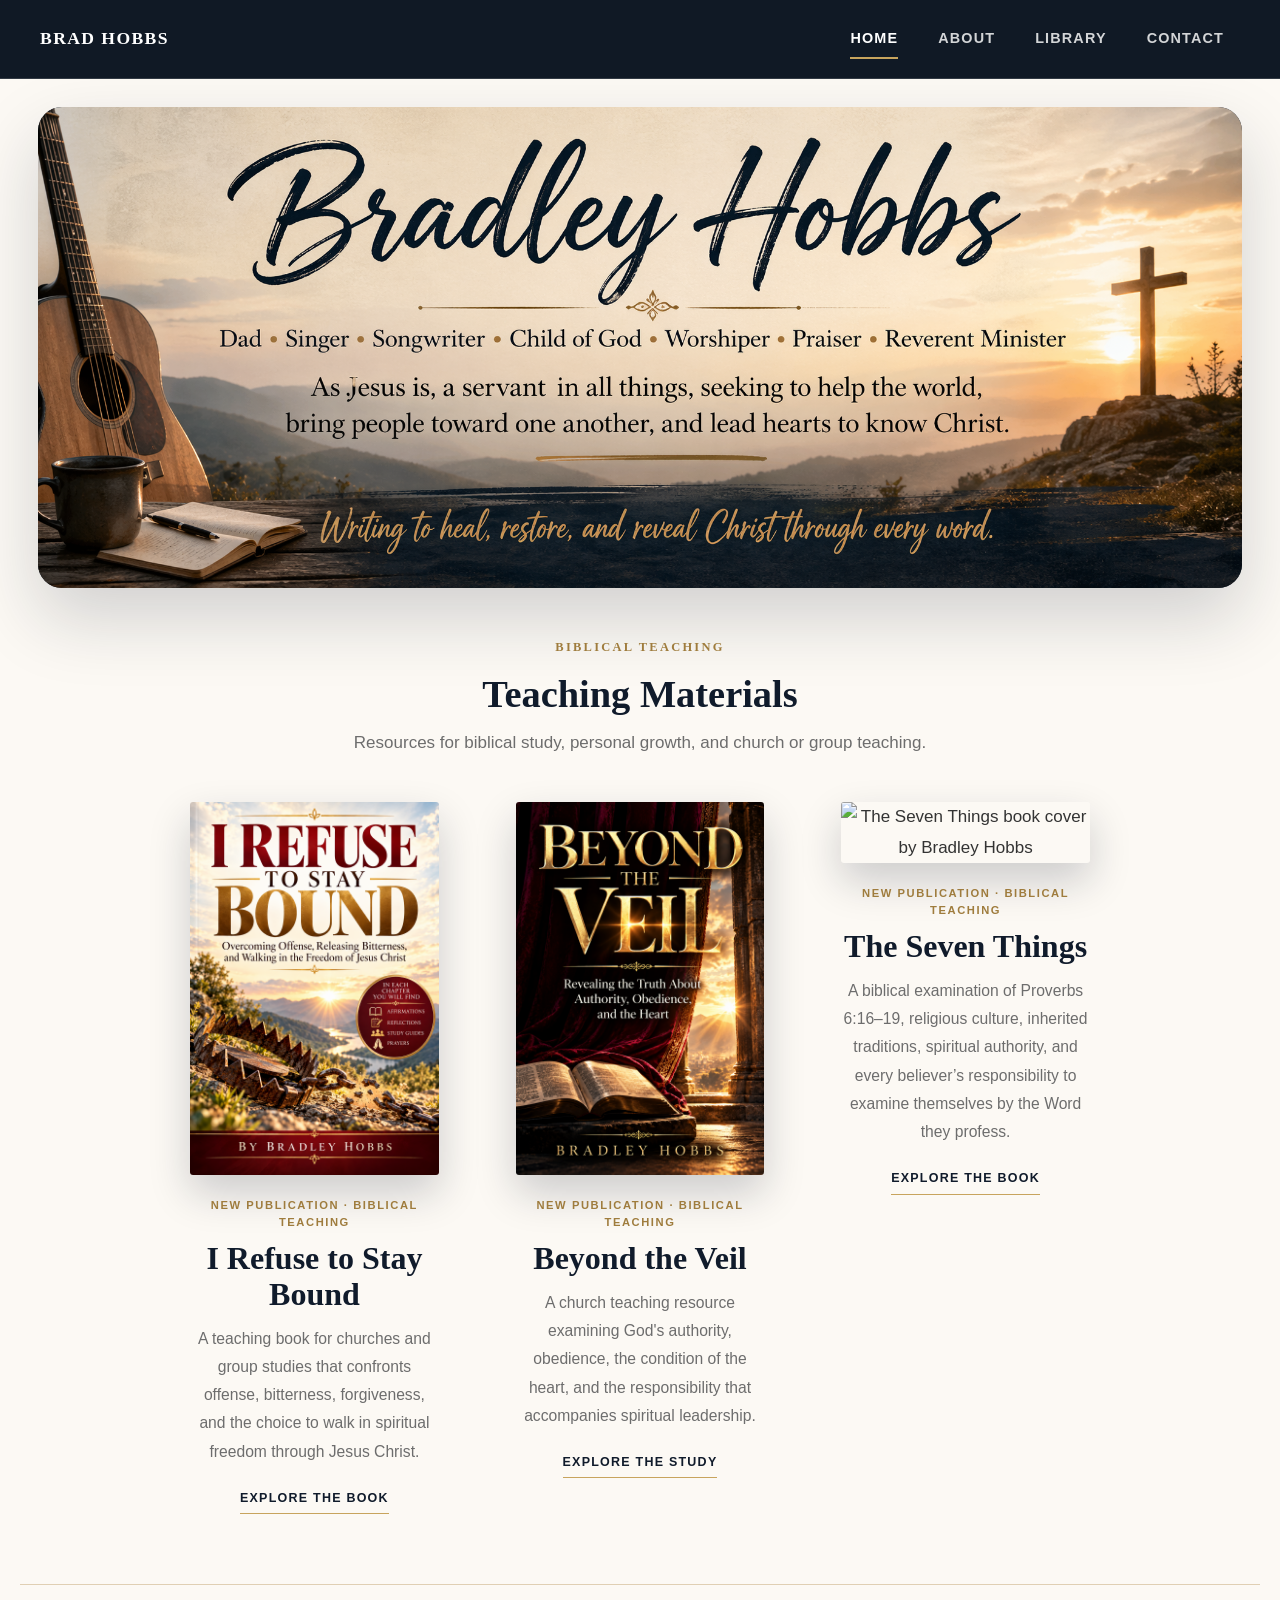
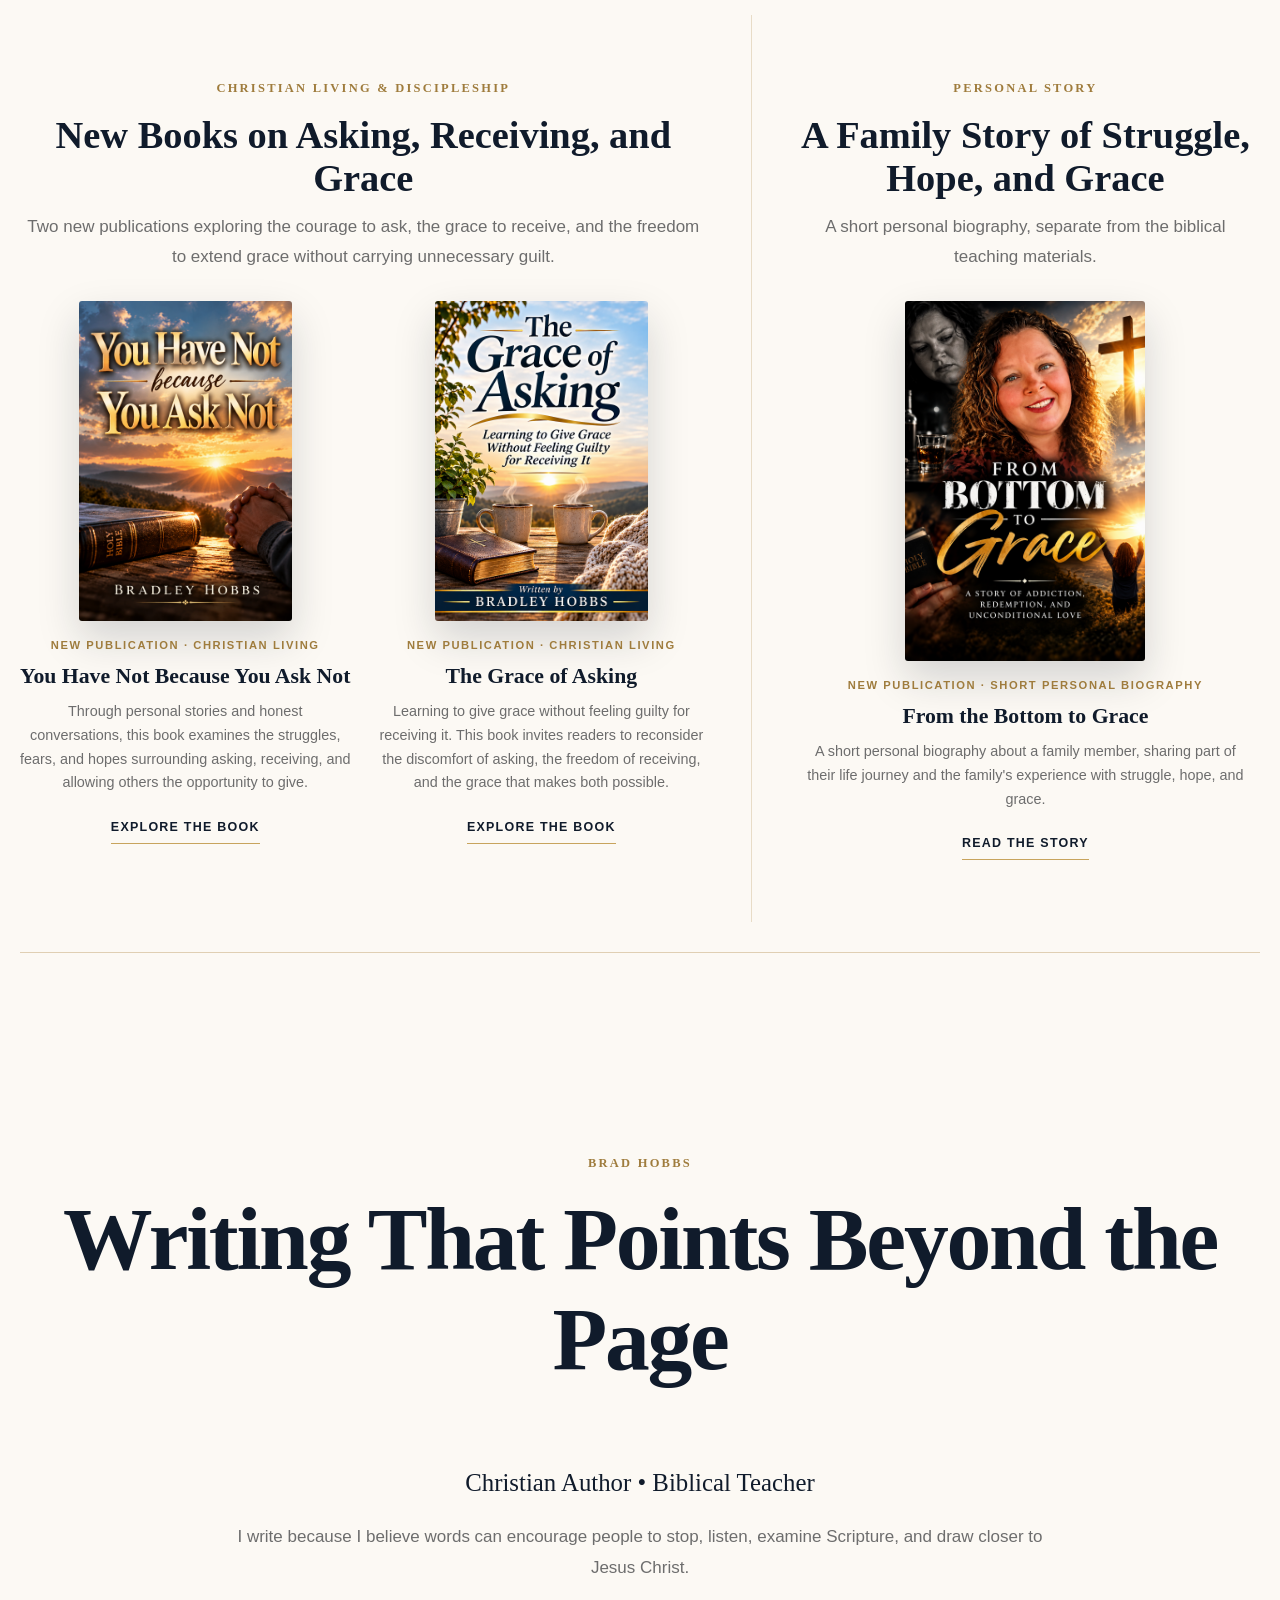
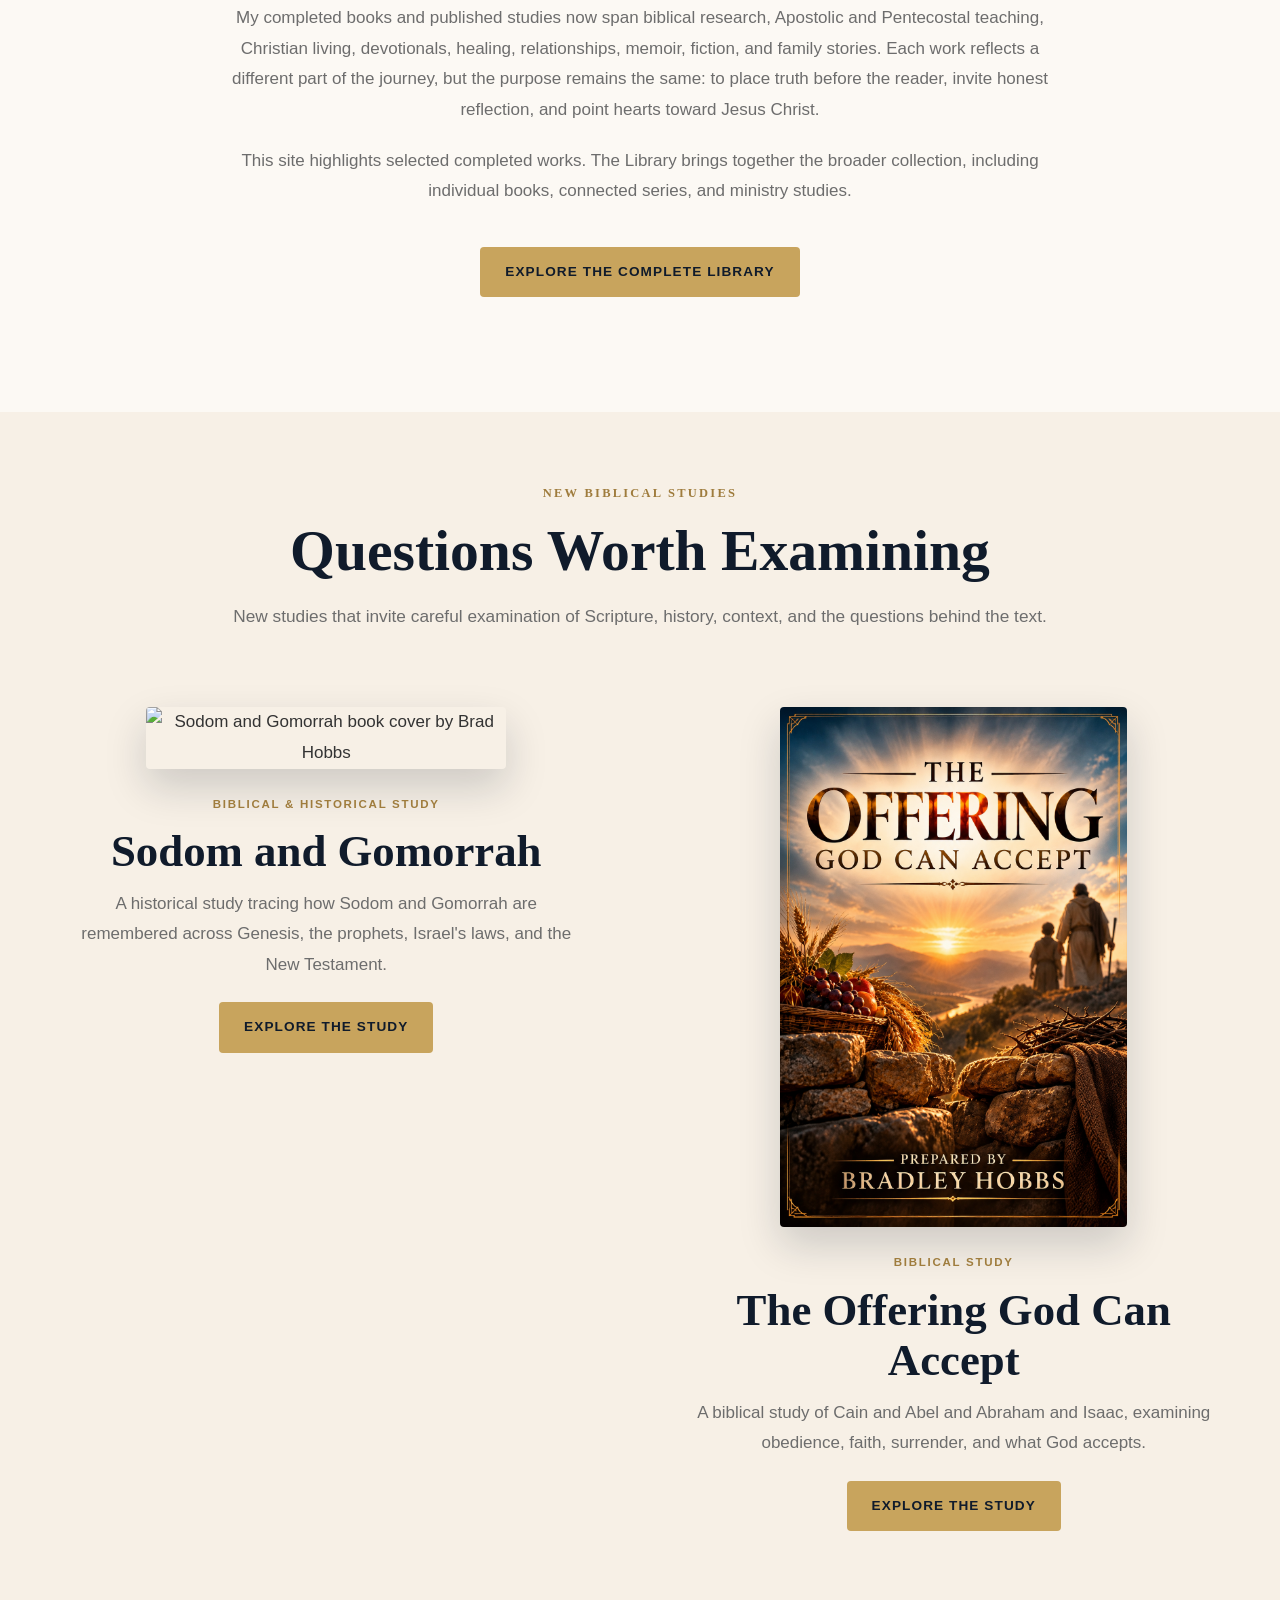
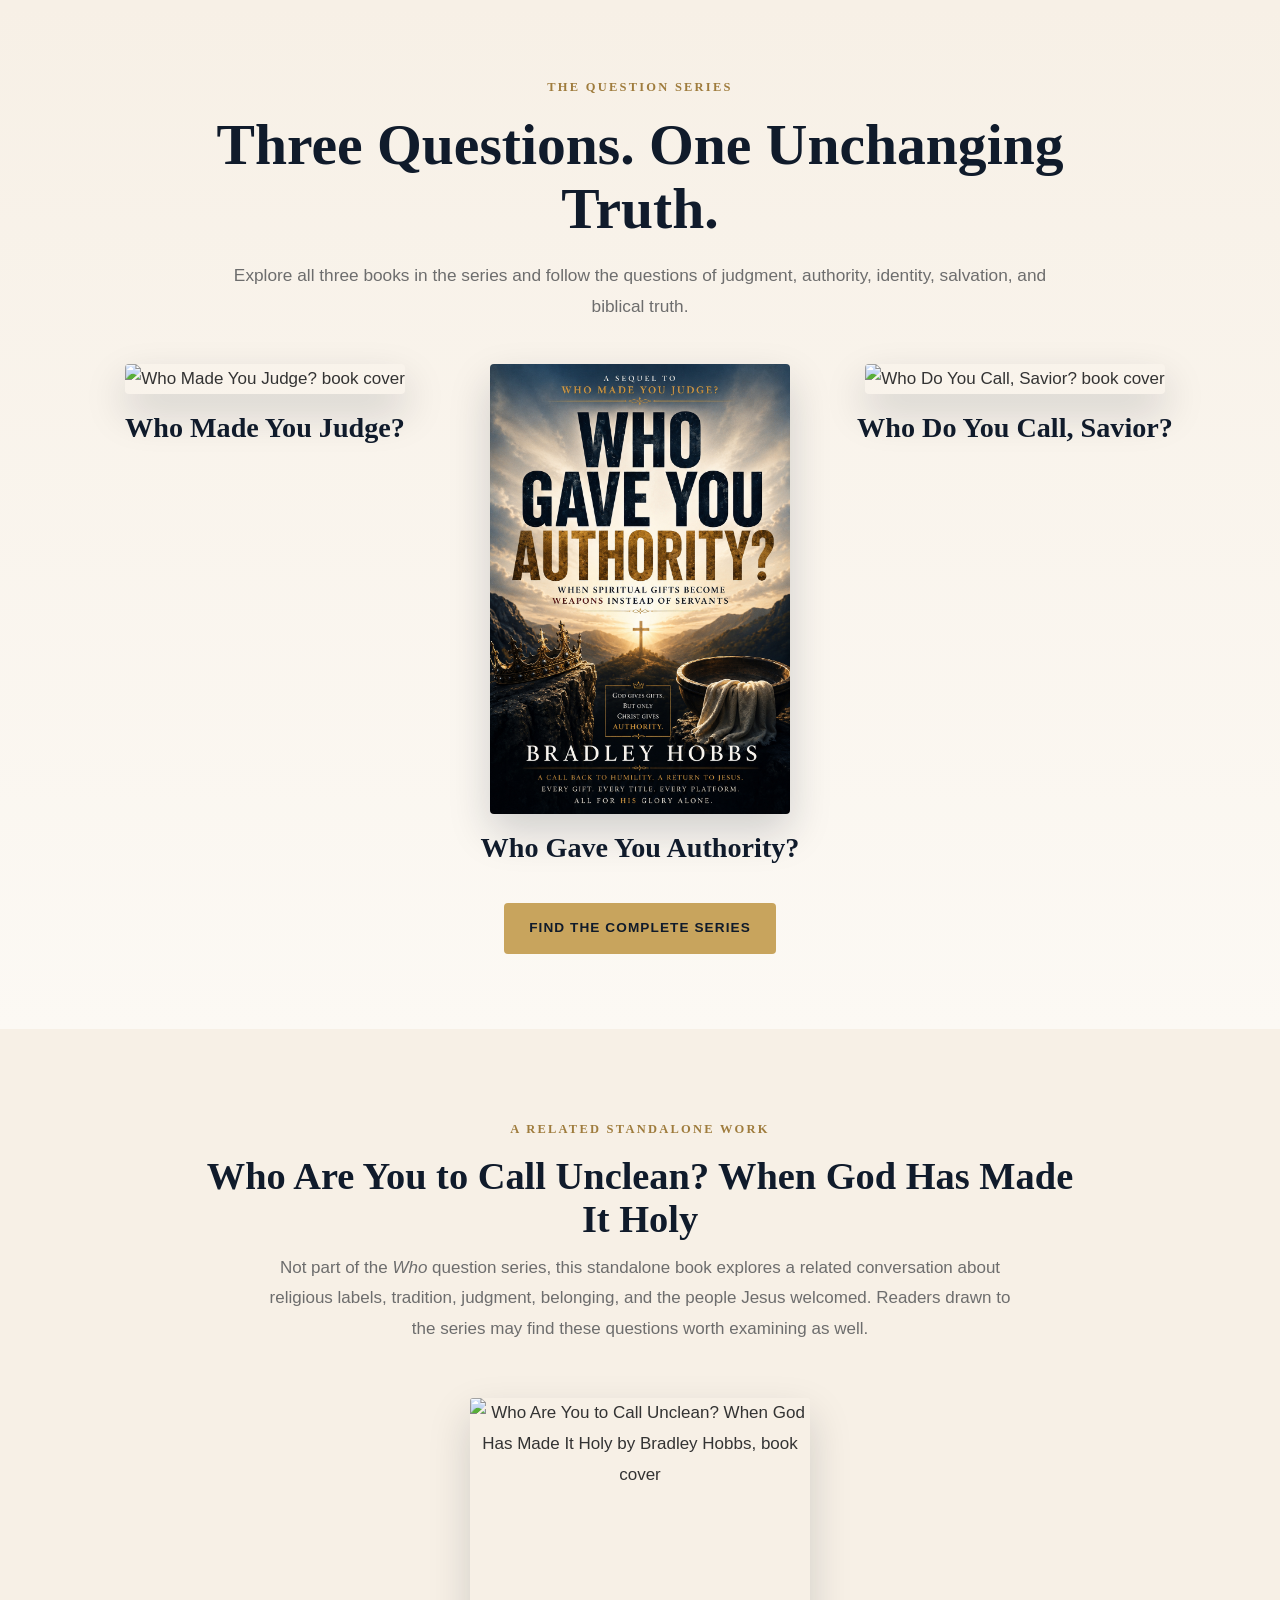
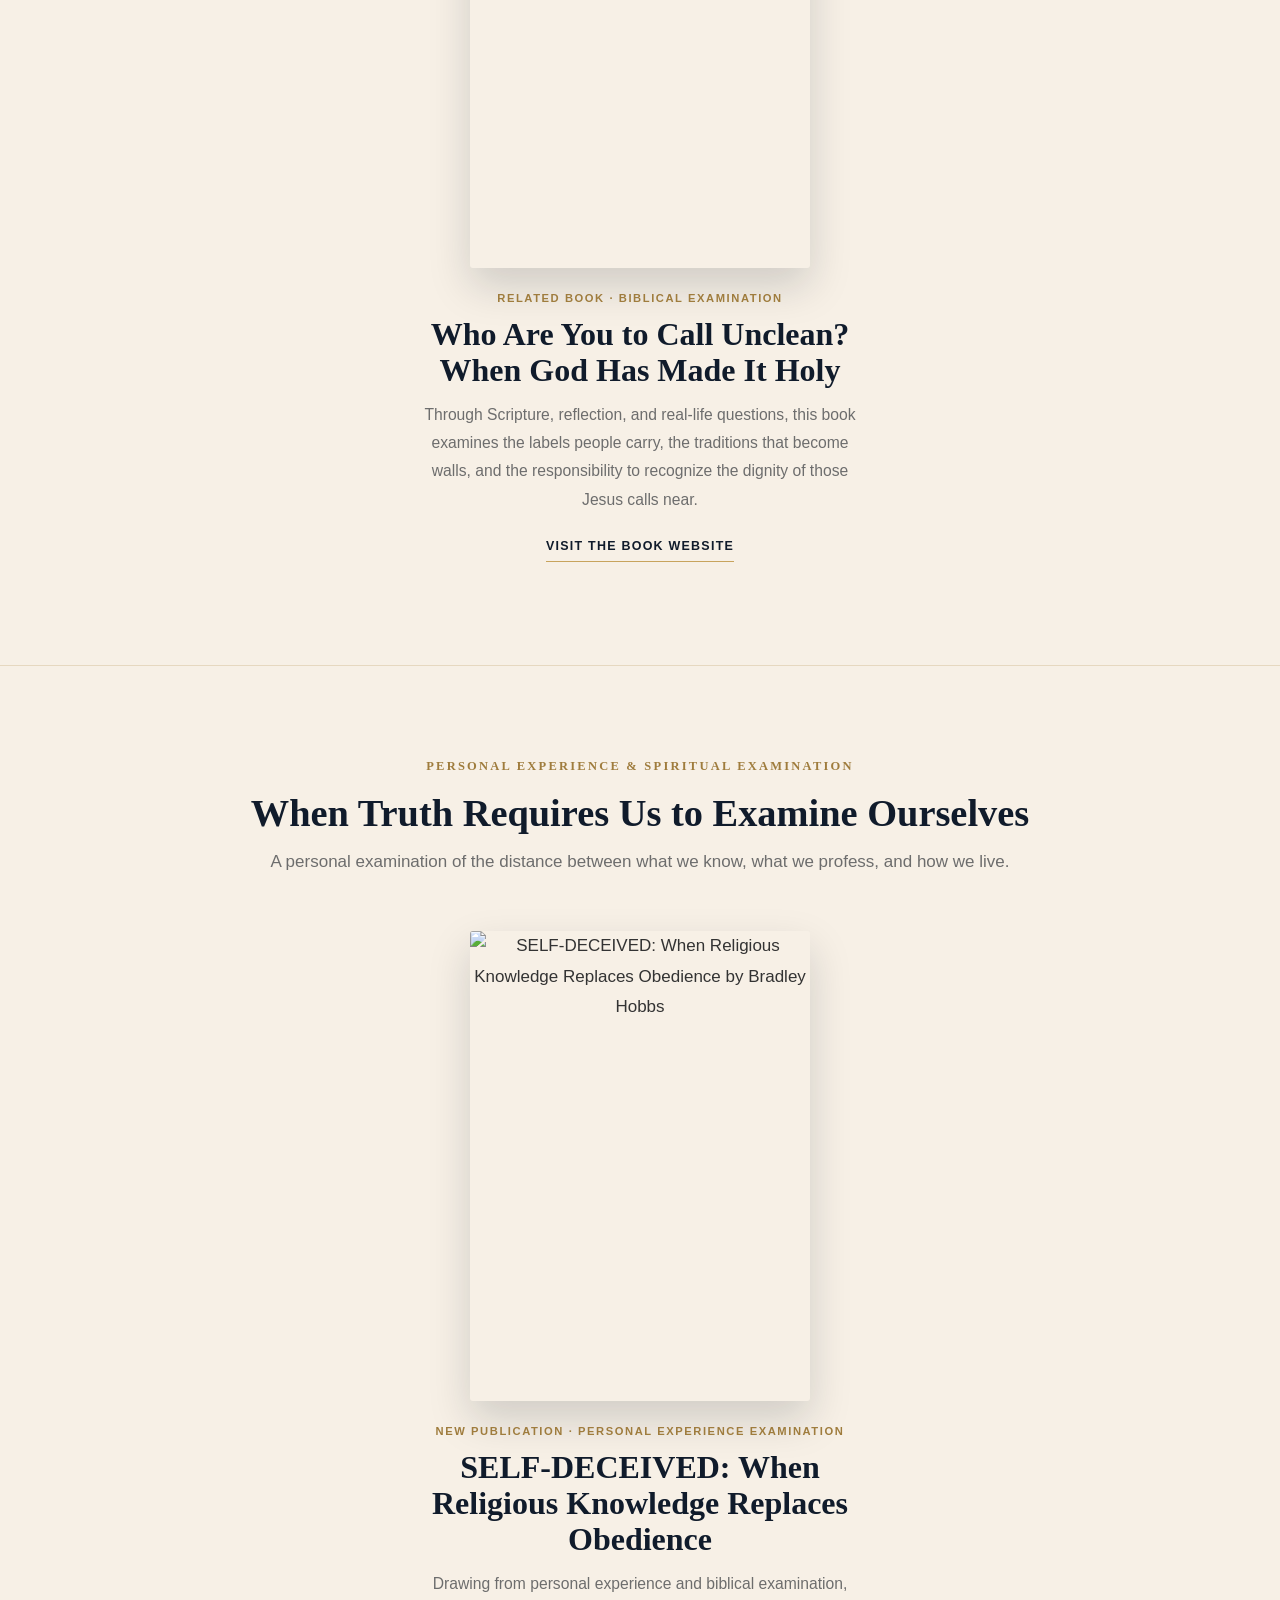
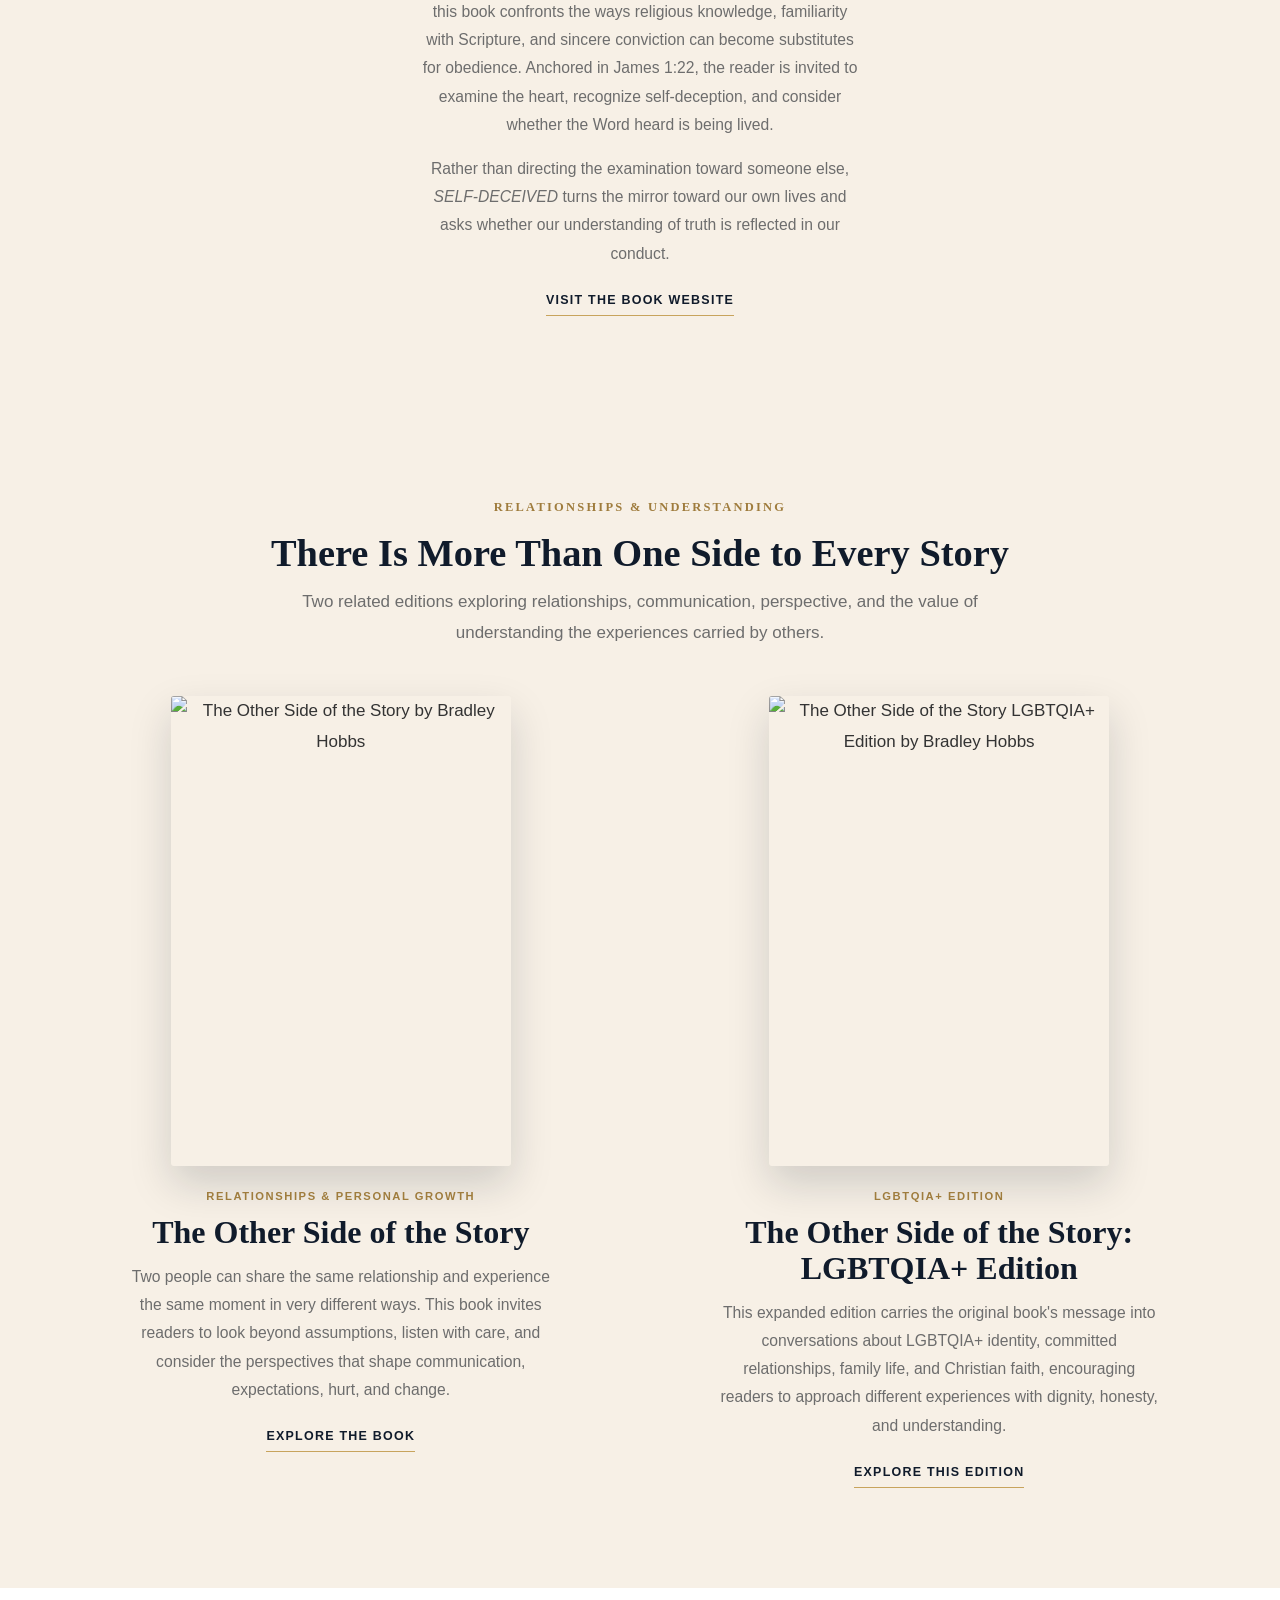
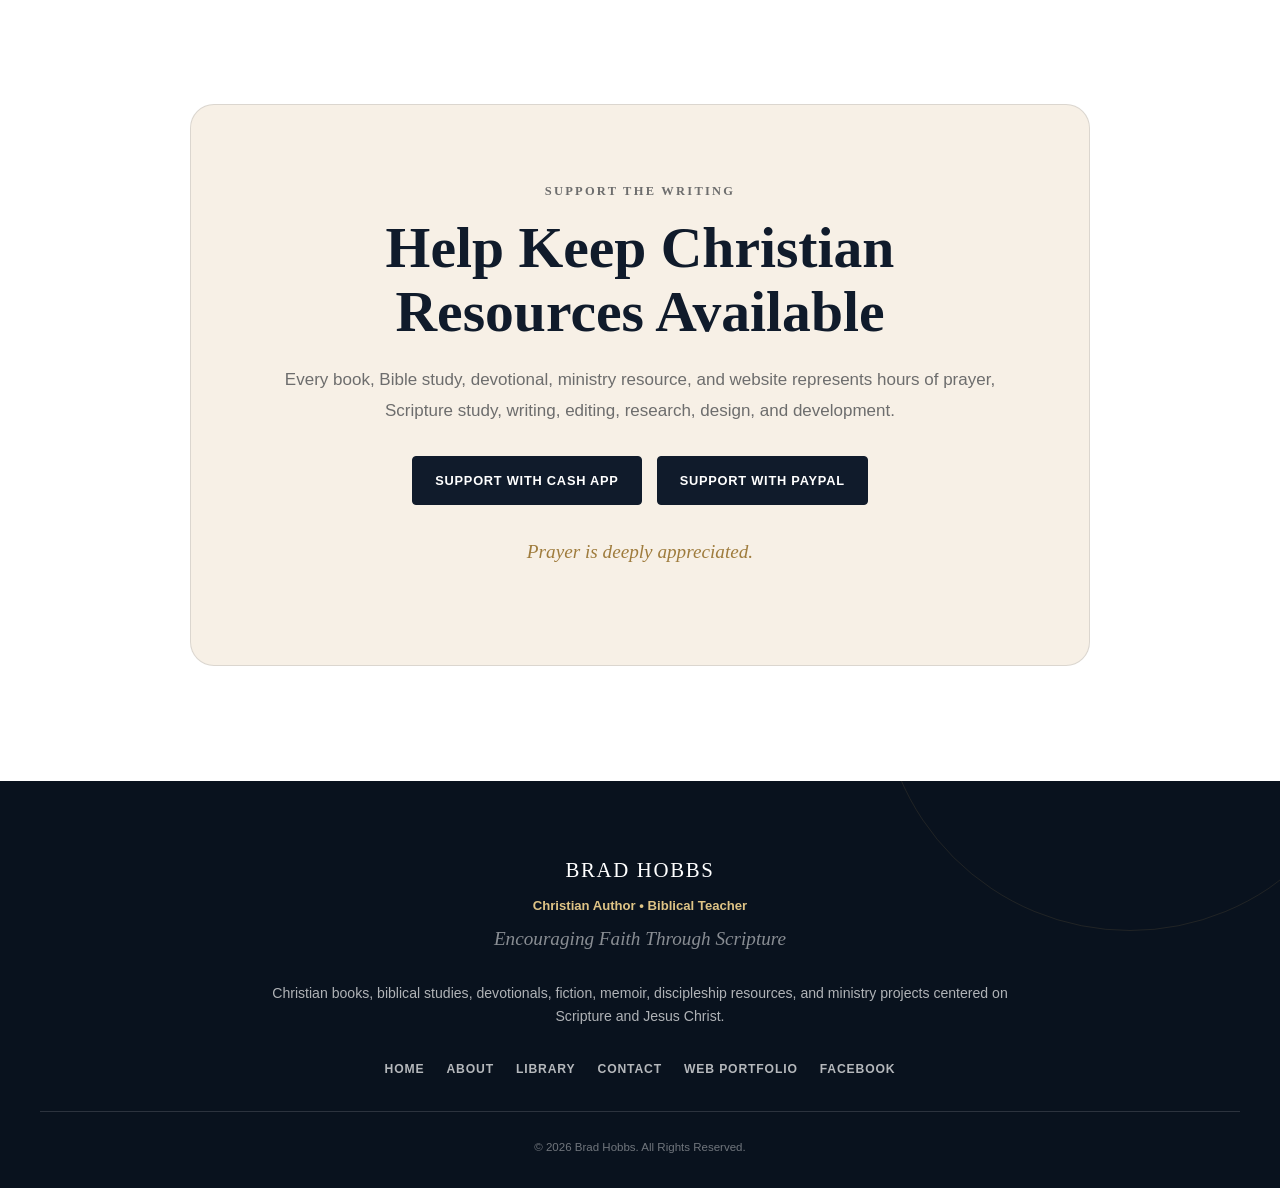
==== index.html @ e2bbbeb1 "Position Who Are You to Call Unclean as related standalone work" ====
<!DOCTYPE html>
<html lang="en">
    <head>
        <meta charset="UTF-8">
        <meta name="viewport" content="width=device-width, initial-scale=1.0">
        <title>
            Brad Hobbs | Christian Author & Biblical Teacher
        </title>
        <meta name="description" content="The official website of Brad Hobbs, Christian author and biblical teacher. Explore biblical studies, Apostolic and Pentecostal studies, devotionals, fiction, memoir, Christian living, healing, family resources, and ministry projects.">
        <link rel="canonical" href="https://brad-hobbswd.github.io/authors-page/">
        <link rel="stylesheet" href="styles.css">
    </head>
    <body>
        <header class="site-header">
            <nav class="navbar" aria-label="Main Navigation">
                <a href="index.html" class="site-logo">
                    Brad Hobbs
                </a>
                <button class="nav-toggle" type="button" aria-label="Open navigation" aria-expanded="false" aria-controls="primary-navigation">
                    <span>
                    </span>
                    <span>
                    </span>
                    <span>
                    </span>
                </button>
                <div class="nav-links" id="primary-navigation">
                    <a href="index.html" class="active" aria-current="page">
                        Home
                    </a>
                    <a href="about.html">
                        About
                    </a>
                    <a href="library.html">
                        Library
                    </a>
                    <a href="contact.html">
                        Contact
                    </a>
                </div>
            </nav>
        </header>
        <main>
            <section class="author-banner">
                <img src="YOUR-BANNER-IMAGE-1.jpg" alt="Brad Hobbs biblical study banner" loading="eager" fetchpriority="high">
            </section>
            <!-- FEATURED PUBLICATIONS: THREE DISTINCT PAGE SECTIONS -->
<div id="biblical-teaching" class="showcase-section completed-books-section new-publications-top featured-teaching-top">
  <div class="section-inner">
    <div class="publication-category-heading">
        <p class="section-label">BIBLICAL TEACHING</p>
        <h3 id="teaching-materials-heading">Teaching Materials</h3>
        <p>Resources for biblical study, personal growth, and church or group teaching.</p>
      </div>

      <div class="showcase-book-list teaching-publication-grid editorial-book-grid">
        <article class="showcase-book editorial-book">
          <a href="https://brad-hobbswd.github.io/i-refuse-to-stay-bound/" target="_blank" rel="noopener" class="book-cover-link">
            <img src="images/irefusetostay.png" alt="I Refuse to Stay Bound by Bradley Hobbs" loading="lazy" decoding="async">
          </a>
          <div class="showcase-book-content">
            <span class="latest-type">NEW PUBLICATION · BIBLICAL TEACHING</span>
            <h3>I Refuse to Stay Bound</h3>
            <p>A teaching book for churches and group studies that confronts offense, bitterness, forgiveness, and the choice to walk in spiritual freedom through Jesus Christ.</p>
            <a href="https://brad-hobbswd.github.io/i-refuse-to-stay-bound/" target="_blank" rel="noopener" class="editorial-book-link">Explore the Book</a>
          </div>
        </article>

        <article class="showcase-book editorial-book">
          <a href="https://brad-hobbswd.github.io/beyond-the-veil/" target="_blank" rel="noopener" class="book-cover-link">
            <img src="images/beyondtheveil.png" alt="Beyond the Veil by Bradley Hobbs" loading="lazy" decoding="async">
          </a>
          <div class="showcase-book-content">
            <span class="latest-type">NEW PUBLICATION · BIBLICAL TEACHING</span>
            <h3>Beyond the Veil</h3>
            <p>A church teaching resource examining God's authority, obedience, the condition of the heart, and the responsibility that accompanies spiritual leadership.</p>
            <a href="https://brad-hobbswd.github.io/beyond-the-veil/" target="_blank" rel="noopener" class="editorial-book-link">Explore the Study</a>
          </div>
        </article>

        <article class="showcase-book editorial-book">
          <a href="https://brad-hobbswd.github.io/six-things/" target="_blank" rel="noopener" class="book-cover-link">
            <img src="https://brad-hobbswd.github.io/six-things/images/CA3FD451-48E1-4ED3-A98F-846B50783B88.png" alt="The Seven Things book cover by Bradley Hobbs" loading="lazy" decoding="async">
          </a>
          <div class="showcase-book-content">
            <span class="latest-type">NEW PUBLICATION · BIBLICAL TEACHING</span>
            <h3>The Seven Things</h3>
            <p>A biblical examination of Proverbs 6:16–19, religious culture, inherited traditions, spiritual authority, and every believer’s responsibility to examine themselves by the Word they profess.</p>
            <a href="https://brad-hobbswd.github.io/six-things/" target="_blank" rel="noopener" class="editorial-book-link">Explore the Book</a>
          </div>
        </article>
      </div>
  </div>
</div>

<div class="publication-feature-row">
<section id="christian-living" class="section showcase-section completed-books-section new-publications-top publication-section publication-section-living">
  <div class="section-inner">
    <div class="publication-category-heading">
        <p class="section-label">CHRISTIAN LIVING &amp; DISCIPLESHIP</p>
        <h3 id="christian-living-heading">New Books on Asking, Receiving, and Grace</h3>
        <p>Two new publications exploring the courage to ask, the grace to receive, and the freedom to extend grace without carrying unnecessary guilt.</p>
      </div>

      <div class="showcase-book-list teaching-publication-grid editorial-book-grid">
        <article class="showcase-book editorial-book">
          <a href="https://brad-hobbswd.github.io/receive-not-ask-not/" target="_blank" rel="noopener" class="book-cover-link">
            <img src="https://brad-hobbswd.github.io/authors-page/images/9270C707-CADA-4095-B4DD-ADCB8631579C.png" alt="You Have Not Because You Ask Not by Bradley Hobbs" loading="lazy" decoding="async">
          </a>
          <div class="showcase-book-content">
            <span class="latest-type">NEW PUBLICATION · CHRISTIAN LIVING</span>
            <h3>You Have Not Because You Ask Not</h3>
            <p>Through personal stories and honest conversations, this book examines the struggles, fears, and hopes surrounding asking, receiving, and allowing others the opportunity to give.</p>
            <a href="https://brad-hobbswd.github.io/receive-not-ask-not/" target="_blank" rel="noopener" class="editorial-book-link">Explore the Book</a>
          </div>
        </article>

        <article class="showcase-book editorial-book">
          <a href="https://brad-hobbswd.github.io/the-grace-of-asking/" target="_blank" rel="noopener" class="book-cover-link">
            <img src="https://brad-hobbswd.github.io/authors-page/images/8CE6E432-A827-4D1C-81C0-06D561C1C102.png" alt="The Grace of Asking by Bradley Hobbs" loading="lazy" decoding="async">
          </a>
          <div class="showcase-book-content">
            <span class="latest-type">NEW PUBLICATION · CHRISTIAN LIVING</span>
            <h3>The Grace of Asking</h3>
            <p>Learning to give grace without feeling guilty for receiving it. This book invites readers to reconsider the discomfort of asking, the freedom of receiving, and the grace that makes both possible.</p>
            <a href="https://brad-hobbswd.github.io/the-grace-of-asking/" target="_blank" rel="noopener" class="editorial-book-link">Explore the Book</a>
          </div>
        </article>
      </div>
  </div>
</section>

<section id="personal-story" class="section showcase-section completed-books-section new-publications-top publication-section publication-section-story">
  <div class="section-inner">
    <div class="publication-category-heading">
        <p class="section-label">PERSONAL STORY</p>
        <h3 id="personal-story-heading">A Family Story of Struggle, Hope, and Grace</h3>
        <p>A short personal biography, separate from the biblical teaching materials.</p>
      </div>

      <div class="showcase-book-list personal-story-grid editorial-book-grid">
        <article class="showcase-book editorial-book">
          <a href="https://brad-hobbswd.github.io/from-bottom-to-grace/" target="_blank" rel="noopener" class="book-cover-link">
            <img src="images/frombottomtograce.png" alt="From the Bottom to Grace by Bradley Hobbs" loading="lazy" decoding="async">
          </a>
          <div class="showcase-book-content">
            <span class="latest-type">NEW PUBLICATION · SHORT PERSONAL BIOGRAPHY</span>
            <h3>From the Bottom to Grace</h3>
            <p>A short personal biography about a family member, sharing part of their life journey and the family's experience with struggle, hope, and grace.</p>
            <a href="https://brad-hobbswd.github.io/from-bottom-to-grace/" target="_blank" rel="noopener" class="editorial-book-link">Read the Story</a>
          </div>
        </article>
      </div>
  </div>
</section>
</div>

<section class="section welcome-section">
                <div class="section-inner narrow-content">
                    <p class="section-label">
                        BRAD HOBBS
                    </p>
                    <h1>
                        Writing That Points Beyond the Page
                    </h1>
                    <p class="lead-text">
                        Christian Author • Biblical Teacher
                    </p>
                    <p>
                        I write because I believe words can encourage people to stop, listen, examine Scripture, and draw closer to Jesus Christ.
                    </p>
                    <p>
                        My completed books and published studies now span biblical research, Apostolic and Pentecostal teaching, Christian living, devotionals, healing, relationships, memoir, fiction, and family stories. Each work reflects a different part of the journey, but the purpose remains the same: to place truth before the reader, invite honest reflection, and point hearts toward Jesus Christ.
                    </p>
                    <p>
                        This site highlights selected completed works. The Library brings together the broader collection, including individual books, connected series, and ministry studies.
                    </p>
                </div>
                <div class="center-button">
                    <a href="library.html" class="primary-button">
                        Explore the Complete Library
                    </a>
                </div>
            </section>
            <!-- =========================================================
     EDIT THIS AREA: NEW BIBLICAL STUDIES
     To change a book, edit its title, description, link, and image.
========================================================= -->
<section class="section showcase-section biblical-showcase">
                <div class="section-inner">
                    <div class="section-heading">
                        <p class="section-label">
                            NEW BIBLICAL STUDIES
                        </p>
                        <h2>
                            Questions Worth Examining
                        </h2>
                        <p class="sectionText">
                            New studies that invite careful examination of Scripture, history, context, and the questions behind the text.
                        </p>
                    </div>
                    <article class="showcase-book">
                        <a href="https://brad-hobbswd.github.io/sodom-and-gomorrah/" target="_blank" rel="noopener" class="book-cover-link">
                            <img src="https://brad-hobbswd.github.io/sodom-and-gomorrah/images/B6283824-B829-415F-BE13-1A671BF18095.png" alt="Sodom and Gomorrah book cover by Brad Hobbs" loading="lazy" decoding="async">
                        </a>
                        <div class="showcase-book-content">
                            <span class="latest-type">
                                BIBLICAL &amp; HISTORICAL STUDY
                            </span>
                            <h3>
                                Sodom and Gomorrah
                            </h3>
                            <p>
                                A historical study tracing how Sodom and Gomorrah are remembered across Genesis, the prophets, Israel's laws, and the New Testament.
                            </p>
                            <a href="https://brad-hobbswd.github.io/sodom-and-gomorrah/" target="_blank" rel="noopener" class="primary-button">
                                Explore the Study
                            </a>
                        </div>
                    </article>
                    <article class="showcase-book">
                        <a href="https://brad-hobbswd.github.io/the-offering-god-can-accept/" target="_blank" rel="noopener" class="book-cover-link">
                            <img src="images/A04FE4CA-92B7-4E2E-B98F-033DFCA3542F.png" alt="The Offering God Can Accept book cover by Brad Hobbs" loading="lazy" decoding="async">
                        </a>
                        <div class="showcase-book-content">
                            <span class="latest-type">
                                BIBLICAL STUDY
                            </span>
                            <h3>
                                The Offering God Can Accept
                            </h3>
                            <p>
                                A biblical study of Cain and Abel and Abraham and Isaac, examining obedience, faith, surrender, and what God accepts.
                            </p>
                            <a href="https://brad-hobbswd.github.io/the-offering-god-can-accept/" target="_blank" rel="noopener" class="primary-button">
                                Explore the Study
                            </a>
                        </div>
                    </article>
                </div>
            </section>
            <!-- =========================================================
     EDIT THIS AREA: THREE QUESTIONS. ONE UNCHANGING TRUTH.
     Add, remove, or change a series book inside .series-showcase.
========================================================= -->
<section class="section showcase-section who-series-section">
                <div class="section-inner">
                    <div class="section-heading">
                        <p class="section-label">
                            THE QUESTION SERIES
                        </p>
                        <h2>
                            Three Questions. One Unchanging Truth.
                        </h2>
                        <p class="sectionText">
                            Explore all three books in the series and follow the questions of judgment, authority, identity, salvation, and biblical truth.
                        </p>
                    </div>
                    <div class="series-showcase">
                        <article class="series-showcase-book">
                            <a href="https://brad-hobbswd.github.io/who-made-you-judge/" target="_blank" rel="noopener">
                                <img src="https://brad-hobbswd.github.io/who-made-you-judge/images/book%20cover.png" alt="Who Made You Judge? book cover" loading="lazy" decoding="async">
                            </a>
                            <h3>
                                Who Made You Judge?
                            </h3>
                        </article>
                        <article class="series-showcase-book">
                            <a href="https://brad-hobbswd.github.io/who-gave-you-authority/" target="_blank" rel="noopener">
                                <img src="images/whoauthority.png" alt="Who Gave You Authority? book cover" loading="lazy" decoding="async">
                            </a>
                            <h3>
                                Who Gave You Authority?
                            </h3>
                        </article>
                        <article class="series-showcase-book">
                            <a href="https://brad-hobbswd.github.io/who-do-you-call-savior/" target="_blank" rel="noopener">
                                <img src="https://brad-hobbswd.github.io/who-do-you-call-savior/saviorBook.png" alt="Who Do You Call, Savior? book cover" loading="lazy" decoding="async">
                            </a>
                            <h3>
                                Who Do You Call, Savior?
                            </h3>
                        </article>
                    </div>
                    <div class="center-button">
                        <a href="https://brad-hobbswd.github.io/who-do-you-call-savior/series/index.html" target="_blank" rel="noopener" class="primary-button">
                            Find the Complete Series
                        </a>
                    </div>
                </div>
            </section>

<!-- RELATED STANDALONE BOOK: WHO ARE YOU TO CALL UNCLEAN? -->
<section id="who-unclean" class="section showcase-section completed-books-section new-publications-top publication-section related-standalone-section">
  <div class="section-inner">
    <div class="publication-category-heading">
      <p class="section-label">A RELATED STANDALONE WORK</p>
      <h3>Who Are You to Call Unclean? When God Has Made It Holy</h3>
      <p>Not part of the <em>Who</em> question series, this standalone book explores a related conversation about religious labels, tradition, judgment, belonging, and the people Jesus welcomed. Readers drawn to the series may find these questions worth examining as well.</p>
    </div>
    <article class="showcase-book editorial-book">
      <a href="https://brad-hobbswd.github.io/who-unclean/" target="_blank" rel="noopener" class="book-cover-link">
        <img src="https://brad-hobbswd.github.io/who-unclean/images/5E56CD70-B184-4471-8E42-3A1C9BAE63D8.png" alt="Who Are You to Call Unclean? When God Has Made It Holy by Bradley Hobbs, book cover" loading="lazy" decoding="async">
      </a>
      <div class="showcase-book-content">
        <span class="latest-type">RELATED BOOK · BIBLICAL EXAMINATION</span>
        <h3>Who Are You to Call Unclean? When God Has Made It Holy</h3>
        <p>Through Scripture, reflection, and real-life questions, this book examines the labels people carry, the traditions that become walls, and the responsibility to recognize the dignity of those Jesus calls near.</p>
        <a href="https://brad-hobbswd.github.io/who-unclean/" target="_blank" rel="noopener" class="editorial-book-link">Visit the Book Website</a>
      </div>
    </article>
  </div>
</section>

<!-- FEATURED PERSONAL EXPERIENCE EXAMINATION -->
<section id="personal-examination" class="section showcase-section completed-books-section new-publications-top publication-section publication-section-examination">
  <div class="section-inner">
    <div class="publication-category-heading">
      <p class="section-label">PERSONAL EXPERIENCE &amp; SPIRITUAL EXAMINATION</p>
      <h3>When Truth Requires Us to Examine Ourselves</h3>
      <p>A personal examination of the distance between what we know, what we profess, and how we live.</p>
    </div>

    <article class="showcase-book editorial-book">
      <a href="https://brad-hobbswd.github.io/self-deceived/" target="_blank" rel="noopener" class="book-cover-link">
        <img src="https://brad-hobbswd.github.io/self-deceived/1D5B5CC1-53EA-45D1-9E8E-B2E9F154D930.png" alt="SELF-DECEIVED: When Religious Knowledge Replaces Obedience by Bradley Hobbs" loading="lazy" decoding="async">
      </a>
      <div class="showcase-book-content">
        <span class="latest-type">NEW PUBLICATION · PERSONAL EXPERIENCE EXAMINATION</span>
        <h3>SELF-DECEIVED: When Religious Knowledge Replaces Obedience</h3>
        <p>Drawing from personal experience and biblical examination, this book confronts the ways religious knowledge, familiarity with Scripture, and sincere conviction can become substitutes for obedience. Anchored in James 1:22, the reader is invited to examine the heart, recognize self-deception, and consider whether the Word heard is being lived.</p>
        <p>Rather than directing the examination toward someone else, <em>SELF-DECEIVED</em> turns the mirror toward our own lives and asks whether our understanding of truth is reflected in our conduct.</p>
        <a href="https://brad-hobbswd.github.io/self-deceived/" target="_blank" rel="noopener" class="editorial-book-link">Visit the Book Website</a>
      </div>
    </article>

  </div>
</section>


<!-- FEATURED RELATIONSHIP BOOKS -->
<section id="relationship-books" class="section showcase-section completed-books-section new-publications-top relationship-books">
  <div class="section-inner">
    <div class="publication-category-heading">
      <p class="section-label">RELATIONSHIPS &amp; UNDERSTANDING</p>
      <h3>There Is More Than One Side to Every Story</h3>
      <p>Two related editions exploring relationships, communication, perspective, and the value of understanding the experiences carried by others.</p>
    </div>

    <div class="showcase-book-list editorial-book-grid">
      <article class="showcase-book editorial-book">
        <a href="https://brad-hobbswd.github.io/other-side-story/" target="_blank" rel="noopener" class="book-cover-link">
          <img src="https://brad-hobbswd.github.io/other-side-story/images/A99BB57F-BB81-4E99-8017-21BA52452D85.png" alt="The Other Side of the Story by Bradley Hobbs" loading="lazy" decoding="async">
        </a>
        <div class="showcase-book-content">
          <span class="latest-type">RELATIONSHIPS &amp; PERSONAL GROWTH</span>
          <h3>The Other Side of the Story</h3>
          <p>Two people can share the same relationship and experience the same moment in very different ways. This book invites readers to look beyond assumptions, listen with care, and consider the perspectives that shape communication, expectations, hurt, and change.</p>
          <a href="https://brad-hobbswd.github.io/other-side-story/" target="_blank" rel="noopener" class="editorial-book-link">Explore the Book</a>
        </div>
      </article>

      <article class="showcase-book editorial-book">
        <a href="https://brad-hobbswd.github.io/other-story-lgbt/" target="_blank" rel="noopener" class="book-cover-link">
          <img src="https://brad-hobbswd.github.io/other-story-lgbt/images/860B33FD-1852-4E7E-B1B8-6D7D5B762C9D.png" alt="The Other Side of the Story LGBTQIA+ Edition by Bradley Hobbs" loading="lazy" decoding="async">
        </a>
        <div class="showcase-book-content">
          <span class="latest-type">LGBTQIA+ EDITION</span>
          <h3>The Other Side of the Story: LGBTQIA+ Edition</h3>
          <p>This expanded edition carries the original book's message into conversations about LGBTQIA+ identity, committed relationships, family life, and Christian faith, encouraging readers to approach different experiences with dignity, honesty, and understanding.</p>
          <a href="https://brad-hobbswd.github.io/other-story-lgbt/" target="_blank" rel="noopener" class="editorial-book-link">Explore This Edition</a>
        </div>
      </article>
    </div>
  </div>
</section>

<section class="section support-section-wrapper">
                <div class="section-inner">
                    <div class="support-section">
                        <p class="section-label">
                            SUPPORT THE WRITING
                        </p>
                        <h2>
                            Help Keep Christian Resources Available
                        </h2>
                        <p>
                            Every book, Bible study, devotional, ministry resource, and website represents hours of prayer, Scripture study, writing, editing, research, design, and development.
                        </p>
                        <div class="support-buttons">
                            <a href="https://cash.app/$brad1gabe" target="_blank" rel="noopener">
                                Support with Cash App
                            </a>
                            <a href="https://paypal.me/brad1god" target="_blank" rel="noopener">
                                Support with PayPal
                            </a>
                        </div>
                        <p class="support-note">
                            Prayer is deeply appreciated.
                        </p>
                    </div>
                </div>
            </section>
        </main>
        <footer class="footer">
            <div class="footer-inner">
                <div class="footer-brand">
                    Brad Hobbs
                </div>
                <p class="footer-tag">
                    Christian Author • Biblical Teacher
                </p>
                <p class="footer-motto">
                    Encouraging Faith Through Scripture
                </p>
                <p class="footer-description">
                    Christian books, biblical studies, devotionals, fiction, memoir, discipleship resources, and ministry projects centered on Scripture and Jesus Christ.
                </p>
                <nav class="footer-links" aria-label="Footer Navigation">
                    <a href="index.html">
                        Home
                    </a>
                    <a href="about.html">
                        About
                    </a>
                    <a href="library.html">
                        Library
                    </a>
                    <a href="contact.html">
                        Contact
                    </a>
                    <a href="https://brad-hobbswd.github.io/brad-hobbswd/" target="_blank" rel="noopener">
                        Web Portfolio
                    </a>
                    <a href="https://www.facebook.com/profile.php?id=61580865290507" target="_blank" rel="noopener">
                        Facebook
                    </a>
                </nav>
                <p class="footer-copyright">
                    ©
                    <span id="year">
                    </span>
                    Brad Hobbs. All Rights Reserved.
                </p>
            </div>
        </footer>
        <script src="script.js">
        </script>
    </body>
</html>
---- styles.css ----
/* =========================================================
   BRADLEY HOBBS AUTHOR WEBSITE
   MASTER STYLESHEET

   Pages:
   index.html
   about.html
   library.html
   contact.html

   Design:
   Elegant
   Literary
   Christian Author
   Warm
   Responsive
   Accessible
========================================================= */


/* =========================================================
   01. ROOT VARIABLES
========================================================= */

:root {

    --navy: #101b2b;
    --navy-deep: #09121e;
    --navy-light: #1f3044;

    --gold: #c8a45d;
    --gold-light: #dfc486;
    --gold-dark: #9f7c3d;

    --ivory: #f7f0e6;
    --ivory-light: #fcf9f4;
    --cream: #efe5d6;

    --white: #ffffff;

    --charcoal: #222222;
    --text: #333333;
    --muted: #6d6d6d;

    --border: rgba(16, 27, 43, 0.12);
    --border-light: rgba(255, 255, 255, 0.14);

    --shadow-small:
        0 8px 25px rgba(16, 27, 43, 0.08);

    --shadow-medium:
        0 18px 45px rgba(16, 27, 43, 0.12);

    --shadow-large:
        0 30px 70px rgba(16, 27, 43, 0.18);

    --radius-small: 8px;
    --radius-medium: 14px;
    --radius-large: 24px;

    --max-width: 1200px;
    --content-width: 820px;

    --transition:
        0.3s ease;

}


/* =========================================================
   02. RESET
========================================================= */

*,
*::before,
*::after {

    box-sizing: border-box;

}


html {

    scroll-behavior: smooth;

}


body {

    margin: 0;

    padding: 0;

    background: var(--ivory-light);

    color: var(--text);

    font-family:
        Inter,
        -apple-system,
        BlinkMacSystemFont,
        "Segoe UI",
        sans-serif;

    font-size: 17px;

    line-height: 1.8;

    overflow-x: hidden;

}


img {

    display: block;

    max-width: 100%;

}


a {

    color: inherit;

    text-decoration: none;

}


button,
input {

    font: inherit;

}


button {

    cursor: pointer;

}


p {

    margin-top: 0;

    margin-bottom: 1.25rem;

}


h1,
h2,
h3,
h4 {

    margin-top: 0;

    color: var(--navy);

    font-family:
        "Cormorant Garamond",
        Georgia,
        "Times New Roman",
        serif;

    font-weight: 600;

    line-height: 1.12;

}


h1 {

    font-size: clamp(3rem, 7vw, 6rem);

}


h2 {

    font-size: clamp(2.25rem, 4.5vw, 4rem);

}


h3 {

    font-size: clamp(1.55rem, 2.5vw, 2.1rem);

}


::selection {

    background: var(--gold);

    color: var(--navy);

}


/* =========================================================
   03. ACCESSIBILITY
========================================================= */

:focus-visible {

    outline: 3px solid var(--gold);

    outline-offset: 4px;

}


@media (prefers-reduced-motion: reduce) {

    html {

        scroll-behavior: auto;

    }

    *,
    *::before,
    *::after {

        animation-duration: 0.01ms !important;

        animation-iteration-count: 1 !important;

        transition-duration: 0.01ms !important;

    }

}


/* =========================================================
   04. SITE HEADER
========================================================= */

.site-header {

    position: sticky;

    top: 0;

    z-index: 1000;

    width: 100%;

    background:
        rgba(9, 18, 30, 0.97);

    border-bottom:
        1px solid var(--border-light);

    backdrop-filter: blur(14px);

}


.navbar {

    width: min(
        calc(100% - 40px),
        var(--max-width)
    );

    min-height: 78px;

    margin: 0 auto;

    display: flex;

    align-items: center;

    justify-content: space-between;

    gap: 30px;

}


.site-logo {

    color: var(--white);

    font-family:
        "Cinzel",
        Georgia,
        serif;

    font-size: 1.1rem;

    font-weight: 600;

    letter-spacing: 0.08em;

    text-transform: uppercase;

    white-space: nowrap;

    transition:
        color var(--transition);

}


.site-logo:hover {

    color: var(--gold-light);

}


.nav-links {

    display: flex;

    align-items: center;

    gap: 8px;

}


.nav-links a {

    position: relative;

    padding: 10px 16px;

    color: rgba(255, 255, 255, 0.82);

    font-size: 0.9rem;

    font-weight: 600;

    letter-spacing: 0.08em;

    text-transform: uppercase;

    transition:
        color var(--transition);

}


.nav-links a::after {

    content: "";

    position: absolute;

    left: 16px;

    right: 16px;

    bottom: 3px;

    height: 2px;

    background: var(--gold);

    transform:
        scaleX(0);

    transform-origin: center;

    transition:
        transform var(--transition);

}


.nav-links a:hover,
.nav-links a.active {

    color: var(--white);

}


.nav-links a:hover::after,
.nav-links a.active::after {

    transform:
        scaleX(1);

}


/* =========================================================
   05. MOBILE NAVIGATION
========================================================= */

.nav-toggle {

    display: none;

    width: 46px;

    height: 46px;

    padding: 8px;

    border:
        1px solid var(--border-light);

    border-radius: var(--radius-small);

    background: transparent;

}


.nav-toggle span {

    display: block;

    width: 100%;

    height: 2px;

    margin: 5px 0;

    background: var(--white);

    transition:
        transform var(--transition),
        opacity var(--transition);

}


.nav-toggle.is-open span:nth-child(1) {

    transform:
        translateY(7px)
        rotate(45deg);

}


.nav-toggle.is-open span:nth-child(2) {

    opacity: 0;

}


.nav-toggle.is-open span:nth-child(3) {

    transform:
        translateY(-7px)
        rotate(-45deg);

}


/* =========================================================
   06. GLOBAL SECTIONS
========================================================= */

.section {

    position: relative;

    padding:
        clamp(70px, 9vw, 125px)
        20px;

}


.section-inner {

    width: min(
        100%,
        var(--max-width)
    );

    margin: 0 auto;

}


.narrow-content {

    max-width: var(--content-width);

}


.section-heading {

    max-width: 850px;

    margin:
        0 auto 55px;

    text-align: center;

}


.section-heading h2 {

    margin-bottom: 18px;

}


.section-label {

    margin-bottom: 14px;

    color: var(--gold-dark);

    font-family:
        "Cinzel",
        Georgia,
        serif;

    font-size: 0.78rem;

    font-weight: 700;

    letter-spacing: 0.18em;

    text-transform: uppercase;

}


.sectionText,
.section-subtitle {

    color: var(--muted);

    font-size: 1.08rem;

}


.lead-text {

    color: var(--navy);

    font-family:
        "Cormorant Garamond",
        Georgia,
        serif;

    font-size: 1.55rem;

    line-height: 1.55;

}


/* =========================================================
   07. BUTTONS
========================================================= */

.hero-buttons {

    display: flex;

    flex-wrap: wrap;

    align-items: center;

    gap: 14px;

}


.primary-button,
.secondary-button,
.contact-button {

    display: inline-flex;

    align-items: center;

    justify-content: center;

    min-height: 50px;

    padding:
        12px 24px;

    border:
        1px solid transparent;

    border-radius: 4px;

    font-size: 0.85rem;

    font-weight: 700;

    letter-spacing: 0.08em;

    text-transform: uppercase;

    transition:
        transform var(--transition),
        background var(--transition),
        color var(--transition),
        border-color var(--transition),
        box-shadow var(--transition);

}


.primary-button {

    background: var(--gold);

    color: var(--navy);

}


.primary-button:hover {

    background: var(--gold-light);

    transform:
        translateY(-2px);

    box-shadow:
        0 10px 25px rgba(200, 164, 93, 0.22);

}


.secondary-button {

    border-color: var(--gold);

    color: var(--navy);

    background: transparent;

}


.secondary-button:hover {

    background: var(--gold);

    color: var(--navy);

    transform:
        translateY(-2px);

}


.center-button {

    display: flex;

    justify-content: center;

    margin-top: 40px;

}


/* =========================================================
   AUTHOR BANNER
   Standalone visual banner
========================================================= */

.author-banner {
    width: min(94%, 1350px);
    margin: 28px auto 0;
    padding: 0;
    background: var(--navy);
    overflow: hidden;
    border-radius: var(--radius-large);
    box-shadow: var(--shadow-large);
}

.author-banner img {
    display: block;
    width: 100%;
    height: auto;
    max-width: 100%;
    margin: 0 auto;
    object-fit: contain;
}


/* =========================================================
   09. WELCOME
========================================================= */

.welcome-section {

    background: var(--ivory-light);

}


.welcome-section h1 {

    width: min(1200px, calc(100vw - 40px));

    margin-left: 50%;

    transform: translateX(-50%);

    font-size: clamp(3.2rem, 7vw, 6.25rem);

    letter-spacing: -0.025em;

}


.welcome-section .narrow-content {

    text-align: center;

}


.welcome-section p:not(.section-label):not(.lead-text) {

    color: var(--muted);

}


/* =========================================================
   10. FEATURED BOOK
========================================================= */

.featured-section {

    background: var(--white);

}


.featured-book-layout {

    display: grid;

    grid-template-columns:
        minmax(280px, 0.8fr)
        minmax(0, 1.2fr);

    align-items: center;

    gap: clamp(45px, 8vw, 100px);

}


.featured-book-image {

    margin: 0;

    text-align: center;

}


.featured-book-image img {

    width: min(
        100%,
        420px
    );

    margin: 0 auto;

    border-radius: 8px;

    box-shadow:
        var(--shadow-large);

}


.featured-book-image figcaption {

    margin-top: 16px;

    color: var(--muted);

    font-family:
        "Cormorant Garamond",
        Georgia,
        serif;

    font-size: 1.1rem;

}


.featured-book-content p {

    color: var(--muted);

}


.featured-book-content blockquote {

    margin:
        32px 0;

    padding:
        20px 25px;

    border-left:
        3px solid var(--gold);

    color: var(--navy);

    background: var(--ivory);

    font-family:
        "Cormorant Garamond",
        Georgia,
        serif;

    font-size: 1.45rem;

    font-style: italic;

    line-height: 1.5;

}


/* =========================================================
   11. SERIES
========================================================= */

.series-section {

    background:
        linear-gradient(
            180deg,
            var(--ivory) 0%,
            var(--ivory-light) 100%
        );

}


.series-image {

    max-width: 1000px;

    margin:
        0 auto 50px;

}


.series-image a {

    display: block;

}


.series-image img {

    width: 100%;

    border-radius: var(--radius-medium);

    box-shadow:
        var(--shadow-medium);

    transition:
        transform var(--transition),
        box-shadow var(--transition);

}


.series-image a:hover img {

    transform:
        translateY(-5px);

    box-shadow:
        var(--shadow-large);

}


.series-books {

    display: grid;

    grid-template-columns:
        repeat(3, 1fr);

    gap: 20px;

}


.series-card {

    position: relative;

    padding: 32px;

    border:
        1px solid var(--border);

    border-radius: var(--radius-medium);

    background: var(--white);

    box-shadow:
        var(--shadow-small);

}


.series-number {

    display: block;

    margin-bottom: 12px;

    color: var(--gold-dark);

    font-family:
        "Cinzel",
        Georgia,
        serif;

    font-size: 0.8rem;

    font-weight: 700;

    letter-spacing: 0.15em;

}


.series-card h3 {

    margin-bottom: 12px;

}


.series-card p {

    margin-bottom: 0;

    color: var(--muted);

    font-size: 0.96rem;

}


/* =========================================================
   12. FICTION
========================================================= */

.fiction-section {

    background: var(--white);

}


.fiction-feature {

    display: grid;

    grid-template-columns:
        minmax(280px, 0.85fr)
        minmax(0, 1.15fr);

    align-items: center;

    gap: clamp(45px, 8vw, 100px);

}


.fiction-image {

    margin: 0;

}


.fiction-image img {

    width: 100%;

    max-width: 500px;

    margin: 0 auto;

    border-radius: var(--radius-medium);

    box-shadow:
        var(--shadow-large);

}


.fiction-content p {

    color: var(--muted);

}


.featured-quote {

    margin:
        30px 0;

    padding:
        25px 0;

    border-top:
        1px solid var(--border);

    border-bottom:
        1px solid var(--border);

    color: var(--navy);

    font-family:
        "Cormorant Garamond",
        Georgia,
        serif;

    font-size: 1.6rem;

    font-style: italic;

    line-height: 1.45;

}


.continuing-story {

    max-width: 900px;

    margin:
        90px auto 0;

    padding-top: 50px;

    border-top:
        1px solid var(--border);

    text-align: center;

}


.continuing-story h3 {

    margin-bottom: 10px;

}


.continuing-story > p {

    max-width: 720px;

    margin:
        0 auto 35px;

    color: var(--muted);

}


.story-links {

    display: grid;

    grid-template-columns:
        repeat(2, 1fr);

    gap: 18px;

}


.story-links a {

    display: flex;

    flex-direction: column;

    gap: 8px;

    padding: 25px;

    border:
        1px solid var(--border);

    border-radius: var(--radius-medium);

    background: var(--ivory-light);

    text-align: left;

    transition:
        transform var(--transition),
        border-color var(--transition),
        box-shadow var(--transition);

}


.story-links a:hover {

    transform:
        translateY(-4px);

    border-color:
        var(--gold);

    box-shadow:
        var(--shadow-small);

}


.story-links strong {

    color: var(--navy);

    font-family:
        "Cormorant Garamond",
        Georgia,
        serif;

    font-size: 1.35rem;

}


.story-links span {

    color: var(--gold-dark);

    font-size: 0.82rem;

    font-weight: 700;

    letter-spacing: 0.06em;

    text-transform: uppercase;

}


/* =========================================================
   13. ENCOURAGEMENT
========================================================= */

.encouragement-section {

    background: var(--navy);

}


.encouragement-section h2 {

    color: var(--white);

}


.encouragement-section .section-label {

    color: var(--gold-light);

}


.encouragement-section .section-subtitle {

    color: rgba(255, 255, 255, 0.7);

}


.encouragement-layout {

    display: grid;

    grid-template-columns:
        minmax(280px, 0.75fr)
        minmax(0, 1.25fr);

    align-items: center;

    gap: clamp(45px, 8vw, 100px);

}


.encouragement-image {

    margin: 0;

}


.encouragement-image img {

    width: 100%;

    max-width: 430px;

    margin: 0 auto;

    border-radius: var(--radius-medium);

    box-shadow:
        0 30px 70px rgba(0, 0, 0, 0.35);

}


.encouragement-content {

    color: rgba(255, 255, 255, 0.82);

}


.encouragement-content p {

    color: rgba(255, 255, 255, 0.78);

}


.encouragement-content blockquote {

    margin:
        35px 0;

    padding:
        25px;

    border-left:
        3px solid var(--gold);

    background:
        rgba(255, 255, 255, 0.05);

    color: var(--white);

    font-family:
        "Cormorant Garamond",
        Georgia,
        serif;

    font-size: 1.6rem;

    font-style: italic;

}


.encouragement-content cite {

    display: block;

    margin-top: 8px;

    color: var(--gold-light);

    font-family:
        Inter,
        sans-serif;

    font-size: 0.8rem;

    font-style: normal;

    letter-spacing: 0.08em;

    text-transform: uppercase;

}


/* =========================================================
   14. WHY I WRITE
========================================================= */

.why-write-section {

    background: var(--ivory);

}


.why-write-section .narrow-content {

    text-align: center;

}


.why-write-section p:not(.section-label):not(.lead-text) {

    color: var(--muted);

}


/* =========================================================
   15. LIBRARY PREVIEW
========================================================= */

.library-preview-section {

    background: var(--white);

}


.library-preview {

    max-width: 900px;

    margin: 0 auto;

    padding:
        clamp(45px, 7vw, 75px);

    border:
        1px solid var(--border);

    border-radius: var(--radius-large);

    background:
        linear-gradient(
            135deg,
            var(--navy),
            var(--navy-light)
        );

    color: rgba(255, 255, 255, 0.82);

    text-align: center;

    box-shadow:
        var(--shadow-large);

}


.library-preview .section-label {

    color: var(--gold-light);

}


.library-preview h2 {

    color: var(--white);

}


.library-preview p {

    max-width: 700px;

    margin-left: auto;

    margin-right: auto;

}


.library-preview .primary-button {

    margin-top: 15px;

}


/* =========================================================
   16. LATEST PROJECTS
========================================================= */

.latest-section {

    background: var(--ivory-light);

}


.latest-grid {

    display: grid;

    grid-template-columns:
        repeat(2, 1fr);

    gap: 25px;

}


.latest-card {

    padding: 35px;

    border:
        1px solid var(--border);

    border-radius: var(--radius-medium);

    background: var(--white);

    box-shadow:
        var(--shadow-small);

    transition:
        transform var(--transition),
        box-shadow var(--transition);

}


.latest-card:hover {

    transform:
        translateY(-5px);

    box-shadow:
        var(--shadow-medium);

}


.latest-type {

    display: block;

    margin-bottom: 12px;

    color: var(--gold-dark);

    font-size: 0.72rem;

    font-weight: 800;

    letter-spacing: 0.15em;

}


.latest-card h3 {

    margin-bottom: 12px;

}


.latest-card p {

    color: var(--muted);

}


.latest-card a {

    color: var(--navy);

    font-size: 0.85rem;

    font-weight: 800;

    letter-spacing: 0.06em;

    text-transform: uppercase;

}


.latest-card a:hover {

    color: var(--gold-dark);

}


/* =========================================================
   17. SUPPORT
========================================================= */

.support-section-wrapper {

    background: var(--white);

}


.support-section {

    max-width: 900px;

    margin: 0 auto;

    padding:
        clamp(45px, 7vw, 75px);

    border:
        1px solid var(--border);

    border-radius: var(--radius-large);

    background: var(--ivory);

    text-align: center;

}


.support-section h2 {

    margin-bottom: 20px;

}


.support-section > p {

    max-width: 760px;

    margin-left: auto;

    margin-right: auto;

    color: var(--muted);

}


.support-buttons {

    display: flex;

    flex-wrap: wrap;

    justify-content: center;

    gap: 15px;

    margin:
        30px 0;

}


.support-buttons a {

    display: inline-flex;

    align-items: center;

    justify-content: center;

    min-height: 48px;

    padding:
        12px 22px;

    border:
        1px solid var(--navy);

    border-radius: 4px;

    background: var(--navy);

    color: var(--white);

    font-size: 0.8rem;

    font-weight: 700;

    letter-spacing: 0.06em;

    text-transform: uppercase;

    transition:
        background var(--transition),
        color var(--transition),
        transform var(--transition);

}


.support-buttons a:hover {

    background: var(--gold);

    border-color: var(--gold);

    color: var(--navy);

    transform:
        translateY(-2px);

}


.support-note {

    color: var(--gold-dark) !important;

    font-family:
        "Cormorant Garamond",
        Georgia,
        serif;

    font-size: 1.2rem;

    font-style: italic;

}


/* =========================================================
   18. ABOUT HERO
========================================================= */

.about-hero,
.contact-hero,
.library-hero {

    position: relative;

    display: flex;

    align-items: center;

    min-height: 430px;

    padding:
        90px 20px;

    overflow: hidden;

    background:
        linear-gradient(
            135deg,
            var(--navy-deep),
            var(--navy-light)
        );

}


.about-hero::before,
.contact-hero::before,
.library-hero::before {

    content: "";

    position: absolute;

    width: 500px;

    height: 500px;

    top: -250px;

    right: -150px;

    border:
        1px solid rgba(200, 164, 93, 0.18);

    border-radius: 50%;

}


.about-hero::after,
.contact-hero::after,
.library-hero::after {

    content: "";

    position: absolute;

    width: 350px;

    height: 350px;

    bottom: -220px;

    left: -120px;

    border:
        1px solid rgba(200, 164, 93, 0.12);

    border-radius: 50%;

}


.about-hero-content,
.contact-hero-content,
.library-hero-content {

    position: relative;

    z-index: 2;

    width: min(
        100%,
        900px
    );

    margin: 0 auto;

    text-align: center;

    color: rgba(255, 255, 255, 0.82);

}


.about-hero-content h1,
.contact-hero-content h1,
.library-hero-content h1 {

    margin-bottom: 10px;

    color: var(--white);

}


.about-hero-content .section-label,
.contact-hero-content .section-label,
.library-hero-content .section-label {

    color: var(--gold-light);

}


.about-hero-tagline {

    margin-bottom: 20px;

    color: var(--gold-light);

    font-family:
        "Cormorant Garamond",
        Georgia,
        serif;

    font-size: 1.8rem;

}


/* =========================================================
   19. ABOUT INTRODUCTION
========================================================= */

.about-introduction {

    display: grid;

    grid-template-columns:
        minmax(260px, 0.75fr)
        minmax(0, 1.25fr);

    align-items: center;

    gap: clamp(45px, 8vw, 100px);

}


.about-image img {

    width: 100%;

    max-width: 420px;

    margin: 0 auto;

    border-radius: var(--radius-medium);

    box-shadow:
        var(--shadow-large);

}


.about-introduction-content p:not(.section-label):not(.lead-text) {

    color: var(--muted);

}


/* =========================================================
   20. PHILOSOPHY
========================================================= */

.philosophy-section {

    background: var(--ivory);

}


.philosophy-grid {

    display: grid;

    grid-template-columns:
        repeat(4, 1fr);

    gap: 20px;

}


.philosophy-card {

    padding: 30px;

    border:
        1px solid var(--border);

    border-radius: var(--radius-medium);

    background: var(--white);

    box-shadow:
        var(--shadow-small);

}


.philosophy-number {

    display: block;

    margin-bottom: 15px;

    color: var(--gold-dark);

    font-family:
        "Cinzel",
        Georgia,
        serif;

    font-size: 0.75rem;

    font-weight: 700;

    letter-spacing: 0.14em;

}


.philosophy-card h3 {

    margin-bottom: 12px;

}


.philosophy-card p {

    margin-bottom: 0;

    color: var(--muted);

    font-size: 0.94rem;

}


/* =========================================================
   21. WRITING GRID
========================================================= */

.writing-grid {

    display: grid;

    grid-template-columns:
        repeat(3, 1fr);

    gap: 20px;

}


.writing-card {

    padding: 32px;

    border:
        1px solid var(--border);

    border-radius: var(--radius-medium);

    background: var(--white);

    box-shadow:
        var(--shadow-small);

    transition:
        transform var(--transition),
        box-shadow var(--transition);

}


.writing-card:hover {

    transform:
        translateY(-4px);

    box-shadow:
        var(--shadow-medium);

}


.writing-card h3 {

    margin-bottom: 12px;

}


.writing-card p {

    margin-bottom: 0;

    color: var(--muted);

}


/* =========================================================
   22. ABOUT WHY SECTION
========================================================= */

.why-about-section {

    background: var(--navy);

    color: rgba(255, 255, 255, 0.8);

}


.why-about-layout {

    display: grid;

    grid-template-columns:
        minmax(250px, 0.8fr)
        minmax(0, 1.2fr);

    gap: clamp(45px, 8vw, 100px);

}


.why-about-layout h2 {

    color: var(--white);

}


.why-about-layout .section-label {

    color: var(--gold-light);

}


.why-about-content p {

    color: rgba(255, 255, 255, 0.76);

}


/* =========================================================
   23. AUTHOR STATEMENT
========================================================= */

.author-statement-section {

    background: var(--ivory);

}


.author-statement {

    position: relative;

    padding:
        50px;

    border:
        1px solid var(--border);

    border-radius: var(--radius-large);

    background: var(--white);

    text-align: center;

    box-shadow:
        var(--shadow-medium);

}


.statement-mark {

    display: block;

    height: 40px;

    color: var(--gold);

    font-family:
        Georgia,
        serif;

    font-size: 5rem;

    line-height: 1;

}


.author-statement blockquote {

    margin:
        20px auto;

    color: var(--navy);

    font-family:
        "Cormorant Garamond",
        Georgia,
        serif;

    font-size: clamp(1.7rem, 3vw, 2.4rem);

    font-style: italic;

    line-height: 1.45;

}


.statement-author {

    margin-bottom: 0;

    color: var(--gold-dark);

    font-size: 0.8rem;

    font-weight: 800;

    letter-spacing: 0.12em;

    text-transform: uppercase;

}


/* =========================================================
   24. ABOUT CTA
========================================================= */

.about-cta-section {

    background: var(--white);

}


.about-cta {

    max-width: 900px;

    margin: 0 auto;

    padding:
        65px 40px;

    border-radius: var(--radius-large);

    background:
        linear-gradient(
            135deg,
            var(--navy),
            var(--navy-light)
        );

    color: rgba(255, 255, 255, 0.8);

    text-align: center;

    box-shadow:
        var(--shadow-large);

}


.about-cta h2 {

    color: var(--white);

}


.about-cta .section-label {

    color: var(--gold-light);

}


.about-cta p {

    max-width: 700px;

    margin-left: auto;

    margin-right: auto;

}


/* =========================================================
   25. LIBRARY CONTROLS
========================================================= */

.library-controls-section {

    position: sticky;

    top: 78px;

    z-index: 100;

    padding:
        25px 20px;

    background:
        rgba(247, 240, 230, 0.97);

    border-bottom:
        1px solid var(--border);

    backdrop-filter:
        blur(12px);

}


.library-controls {

    display: grid;

    grid-template-columns:
        minmax(240px, 0.5fr)
        minmax(0, 1.5fr);

    gap: 25px;

    align-items: end;

}


.library-search label,
.filter-label {

    display: block;

    margin-bottom: 8px;

    color: var(--navy);

    font-size: 0.78rem;

    font-weight: 800;

    letter-spacing: 0.08em;

    text-transform: uppercase;

}


.library-search input {

    width: 100%;

    min-height: 48px;

    padding:
        10px 15px;

    border:
        1px solid var(--border);

    border-radius: 5px;

    background: var(--white);

    color: var(--text);

    outline: none;

    transition:
        border-color var(--transition),
        box-shadow var(--transition);

}


.library-search input:focus {

    border-color: var(--gold);

    box-shadow:
        0 0 0 3px rgba(200, 164, 93, 0.15);

}


.filter-buttons {

    display: flex;

    flex-wrap: wrap;

    gap: 7px;

}


.filter-button {

    padding:
        7px 11px;

    border:
        1px solid var(--border);

    border-radius: 30px;

    background: var(--white);

    color: var(--navy);

    font-size: 0.72rem;

    font-weight: 700;

    transition:
        background var(--transition),
        border-color var(--transition),
        color var(--transition);

}


.filter-button:hover,
.filter-button.active {

    border-color: var(--navy);

    background: var(--navy);

    color: var(--white);

}


.library-results {

    margin-top: 15px;

    color: var(--muted);

    font-size: 0.82rem;

}


/* =========================================================
   26. LIBRARY COLLECTIONS
========================================================= */

.library-collection {

    padding:
        90px 20px;

}


.library-collection:nth-of-type(even) {

    background: var(--ivory);

}


.collection-heading {

    max-width: 780px;

    margin:
        0 auto 45px;

    text-align: center;

}


.collection-heading h2 {

    margin-bottom: 15px;

}


.collection-heading p {

    color: var(--muted);

}


.library-grid {

    display: grid;

    grid-template-columns:
        repeat(3, 1fr);

    gap: 20px;

}


.library-card {

    position: relative;

    display: flex;

    flex-direction: column;

    min-height: 100%;

    padding: 30px;

    border:
        1px solid var(--border);

    border-radius: var(--radius-medium);

    background: var(--white);

    box-shadow:
        var(--shadow-small);

    transition:
        transform var(--transition),
        box-shadow var(--transition),
        border-color var(--transition);

}


.library-card:hover {

    transform:
        translateY(-5px);

    border-color:
        rgba(200, 164, 93, 0.55);

    box-shadow:
        var(--shadow-medium);

}


.library-card-content {

    display: flex;

    flex-direction: column;

    height: 100%;

}


.library-card h3 {

    margin-bottom: 12px;

}


.library-card p {

    color: var(--muted);

    font-size: 0.94rem;

}


.book-type {

    display: inline-block;

    margin-bottom: 10px;

    color: var(--gold-dark);

    font-size: 0.68rem;

    font-weight: 800;

    letter-spacing: 0.14em;

    text-transform: uppercase;

}


.title-note {

    display: block;

    margin-top: 3px;

    color: var(--gold-dark);

    font-family:
        Inter,
        sans-serif;

    font-size: 0.7rem;

    font-weight: 700;

    letter-spacing: 0.08em;

    text-transform: uppercase;

}


.book-number {

    position: absolute;

    top: 18px;

    right: 20px;

    color: rgba(200, 164, 93, 0.45);

    font-family:
        "Cinzel",
        Georgia,
        serif;

    font-size: 0.8rem;

    font-weight: 700;

}


.book-link {

    display: inline-flex;

    align-items: center;

    margin-top: auto;

    padding-top: 20px;

    color: var(--navy);

    font-size: 0.78rem;

    font-weight: 800;

    letter-spacing: 0.06em;

    text-transform: uppercase;

    transition:
        color var(--transition);

}


.book-link:hover {

    color: var(--gold-dark);

}


/* =========================================================
   27. LIBRARY SEARCH STATES
========================================================= */

.library-card.library-hidden {

    display: none;

}


.library-collection.library-hidden {

    display: none;

}


.no-results {

    grid-column:
        1 / -1;

    padding:
        50px 20px;

    border:
        1px dashed var(--border);

    border-radius: var(--radius-medium);

    color: var(--muted);

    text-align: center;

}


.library-closing {

    background: var(--white);

}


.library-closing-content {

    text-align: center;

}


.library-closing-content p:not(.section-label) {

    color: var(--muted);

}


/* =========================================================
   28. CONTACT
========================================================= */

.contact-hero-content {

    max-width: 800px;

}


.contact-hero-content > p:last-child {

    max-width: 700px;

    margin:
        0 auto;

    font-size: 1.08rem;

}


.contact-introduction {

    text-align: center;

}


.contact-introduction p:not(.section-label):not(.lead-text) {

    color: var(--muted);

}


.contact-options-section {

    background: var(--ivory);

}


.contact-grid {

    display: grid;

    grid-template-columns:
        repeat(3, 1fr);

    gap: 20px;

}


.contact-card {

    display: flex;

    flex-direction: column;

    align-items: center;

    padding:
        40px 30px;

    border:
        1px solid var(--border);

    border-radius: var(--radius-medium);

    background: var(--white);

    box-shadow:
        var(--shadow-small);

    text-align: center;

    transition:
        transform var(--transition),
        box-shadow var(--transition);

}


.contact-card:hover {

    transform:
        translateY(-5px);

    box-shadow:
        var(--shadow-medium);

}


.contact-icon {

    display: flex;

    align-items: center;

    justify-content: center;

    width: 60px;

    height: 60px;

    margin-bottom: 20px;

    border-radius: 50%;

    background: var(--navy);

    color: var(--gold-light);

    font-family:
        Georgia,
        serif;

    font-size: 1.5rem;

}


.contact-card-label {

    margin-bottom: 7px;

    color: var(--gold-dark);

    font-size: 0.7rem;

    font-weight: 800;

    letter-spacing: 0.14em;

    text-transform: uppercase;

}


.contact-card h2 {

    margin-bottom: 12px;

    font-size: 2rem;

}


.contact-card > p:not(.contact-card-label) {

    color: var(--muted);

    font-size: 0.94rem;

}


.contact-button {

    margin-top: auto;

    border-color: var(--navy);

    background: var(--navy);

    color: var(--white);

}


.contact-button:hover {

    border-color: var(--gold);

    background: var(--gold);

    color: var(--navy);

    transform:
        translateY(-2px);

}


/* =========================================================
   29. CONTACT TOPICS
========================================================= */

.contact-topics-section {

    background: var(--white);

}


.topics-grid {

    display: grid;

    grid-template-columns:
        repeat(3, 1fr);

    gap: 20px;

}


.topic-card {

    padding: 30px;

    border:
        1px solid var(--border);

    border-radius: var(--radius-medium);

    background: var(--ivory-light);

}


.topic-card h3 {

    margin-bottom: 10px;

}


.topic-card p {

    margin-bottom: 0;

    color: var(--muted);

    font-size: 0.94rem;

}


/* =========================================================
   30. CONTACT GUIDANCE
========================================================= */

.message-guidance-section {

    background: var(--ivory);

}


.message-guidance {

    text-align: center;

}


.message-guidance p:not(.section-label) {

    color: var(--muted);

}


/* =========================================================
   31. CONTACT CTA
========================================================= */

.contact-cta-section {

    background: var(--white);

}


.contact-cta {

    max-width: 900px;

    margin: 0 auto;

    padding:
        65px 40px;

    border-radius: var(--radius-large);

    background:
        linear-gradient(
            135deg,
            var(--navy),
            var(--navy-light)
        );

    color: rgba(255, 255, 255, 0.8);

    text-align: center;

    box-shadow:
        var(--shadow-large);

}


.contact-cta h2 {

    color: var(--white);

}


.contact-cta .section-label {

    color: var(--gold-light);

}


.contact-cta p {

    max-width: 700px;

    margin-left: auto;

    margin-right: auto;

}


/* =========================================================
   32. FOOTER
========================================================= */

.footer {

    position: relative;

    padding:
        70px 20px 30px;

    background: var(--navy-deep);

    color: rgba(255, 255, 255, 0.68);

    overflow: hidden;

}


.footer::before {

    content: "";

    position: absolute;

    width: 500px;

    height: 500px;

    top: -350px;

    right: -100px;

    border:
        1px solid rgba(200, 164, 93, 0.12);

    border-radius: 50%;

}


.footer-inner {

    position: relative;

    z-index: 2;

    width: min(
        100%,
        var(--max-width)
    );

    margin: 0 auto;

    text-align: center;

}


.footer-brand {

    margin-bottom: 6px;

    color: var(--white);

    font-family:
        "Cinzel",
        Georgia,
        serif;

    font-size: 1.3rem;

    letter-spacing: 0.08em;

    text-transform: uppercase;

}


.footer-tag {

    margin-bottom: 4px;

    color: var(--gold-light);

    font-size: 0.82rem;

    font-weight: 700;

}


.footer-motto {

    color: rgba(255, 255, 255, 0.52);

    font-family:
        "Cormorant Garamond",
        Georgia,
        serif;

    font-size: 1.2rem;

    font-style: italic;

}


.footer-description {

    max-width: 750px;

    margin:
        25px auto;

    font-size: 0.88rem;

    line-height: 1.7;

}


.footer-links {

    display: flex;

    flex-wrap: wrap;

    justify-content: center;

    gap:
        8px 22px;

    margin:
        30px 0;

}


.footer-links a {

    color: rgba(255, 255, 255, 0.7);

    font-size: 0.76rem;

    font-weight: 700;

    letter-spacing: 0.07em;

    text-transform: uppercase;

    transition:
        color var(--transition);

}


.footer-links a:hover {

    color: var(--gold-light);

}


.footer-copyright {

    margin: 0;

    padding-top: 25px;

    border-top:
        1px solid var(--border-light);

    color: rgba(255, 255, 255, 0.42);

    font-size: 0.72rem;

}


/* =========================================================
   33. TABLET
========================================================= */

@media (max-width: 1000px) {

    .philosophy-grid {

        grid-template-columns:
            repeat(2, 1fr);

    }


    .writing-grid {

        grid-template-columns:
            repeat(2, 1fr);

    }


    .library-grid {

        grid-template-columns:
            repeat(2, 1fr);

    }


    .topics-grid {

        grid-template-columns:
            repeat(2, 1fr);

    }


    .contact-grid {

        grid-template-columns:
            repeat(2, 1fr);

    }


    .contact-card:last-child {

        grid-column:
            1 / -1;

        max-width: 500px;

        width: 100%;

        margin: 0 auto;

    }


    .series-books {

        grid-template-columns:
            1fr;

    }

}


/* =========================================================
   34. MOBILE NAV
========================================================= */

@media (max-width: 800px) {

    .navbar {

        min-height: 70px;

    }


    .nav-toggle {

        display: block;

    }


    .nav-links {

        position: absolute;

        top: 70px;

        left: 0;

        right: 0;

        display: flex;

        flex-direction: column;

        align-items: stretch;

        gap: 0;

        padding:
            10px 20px 20px;

        background:
            rgba(9, 18, 30, 0.98);

        border-bottom:
            1px solid var(--border-light);

        opacity: 0;

        visibility: hidden;

        transform:
            translateY(-10px);

        transition:
            opacity var(--transition),
            visibility var(--transition),
            transform var(--transition);

    }


    .nav-links.is-open {

        opacity: 1;

        visibility: visible;

        transform:
            translateY(0);

    }


    .nav-links a {

        padding:
            14px 10px;

        border-bottom:
            1px solid rgba(255, 255, 255, 0.06);

    }


    .nav-links a::after {

        left: 10px;

        right: auto;

        width: 35px;

    }


    .hero {

        min-height:
            calc(100vh - 70px);

    }


    .hero-overlay {

        background:
            linear-gradient(
                90deg,
                rgba(9, 18, 30, 0.94),
                rgba(9, 18, 30, 0.72)
            );

    }


    .hero-content {

        padding:
            70px 0;

    }


    .featured-book-layout,
    .fiction-feature,
    .encouragement-layout,
    .about-introduction,
    .why-about-layout {

        grid-template-columns:
            1fr;

        gap: 45px;

    }


    .featured-book-image,
    .fiction-image,
    .encouragement-image,
    .about-image {

        order: -1;

    }


    .library-controls-section {

        position: static;

    }


    .library-controls {

        grid-template-columns:
            1fr;

        align-items: stretch;

    }

}


/* =========================================================
   35. SMALL TABLET / LARGE PHONE
========================================================= */

@media (max-width: 700px) {

    body {

        font-size: 16px;

    }


    .section {

        padding:
            65px 18px;

    }


    .hero-content {

        width:
            calc(100% - 36px);

    }


    .hero-content h1 {

        font-size:
            clamp(2.8rem, 15vw, 4.5rem);

    }


    .hero-description {

        font-size: 1rem;

    }


    .hero-buttons {

        flex-direction: column;

        align-items: stretch;

    }


    .hero-buttons .primary-button,
    .hero-buttons .secondary-button {

        width: 100%;

    }


    .latest-grid,
    .library-grid,
    .contact-grid,
    .topics-grid,
    .writing-grid,
    .philosophy-grid {

        grid-template-columns:
            1fr;

    }


    .contact-card:last-child {

        grid-column: auto;

        max-width: none;

    }


    .story-links {

        grid-template-columns:
            1fr;

    }


    .about-hero,
    .contact-hero,
    .library-hero {

        min-height: 360px;

        padding:
            70px 18px;

    }


    .about-hero-content h1,
    .contact-hero-content h1,
    .library-hero-content h1 {

        font-size:
            clamp(2.8rem, 13vw, 4.5rem);

    }


    .library-preview,
    .support-section,
    .about-cta,
    .contact-cta {

        padding:
            45px 25px;

    }


    .author-statement {

        padding:
            40px 25px;

    }


    .author-statement blockquote {

        font-size: 1.65rem;

    }


    .library-collection {

        padding:
            65px 18px;

    }


    .filter-buttons {

        display: grid;

        grid-template-columns:
            repeat(2, 1fr);

    }


    .filter-button {

        min-height: 42px;

    }


    .footer {

        padding:
            60px 18px 25px;

    }


    .footer-links {

        flex-direction: column;

        gap: 14px;

    }
    .author-banner {
        width: 94%;
        margin-top: 20px;
        border-radius: var(--radius-medium);
    }

    .author-banner img {
        width: 100%;
        height: auto;
        object-fit: contain;
    }

}


/* =========================================================
   36. SMALL PHONE
========================================================= */

@media (max-width: 450px) {

    .navbar {

        width:
            calc(100% - 28px);

    }


    .site-logo {

        font-size: 0.95rem;

    }


    .hero-content {

        width:
            calc(100% - 28px);

    }


    .hero-tagline {

        font-size: 1.5rem;

    }


    .section {

        padding:
            55px 15px;

    }


    .section-heading {

        margin-bottom: 40px;

    }


    .section-label {

        font-size: 0.68rem;

    }


    .lead-text {

        font-size: 1.35rem;

    }


    .featured-book-content blockquote,
    .encouragement-content blockquote {

        font-size: 1.3rem;

    }


    .filter-buttons {

        grid-template-columns:
            1fr;

    }


    .library-card,
    .latest-card,
    .writing-card,
    .philosophy-card,
    .topic-card {

        padding: 25px;

    }


    .contact-card {

        padding:
            35px 22px;

    }


    .support-buttons {

        flex-direction: column;

    }


    .support-buttons a {

        width: 100%;

    }


    .series-card {

        padding: 25px;

    }


    .story-links a {

        padding: 22px;

    }

}


/* =========================================================
   37. PRINT
========================================================= */

@media print {

    .site-header,
    .nav-toggle,
    .nav-links,
    .hero-buttons,
    .library-controls-section,
    .footer {

        display: none !important;

    }


    body {

        background: white;

        color: black;

    }


    .section {

        padding:
            30px 0;

    }


    a {

        color: black;

        text-decoration: underline;

    }

}


/* =========================================================
   AUTHOR BOOK SHOWCASE
   These styles control the book covers on index.html.
   Change the values below if you want the covers larger
   or smaller.
========================================================= */

.showcase-section {
    padding-top: 70px;
    padding-bottom: 75px;
}

.showcase-section .section-heading {
    margin-bottom: 42px;
}

.showcase-book {
    max-width: 1250px;
    margin: 0 auto 58px;
    text-align: center;
}

.showcase-book:last-child {
    margin-bottom: 0;
}

/* Book cover image */

.book-cover-link {
    display: flex;
    align-items: center;
    justify-content: center;
    width: fit-content;
    max-width: 100%;
    margin: 0 auto;
    background: transparent;
    transition:
        transform var(--transition),
        box-shadow var(--transition);
}

.book-cover-link:hover {
    transform: translateY(-6px);
}

.book-cover-link img,
.book-cover-image {
    display: block;
    width: auto;
    max-width: min(100%, 360px);
    max-height: 520px;
    height: auto;
    object-fit: contain;
    border-radius: 4px;
    box-shadow: 0 18px 42px rgba(16, 27, 43, 0.18);
}

/* Text underneath a cover */

.showcase-book-content {
    max-width: 850px;
    margin: 25px auto 0;
}

.showcase-book-content h3 {
    margin-bottom: 12px;
    font-size: clamp(2rem, 3.5vw, 3rem);
}

.showcase-book-content p {
    max-width: 760px;
    margin: 0 auto 22px;
    color: var(--muted);
}

/* ---------------------------------------------------------
   NEW BIBLICAL STUDIES
--------------------------------------------------------- */

.biblical-showcase {
    background: var(--ivory);
}

.biblical-showcase .section-inner {
    display: grid;
    grid-template-columns: repeat(2, minmax(0, 1fr));
    gap: 55px;
    align-items: start;
}

.biblical-showcase .section-heading {
    grid-column: 1 / -1;
    margin-bottom: 0;
}

.biblical-showcase .showcase-book {
    width: 100%;
    margin: 0;
}

.biblical-showcase .showcase-book-content {
    max-width: 520px;
}

/* ---------------------------------------------------------
   BOOKS THAT ASK YOU TO LOOK AGAIN
--------------------------------------------------------- */

.look-again-section {
    background: var(--white);
}

.showcase-book-list {
    display: grid;
    grid-template-columns: repeat(4, minmax(0, 1fr));
    gap: 36px;
    max-width: 1400px;
    margin: 0 auto;
}

.showcase-book-list .showcase-book {
    width: 100%;
    margin: 0;
}

.showcase-book-list .showcase-book-content {
    max-width: 340px;
    margin-top: 24px;
}

.showcase-book-list .showcase-book-content h3 {
    font-size: clamp(1.45rem, 2vw, 2rem);
}

.showcase-book-list .showcase-book-content p {
    font-size: 0.95rem;
}

/* ---------------------------------------------------------
   COMPLETED BOOKS: RESPONSIVE, ALIGNED CARD GRID
--------------------------------------------------------- */

.completed-books-section {
    background: var(--ivory);
}

.completed-books-section .showcase-book-list {
    display: grid;
    grid-template-columns: repeat(3, minmax(0, 1fr));
    align-items: stretch;
    gap: clamp(18px, 2.5vw, 32px);
    max-width: 1180px;
    margin: 0 auto;
}

.completed-books-section .showcase-book-list .showcase-book {
    display: flex;
    flex-direction: column;
    align-items: stretch;
    min-width: 0;
    height: 100%;
    margin: 0;
    padding: clamp(18px, 2vw, 26px);
    border: 1px solid rgba(16, 27, 43, .12);
    border-radius: 14px;
    background: var(--white, #fff);
    box-shadow: 0 12px 32px rgba(16, 27, 43, .07);
    text-align: left;
    box-sizing: border-box;
}

.completed-books-section .book-cover-link {
    display: flex;
    align-items: center;
    justify-content: center;
    width: 100%;
    height: 370px;
    min-height: 320px;
    margin: 0 auto 22px;
    padding: 0;
    box-sizing: border-box;
    overflow: hidden;
    background: #f7f3ec;
    border-radius: 8px;
}

.completed-books-section .book-cover-link img {
    display: block;
    width: 100%;
    height: 100%;
    max-width: 100%;
    max-height: 100%;
    object-fit: contain;
    object-position: center;
    border-radius: 8px;
    box-shadow: none;
}

.completed-books-section .showcase-book-content {
    display: flex;
    flex: 1 1 auto;
    flex-direction: column;
    align-items: flex-start;
    width: 100%;
    max-width: none;
    margin: 0;
}

.completed-books-section .showcase-book-content .latest-type {
    display: block;
    margin-bottom: 10px;
    line-height: 1.5;
}

.completed-books-section .showcase-book-content h3 {
    margin: 0 0 12px;
    font-size: clamp(1.25rem, 1.7vw, 1.65rem);
    line-height: 1.25;
}

.completed-books-section .showcase-book-content p {
    flex: 1 1 auto;
    width: 100%;
    margin: 0 0 22px;
    line-height: 1.65;
}

.completed-books-section .showcase-book-content .primary-button {
    margin-top: auto;
    align-self: flex-start;
}

.completed-books-section .center-button {
    margin-top: 36px;
}

@media (max-width: 900px) {
    .completed-books-section .showcase-book-list {
        grid-template-columns: repeat(2, minmax(0, 1fr));
        max-width: 760px;
    }
}

@media (max-width: 560px) {
    .completed-books-section .showcase-book-list {
        grid-template-columns: minmax(0, 1fr);
        max-width: 440px;
        gap: 20px;
    }

    .completed-books-section .showcase-book-list .showcase-book {
        padding: 20px;
    }

    .completed-books-section .book-cover-link {
        height: 340px;
        min-height: 300px;
    }
}

/* New publications lead the homepage and separate teaching from biography. */
.new-publications-top{padding-top:48px}
.new-publications-top .publication-category{margin:38px 0 46px}
.new-publications-top .publication-category-heading{max-width:820px;margin:0 auto 24px;text-align:center}
.new-publications-top .publication-category-heading h3{margin:8px 0 10px;color:var(--navy,#14233b);font-size:clamp(1.5rem,2.5vw,2rem)}
.new-publications-top .publication-category-heading p:last-child{margin:0 auto;max-width:700px}
.new-publications-top .teaching-publication-grid{display:grid;grid-template-columns:repeat(2,minmax(0,1fr));align-items:stretch;gap:28px;max-width:900px;margin:0 auto}
.new-publications-top .personal-story-grid{display:grid;grid-template-columns:minmax(0,520px);justify-content:center;max-width:620px;margin:0 auto}
.new-publications-top .showcase-book{width:100%;height:100%;box-sizing:border-box}
.new-publications-top .showcase-book-content{display:flex;flex-direction:column;height:100%}
.new-publications-top .showcase-book-content .primary-button{margin-top:auto;align-self:flex-start}
.new-publications-top .personal-story-category{padding-top:30px;border-top:1px solid rgba(16,27,43,.14)}
@media(max-width:680px){.new-publications-top .teaching-publication-grid{grid-template-columns:minmax(0,1fr);max-width:480px}.new-publications-top .personal-story-grid{grid-template-columns:minmax(0,1fr);max-width:480px}.new-publications-top{padding-top:30px}}

/* ---------------------------------------------------------
   THREE QUESTIONS. ONE UNCHANGING TRUTH.
--------------------------------------------------------- */

.who-series-section {
    background:
        linear-gradient(
            180deg,
            var(--ivory) 0%,
            var(--ivory-light) 100%
        );
}

.series-showcase {
    display: grid;
    grid-template-columns: repeat(3, minmax(0, 1fr));
    gap: 25px;
    max-width: 1100px;
    margin: 0 auto;
}

.series-showcase-book {
    text-align: center;
}

.series-showcase-book a {
    display: block;
    width: fit-content;
    max-width: 100%;
    margin: 0 auto;
    background: transparent;
    transition: transform var(--transition);
}

.series-showcase-book a:hover {
    transform: translateY(-6px);
}

.series-showcase-book img {
    display: block;
    width: auto;
    max-width: min(100%, 300px);
    max-height: 470px;
    margin: 0 auto;
    object-fit: contain;
    border-radius: 4px;
    box-shadow: 0 18px 42px rgba(16, 27, 43, 0.18);
}

.series-showcase-book h3 {
    margin: 18px 0 0;
    font-size: clamp(1.5rem, 2.2vw, 2rem);
}

/* ---------------------------------------------------------
   RESPONSIVE BOOK COVERS
--------------------------------------------------------- */

@media (max-width: 1100px) {

    .showcase-book-list {
        grid-template-columns: repeat(2, minmax(0, 1fr));
        max-width: 850px;
    }

}

@media (max-width: 800px) {

    .biblical-showcase .section-inner {
        grid-template-columns: 1fr;
        gap: 48px;
    }

    .biblical-showcase .section-heading {
        grid-column: auto;
    }

    .showcase-book-list {
        grid-template-columns: 1fr;
        max-width: 560px;
    }

    .book-cover-link img,
    .book-cover-image,
    .series-showcase-book img {
        max-width: min(100%, 330px);
        max-height: 500px;
    }

    .series-showcase {
        grid-template-columns: 1fr;
        gap: 45px;
        max-width: 500px;
    }

}

@media (max-width: 500px) {

    .book-cover-link img,
    .book-cover-image,
    .series-showcase-book img {
        max-width: min(100%, 285px);
        max-height: 440px;
    }

}



/* =========================================================
   AUTHOR HOME: OPEN EDITORIAL BOOK GALLERY
   Replaces boxed publication cards with the open layout used
   by the three-book Question Series.
========================================================= */

.new-publications-top {
    padding-top: clamp(48px, 6vw, 78px);
    padding-bottom: clamp(65px, 8vw, 100px);
    background: var(--ivory);
}

.new-publications-top .section-heading {
    margin-bottom: clamp(48px, 6vw, 76px);
}

.new-publications-top .publication-category {
    margin: 0 0 clamp(68px, 8vw, 100px);
}

.new-publications-top .publication-category-heading {
    max-width: 900px;
    margin: 0 auto clamp(34px, 4vw, 48px);
    text-align: center;
}

.new-publications-top .publication-category-heading h3 {
    margin: 8px 0 12px;
    color: var(--navy);
    font-size: clamp(1.8rem, 3vw, 2.65rem);
}

.new-publications-top .publication-category-heading p:last-child {
    max-width: 760px;
    margin: 0 auto;
    color: var(--muted);
}

.new-publications-top .editorial-book-grid {
    display: grid;
    grid-template-columns: repeat(2, minmax(0, 1fr));
    align-items: start;
    justify-items: center;
    gap: clamp(38px, 6vw, 82px);
    width: min(100%, 1120px);
    margin: 0 auto;
}

.new-publications-top .editorial-book {
    display: flex;
    flex-direction: column;
    align-items: center;
    width: 100%;
    min-width: 0;
    height: auto;
    margin: 0;
    padding: 0;
    border: 0;
    border-radius: 0;
    background: transparent;
    box-shadow: none;
    text-align: center;
}

.new-publications-top .editorial-book .book-cover-link {
    display: flex;
    align-items: center;
    justify-content: center;
    width: 100%;
    max-width: 340px;
    height: clamp(350px, 42vw, 470px);
    margin: 0 auto 22px;
    padding: 0;
    overflow: visible;
    background: transparent;
    box-shadow: none;
    transition: transform var(--transition);
}

.new-publications-top .editorial-book .book-cover-link:hover {
    transform: translateY(-7px);
}

.new-publications-top .editorial-book .book-cover-link img {
    display: block;
    width: auto;
    height: 100%;
    max-width: 100%;
    max-height: 100%;
    margin: 0 auto;
    object-fit: contain;
    border: 0;
    border-radius: 3px;
    box-shadow: 0 18px 42px rgba(16, 27, 43, 0.17);
}

.new-publications-top .editorial-book-content,
.new-publications-top .editorial-book .showcase-book-content {
    display: block;
    width: min(100%, 440px);
    height: auto;
    max-width: 440px;
    margin: 0 auto;
    padding: 0;
    text-align: center;
}

.new-publications-top .editorial-book .latest-type {
    display: block;
    margin: 0 0 10px;
    color: var(--gold-dark);
    font-size: 0.7rem;
    font-weight: 800;
    letter-spacing: 0.14em;
    line-height: 1.5;
}

.new-publications-top .editorial-book .showcase-book-content h3 {
    margin: 0 0 12px;
    color: var(--navy);
    font-size: clamp(1.65rem, 2.5vw, 2.25rem);
    line-height: 1.12;
}

.new-publications-top .editorial-book .showcase-book-content p {
    max-width: 440px;
    margin: 0 auto 16px;
    color: var(--muted);
    font-size: 0.98rem;
    line-height: 1.8;
}

.new-publications-top .editorial-book-link {
    display: inline-block;
    margin-top: 2px;
    padding-bottom: 4px;
    border-bottom: 1px solid var(--gold);
    color: var(--navy);
    font-size: 0.78rem;
    font-weight: 800;
    letter-spacing: 0.1em;
    text-transform: uppercase;
    transition: color var(--transition), border-color var(--transition);
}

.new-publications-top .editorial-book-link:hover {
    color: var(--gold-dark);
    border-color: var(--gold-dark);
}

.new-publications-top .personal-story-category {
    padding-top: 0;
    border-top: 0;
}

.new-publications-top .personal-story-grid {
    grid-template-columns: minmax(0, 440px);
    max-width: 440px;
}

.new-publications-top .personal-story-grid .editorial-book .book-cover-link {
    max-width: 340px;
}

.new-publications-top .center-button {
    margin-top: 20px;
}

@media (max-width: 760px) {
    .new-publications-top .editorial-book-grid {
        grid-template-columns: minmax(0, 1fr);
        gap: 52px;
        max-width: 500px;
    }

    .new-publications-top .editorial-book .book-cover-link {
        height: clamp(340px, 78vw, 440px);
    }

    .new-publications-top .publication-category {
        margin-bottom: 70px;
    }
}

@media (max-width: 480px) {
    .new-publications-top {
        padding-right: 18px;
        padding-left: 18px;
    }

    .new-publications-top .editorial-book .book-cover-link {
        height: 360px;
    }

    .new-publications-top .editorial-book .showcase-book-content h3 {
        font-size: 1.75rem;
    }
}



/* =========================================================
   FINAL OVERRIDE: REMOVE THE PUBLICATION WHITE CARDS
   This selector intentionally outranks the older completed
   books card styling above. The book information sits directly
   on the page background, not inside a panel.
========================================================= */

.new-publications-top.completed-books-section .editorial-book-grid .editorial-book,
.new-publications-top.completed-books-section .showcase-book-list .showcase-book.editorial-book {
    display: flex !important;
    flex-direction: column !important;
    align-items: center !important;
    height: auto !important;
    min-height: 0 !important;
    margin: 0 !important;
    padding: 0 !important;
    border: 0 !important;
    border-radius: 0 !important;
    outline: 0 !important;
    background: transparent !important;
    box-shadow: none !important;
    text-align: center !important;
}

.new-publications-top.completed-books-section .editorial-book .showcase-book-content,
.new-publications-top.completed-books-section .editorial-book .editorial-book-content {
    display: block !important;
    flex: initial !important;
    width: min(100%, 440px) !important;
    max-width: 440px !important;
    height: auto !important;
    min-height: 0 !important;
    margin: 0 auto !important;
    padding: 0 !important;
    border: 0 !important;
    border-radius: 0 !important;
    background: transparent !important;
    box-shadow: none !important;
    text-align: center !important;
}

.new-publications-top.completed-books-section .editorial-book .showcase-book-content p {
    flex: initial !important;
    width: auto !important;
    margin: 0 auto 16px !important;
}

.new-publications-top.completed-books-section .editorial-book .book-cover-link {
    background: transparent !important;
    border: 0 !important;
    border-radius: 0 !important;
    box-shadow: none !important;
}

.new-publications-top.completed-books-section .editorial-book .book-cover-link img {
    background: transparent !important;
}

.new-publications-top.completed-books-section .editorial-book .primary-button,
.new-publications-top.completed-books-section .editorial-book .editorial-book-link {
    margin-top: 2px !important;
    align-self: center !important;
}

@media (max-width: 560px) {
    .new-publications-top.completed-books-section .editorial-book-grid .editorial-book,
    .new-publications-top.completed-books-section .showcase-book-list .showcase-book.editorial-book {
        padding: 0 !important;
    }
}



/* =========================================================
   FEATURED PUBLICATIONS: THREE INDEPENDENT PAGE SECTIONS
========================================================= */

.publication-section {
    position: relative;
    width: 100%;
    padding-top: clamp(62px, 7vw, 92px);
    padding-bottom: clamp(70px, 8vw, 104px);
}

.publication-section + .publication-section {
    border-top: 1px solid rgba(169, 126, 54, 0.22);
}

.publication-section-teaching,
.publication-section-story {
    background: var(--ivory);
}

.publication-section-living {
    background: var(--ivory-light, #f8f3e9);
}

.publication-section .publication-category {
    margin: 0;
}

.publication-section .publication-category-heading {
    margin-bottom: clamp(38px, 4.5vw, 54px);
}

.publication-section .editorial-book-grid {
    margin-bottom: 0;
}

.publication-section .personal-story-grid {
    margin-left: auto;
    margin-right: auto;
}

.publication-section .center-button {
    margin-top: clamp(38px, 5vw, 58px);
}

.publication-section .section-inner {
    width: min(100% - 40px, 1240px);
}

@media (max-width: 760px) {
    .publication-section {
        padding-top: 54px;
        padding-bottom: 64px;
    }
}

@media (max-width: 480px) {
    .publication-section .section-inner {
        width: min(100% - 32px, 1240px);
    }
}



/* =========================================================
   BIBLICAL TEACHING BLENDS INTO THE TOP OF THE HOME PAGE
   It is a featured opening content area, not a standalone
   section with its own background, divider, or section padding.
========================================================= */

.featured-teaching-top {
    width: 100%;
    margin: 0;
    padding: clamp(28px, 4vw, 48px) 0 clamp(48px, 6vw, 70px);
    background: transparent !important;
    border: 0 !important;
}

.featured-teaching-top > .section-inner {
    width: min(100% - 40px, 1240px);
    margin: 0 auto;
}

.featured-teaching-top .publication-category-heading {
    margin-bottom: clamp(30px, 4vw, 44px);
}

.featured-teaching-top .editorial-book-grid {
    margin-bottom: 0;
}

@media (max-width: 760px) {
    .featured-teaching-top {
        padding-top: 24px;
        padding-bottom: 48px;
    }
}

@media (max-width: 480px) {
    .featured-teaching-top > .section-inner {
        width: min(100% - 32px, 1240px);
    }
}



/* =========================================================
   SIDE-BY-SIDE FEATURED PUBLICATIONS
   Christian Living & Discipleship and Personal Story share
   one desktop row while remaining distinct sections.
========================================================= */

.publication-feature-row {
    display: grid;
    grid-template-columns: minmax(0, 1.35fr) minmax(0, 1fr);
    align-items: stretch;
    gap: clamp(26px, 3.5vw, 48px);
    width: min(100% - 40px, 1240px);
    margin: 0 auto clamp(58px, 7vw, 84px);
}

.publication-feature-row > .publication-section {
    min-width: 0;
    width: 100%;
    margin: 0;
    padding: clamp(42px, 5vw, 62px) 0;
    border: 0;
    background: transparent;
}

.publication-feature-row > .publication-section + .publication-section {
    border-top: 0;
    border-left: 1px solid rgba(169, 126, 54, 0.24);
    padding-left: clamp(22px, 3vw, 42px);
}

.publication-feature-row .section-inner {
    width: 100%;
}

.publication-feature-row .publication-category-heading {
    min-height: 150px;
    margin-bottom: 28px;
}

.publication-feature-row .editorial-book-grid {
    grid-template-columns: repeat(2, minmax(0, 1fr));
    gap: clamp(16px, 2vw, 28px);
    width: 100%;
}

.publication-feature-row .editorial-book .book-cover-link {
    height: clamp(210px, 25vw, 330px);
    margin-bottom: 16px;
}

.publication-feature-row .editorial-book .showcase-book-content {
    width: 100%;
    max-width: 100%;
}

.publication-feature-row .editorial-book .showcase-book-content h3 {
    font-size: clamp(1.15rem, 1.7vw, 1.55rem);
}

.publication-feature-row .editorial-book .showcase-book-content p {
    font-size: 0.9rem;
    line-height: 1.65;
}

.publication-feature-row .personal-story-grid {
    grid-template-columns: minmax(0, 1fr);
    max-width: 100%;
}

.publication-feature-row .publication-section-story .editorial-book .book-cover-link {
    height: clamp(250px, 29vw, 360px);
}

.publication-feature-row .publication-section-story .center-button {
    margin-top: 32px;
}

@media (max-width: 900px) {
    .publication-feature-row {
        grid-template-columns: minmax(0, 1fr);
        gap: 0;
    }

    .publication-feature-row > .publication-section {
        padding: 48px 0;
    }

    .publication-feature-row > .publication-section + .publication-section {
        border-left: 0;
        border-top: 1px solid rgba(169, 126, 54, 0.24);
        padding-left: 0;
    }

    .publication-feature-row .publication-category-heading {
        min-height: 0;
    }

    .publication-feature-row .editorial-book .book-cover-link {
        height: clamp(280px, 42vw, 380px);
    }
}

@media (max-width: 560px) {
    .publication-feature-row {
        width: min(100% - 32px, 1240px);
    }

    .publication-feature-row .editorial-book-grid {
        grid-template-columns: minmax(0, 1fr);
        gap: 42px;
    }

    .publication-feature-row .editorial-book .book-cover-link,
    .publication-feature-row .publication-section-story .editorial-book .book-cover-link {
        height: 360px;
    }
}


/* Clear horizontal dividers frame the combined Christian Living
   and Personal Story feature row as one unified homepage section. */
.publication-feature-row {
    border-top: 1px solid rgba(169, 126, 54, 0.34);
    border-bottom: 1px solid rgba(169, 126, 54, 0.34);
    padding-top: clamp(18px, 2.5vw, 30px);
    padding-bottom: clamp(18px, 2.5vw, 30px);
}

@media (max-width: 900px) {
    .publication-feature-row {
        padding-top: 14px;
        padding-bottom: 14px;
    }
}


/* About page CTA: keep the action row centered and both labels readable. */
.about-cta .hero-buttons {
    justify-content: center;
}

.about-cta .secondary-button {
    color: var(--white);
}


/* Contact page CTA: keep the action row centered and both labels readable. */
.contact-cta .hero-buttons {
    justify-content: center;
}

.contact-cta .secondary-button {
    color: var(--white);
}


/* Keep the opening Biblical Studies banners aligned with the Library grid.
   Desktop uses three columns, portrait tablet uses two, and mobile uses one. */
.library-collection[data-category="biblical"] .library-grid {
    grid-template-columns: repeat(3, minmax(0, 1fr));
    justify-content: stretch;
}

@media (max-width: 1000px) {
    .library-collection[data-category="biblical"] .library-grid {
        grid-template-columns: repeat(2, minmax(0, 1fr));
    }
}

@media (max-width: 560px) {
    .library-collection[data-category="biblical"] .library-grid {
        grid-template-columns: minmax(0, 1fr);
    }
}


/* Fit all three biblical teaching features on one desktop row. */
@media (min-width: 761px) {
    .featured-teaching-top .editorial-book-grid {
        grid-template-columns: repeat(3, minmax(0, 1fr));
    }
}


/* Show only the teaching book covers, with shadows on the artwork itself. */
.featured-teaching-top .editorial-book .book-cover-link {
    width: fit-content;
    height: auto;
    min-height: 0;
    max-width: 100%;
    background: transparent;
}

.featured-teaching-top .editorial-book .book-cover-link img {
    width: auto;
    height: auto;
    max-width: min(100%, 340px);
    max-height: 470px;
    object-fit: contain;
    box-shadow: 0 18px 42px rgba(16, 27, 43, 0.2);
}

@media (max-width: 760px) {
    .featured-teaching-top .editorial-book .book-cover-link img {
        max-height: 440px;
    }
}
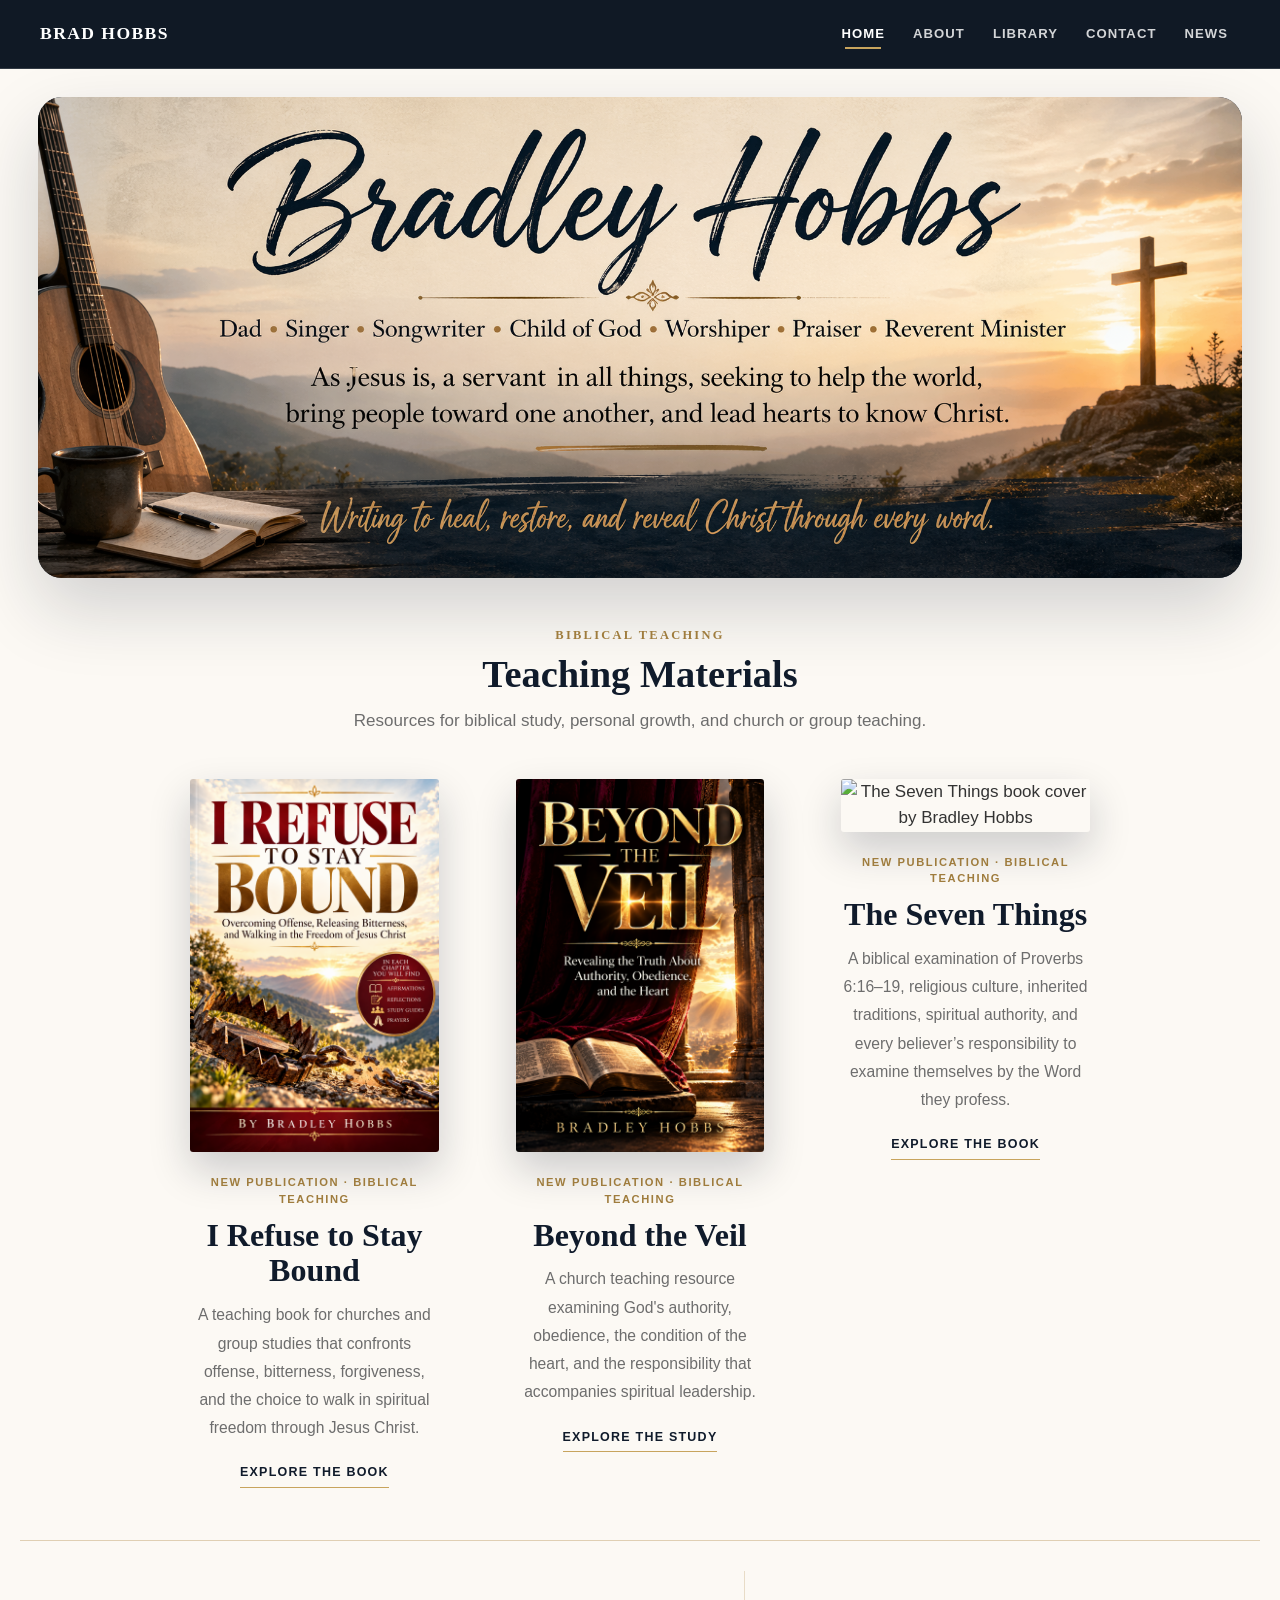
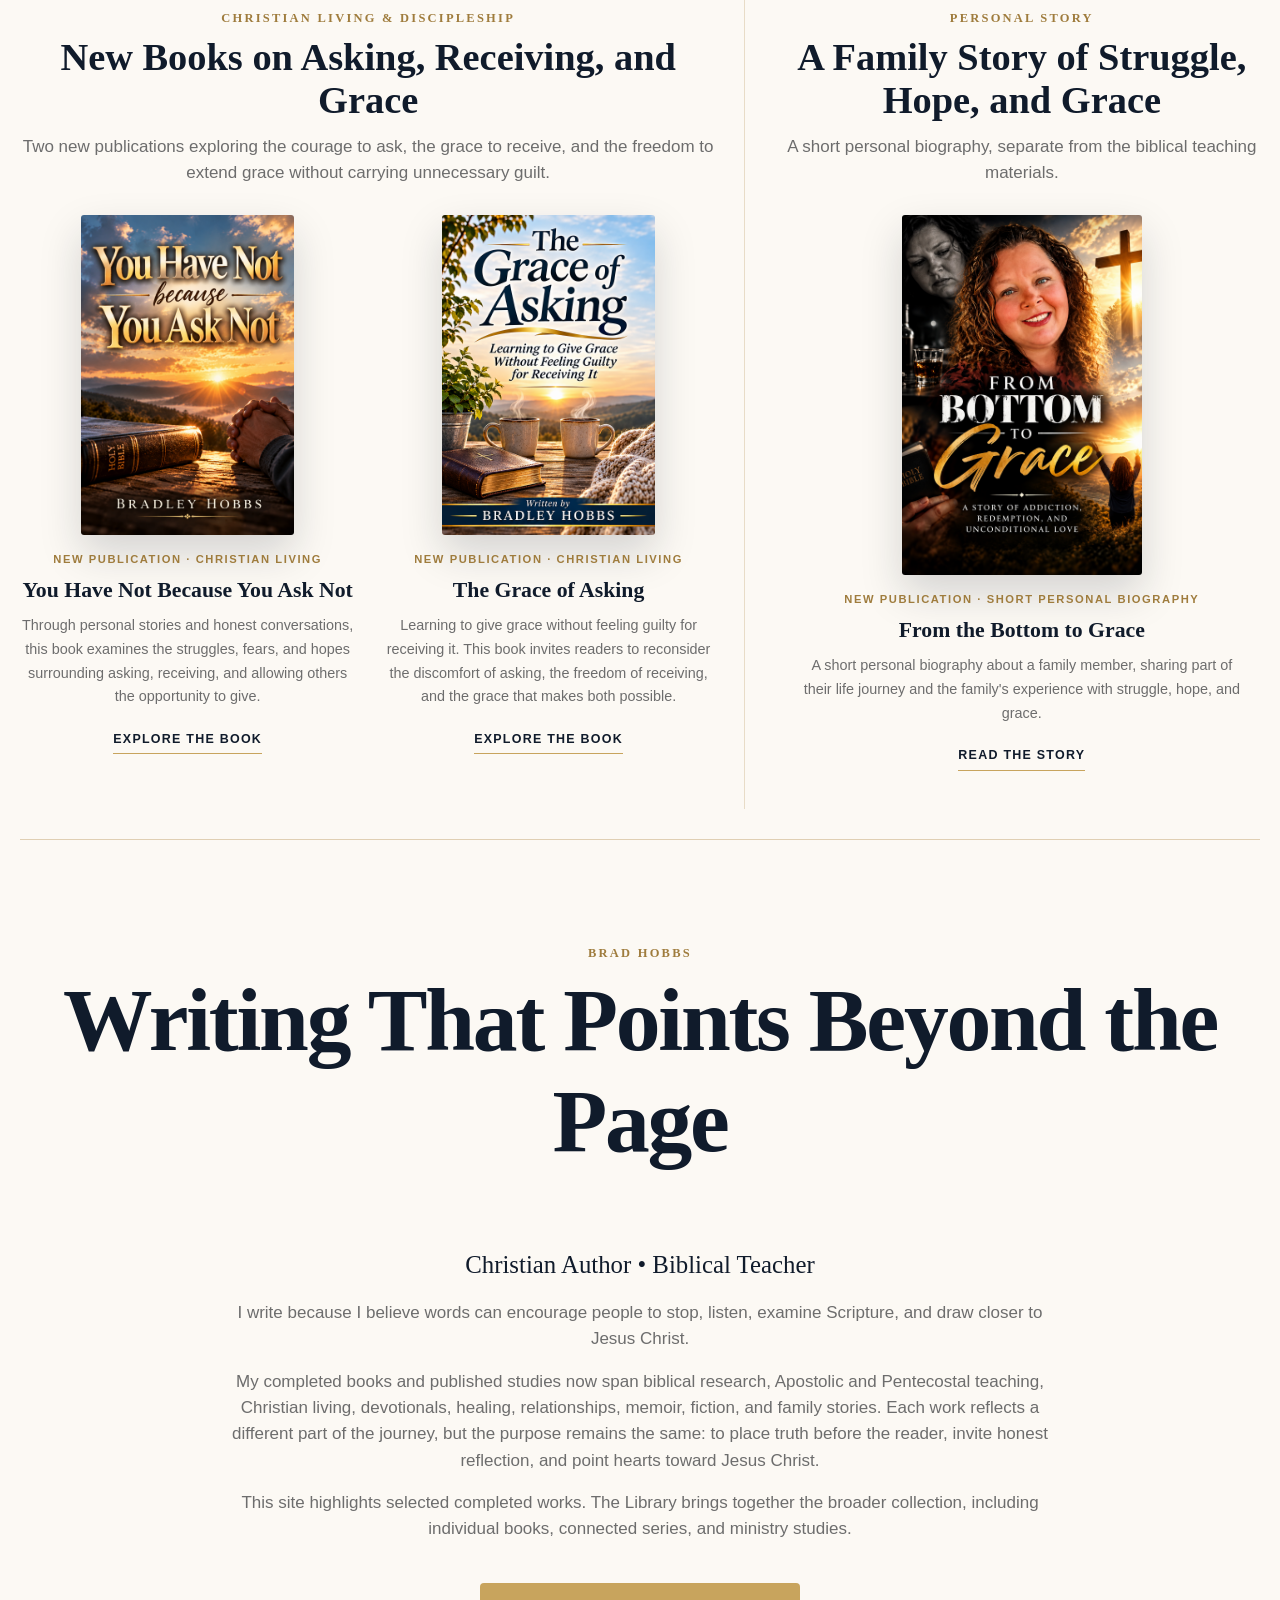
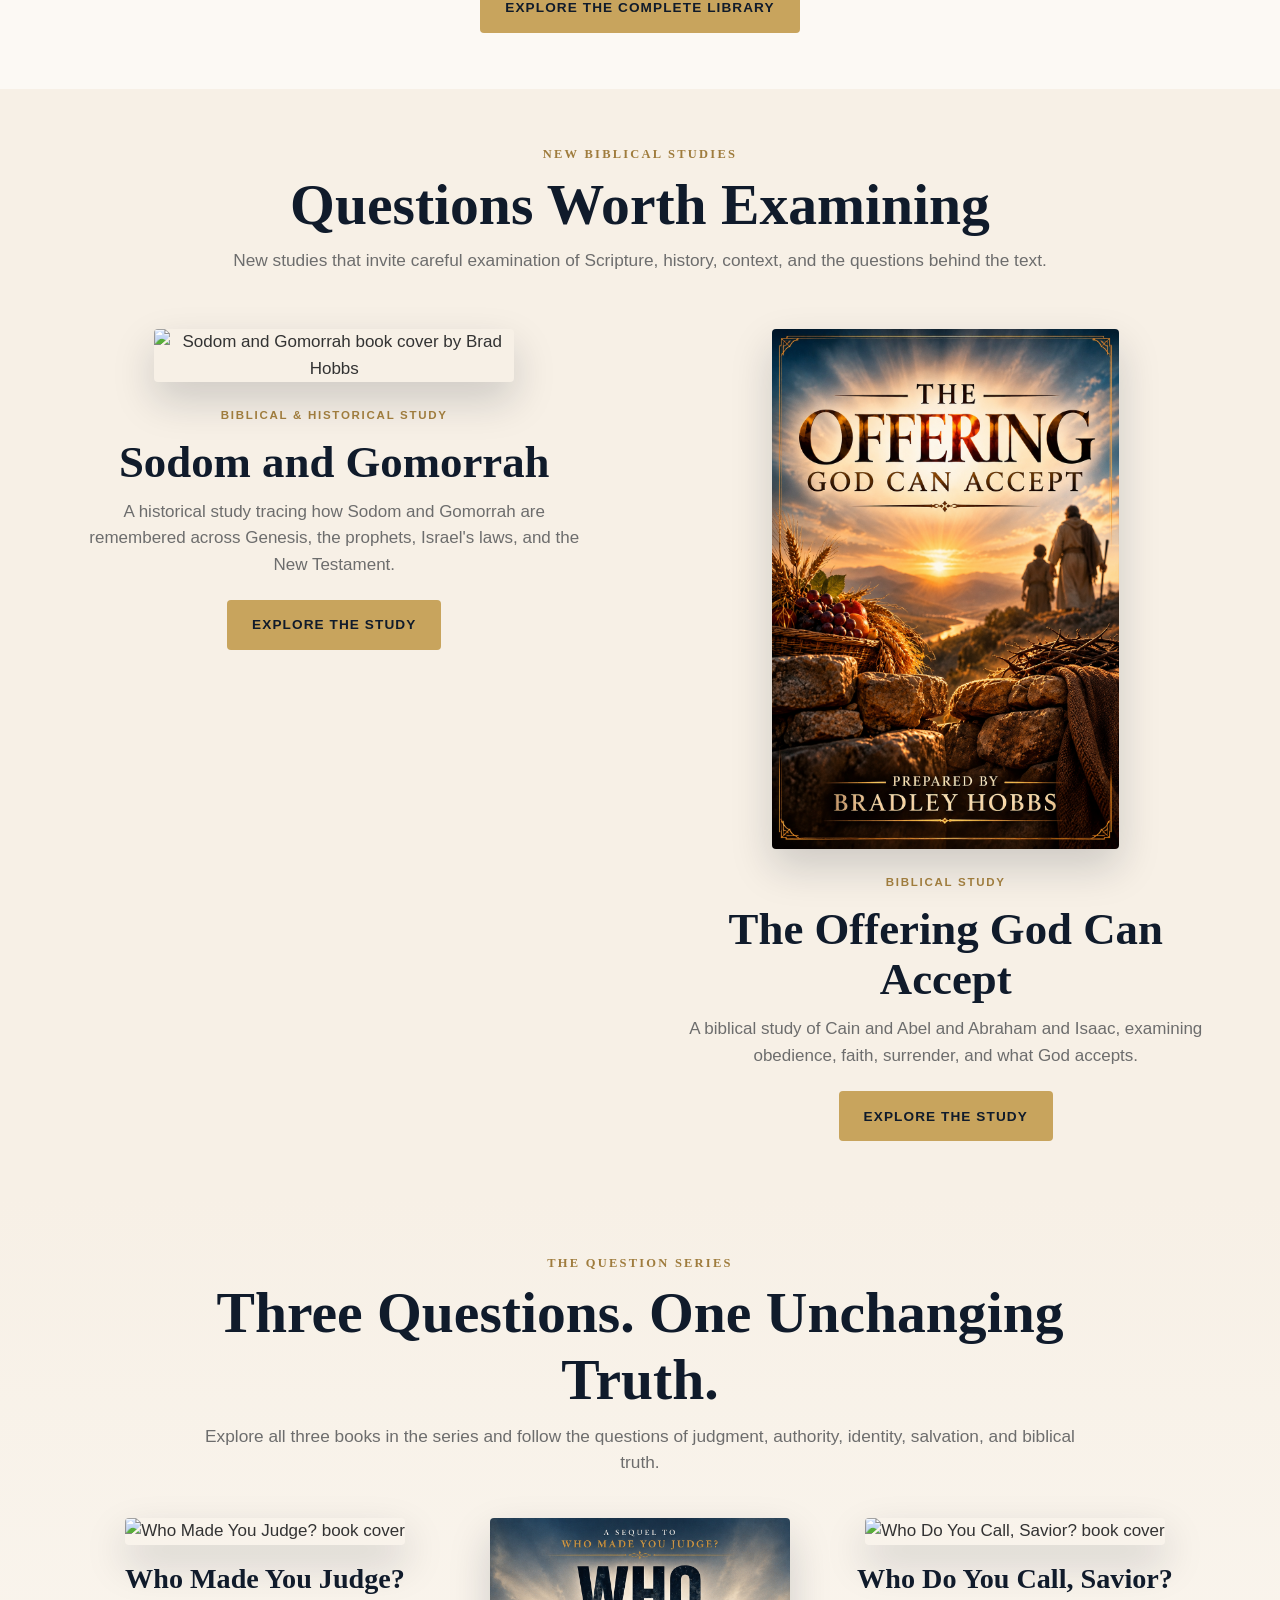
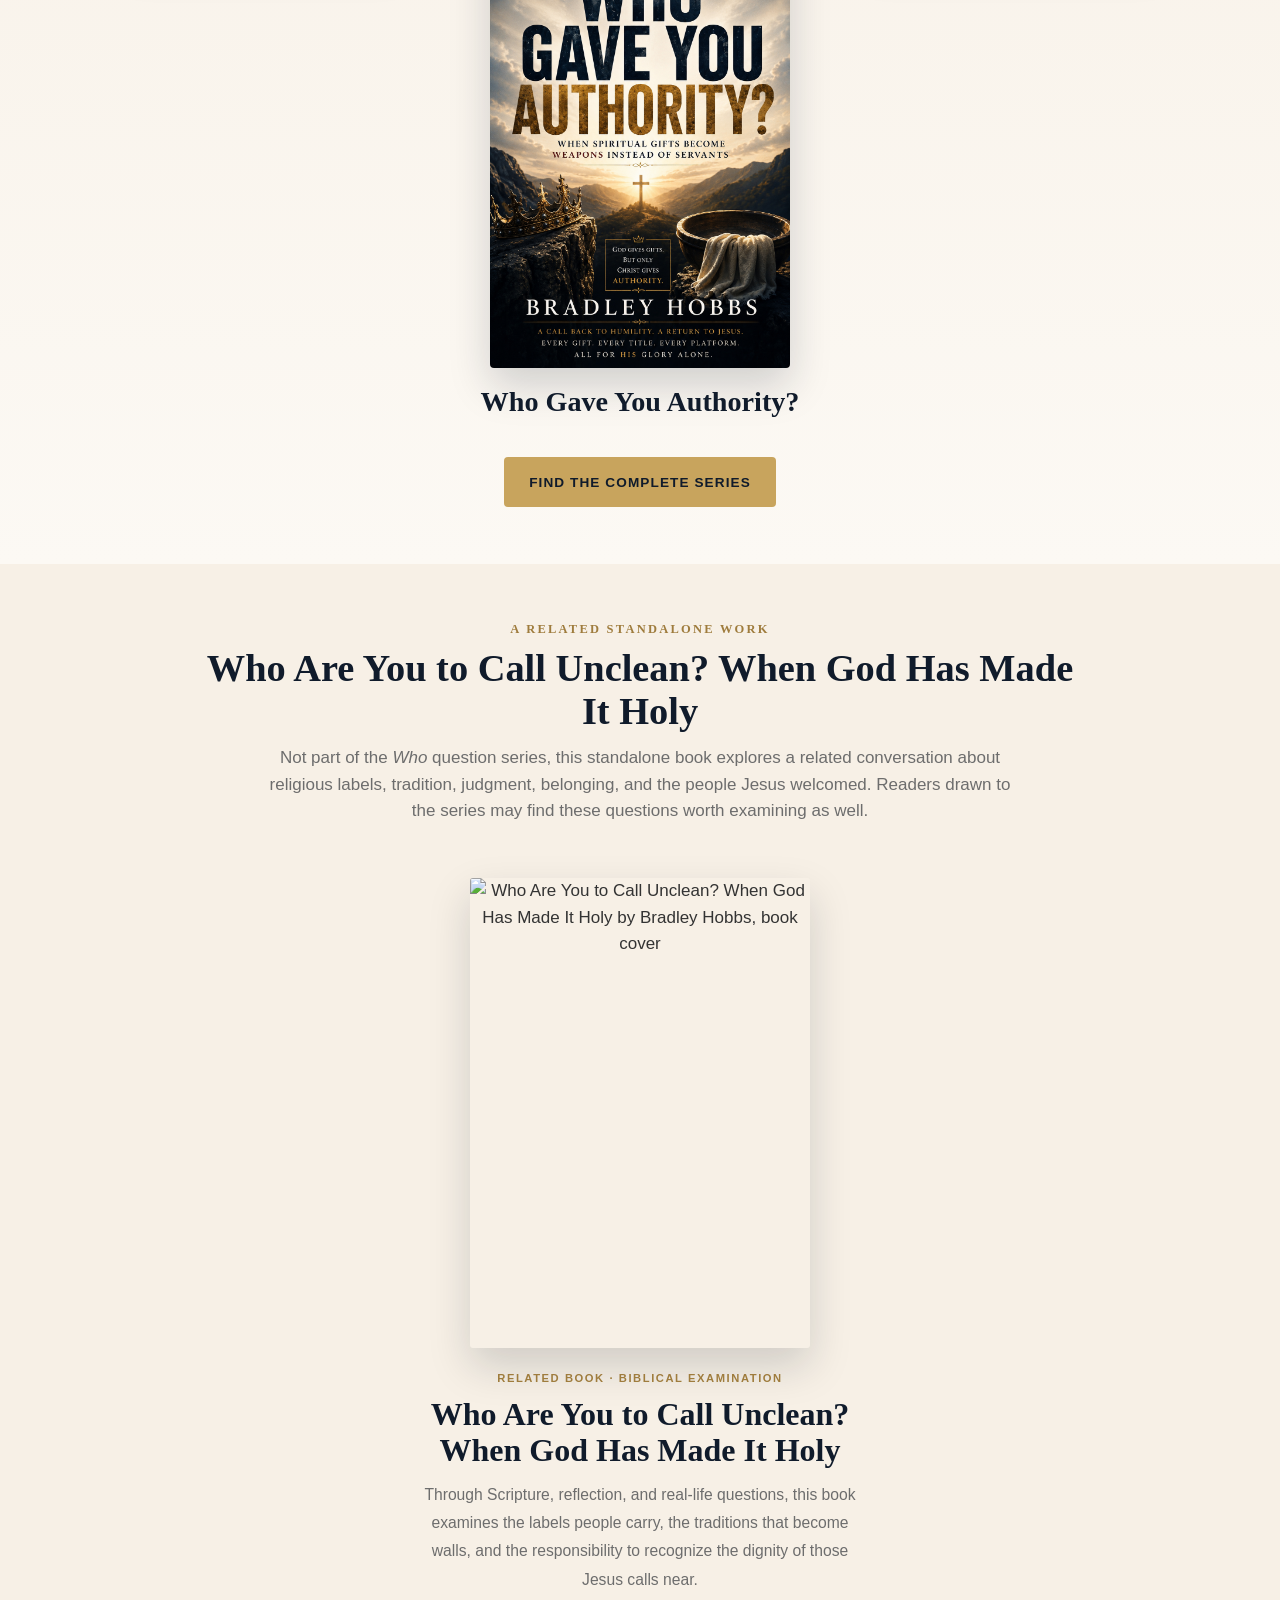
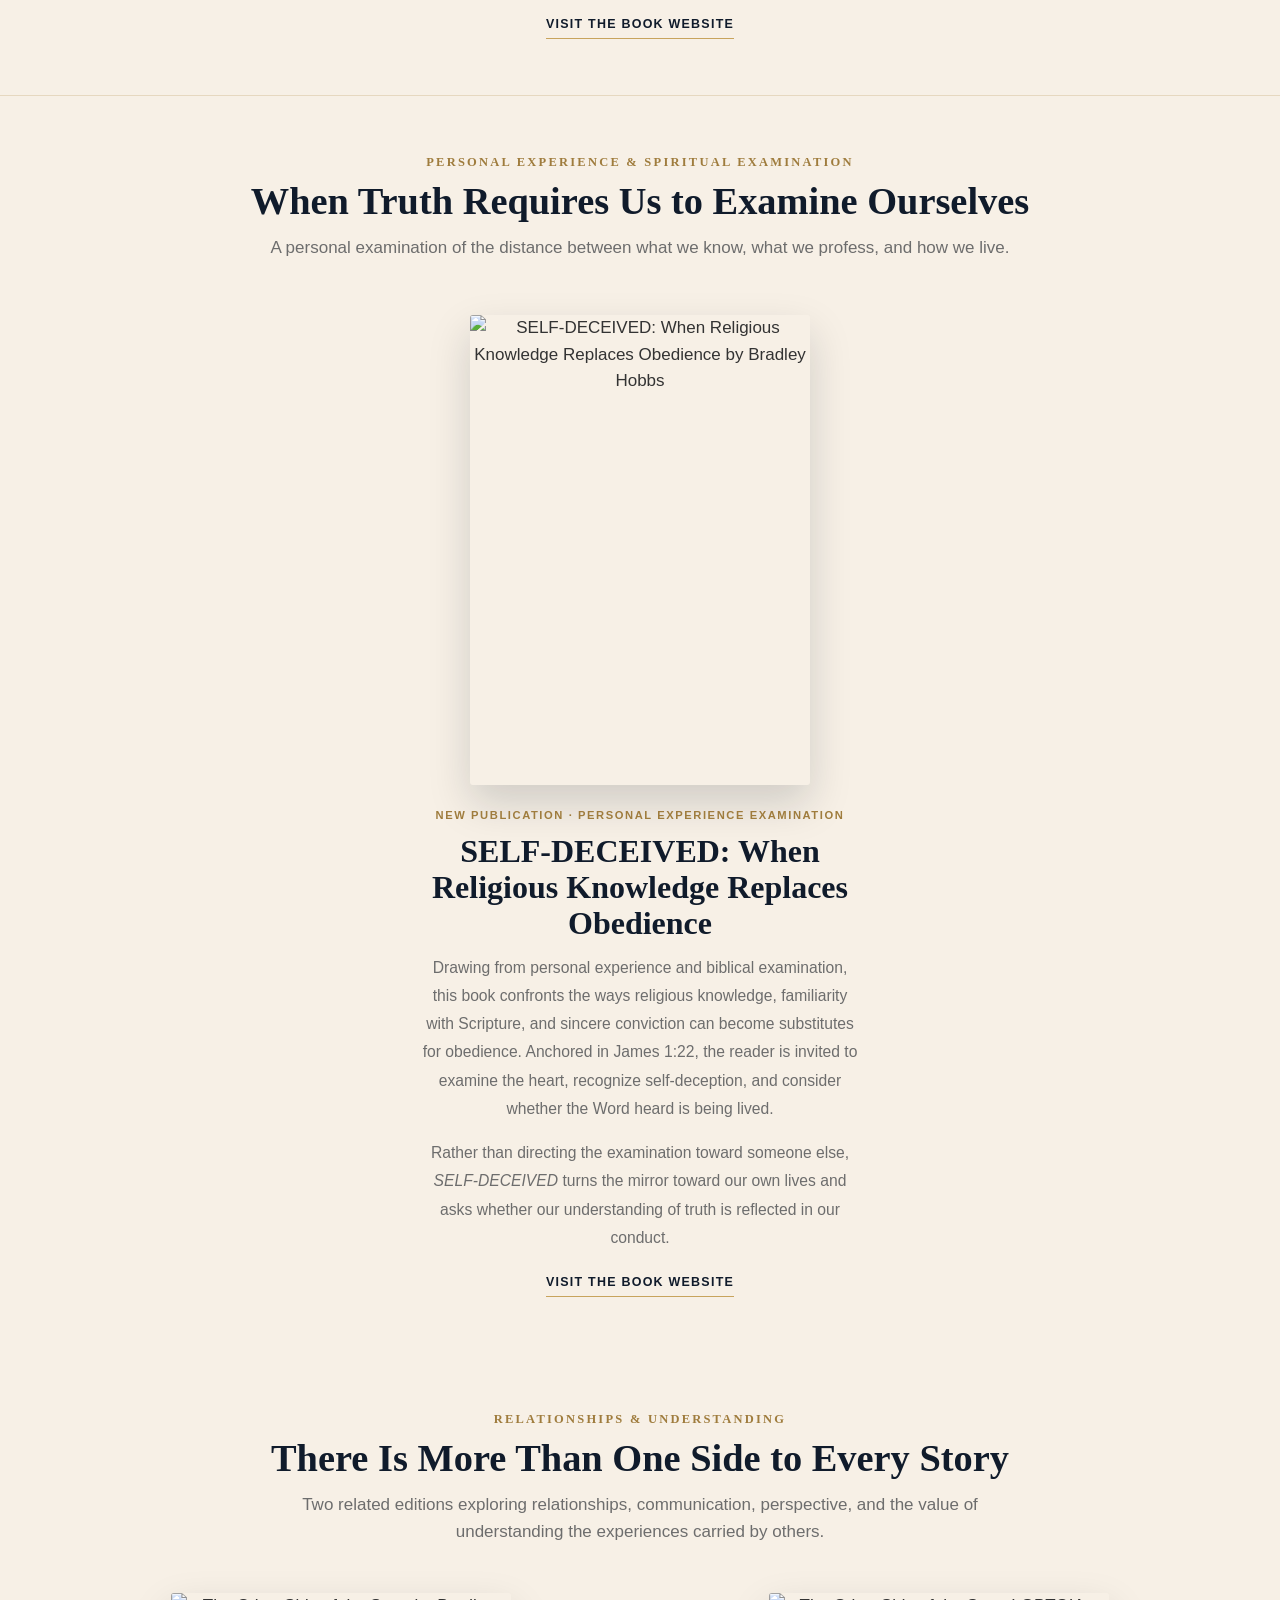
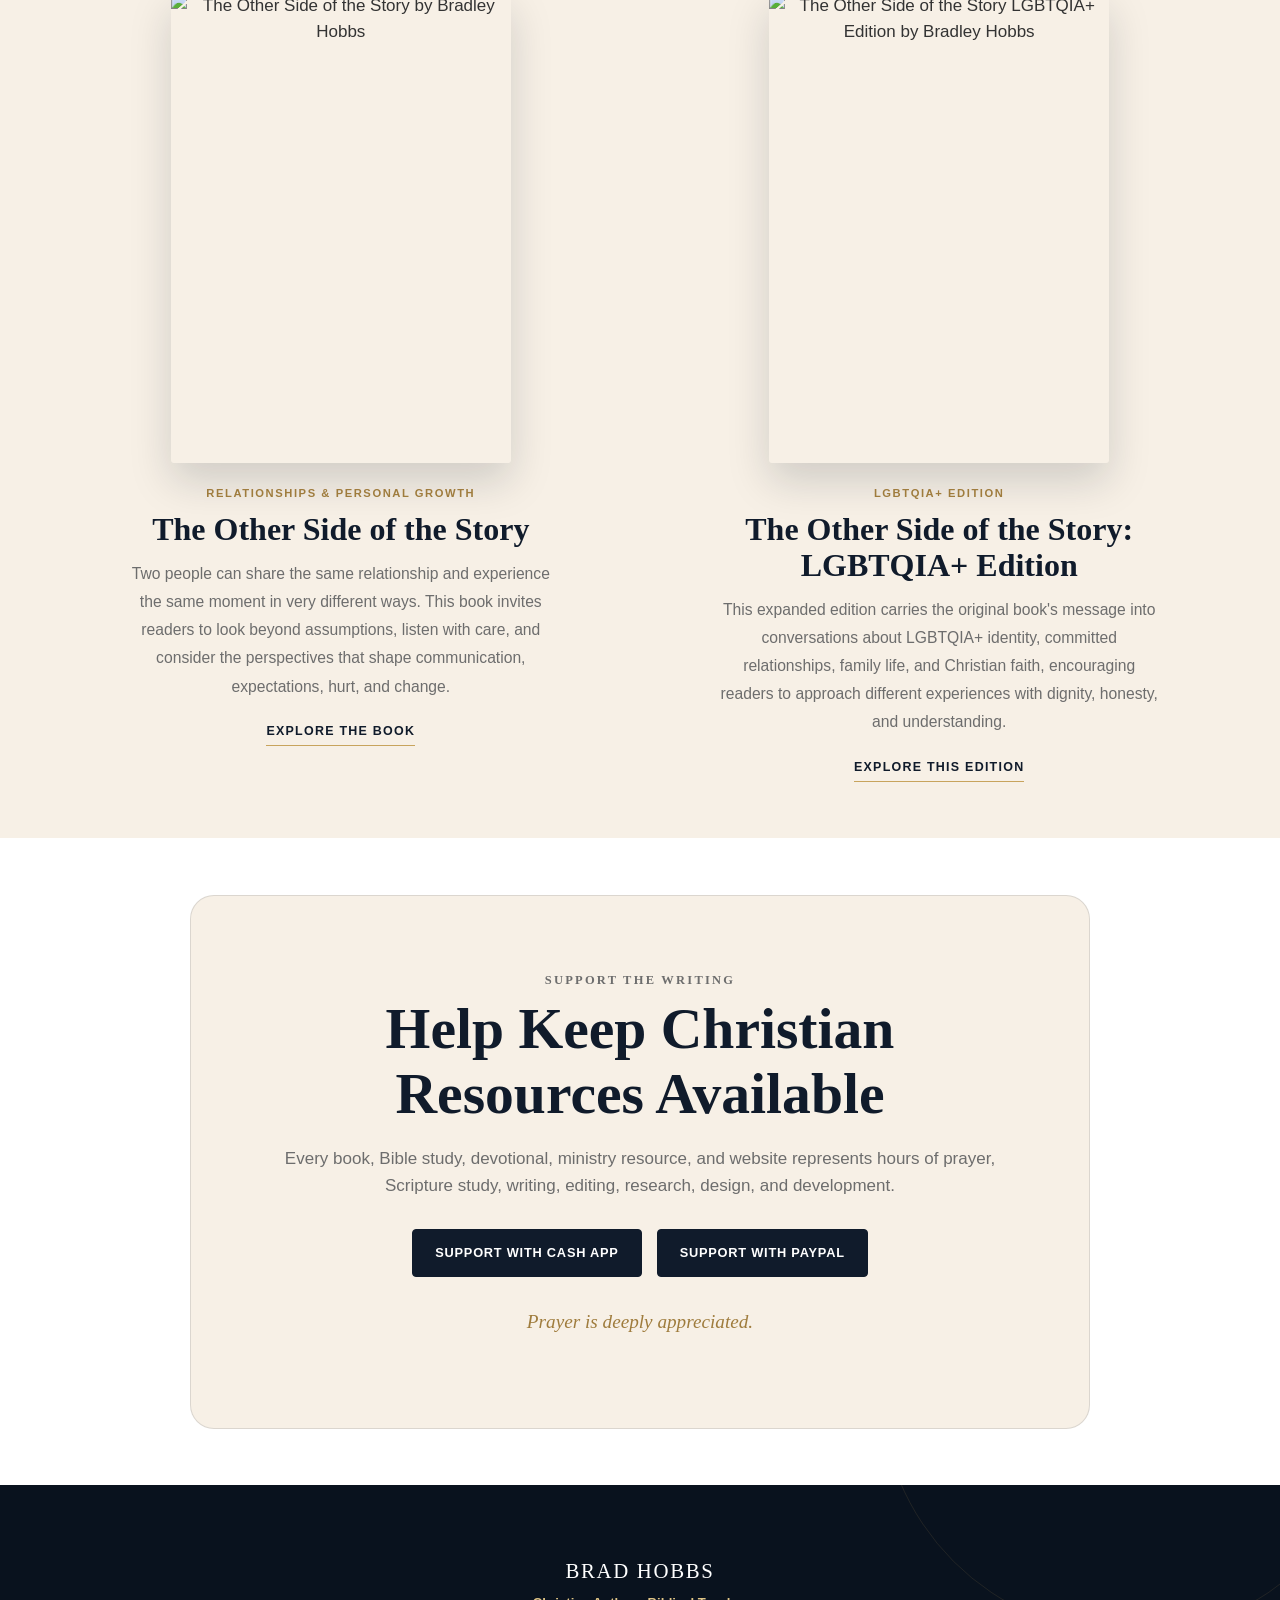
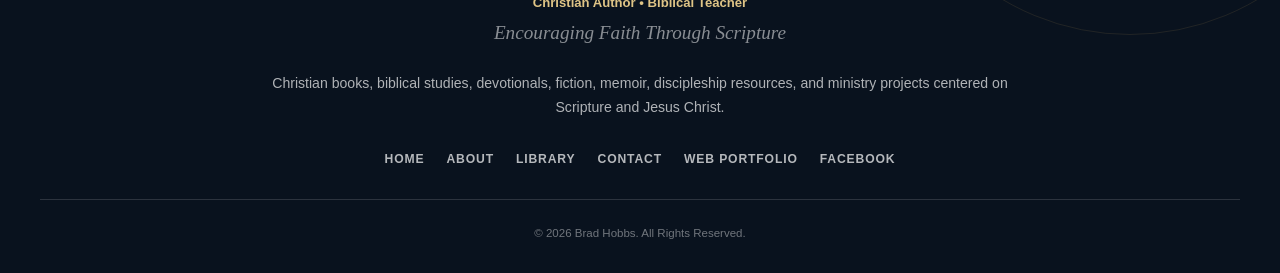
==== commit 1fe82430: "Add News link to site navigation" ====
--- a/index.html
+++ b/index.html
@@ -37,7 +37,7 @@
                     <a href="contact.html">
                         Contact
                     </a>
-                </div>
+                <a href="news.html" class="nav-news-link">News</a></div>
             </nav>
         </header>
         <main>
--- a/styles.css
+++ b/styles.css
@@ -3215,169 +3215,29 @@
    34. MOBILE NAV
 ========================================================= */
 
-@media (max-width: 800px) {
-
-    .navbar {
-
-        min-height: 70px;
-
-    }
-
-
-    .nav-toggle {
-
-        display: block;
-
-    }
-
-
-    .nav-links {
-
-        position: absolute;
-
-        top: 70px;
-
-        left: 0;
-
-        right: 0;
-
-        display: flex;
-
-        flex-direction: column;
-
-        align-items: stretch;
-
-        gap: 0;
-
-        padding:
-            10px 20px 20px;
-
-        background:
-            rgba(9, 18, 30, 0.98);
-
-        border-bottom:
-            1px solid var(--border-light);
-
-        opacity: 0;
-
-        visibility: hidden;
-
-        transform:
-            translateY(-10px);
-
-        transition:
-            opacity var(--transition),
-            visibility var(--transition),
-            transform var(--transition);
-
-    }
-
-
-    .nav-links.is-open {
-
-        opacity: 1;
-
-        visibility: visible;
-
-        transform:
-            translateY(0);
-
-    }
-
-
-    .nav-links a {
-
-        padding:
-            14px 10px;
-
-        border-bottom:
-            1px solid rgba(255, 255, 255, 0.06);
-
-    }
-
-
-    .nav-links a::after {
-
-        left: 10px;
-
-        right: auto;
-
-        width: 35px;
-
-    }
-
-
-    .hero {
-
-        min-height:
-            calc(100vh - 70px);
-
-    }
-
-
-    .hero-overlay {
-
-        background:
-            linear-gradient(
-                90deg,
-                rgba(9, 18, 30, 0.94),
-                rgba(9, 18, 30, 0.72)
-            );
-
-    }
-
-
-    .hero-content {
-
-        padding:
-            70px 0;
-
-    }
-
-
-    .featured-book-layout,
-    .fiction-feature,
-    .encouragement-layout,
-    .about-introduction,
-    .why-about-layout {
-
-        grid-template-columns:
-            1fr;
-
-        gap: 45px;
-
-    }
-
-
-    .featured-book-image,
-    .fiction-image,
-    .encouragement-image,
-    .about-image {
-
-        order: -1;
-
-    }
-
-
-    .library-controls-section {
-
-        position: static;
-
-    }
-
-
-    .library-controls {
-
-        grid-template-columns:
-            1fr;
-
-        align-items: stretch;
-
-    }
-
-}
-
-
+@media (max-width: 1000px) {
+    .navbar{min-height:64px;width:min(calc(100% - 28px),var(--max-width));gap:12px}
+    .nav-toggle{display:block;width:42px;height:42px;flex:0 0 42px}
+    .nav-links{
+        position:absolute;top:calc(100% + 8px);right:14px;left:auto;
+        width:min(280px,calc(100vw - 28px));display:flex;flex-direction:column;
+        align-items:stretch;gap:0;padding:7px;
+        background:rgba(9,18,30,.98);border:1px solid var(--border-light);
+        border-radius:12px;box-shadow:0 14px 34px rgba(0,0,0,.24);
+        opacity:0;visibility:hidden;transform:translateY(-6px);
+        transition:opacity .2s ease,visibility .2s ease,transform .2s ease;
+    }
+    .nav-links.is-open{opacity:1;visibility:visible;transform:translateY(0)}
+    .nav-links a{padding:11px 13px;font-size:.78rem;letter-spacing:.055em;border-radius:7px;border-bottom:0}
+    .nav-links a::after{left:13px;right:auto;bottom:5px;width:26px}
+}
+@media (max-width: 560px) {
+    .navbar{min-height:58px;width:calc(100% - 24px)}
+    .site-logo{font-size:.9rem;letter-spacing:.045em}
+    .nav-toggle{width:38px;height:38px;flex-basis:38px;padding:7px}
+    .nav-links{top:calc(100% + 6px);right:12px;width:min(250px,calc(100vw - 24px))}
+    .nav-links a{padding:10px 12px;font-size:.75rem}
+}
 /* =========================================================
    35. SMALL TABLET / LARGE PHONE
 ========================================================= */
@@ -4720,3 +4580,95 @@
         max-height: 440px;
     }
 }
+
+/* =========================================================
+   COMPACT SPACING AND CLEAN DESKTOP ALIGNMENT
+========================================================= */
+@media (min-width: 1001px) {
+    .navbar{min-height:68px;gap:20px}
+    .nav-links{gap:4px}
+    .nav-links a{padding:8px 12px;font-size:.82rem}
+    .section{padding:clamp(48px,5.5vw,82px) 20px}
+    .section-heading{margin-bottom:clamp(28px,3vw,42px)}
+    .section-heading h2{margin-bottom:12px}
+    .section-label{margin-bottom:9px}
+    p{margin-bottom:1rem}
+    .showcase-section{padding-top:48px;padding-bottom:52px}
+    .publication-section{padding-top:52px;padding-bottom:58px}
+    .publication-feature-row{gap:28px;margin-bottom:48px}
+    .publication-feature-row > .publication-section{padding:38px 0}
+}
+@media (max-width: 1000px) {
+    .section{padding:54px 18px}
+    .section-heading{margin-bottom:32px}
+}
+
+
+/* =========================================================
+   SITE-WIDE SPACING SYSTEM
+   Apply consistent rhythm across every page, not only Library.
+========================================================= */
+:root{
+  --site-content-width:1240px;
+  --site-gutter:clamp(16px,2.2vw,28px);
+  --site-section-space:clamp(38px,4.4vw,64px);
+  --site-heading-gap:clamp(20px,2.4vw,30px);
+}
+html{scroll-padding-top:82px}
+body{line-height:1.55}
+main{width:100%;min-width:0}
+.container,.section-inner,.content-wrap,.page-content{
+  width:min(calc(100% - (var(--site-gutter)*2)),var(--site-content-width));
+  margin-inline:auto;
+}
+.section{
+  padding:var(--site-section-space) var(--site-gutter);
+}
+.section-heading{
+  margin:0 auto var(--site-heading-gap);
+  max-width:900px;
+}
+.section-heading h1,.section-heading h2,
+.page-heading h1,.page-heading h2{
+  margin:0 0 .55rem;
+  line-height:1.16;
+}
+.section-heading p:last-child,
+.page-heading p:last-child{margin-bottom:0}
+.section-label{margin:0 0 .45rem}
+.grid,.card-grid,.book-grid,.feature-grid{
+  gap:clamp(16px,2vw,24px);
+}
+.card,.book-card,.feature-card,.editorial-book{
+  min-width:0;
+}
+.card-content,.book-card-content,.feature-card-content{
+  padding:clamp(14px,1.7vw,22px);
+}
+section+section{margin-top:0}
+.hero{padding-block:clamp(42px,5vw,72px)}
+.hero-content{gap:clamp(14px,2vw,22px)}
+.hero h1{margin:0 0 .6rem;line-height:1.12}
+.hero p{margin:0 0 .8rem;max-width:72ch}
+.hero-buttons{gap:10px;margin-top:14px}
+footer,.site-footer{padding:clamp(26px,3.5vw,44px) var(--site-gutter)}
+footer .footer-content,.site-footer .footer-content{
+  width:min(100%,var(--site-content-width));
+  margin-inline:auto;
+  gap:clamp(14px,2vw,24px);
+}
+img,video,iframe{max-width:100%}
+@media(max-width:1000px){
+  .section{padding:42px var(--site-gutter)}
+  .section-heading{margin-bottom:24px}
+}
+@media(max-width:560px){
+  :root{--site-gutter:14px;--site-section-space:30px;--site-heading-gap:18px}
+  body{line-height:1.5}
+  .hero{padding-block:30px}
+  .hero h1{font-size:clamp(1.65rem,7vw,2.2rem)}
+  .hero p{margin-bottom:.65rem}
+  .hero-buttons{gap:8px;margin-top:10px}
+  .card-content,.book-card-content,.feature-card-content{padding:14px}
+  footer,.site-footer{padding:24px 14px}
+}
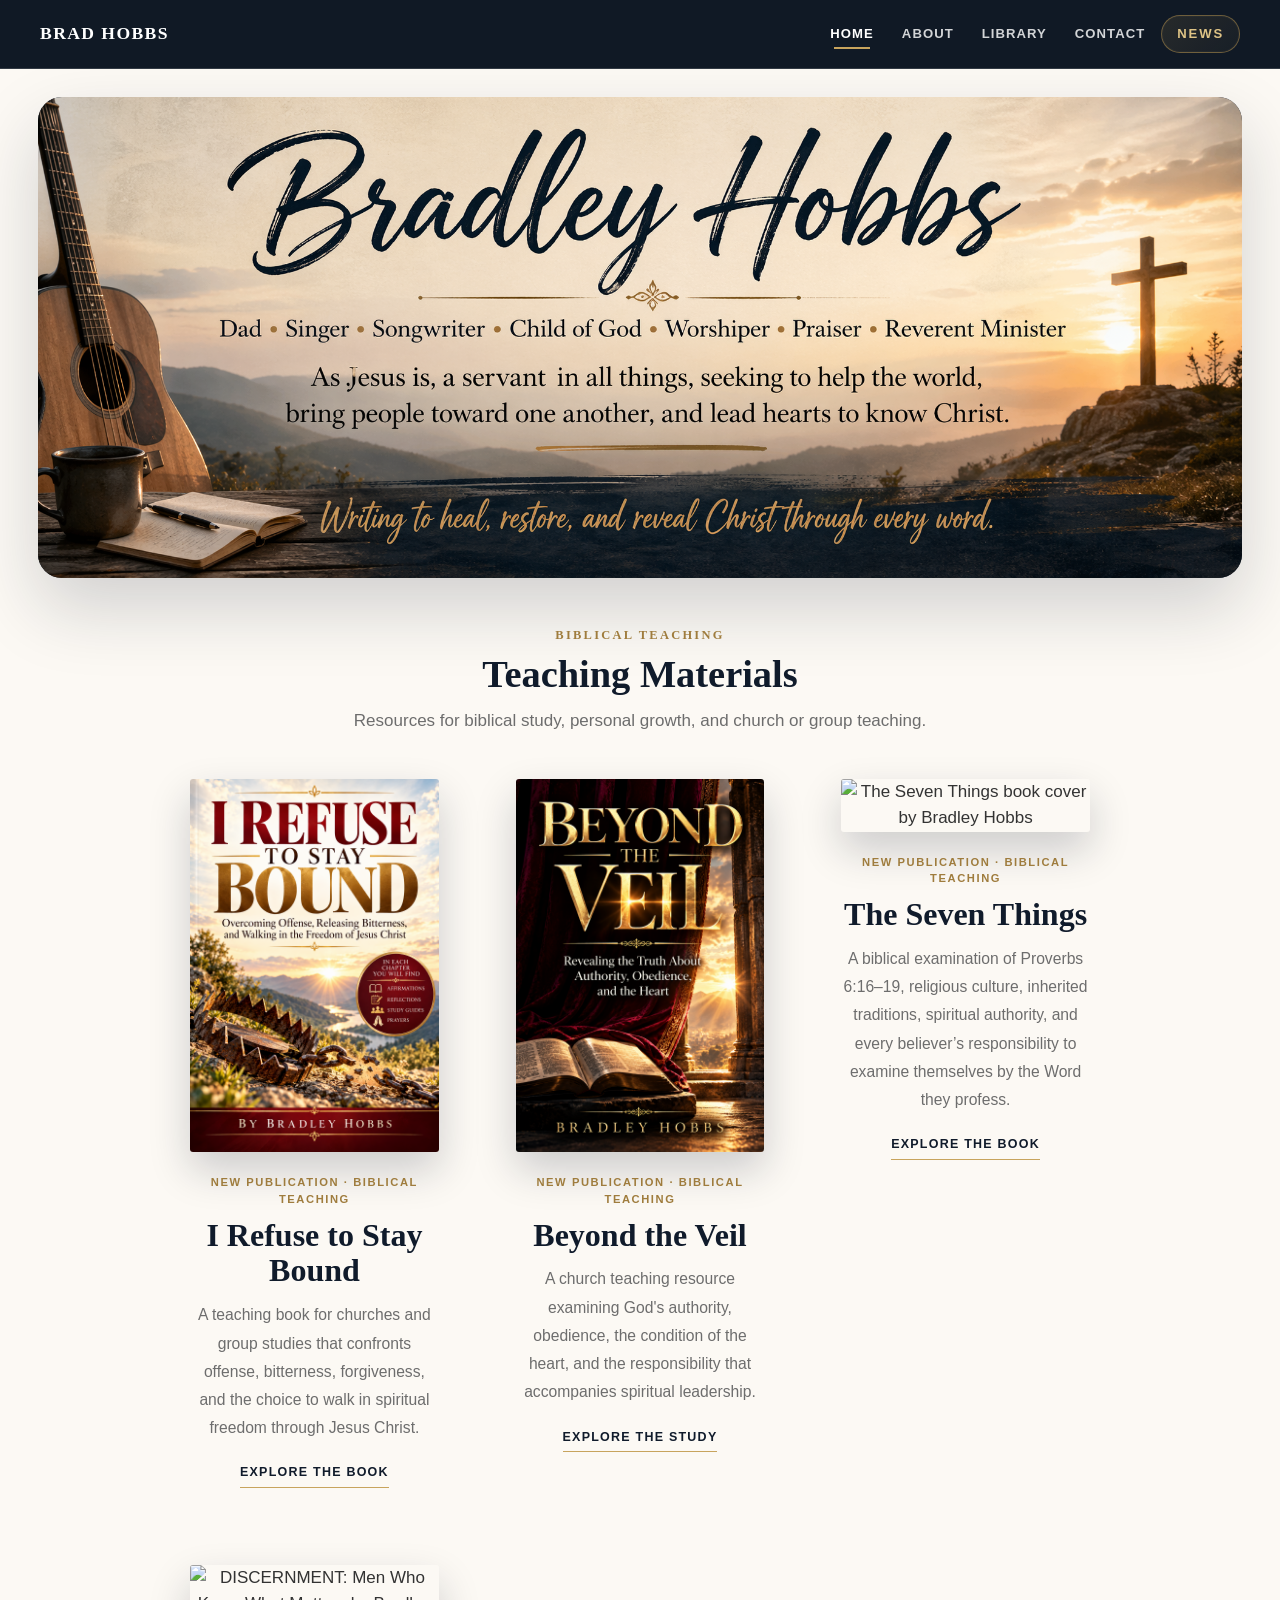
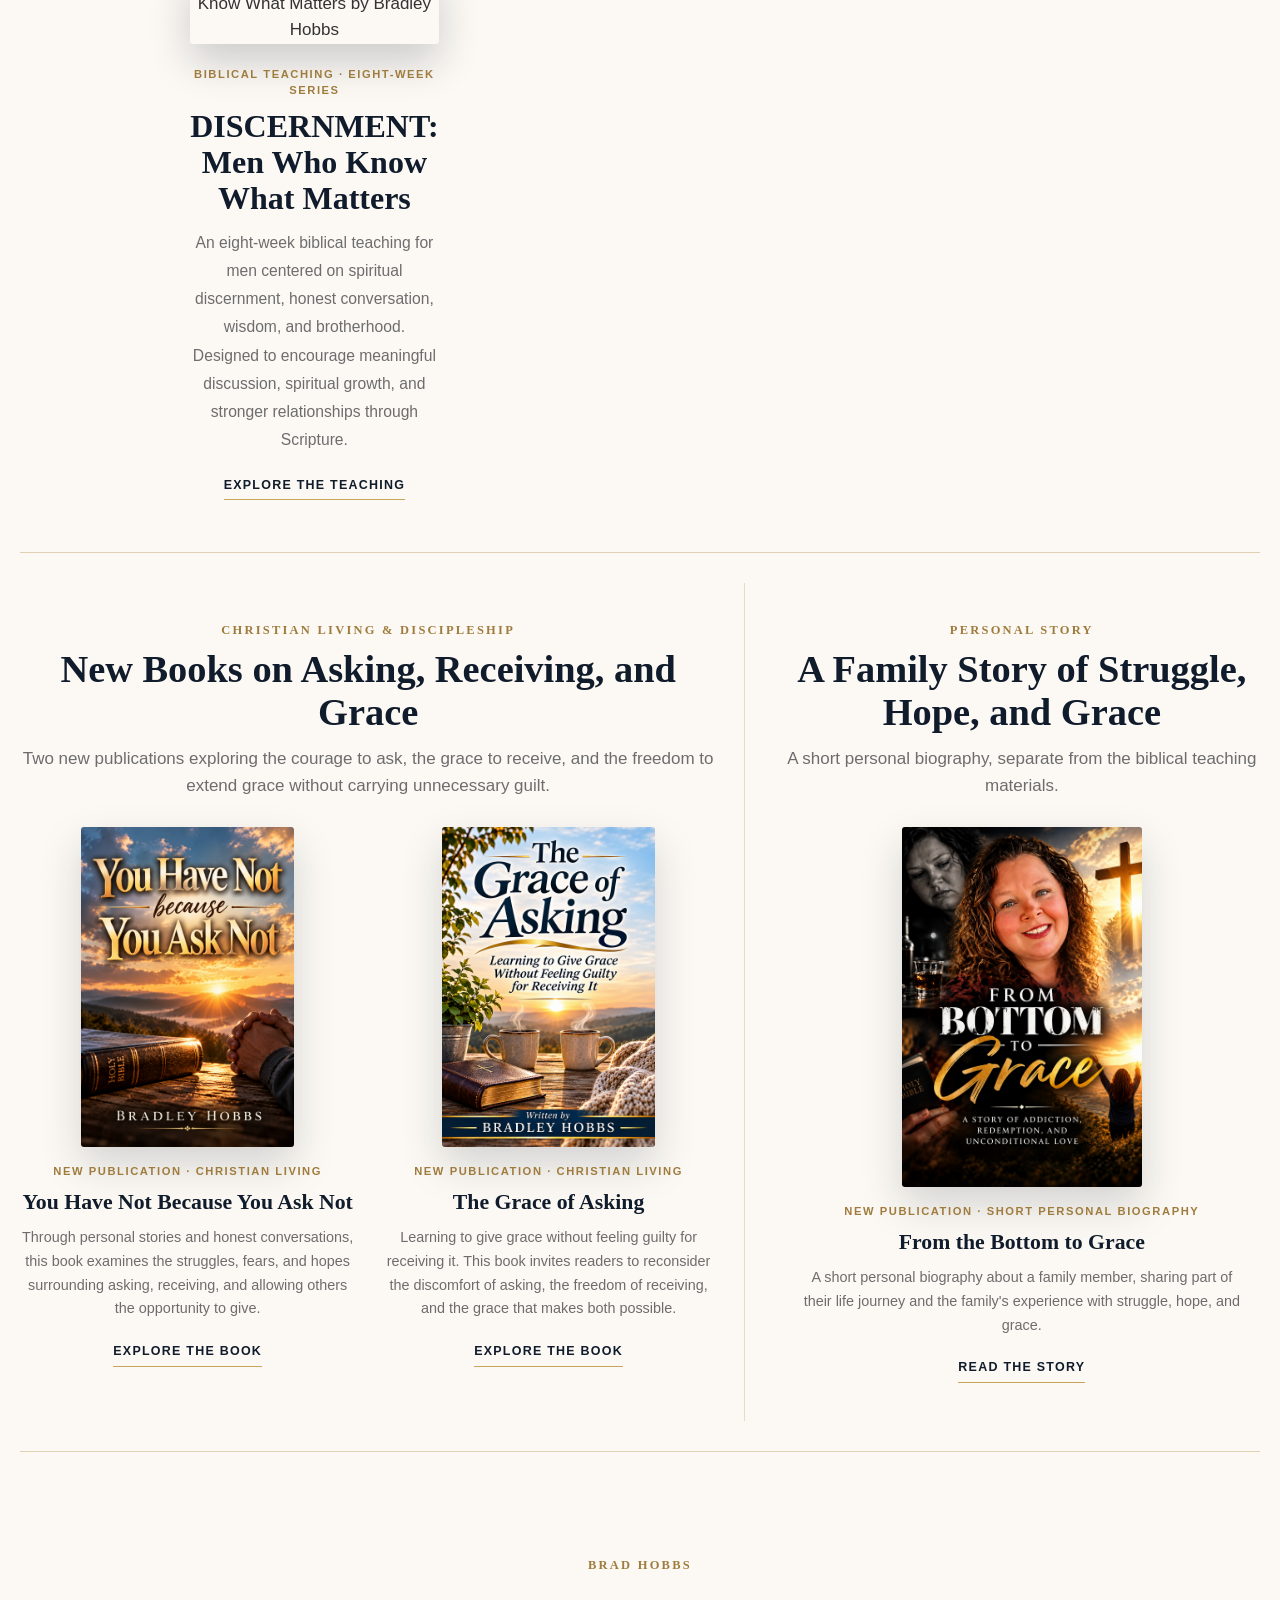
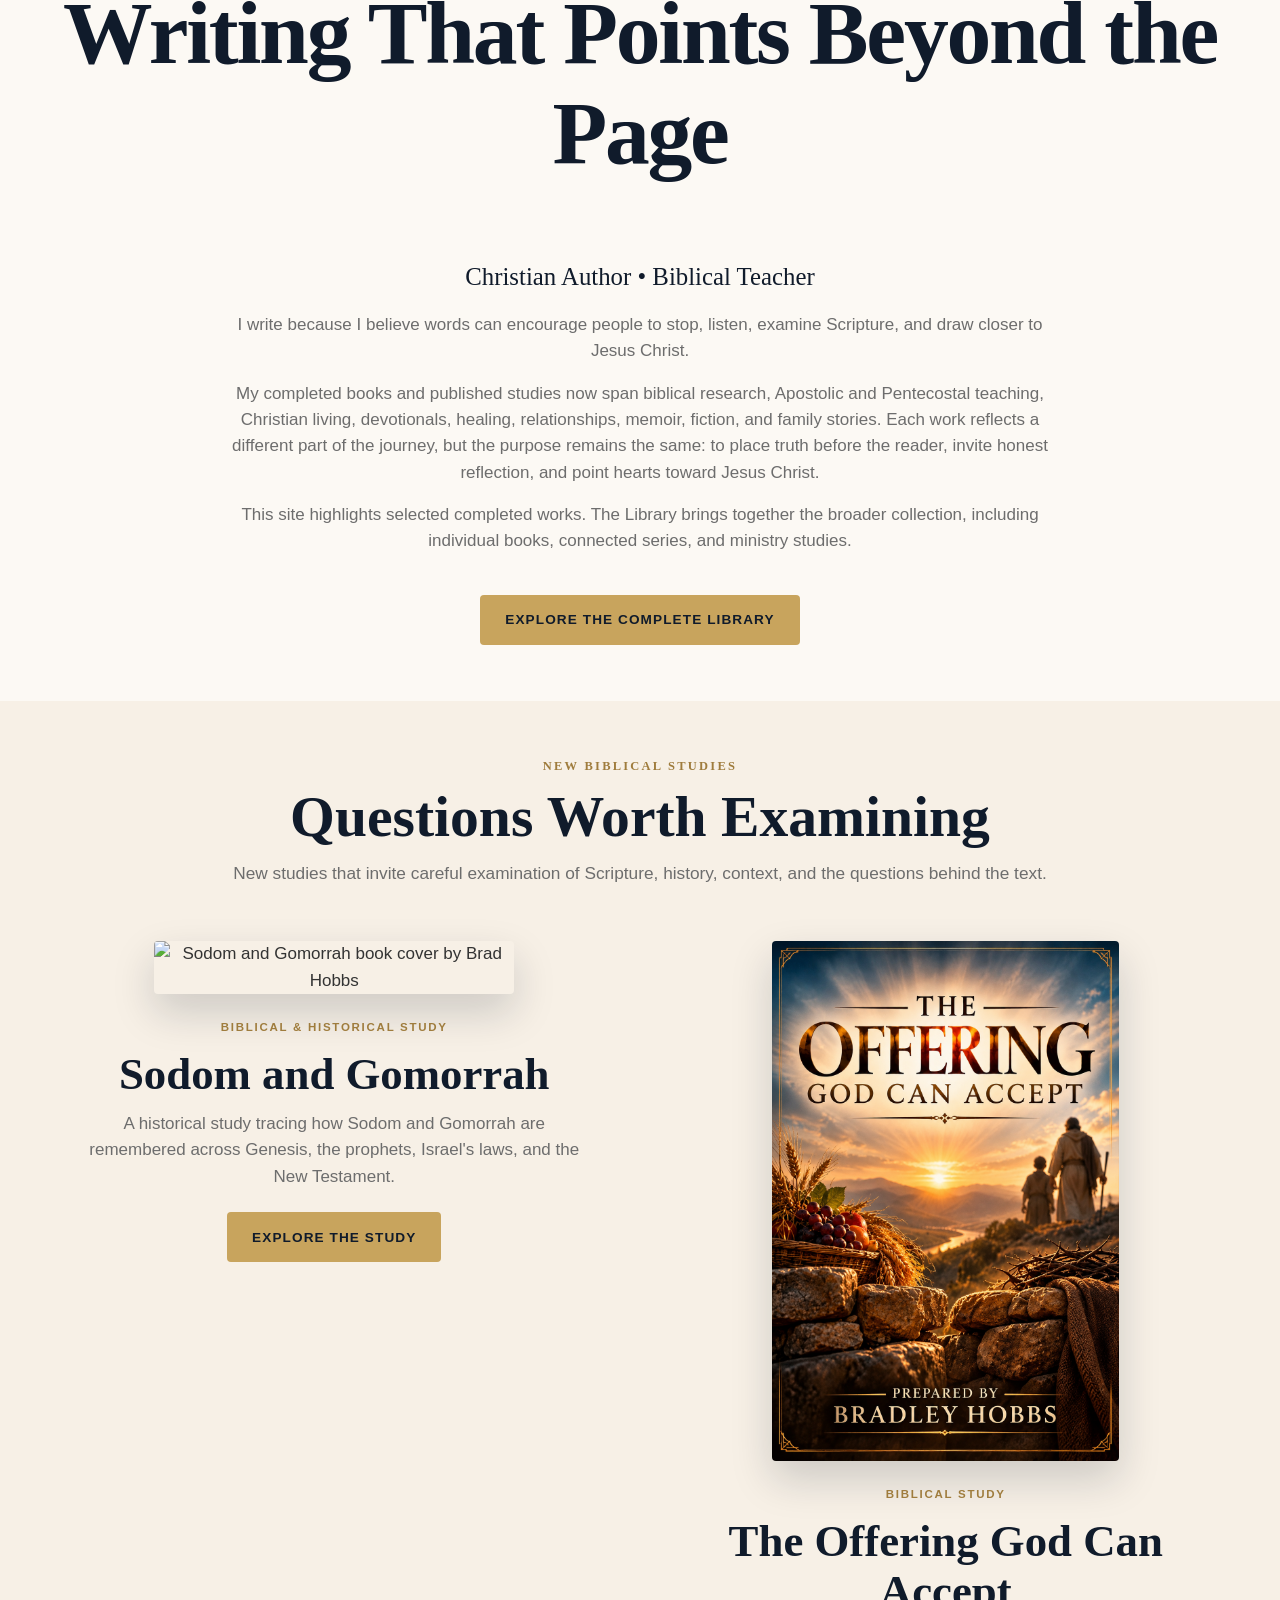
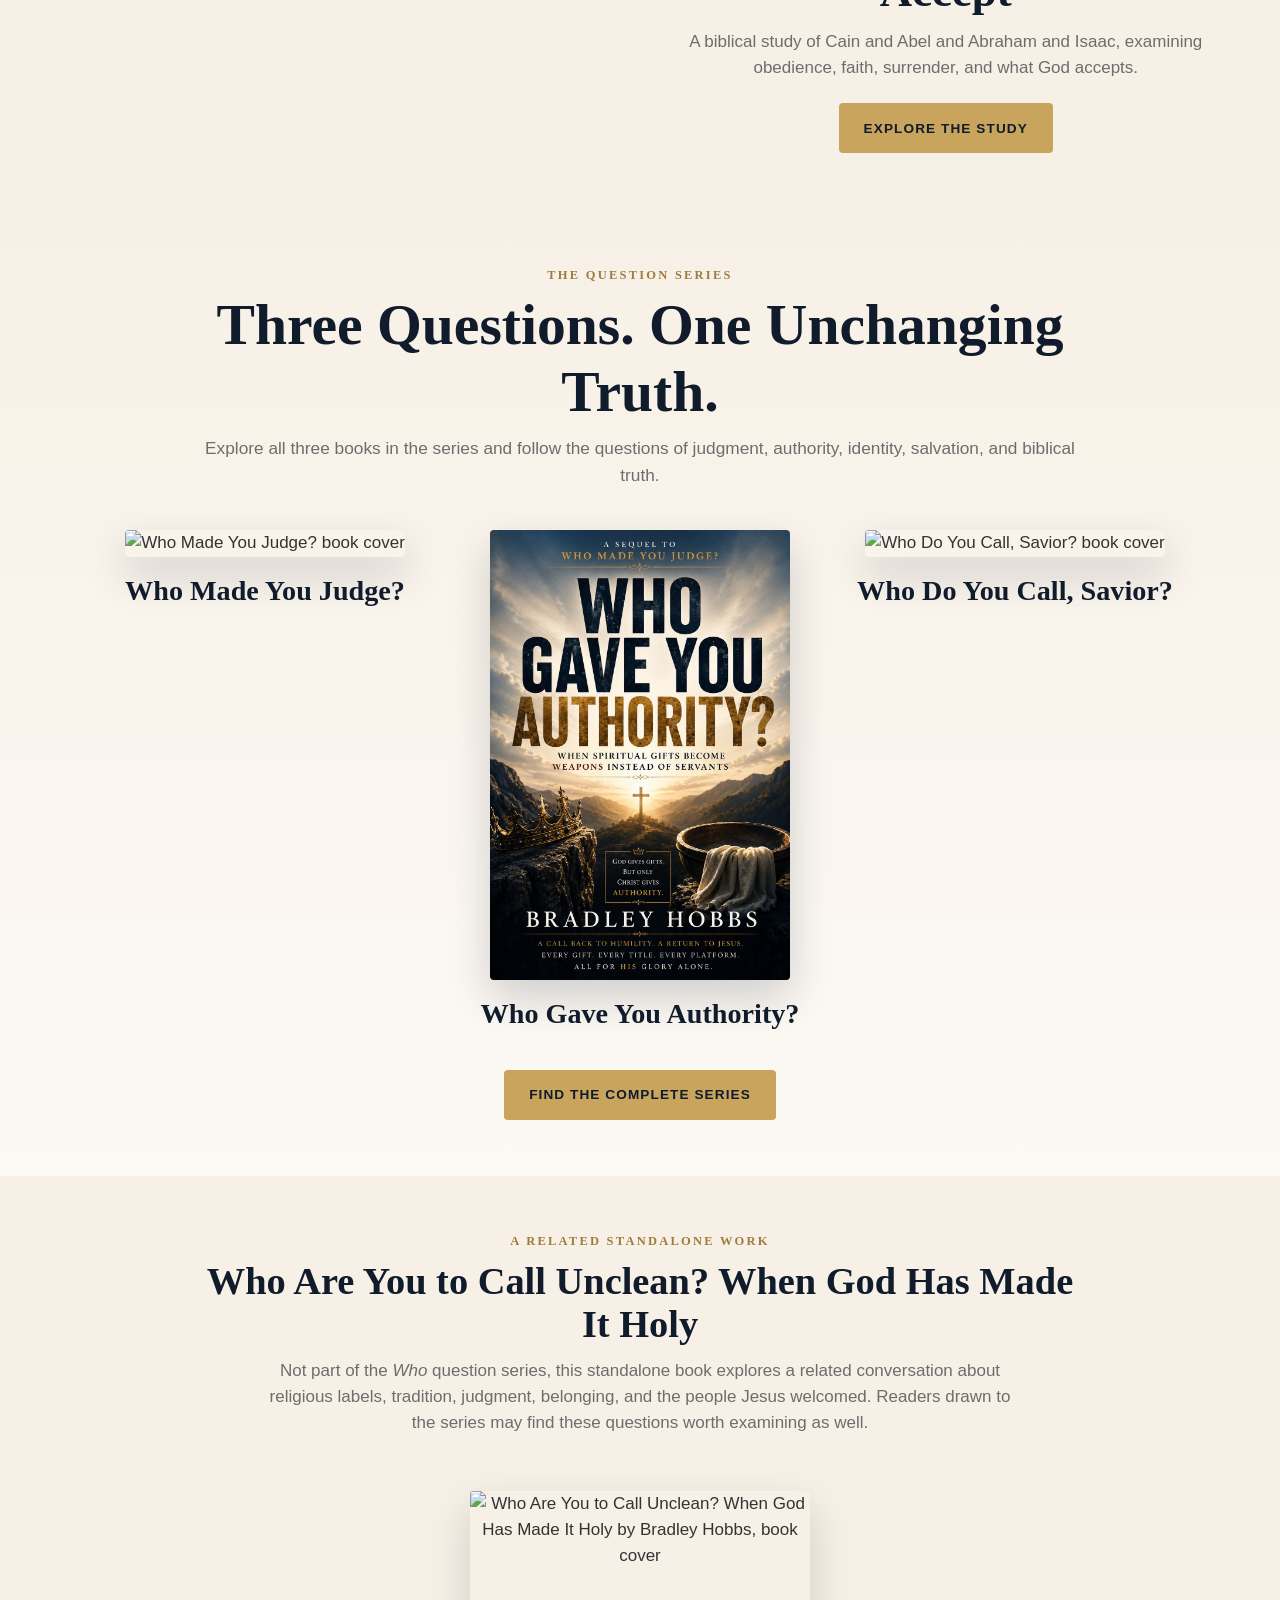
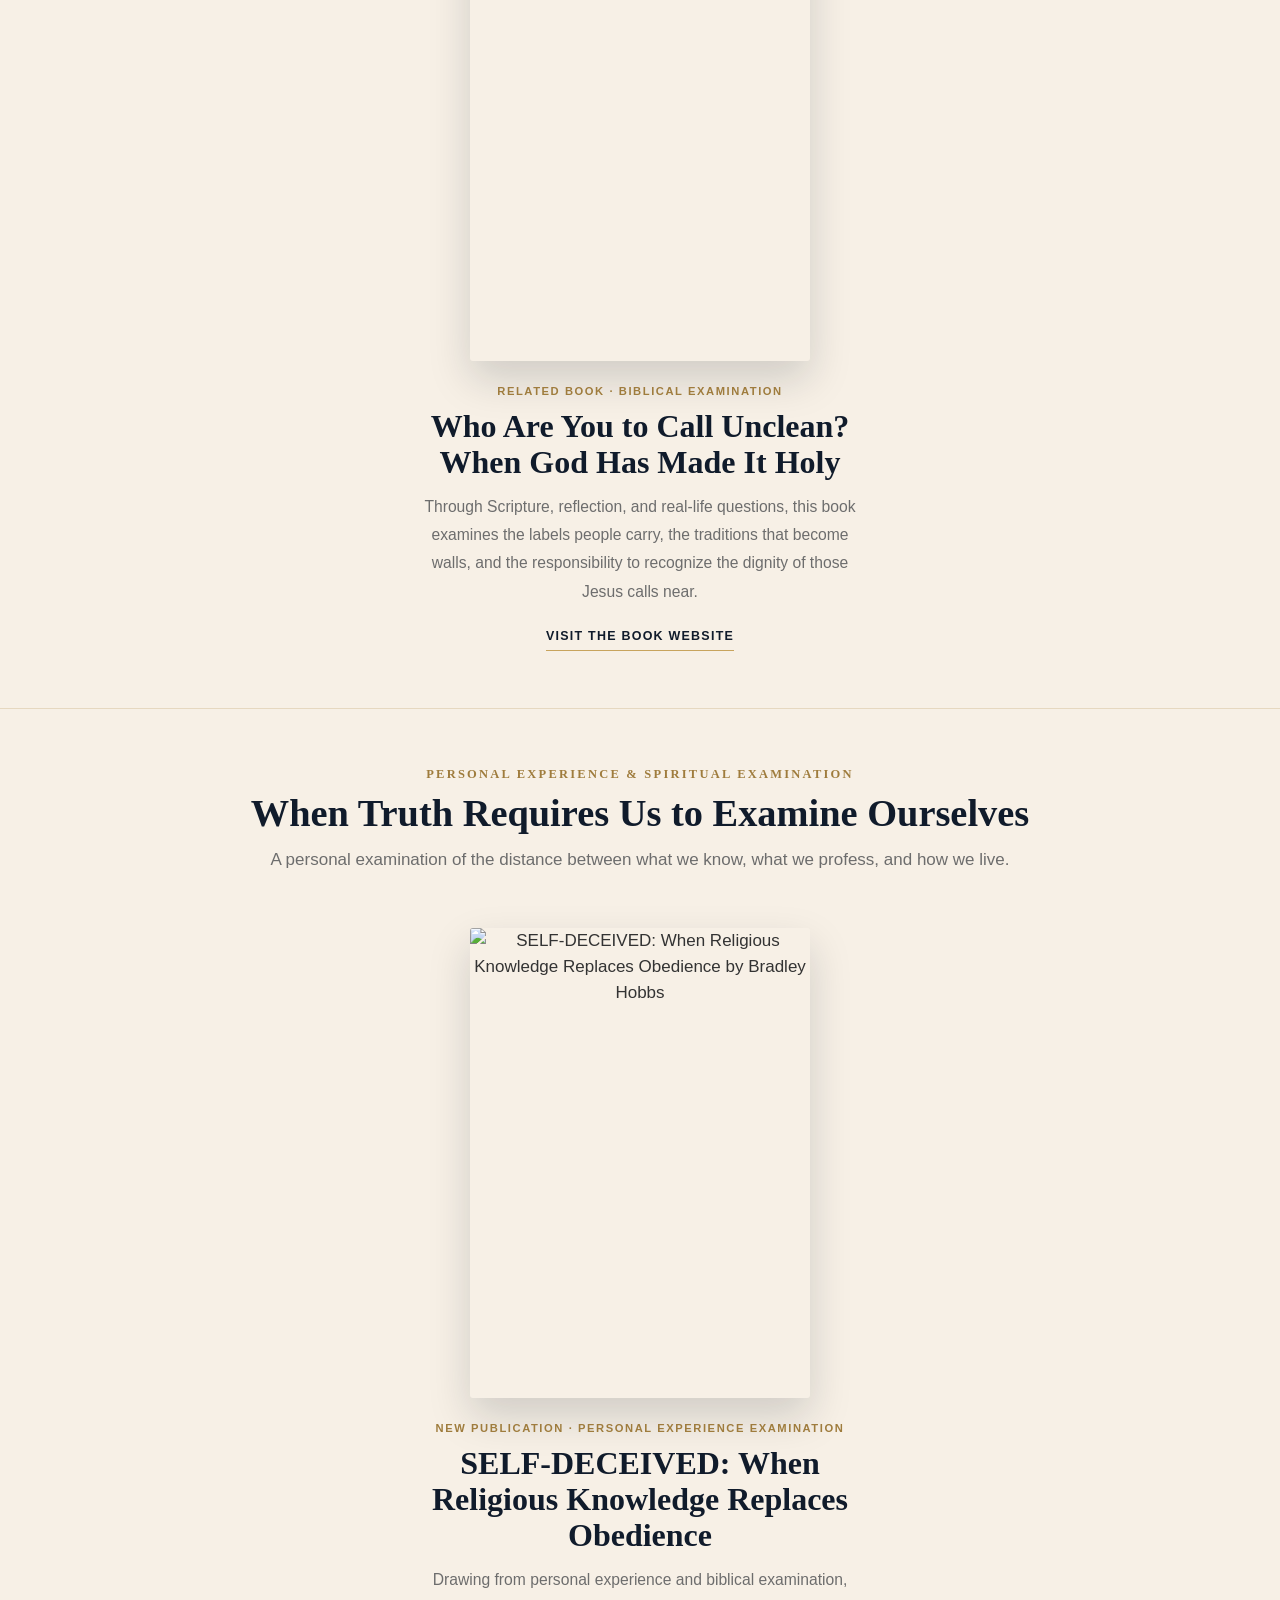
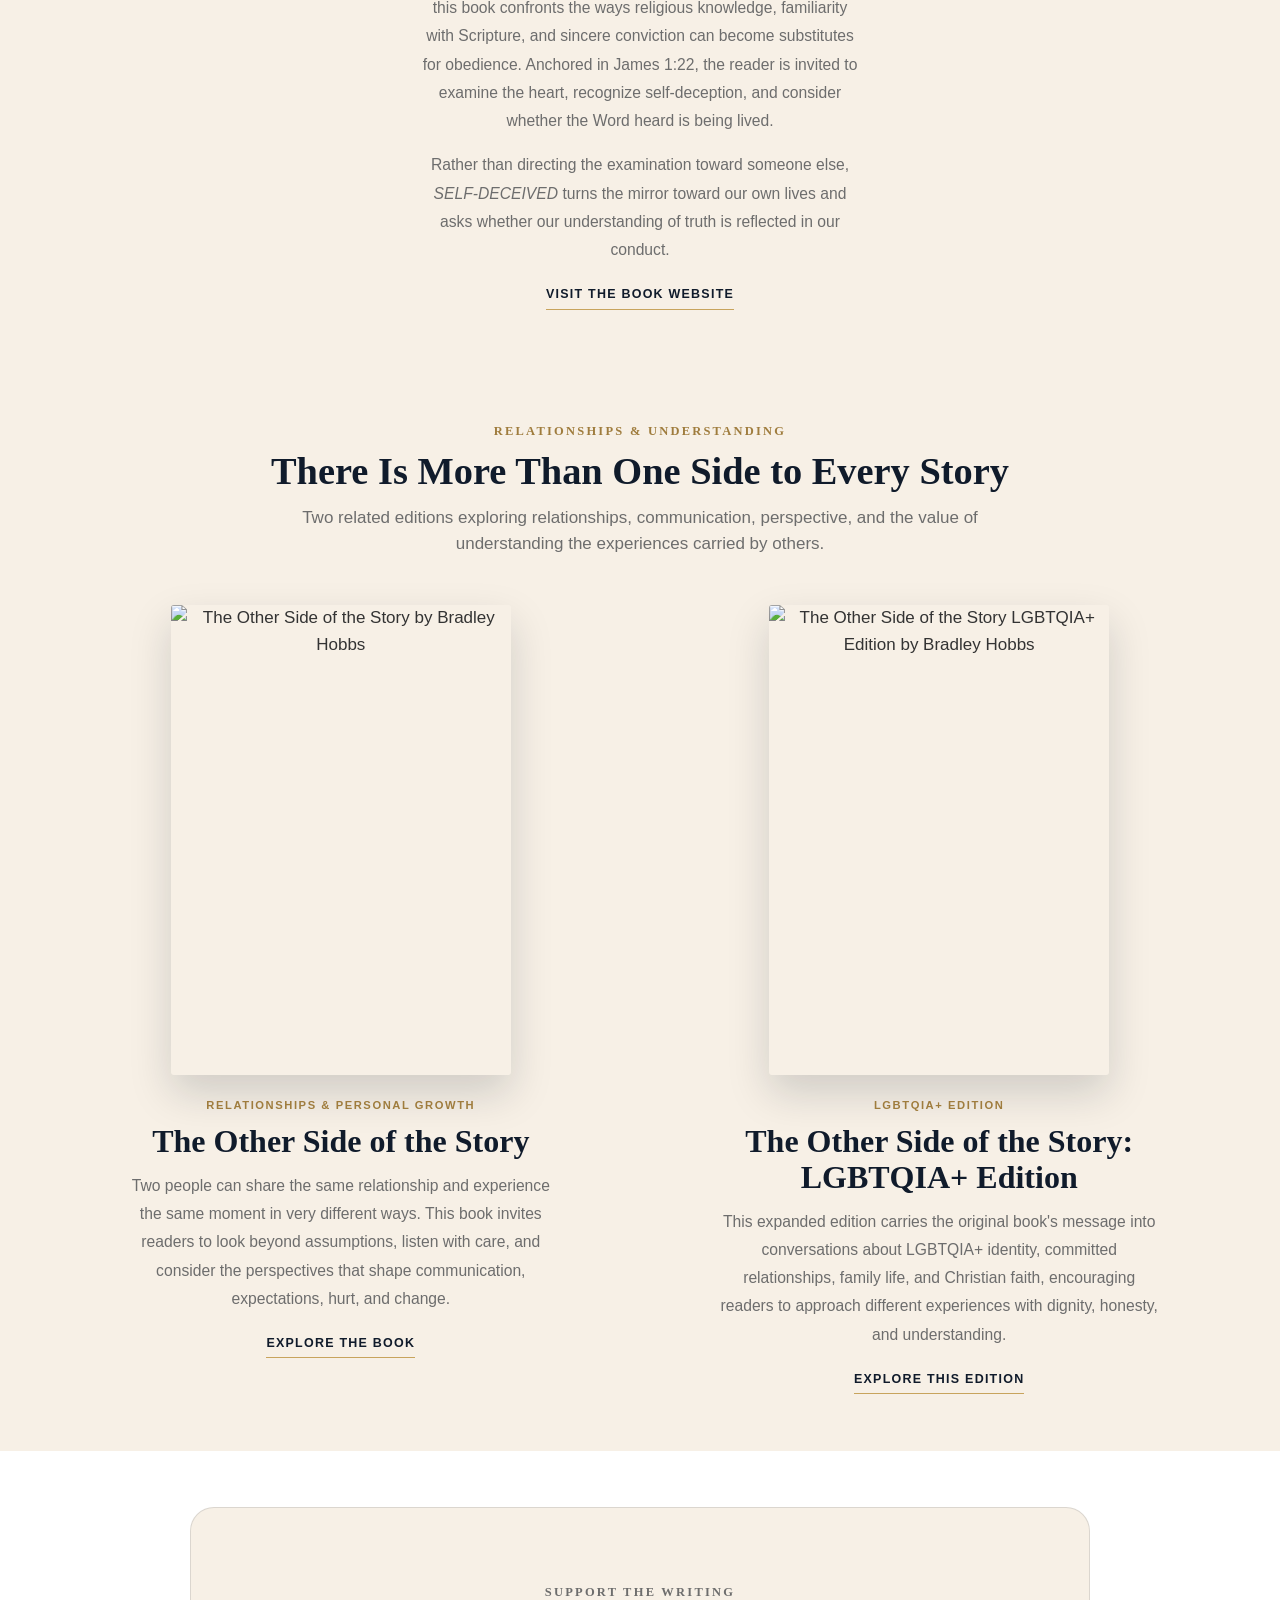
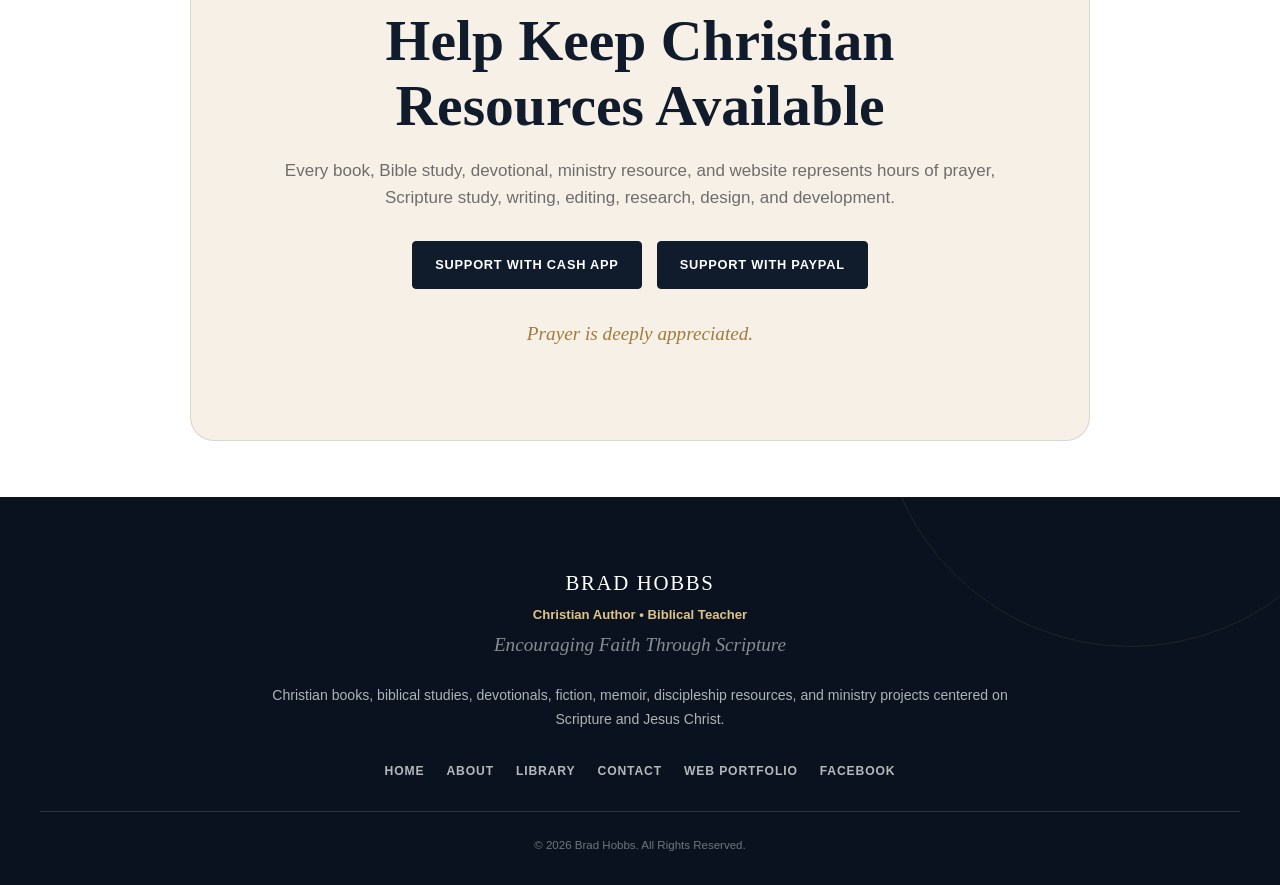
==== commit 0a692998: "Feature DISCERNMENT teaching alongside The Seven Things" ====
--- a/index.html
+++ b/index.html
@@ -89,6 +89,19 @@
             <a href="https://brad-hobbswd.github.io/six-things/" target="_blank" rel="noopener" class="editorial-book-link">Explore the Book</a>
           </div>
         </article>
+
+        <article class="showcase-book editorial-book">
+          <a href="https://brad-hobbswd.github.io/men-discernment/" target="_blank" rel="noopener" class="book-cover-link">
+            <img src="https://brad-hobbswd.github.io/men-discernment/images/82AFECE1-FA5A-4322-93B4-6E65A3721323.png" alt="DISCERNMENT: Men Who Know What Matters by Bradley Hobbs" loading="lazy" decoding="async">
+          </a>
+          <div class="showcase-book-content">
+            <span class="latest-type">BIBLICAL TEACHING · EIGHT-WEEK SERIES</span>
+            <h3>DISCERNMENT: Men Who Know What Matters</h3>
+            <p>An eight-week biblical teaching for men centered on spiritual discernment, honest conversation, wisdom, and brotherhood. Designed to encourage meaningful discussion, spiritual growth, and stronger relationships through Scripture.</p>
+            <a href="https://brad-hobbswd.github.io/men-discernment/" target="_blank" rel="noopener" class="editorial-book-link">Explore the Teaching</a>
+          </div>
+        </article>
+
       </div>
   </div>
 </div>
--- a/styles.css
+++ b/styles.css
@@ -4672,3 +4672,164 @@
   .card-content,.book-card-content,.feature-card-content{padding:14px}
   footer,.site-footer{padding:24px 14px}
 }
+
+/* =========================================================
+   NEWS PAGE AND DISTINCT NAVIGATION TREATMENT
+========================================================= */
+.nav-links a.nav-news-link{
+  color:var(--gold-light);
+  border:1px solid rgba(198,160,82,.48);
+  border-radius:999px;
+  padding:8px 15px;
+  background:linear-gradient(135deg,rgba(198,160,82,.12),rgba(198,160,82,.04));
+  letter-spacing:.14em;
+  font-weight:800;
+  box-shadow:inset 0 0 0 1px rgba(255,255,255,.025);
+}
+.nav-links a.nav-news-link::after{display:none}
+.nav-links a.nav-news-link:hover,
+.nav-links a.nav-news-link.active{
+  color:#fff;
+  background:linear-gradient(135deg,rgba(198,160,82,.3),rgba(198,160,82,.12));
+  border-color:var(--gold-light);
+  box-shadow:0 0 18px rgba(198,160,82,.14);
+}
+.news-page{background:var(--background);color:var(--white)}
+.news-hero{padding:clamp(58px,8vw,104px) 20px 44px;text-align:center;background:linear-gradient(180deg,rgba(198,160,82,.08),transparent)}
+.news-hero h1{font-family:"Cinzel",Georgia,serif;font-size:clamp(2.25rem,5vw,4.1rem);line-height:1.1;margin:8px 0 20px}
+.news-intro{max-width:760px;margin:0 auto;color:var(--muted);font-size:1.08rem}
+.news-hero-line{width:74px;height:2px;background:var(--gold);margin:28px auto}
+.news-updated{font-size:.78rem;letter-spacing:.12em;color:var(--muted);font-weight:700}
+.news-updated span{color:var(--gold-light);margin-left:8px}
+.news-feed{padding-top:clamp(34px,5vw,64px)}
+.news-feed .section-inner{max-width:920px}
+.news-post{padding:clamp(22px,3.5vw,36px);margin-bottom:22px;border:1px solid var(--border-light);border-radius:var(--radius-medium);background:rgba(255,255,255,.025)}
+.news-post.news-featured{border-color:rgba(198,160,82,.5);background:linear-gradient(135deg,rgba(198,160,82,.08),rgba(255,255,255,.015))}
+.news-post-meta{display:flex;align-items:center;flex-wrap:wrap;gap:12px;margin-bottom:14px;color:var(--muted);font-size:.82rem}
+.news-tag{color:var(--gold-light);font-size:.7rem;font-weight:800;letter-spacing:.14em;text-transform:uppercase}
+.news-post h2{font-size:clamp(1.35rem,3vw,1.85rem);line-height:1.25;margin:0 0 14px}
+.news-post p{color:var(--muted);line-height:1.75}
+.news-post p:last-child{margin-bottom:0}
+.news-post-link{display:inline-flex;gap:8px;margin-top:4px;color:var(--gold-light);font-weight:700}
+.news-post-link:hover{color:var(--white)}
+.news-closing{text-align:center;padding:clamp(30px,5vw,55px) 20px 10px}
+.news-closing h2{margin:8px 0 14px}
+.news-closing>p:not(.section-label){max-width:640px;margin:0 auto;color:var(--muted)}
+.news-closing .hero-buttons{justify-content:center}
+.footer-news-link{color:var(--gold-light)!important;font-weight:800}
+@media(max-width:760px){
+ .nav-links a.nav-news-link{padding:10px 15px;border-radius:10px;box-shadow:none}
+ .news-post-meta{gap:8px}
+ .news-post{padding:22px 18px}
+}
+
+
+/* =========================================================
+   NEWS TIMELINE: DISTINCT DATE-BASED UPDATE SEPARATORS
+========================================================= */
+.news-feed .news-post{
+  position:relative;
+  overflow:visible;
+  margin:0 0 clamp(24px,3vw,34px);
+  padding:clamp(24px,3.5vw,38px) clamp(22px,3.5vw,40px);
+  border:0;
+  border-left:3px solid rgba(198,160,82,.62);
+  border-radius:0 14px 14px 0;
+  background:linear-gradient(105deg,rgba(198,160,82,.055),rgba(255,255,255,.018) 55%);
+  box-shadow:0 12px 30px rgba(0,0,0,.08);
+}
+.news-feed .news-post::before{
+  content:"";
+  position:absolute;
+  left:-8px;
+  top:34px;
+  width:13px;
+  height:13px;
+  border:2px solid var(--gold-light);
+  border-radius:50%;
+  background:var(--navy-deep);
+  box-shadow:0 0 0 5px rgba(198,160,82,.09);
+}
+.news-feed .news-post::after{
+  content:"";
+  position:absolute;
+  left:calc(-3px - clamp(8px,1vw,14px));
+  right:0;
+  bottom:calc(-1 * clamp(13px,1.6vw,18px));
+  height:1px;
+  background:linear-gradient(90deg,rgba(198,160,82,.65),rgba(198,160,82,.16) 55%,transparent);
+}
+.news-feed .news-post-meta{
+  display:flex;
+  align-items:center;
+  gap:10px 14px;
+  margin-bottom:17px;
+}
+.news-feed .news-post-meta time,
+.news-feed .news-post-meta>span:not(.news-tag){
+  display:inline-flex;
+  align-items:center;
+  padding:5px 11px;
+  border:1px solid rgba(198,160,82,.25);
+  border-radius:999px;
+  background:rgba(198,160,82,.07);
+  color:var(--ivory);
+  font-size:.76rem;
+  letter-spacing:.045em;
+}
+.news-feed .news-tag{
+  padding:5px 0;
+  color:var(--gold-light);
+}
+.news-feed .news-post h2{
+  max-width:760px;
+  margin-bottom:15px;
+}
+.news-feed .news-post p{
+  max-width:78ch;
+}
+.news-feed .news-post.news-featured{
+  border-left-color:var(--gold-light);
+  background:linear-gradient(105deg,rgba(198,160,82,.13),rgba(255,255,255,.025) 62%);
+}
+.news-feed .news-post.news-featured::before{
+  background:var(--gold-light);
+  box-shadow:0 0 0 5px rgba(198,160,82,.14),0 0 18px rgba(198,160,82,.25);
+}
+.news-feed .news-post:last-of-type::after{display:none}
+.news-feed .news-closing{
+  position:relative;
+  margin-top:clamp(28px,4vw,48px);
+  padding-top:clamp(38px,5vw,58px);
+}
+.news-feed .news-closing::before{
+  content:"";
+  display:block;
+  width:min(240px,60%);
+  height:1px;
+  margin:0 auto clamp(30px,4vw,44px);
+  background:linear-gradient(90deg,transparent,var(--gold),transparent);
+}
+@media(max-width:760px){
+  .news-feed .news-post{margin-bottom:25px;padding:22px 17px 22px 20px}
+  .news-feed .news-post::before{top:28px}
+  .news-feed .news-post-meta{align-items:flex-start;flex-direction:column;gap:6px}
+  .news-feed .news-tag{padding:0}
+}
+
+
+/* NEWS PAGE CONTRAST FIX: keep every text element readable */
+.news-page{background:#09121e!important;color:#f7f0e6!important}
+.news-page h1,.news-page h2,.news-page h3{color:#f7f0e6!important}
+.news-page .section-label{color:#dfc486!important}
+.news-page .news-intro,.news-page .news-post p,.news-page .news-closing>p:not(.section-label){color:#d7d0c5!important}
+.news-page .news-updated{color:#c9c1b5!important}
+.news-page .news-updated span{color:#dfc486!important}
+.news-page .news-post-meta time,.news-page .news-post-meta>span:not(.news-tag){color:#f7f0e6!important;background:rgba(198,160,82,.12)!important;border-color:rgba(198,160,82,.38)!important}
+.news-page .news-tag{color:#dfc486!important}
+.news-page .news-post-link{color:#dfc486!important}
+.news-page .news-post-link:hover{color:#fff!important}
+.news-page .news-post{background:linear-gradient(105deg,rgba(198,160,82,.07),rgba(255,255,255,.035) 55%)!important}
+.news-page .news-post.news-featured{background:linear-gradient(105deg,rgba(198,160,82,.15),rgba(255,255,255,.04) 62%)!important}
+.news-page .news-closing .primary-button{color:#09121e!important}
+.news-page .news-closing .secondary-button{color:#f7f0e6!important}
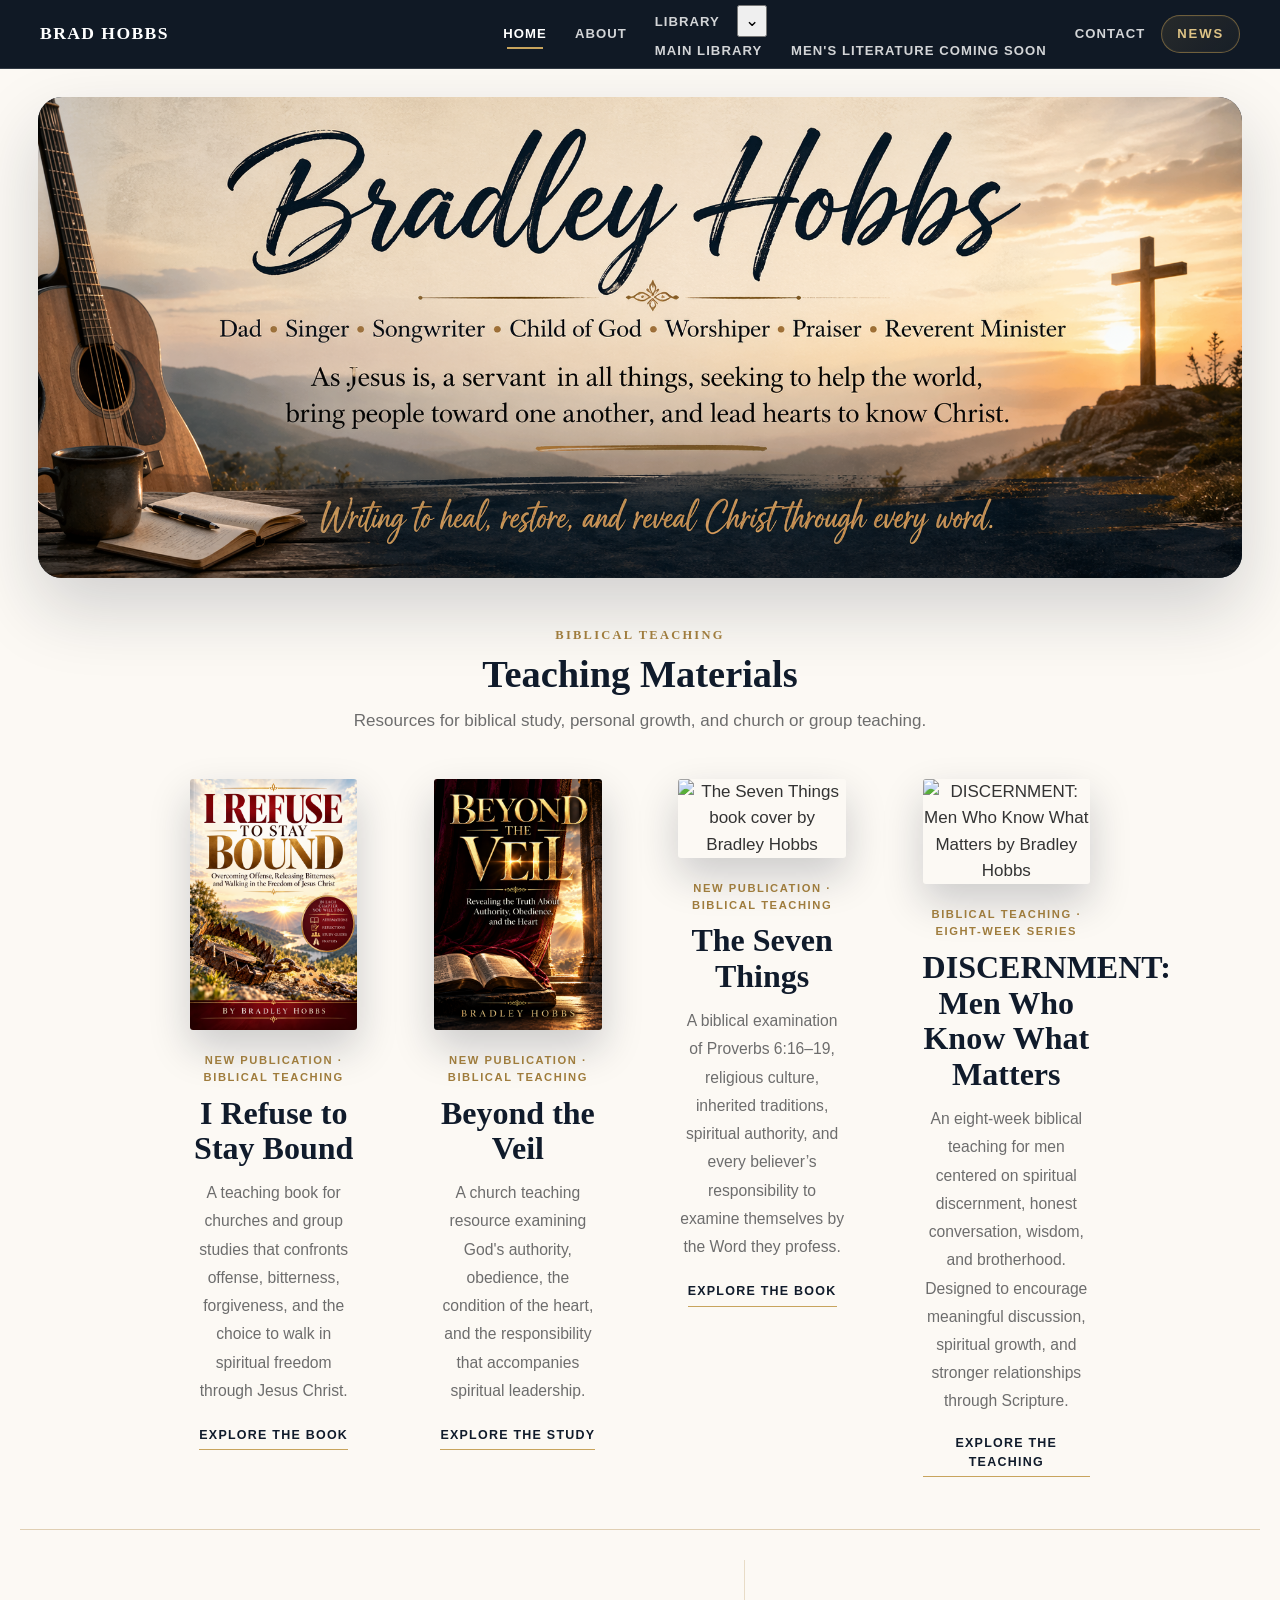
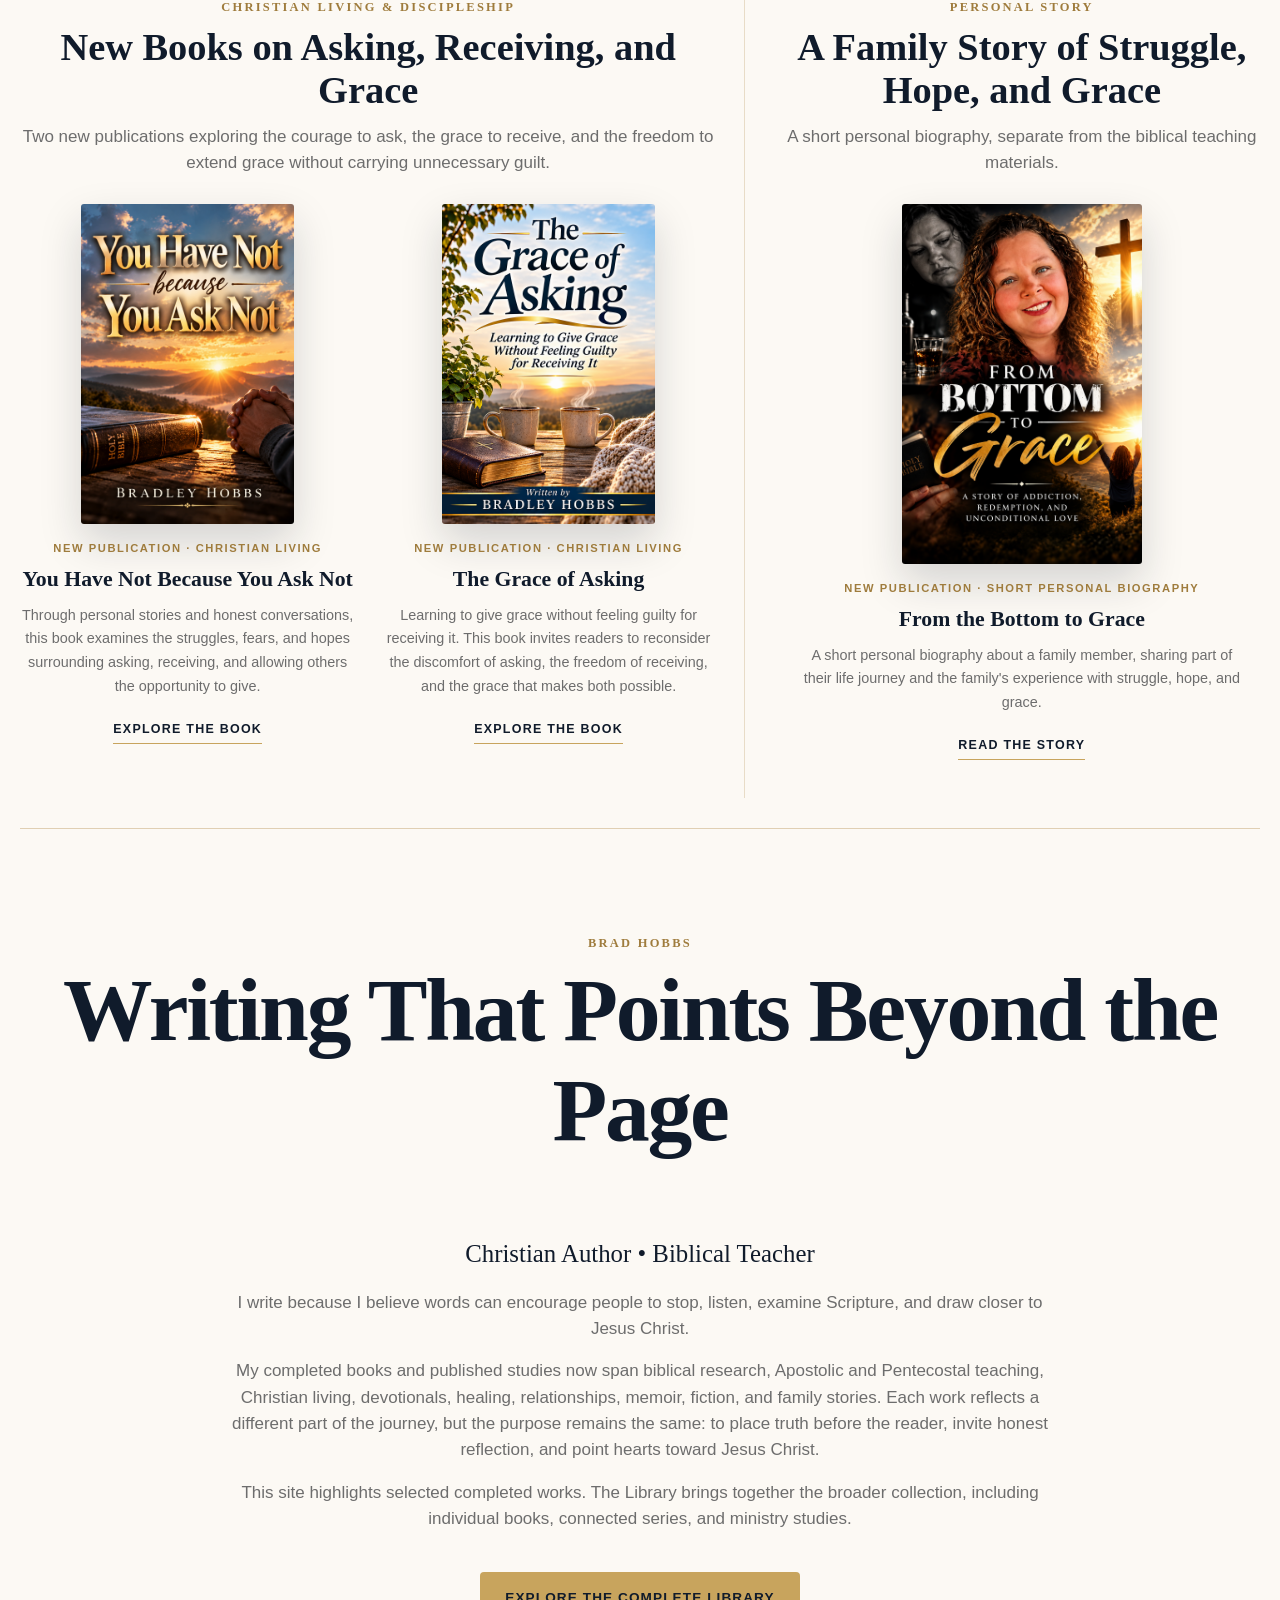
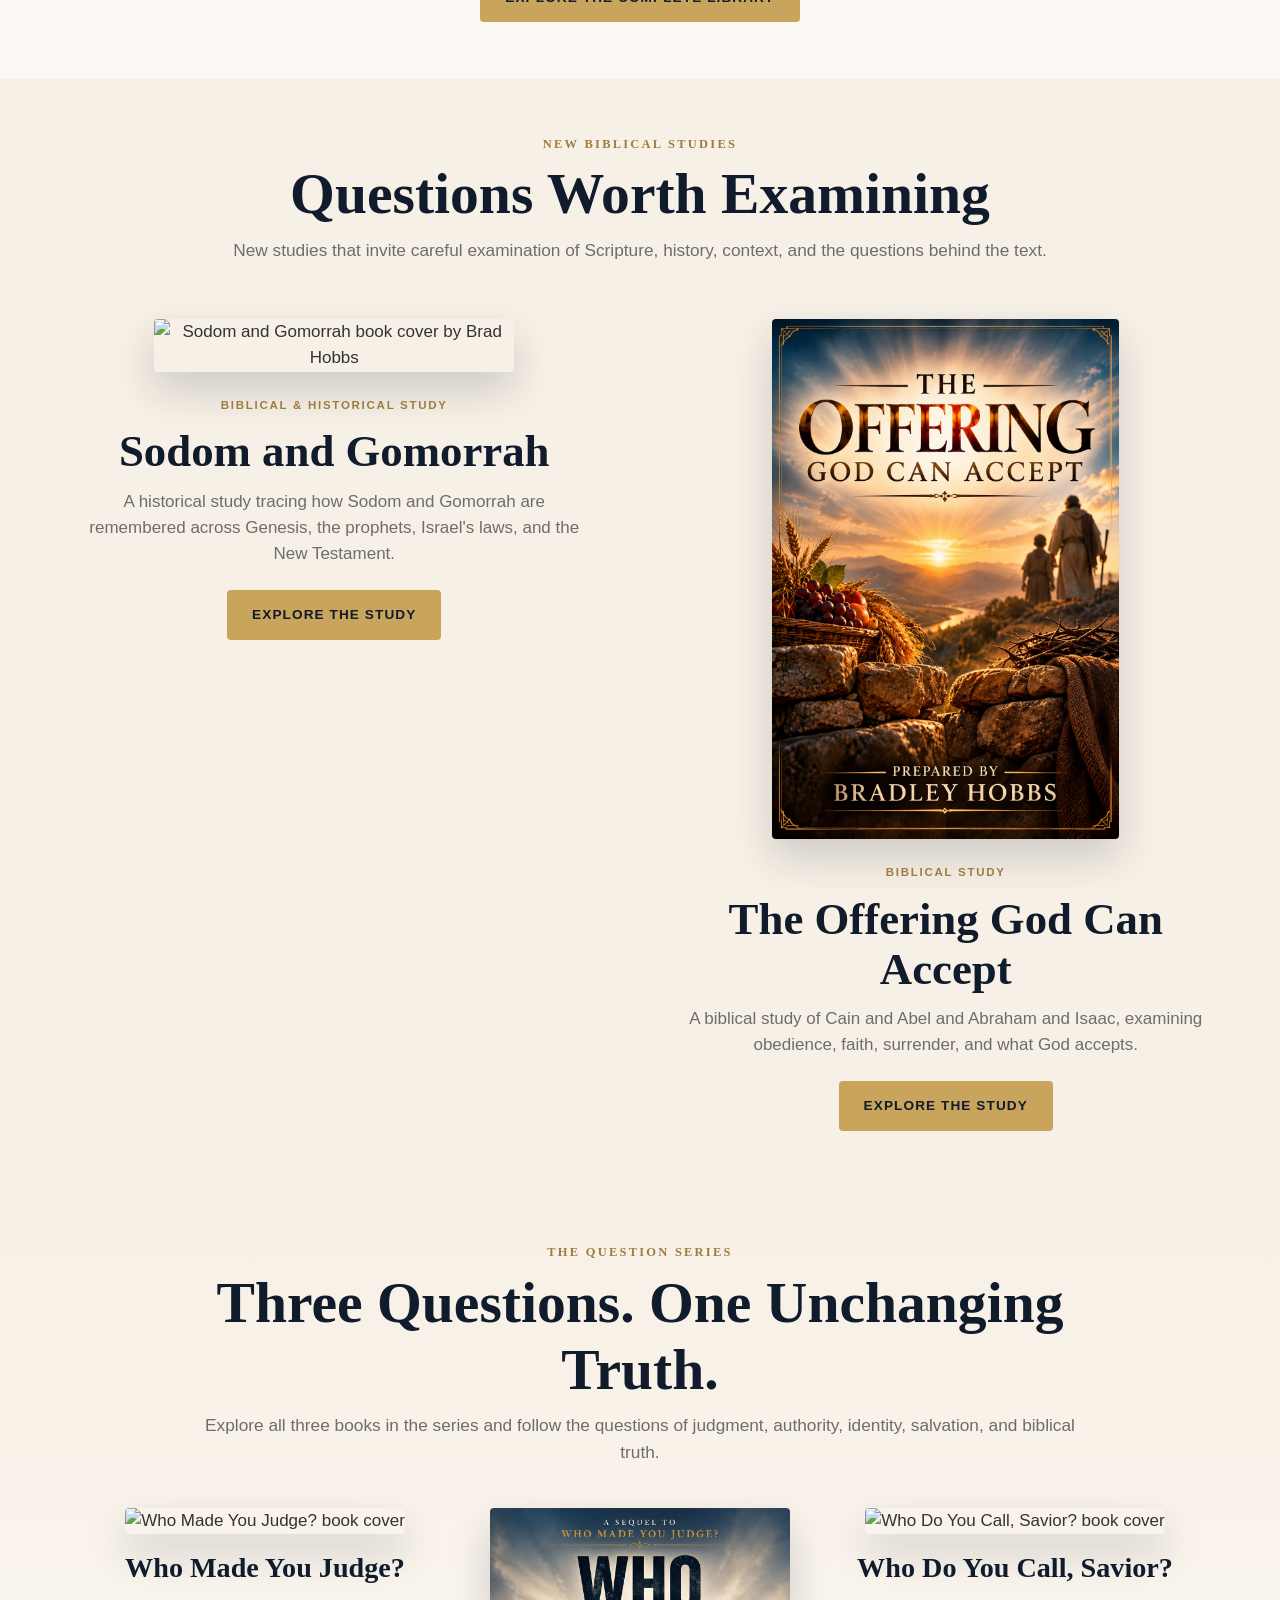
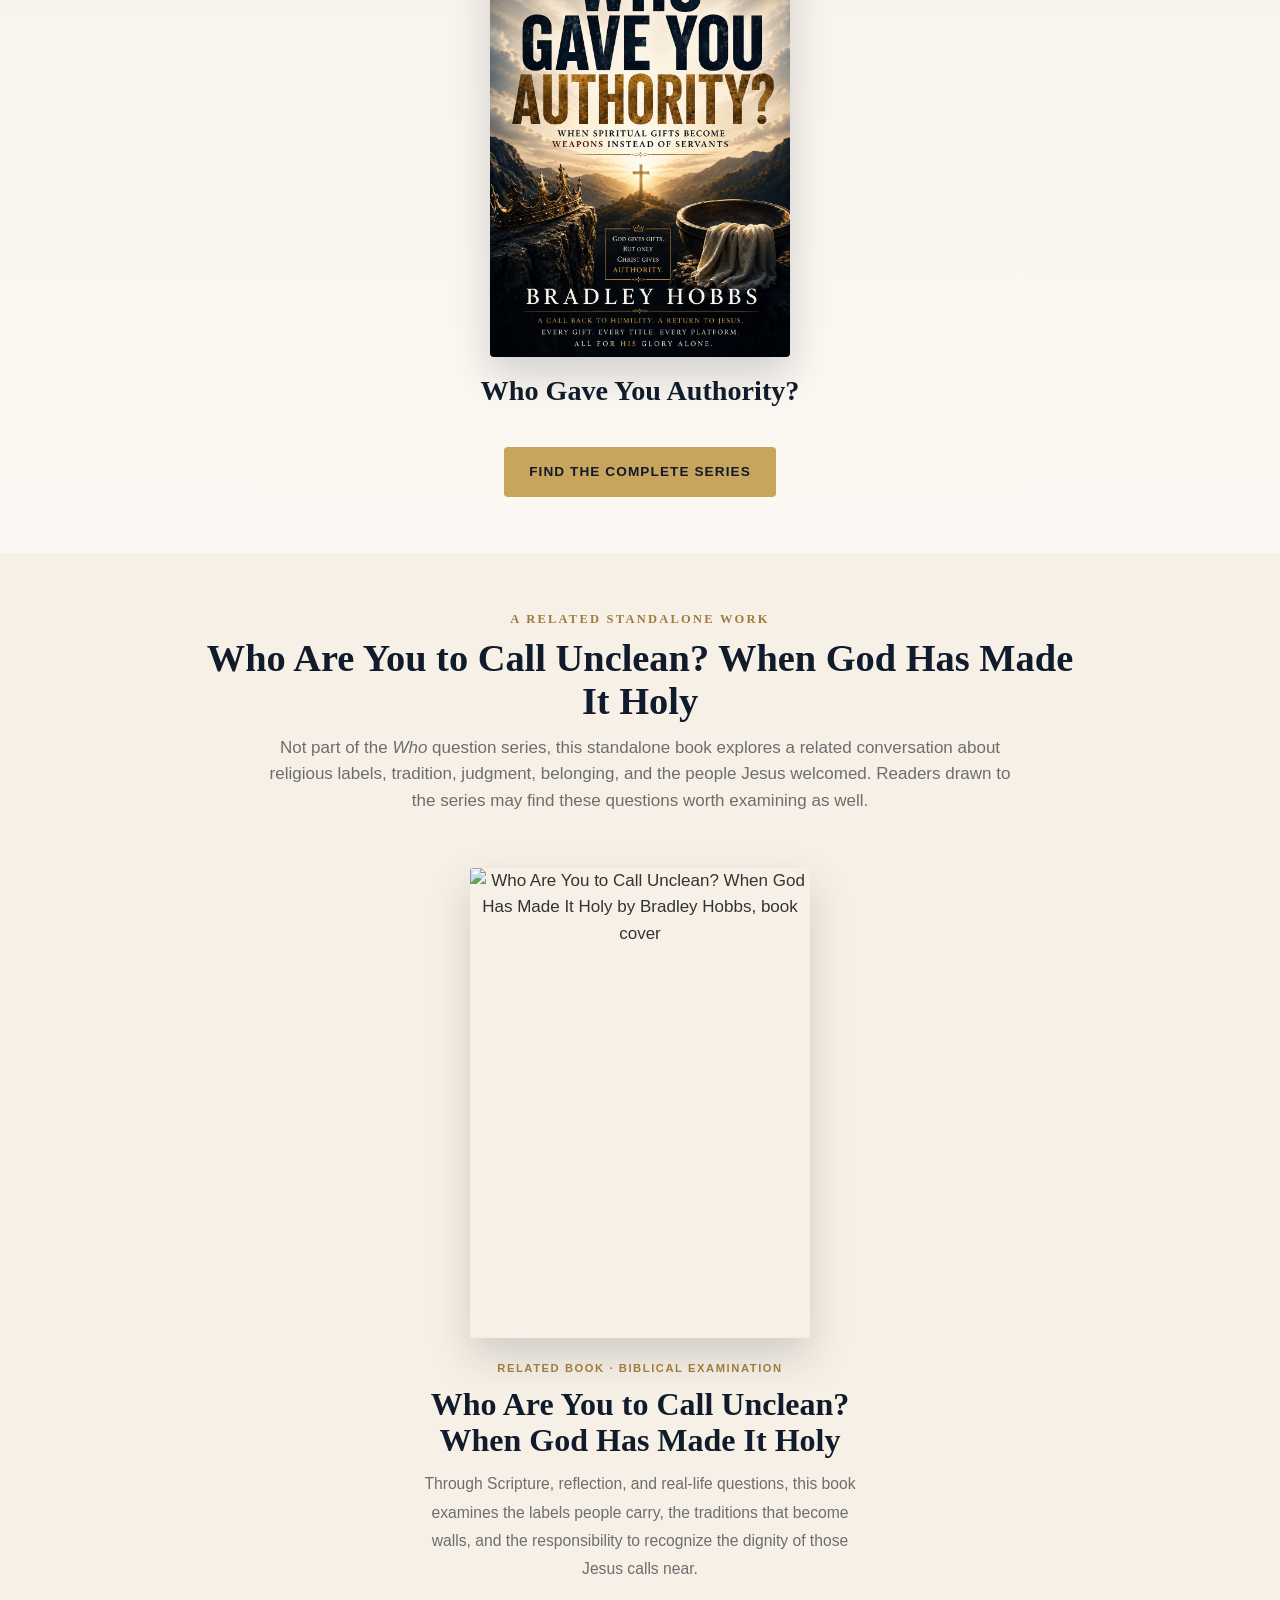
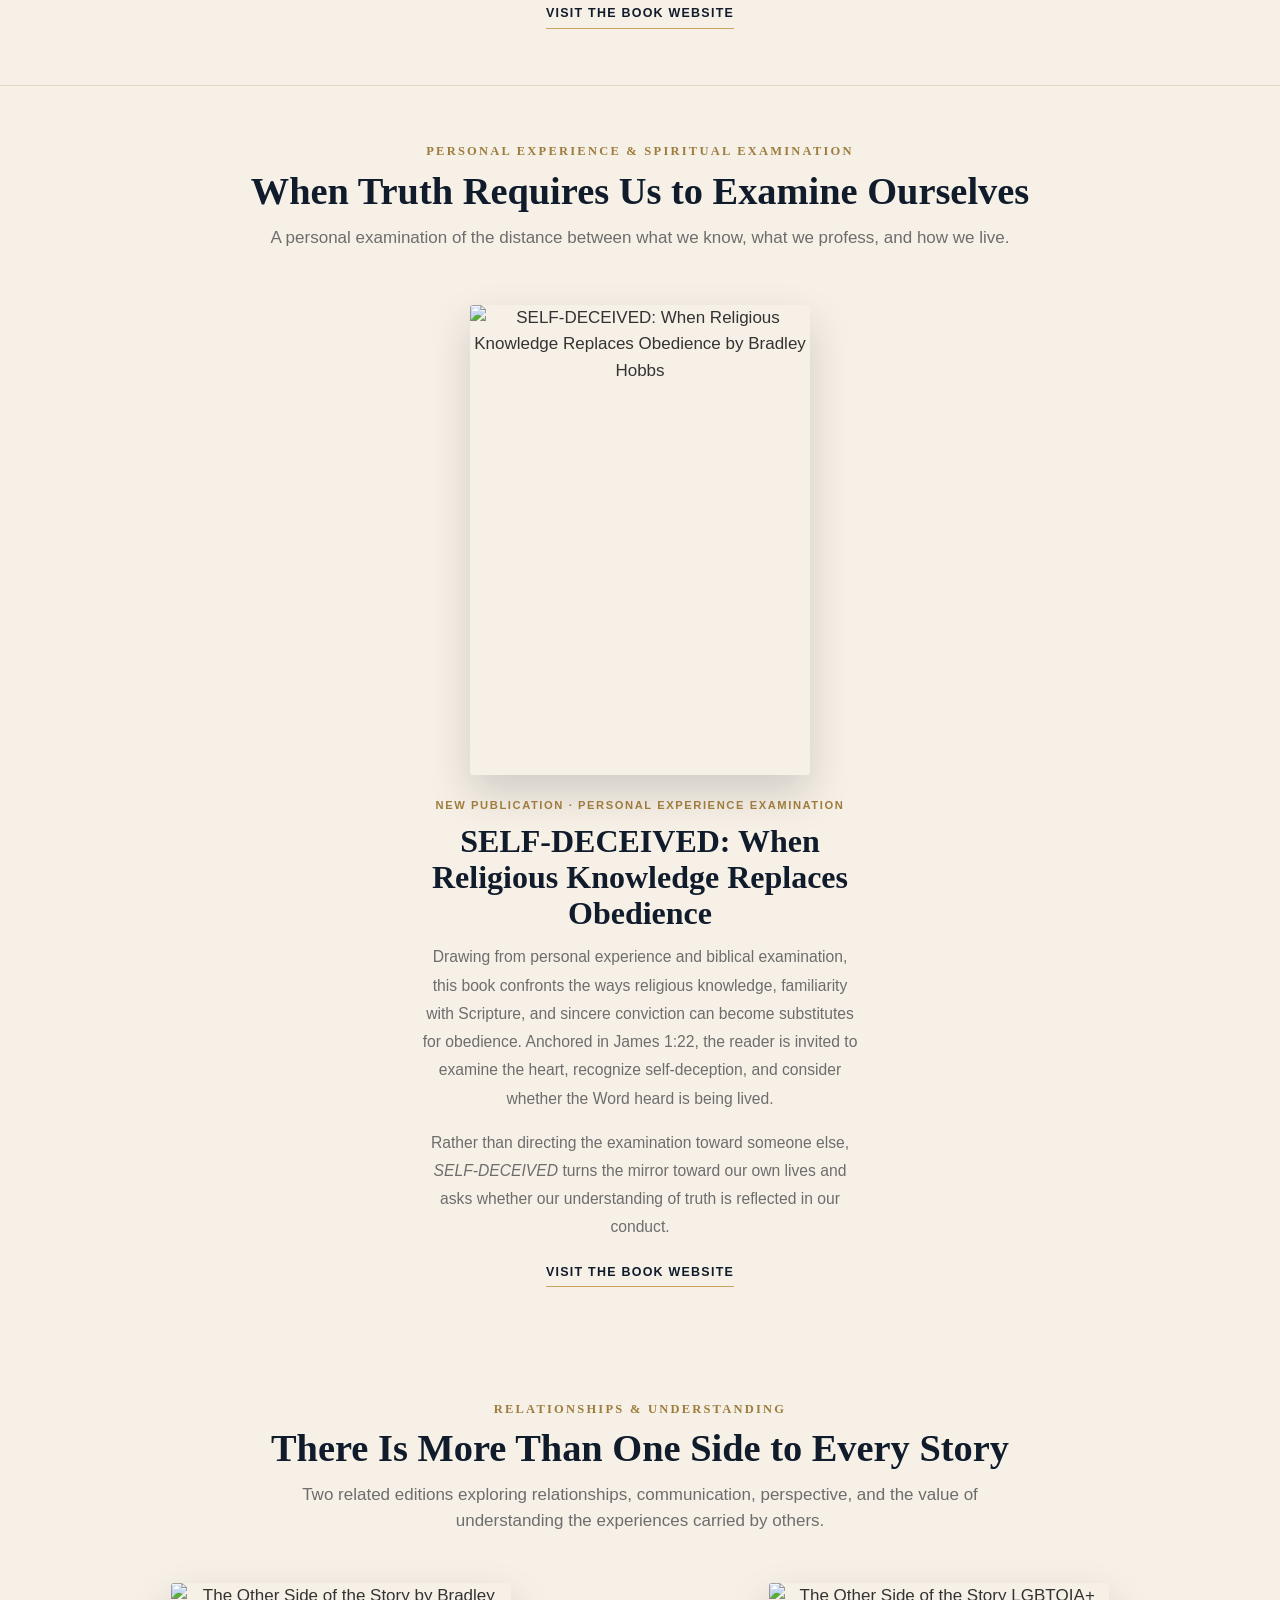
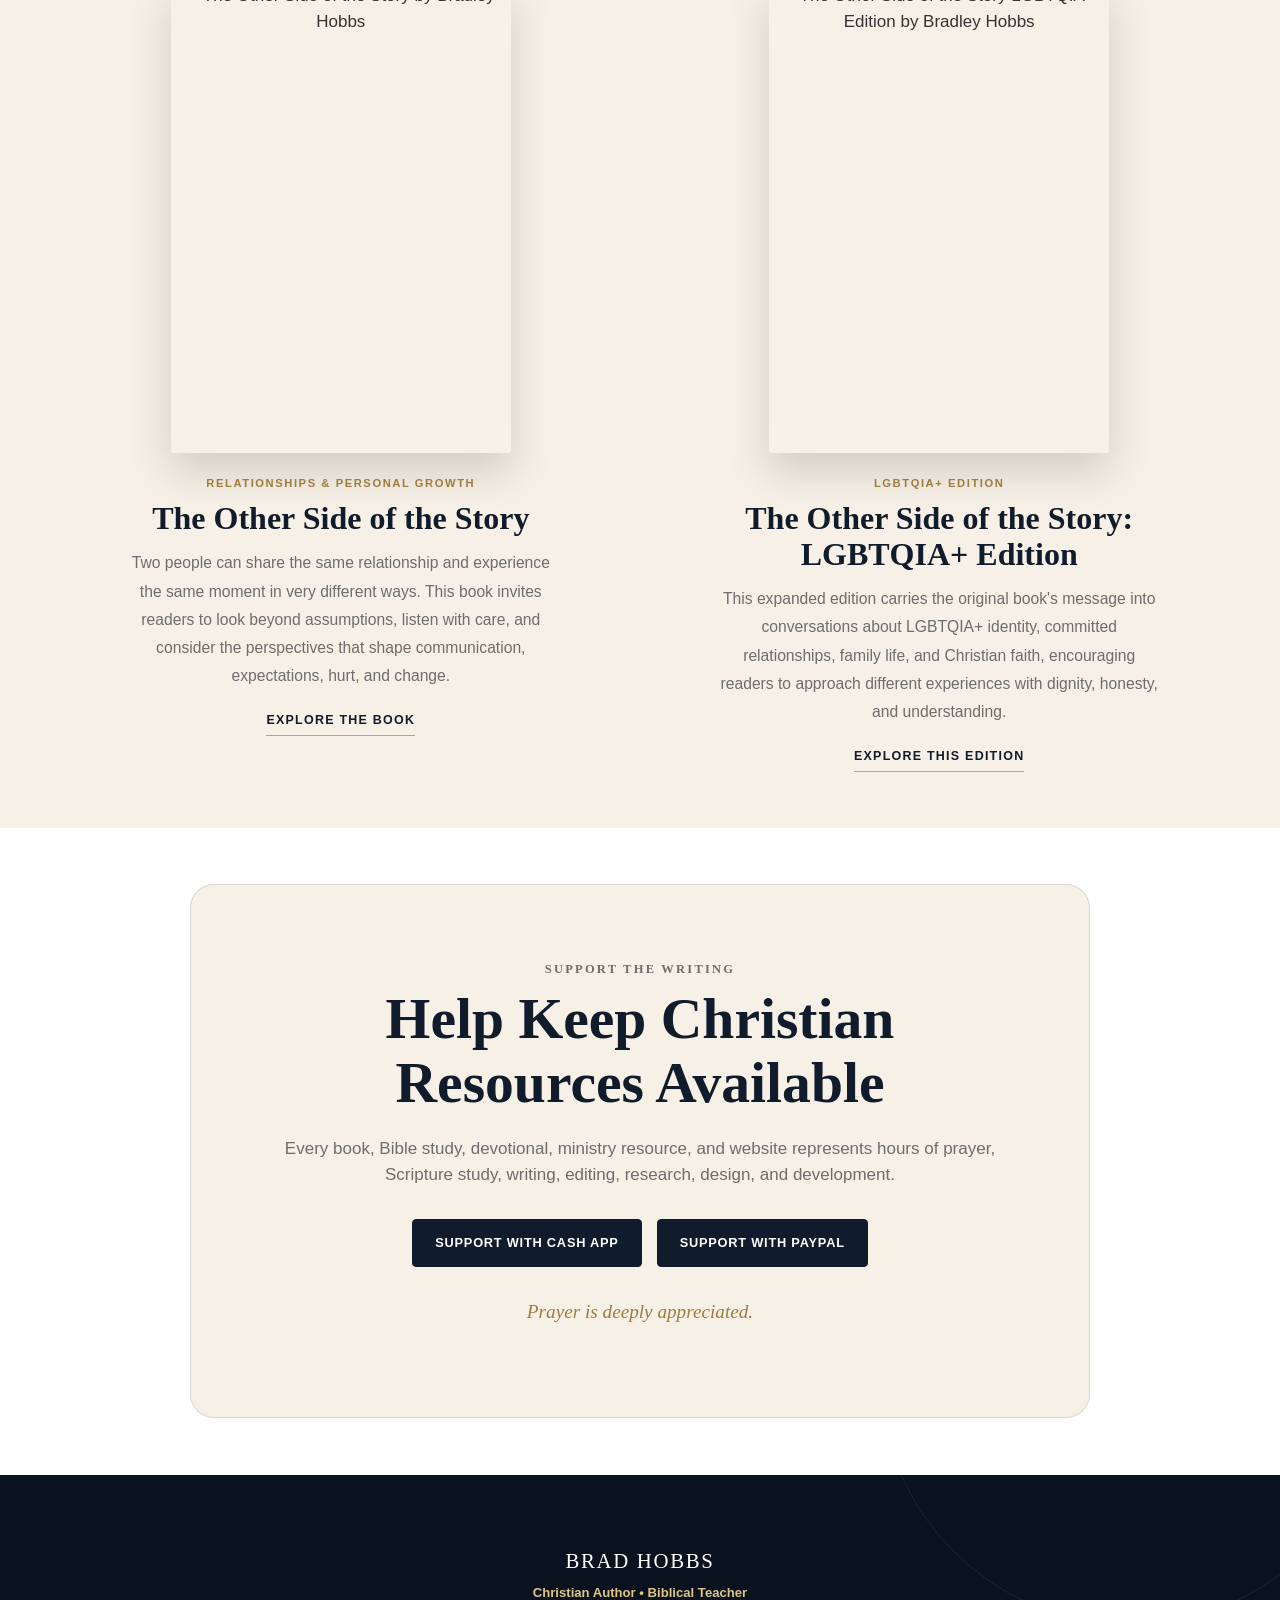
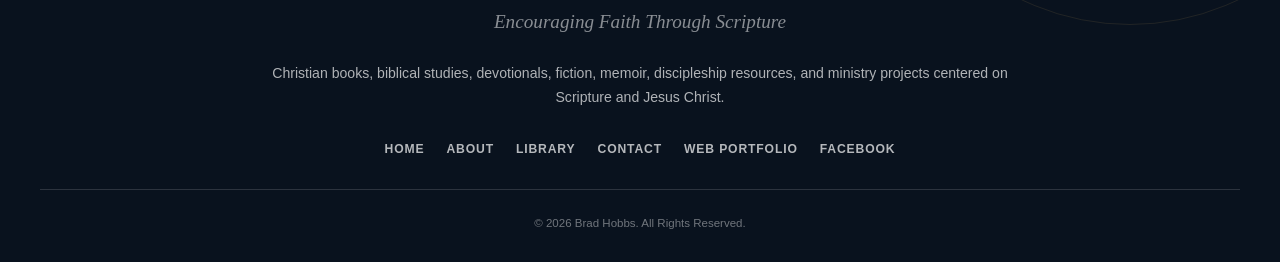
==== commit 6742a01f: "Add Library dropdown for Men's Literature" ====
--- a/index.html
+++ b/index.html
@@ -31,9 +31,14 @@
                     <a href="about.html">
                         About
                     </a>
-                    <a href="library.html">
-                        Library
-                    </a>
+                    <div class="nav-dropdown">
+  <a href="library.html" class="nav-dropdown-main">Library</a>
+  <button class="nav-dropdown-toggle" type="button" aria-label="Open Library submenu" aria-expanded="false"><span aria-hidden="true">⌄</span></button>
+  <div class="nav-dropdown-menu">
+    <a href="library.html">Main Library</a>
+    <a href="mens-literature.html">Men's Literature <span class="menu-coming">Coming Soon</span></a>
+  </div>
+</div>
                     <a href="contact.html">
                         Contact
                     </a>
--- a/styles.css
+++ b/styles.css
@@ -4833,3 +4833,96 @@
 .news-page .news-post.news-featured{background:linear-gradient(105deg,rgba(198,160,82,.15),rgba(255,255,255,.04) 62%)!important}
 .news-page .news-closing .primary-button{color:#09121e!important}
 .news-page .news-closing .secondary-button{color:#f7f0e6!important}
+
+/* DISCERNMENT joins the Biblical Teaching showcase beside The Seven Things. */
+@media (min-width: 761px) {
+  .featured-teaching-top .editorial-book-grid {
+    grid-template-columns: repeat(4, minmax(0, 1fr)) !important;
+    align-items: start;
+  }
+}
+@media (max-width: 760px) {
+  .featured-teaching-top .editorial-book-grid {
+    grid-template-columns: repeat(2, minmax(0, 1fr)) !important;
+  }
+}
+@media (max-width: 560px) {
+  .featured-teaching-top .editorial-book-grid {
+    grid-template-columns: minmax(0, 1fr) !important;
+  }
+}
+
+/* MOBILE FIX: DISCERNMENT and featured teaching cards use the full
+   available width instead of becoming narrow vertical text columns. */
+@media (max-width: 560px) {
+  .featured-teaching-top .editorial-book-grid {
+    display: grid !important;
+    grid-template-columns: minmax(0, 1fr) !important;
+    width: 100% !important;
+    gap: 36px !important;
+  }
+
+  .featured-teaching-top .editorial-book-grid .editorial-book {
+    width: 100% !important;
+    max-width: 100% !important;
+    min-width: 0 !important;
+    display: flex !important;
+    flex-direction: column !important;
+    align-items: center !important;
+    text-align: center !important;
+  }
+
+  .featured-teaching-top .editorial-book .book-cover-link {
+    display: flex !important;
+    justify-content: center !important;
+    width: 100% !important;
+    max-width: 100% !important;
+    height: auto !important;
+    margin: 0 auto 22px !important;
+  }
+
+  .featured-teaching-top .editorial-book .book-cover-link img {
+    width: auto !important;
+    max-width: min(72vw, 260px) !important;
+    max-height: none !important;
+    height: auto !important;
+    object-fit: contain !important;
+  }
+
+  .featured-teaching-top .editorial-book .showcase-book-content {
+    display: block !important;
+    width: 100% !important;
+    max-width: 100% !important;
+    min-width: 0 !important;
+    padding: 0 !important;
+    text-align: center !important;
+  }
+
+  .featured-teaching-top .editorial-book .showcase-book-content h3 {
+    width: 100% !important;
+    max-width: 100% !important;
+    font-size: clamp(1.65rem, 7vw, 2.25rem) !important;
+    line-height: 1.16 !important;
+    overflow-wrap: normal !important;
+    word-break: normal !important;
+    hyphens: auto !important;
+    margin: 0 auto 16px !important;
+  }
+
+  .featured-teaching-top .editorial-book .showcase-book-content p {
+    width: 100% !important;
+    max-width: 560px !important;
+    margin: 0 auto 20px !important;
+    font-size: 1rem !important;
+    line-height: 1.75 !important;
+    overflow-wrap: normal !important;
+    word-break: normal !important;
+  }
+
+  .featured-teaching-top .editorial-book .latest-type {
+    display: block !important;
+    max-width: 100% !important;
+    margin: 0 auto 12px !important;
+    text-align: center !important;
+  }
+}
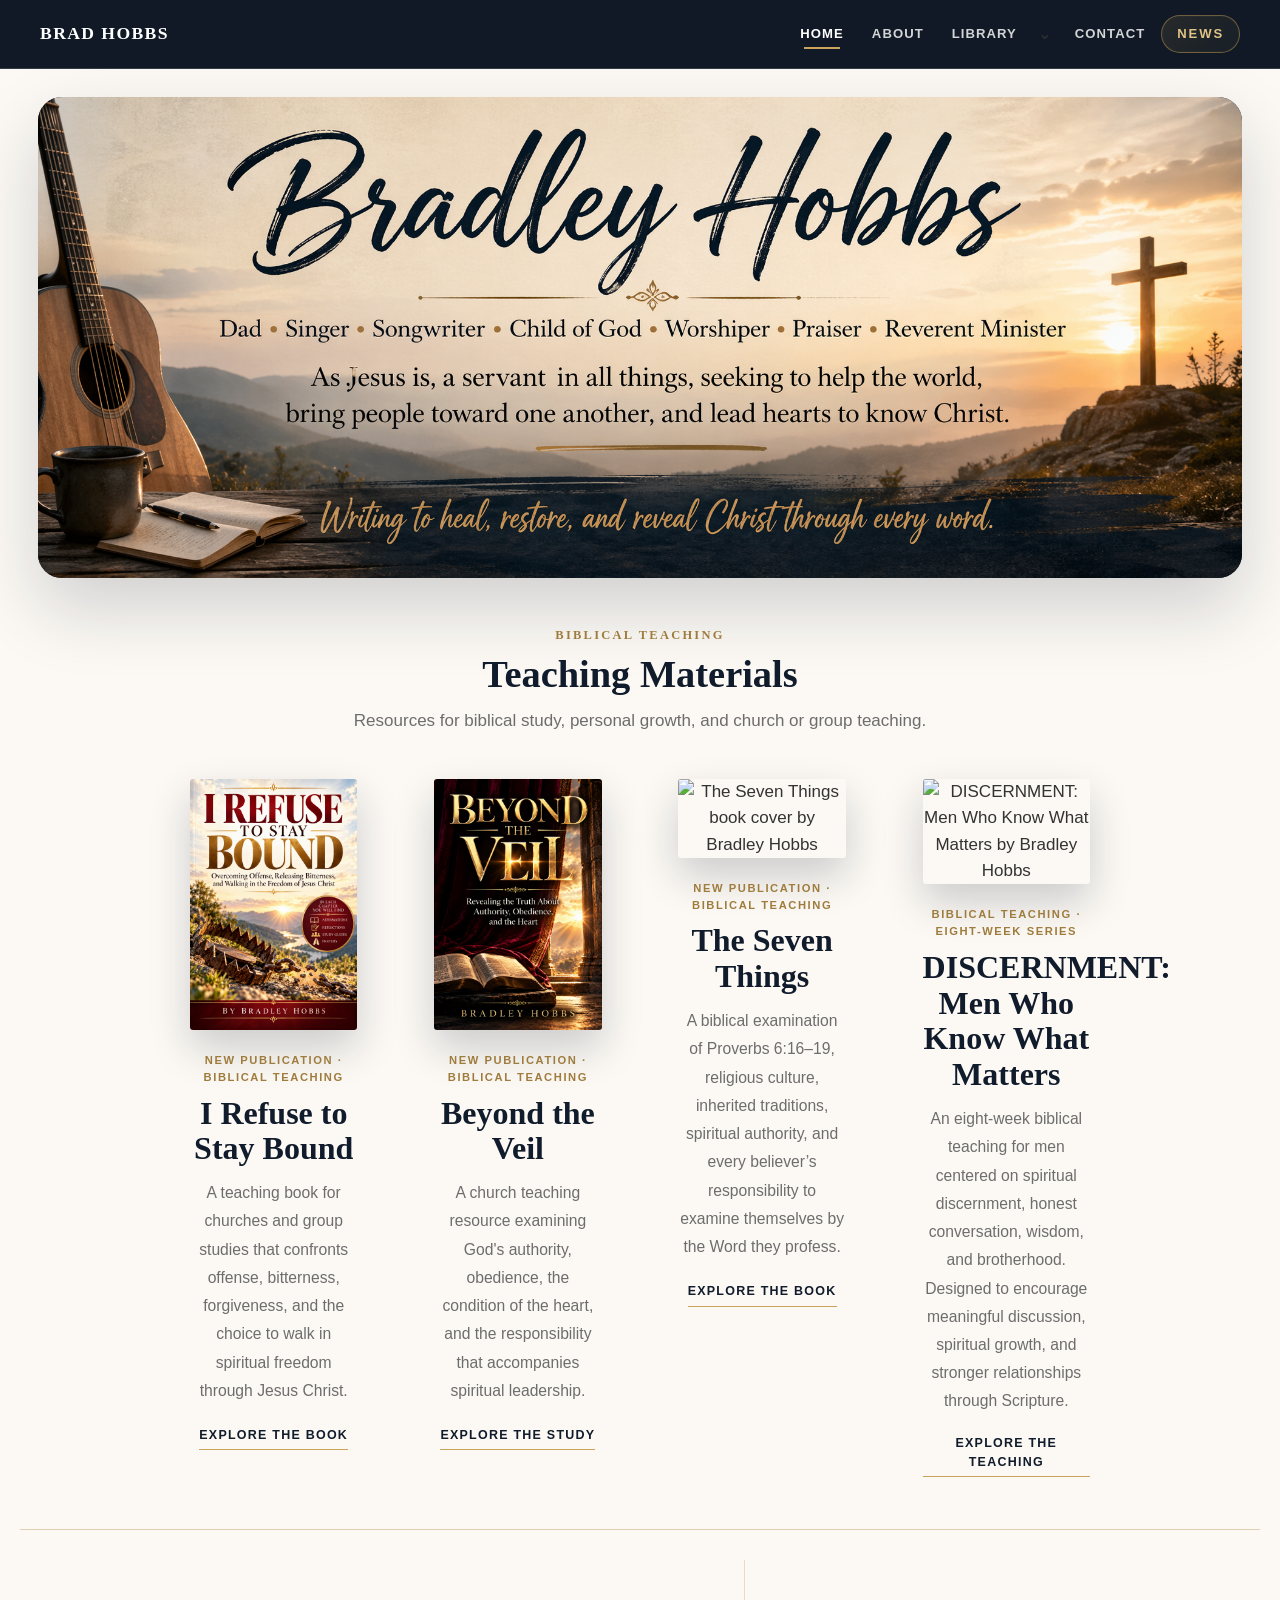
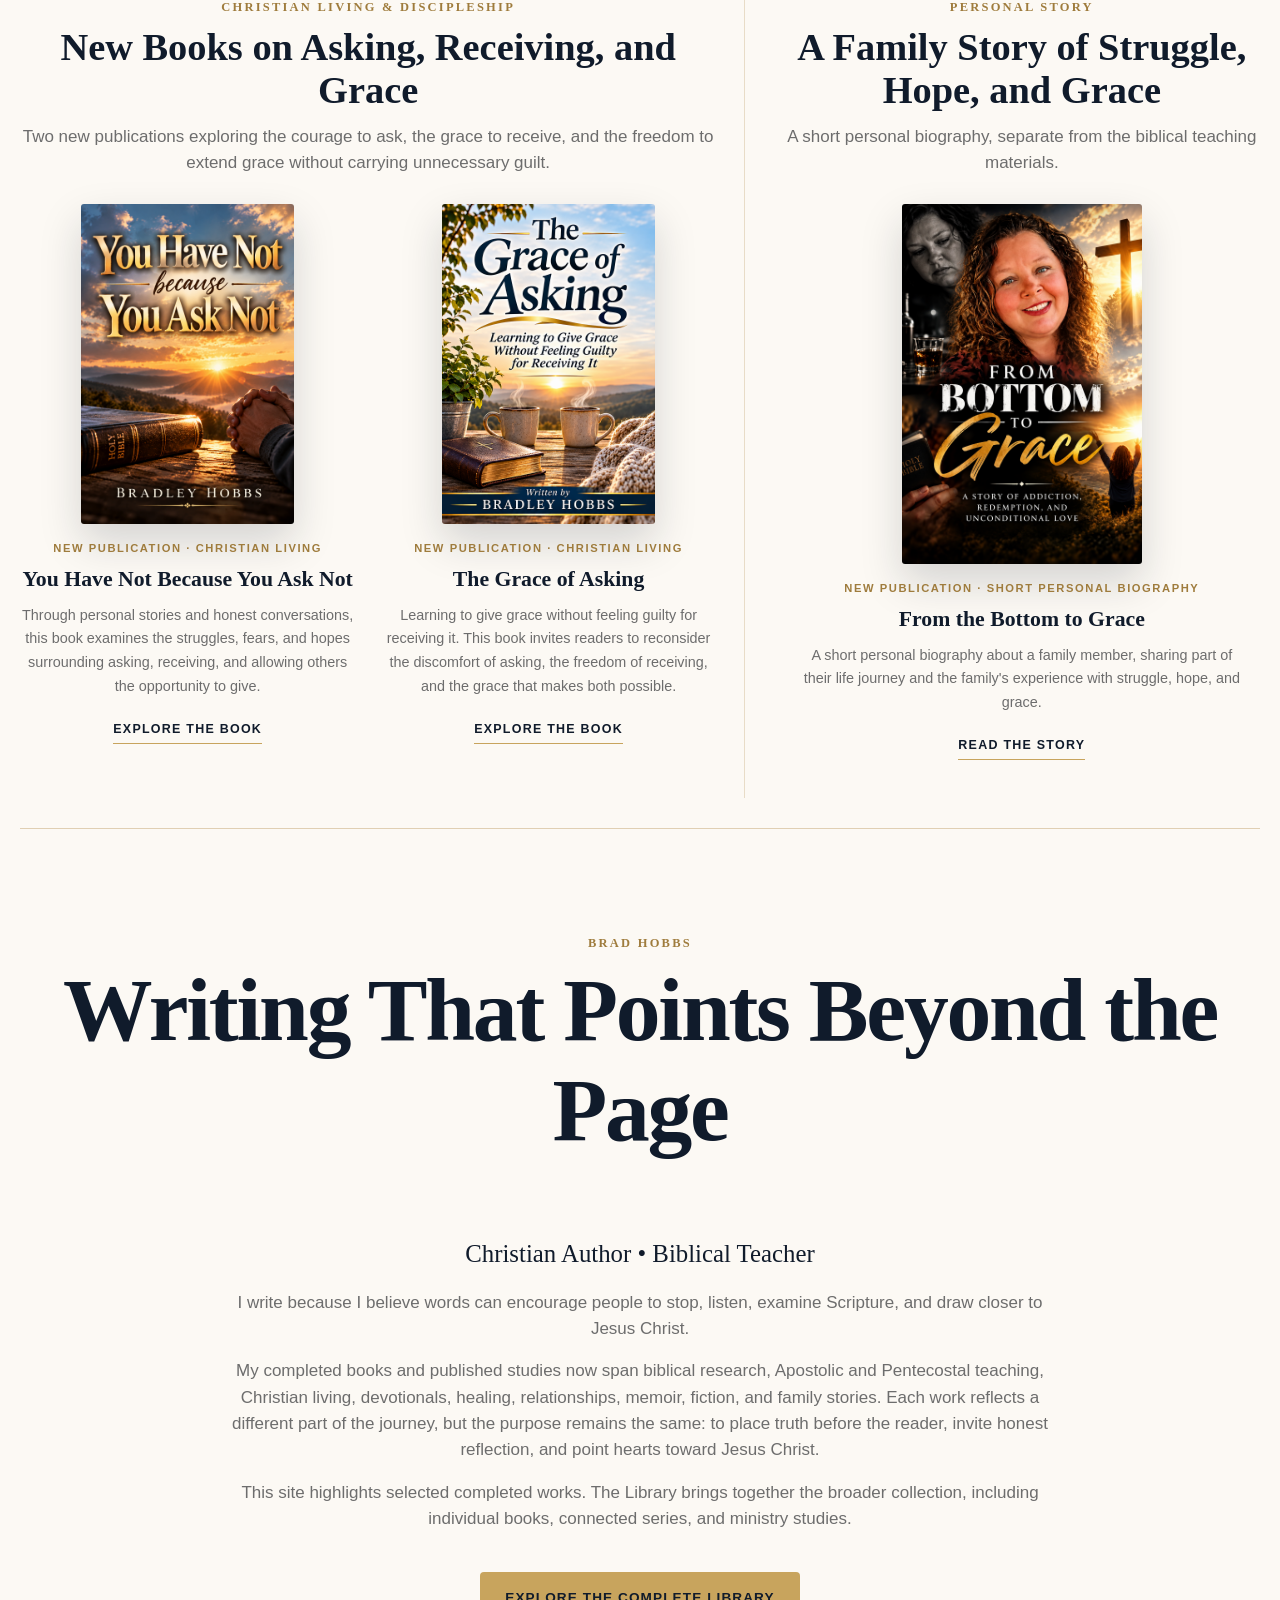
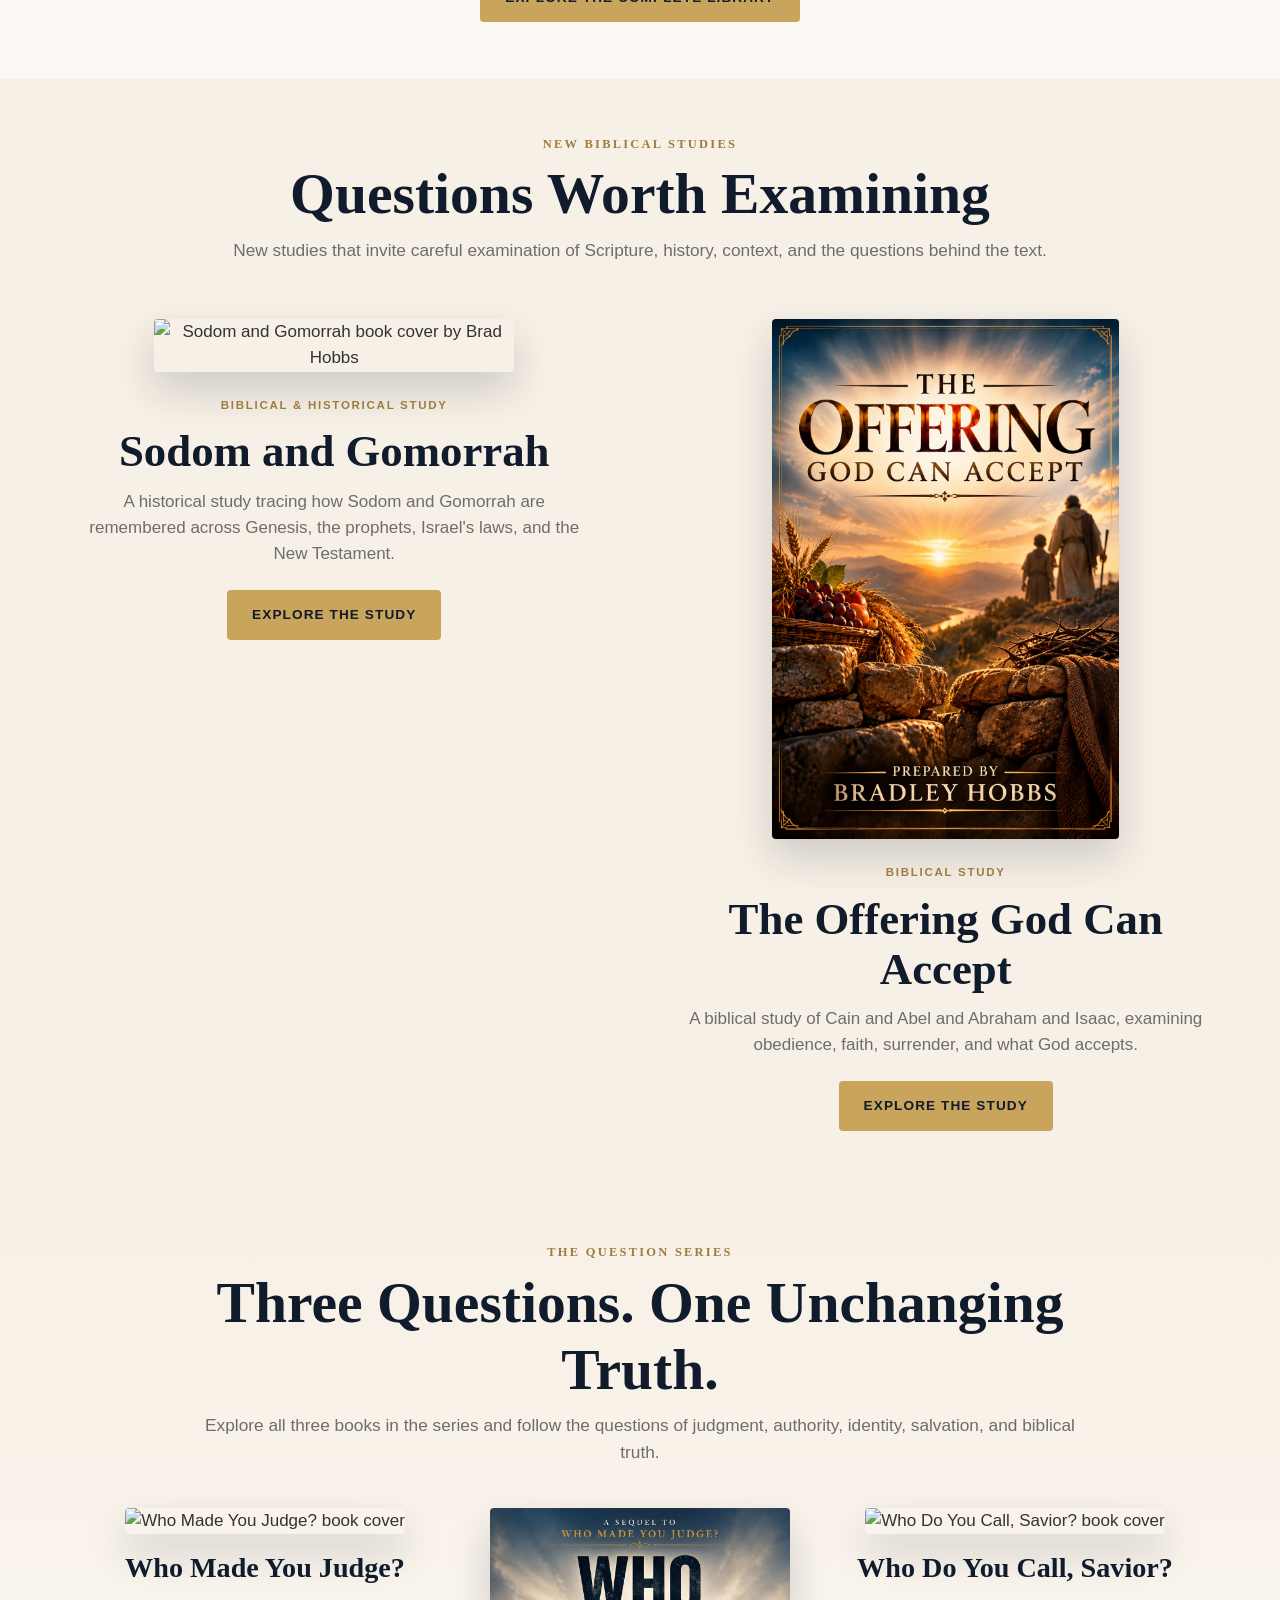
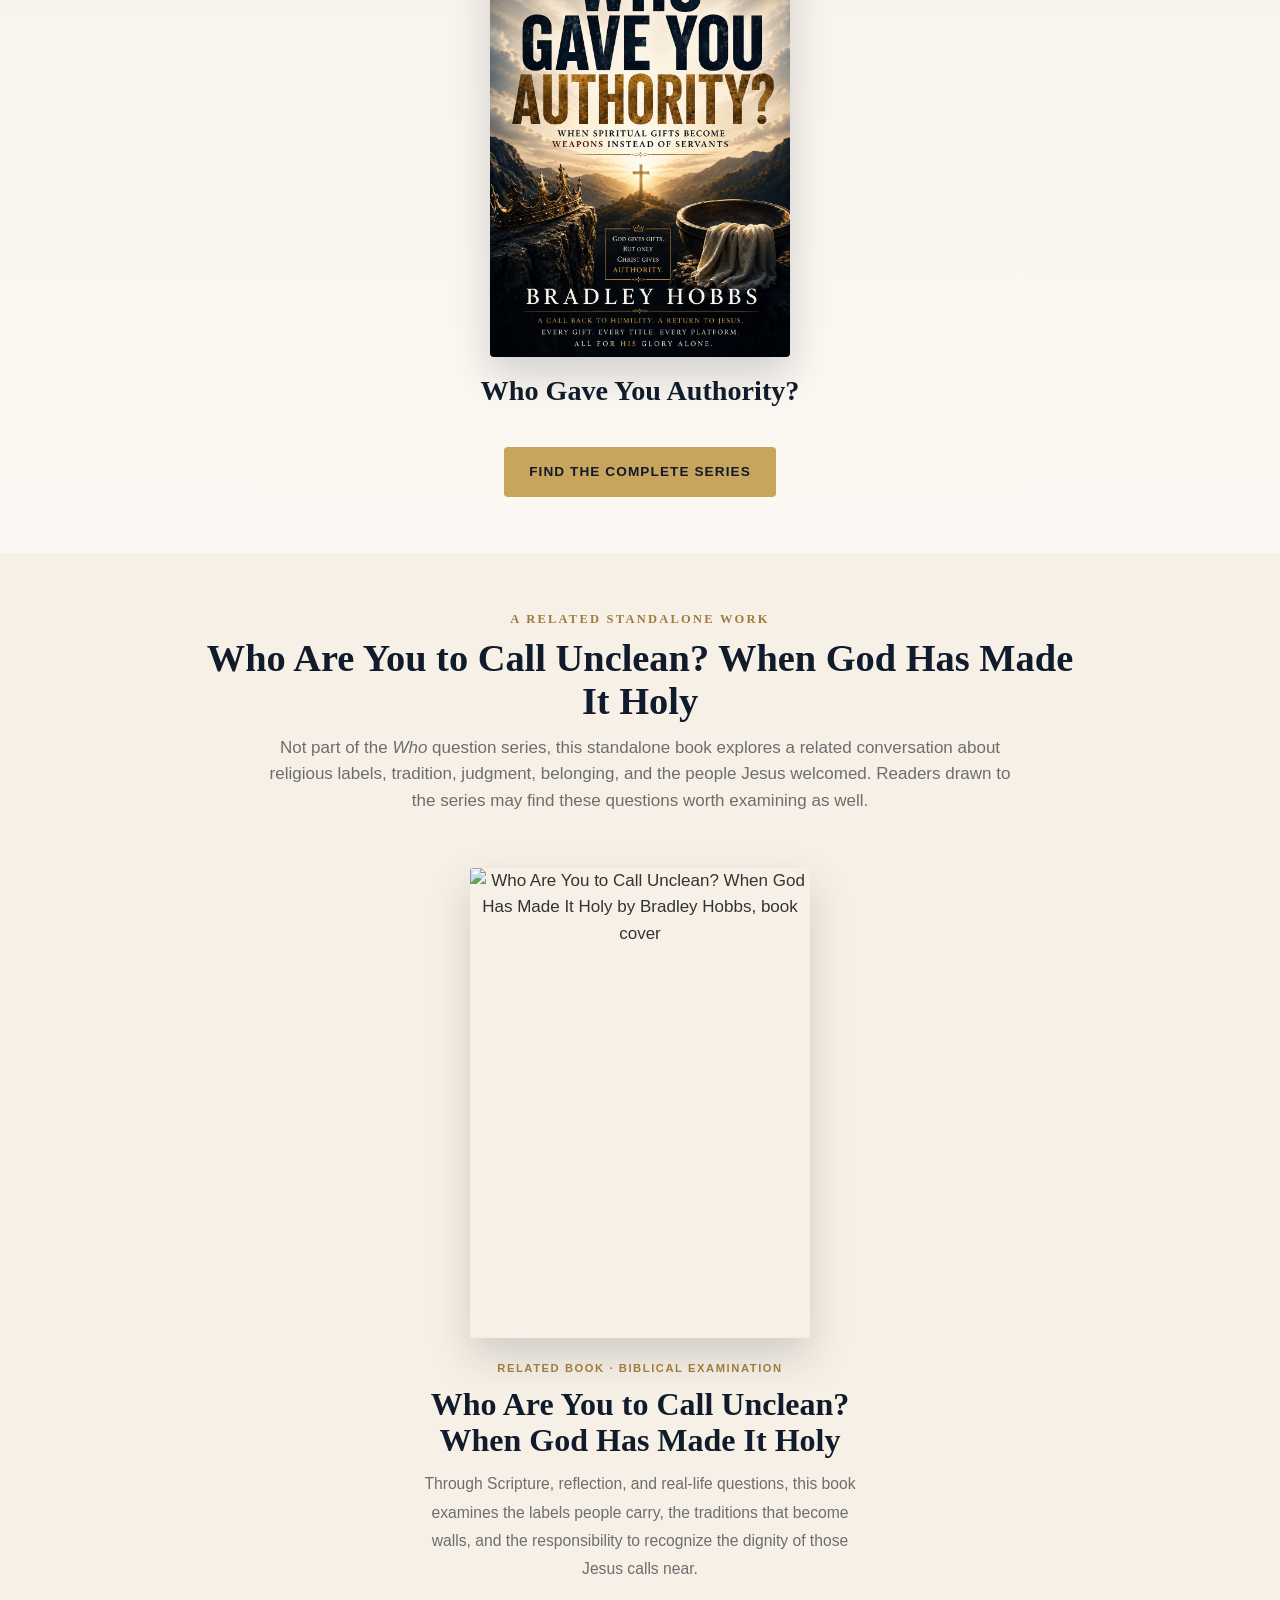
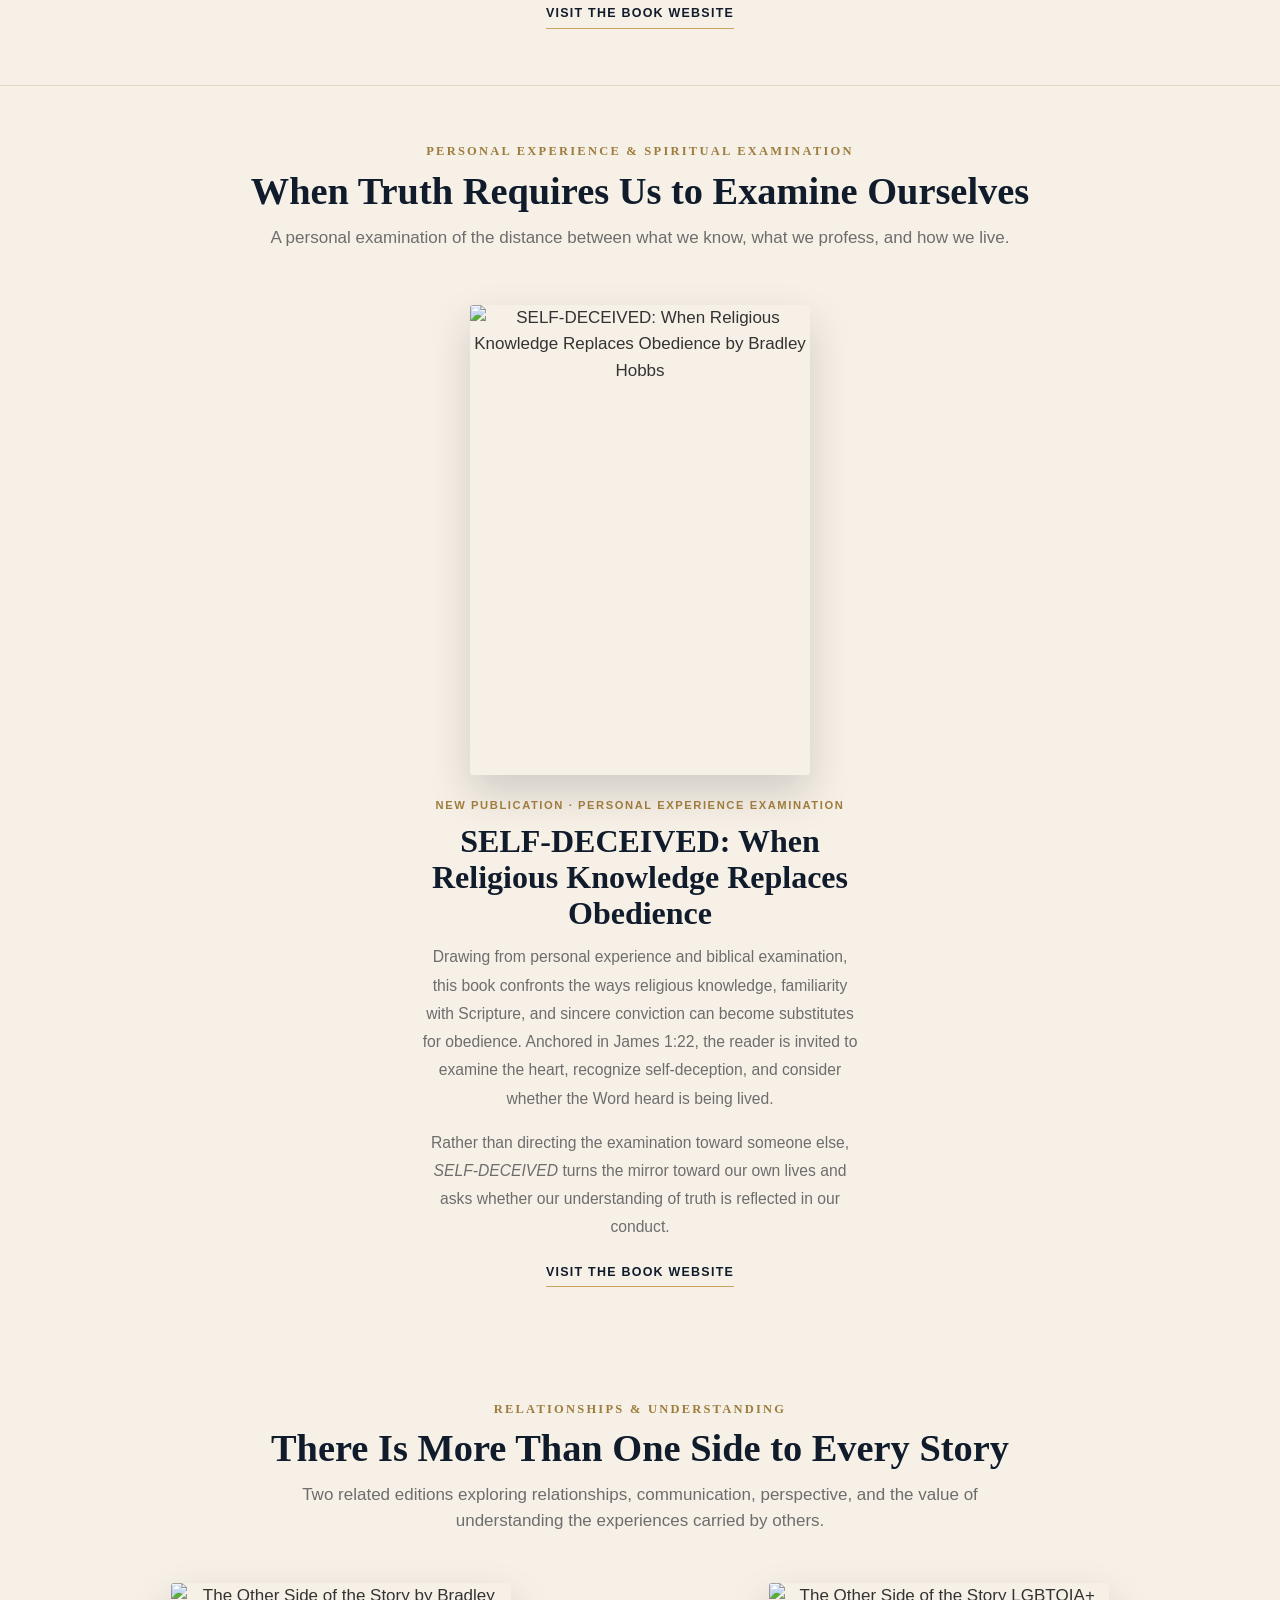
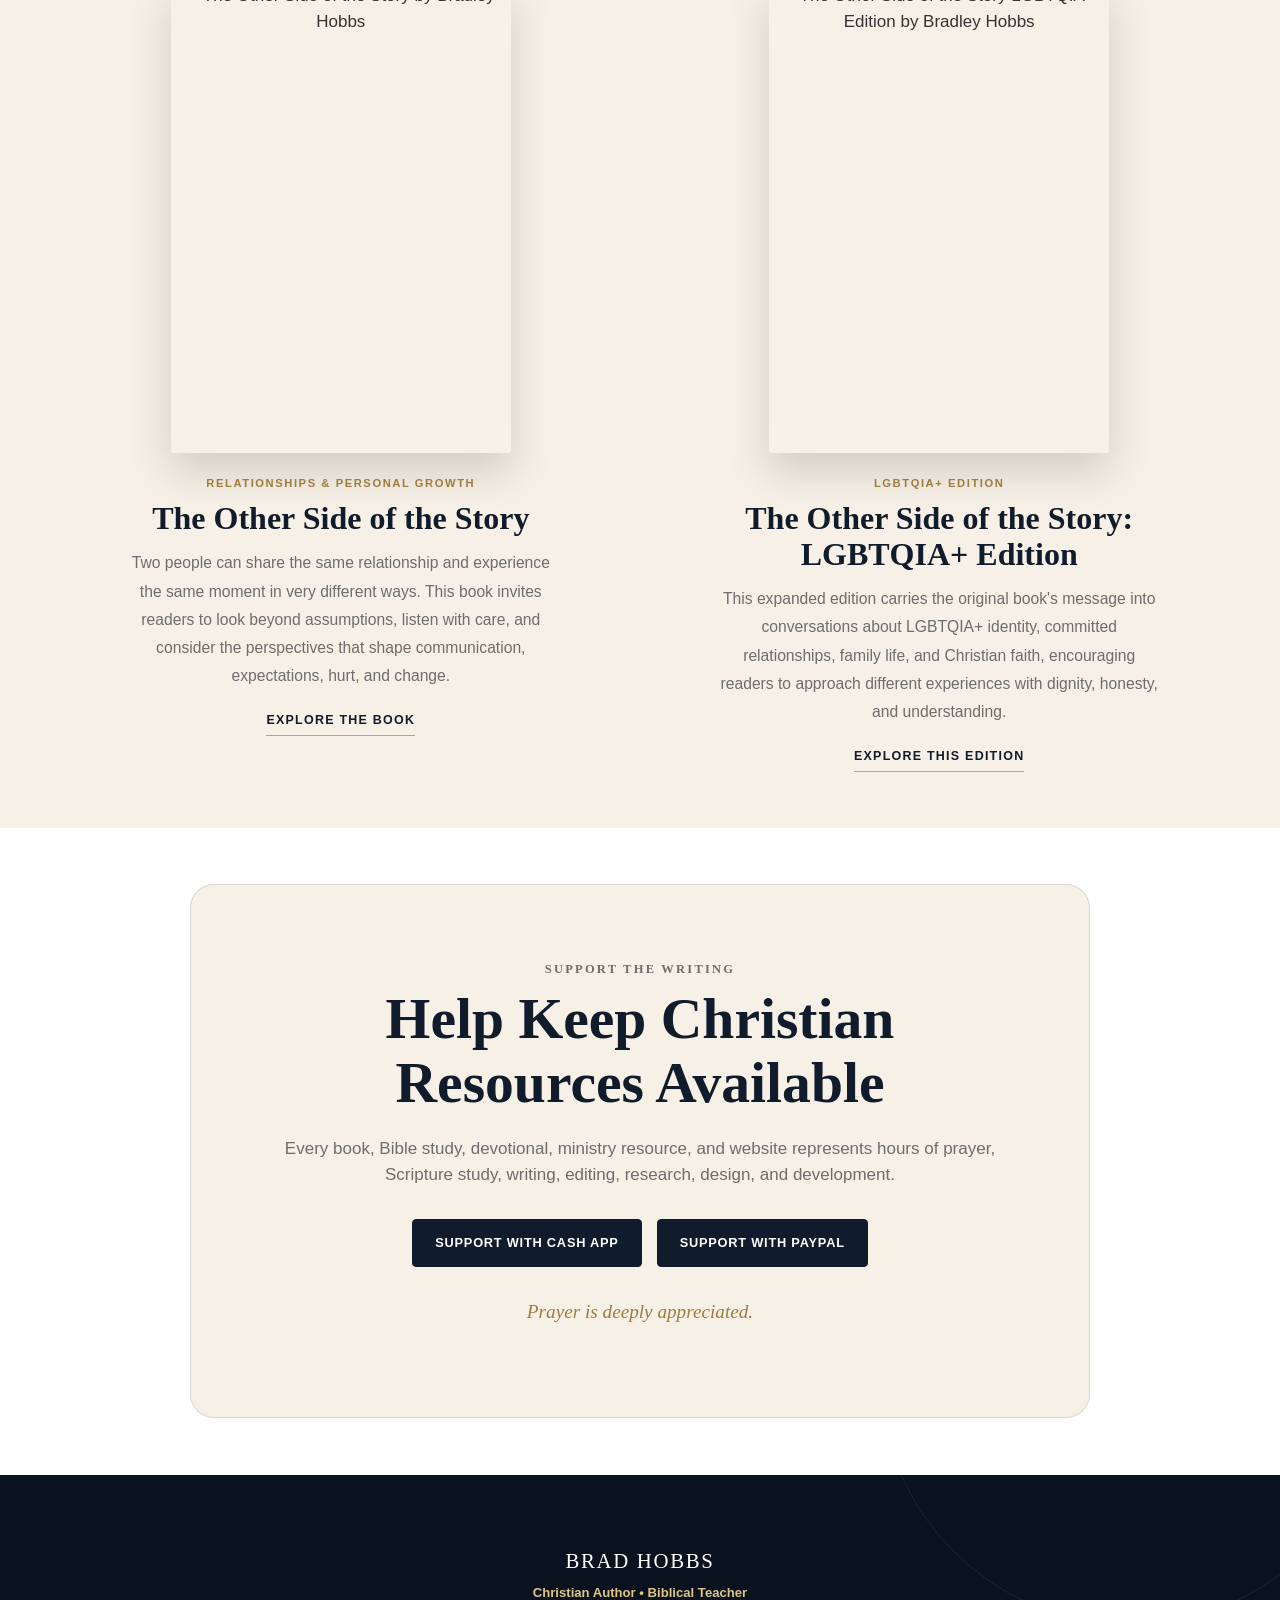
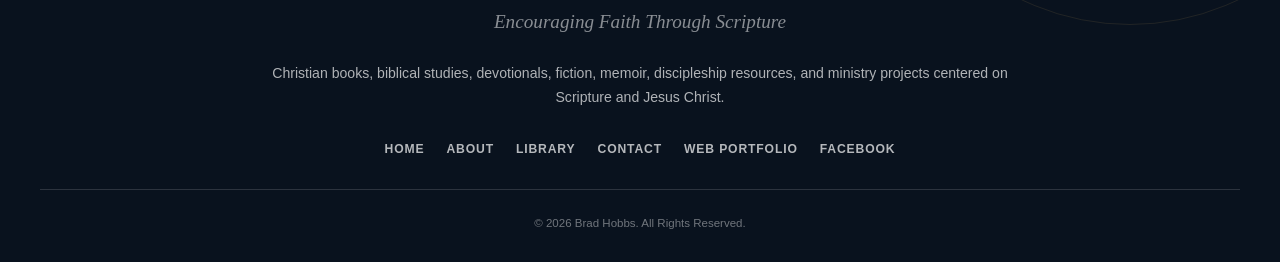
==== commit bd10bc99: "Update Men's Literature dropdown label on homepage" ====
--- a/index.html
+++ b/index.html
@@ -36,7 +36,7 @@
   <button class="nav-dropdown-toggle" type="button" aria-label="Open Library submenu" aria-expanded="false"><span aria-hidden="true">⌄</span></button>
   <div class="nav-dropdown-menu">
     <a href="library.html">Main Library</a>
-    <a href="mens-literature.html">Men's Literature <span class="menu-coming">Coming Soon</span></a>
+    <a href="mens-literature.html">Men's Literature <span class="menu-coming">Explore</span></a>
   </div>
 </div>
                     <a href="contact.html">
--- a/styles.css
+++ b/styles.css
@@ -4926,3 +4926,23 @@
     text-align: center !important;
   }
 }
+
+/* LIBRARY NAVIGATION DROPDOWN */
+.nav-dropdown{position:relative;display:flex;align-items:center;gap:2px}
+.nav-dropdown-main{display:inline-flex;align-items:center}
+.nav-dropdown-toggle{display:inline-flex;align-items:center;justify-content:center;width:28px;height:34px;border:0;background:transparent;color:inherit;cursor:pointer;border-radius:6px;font-size:1rem}
+.nav-dropdown-toggle:hover,.nav-dropdown-toggle:focus-visible{background:rgba(198,160,82,.14);outline:2px solid rgba(198,160,82,.35);outline-offset:1px}
+.nav-dropdown-menu{position:absolute;top:calc(100% + 9px);left:0;min-width:220px;padding:8px;background:#101b2b;border:1px solid rgba(198,160,82,.35);border-radius:12px;box-shadow:0 16px 32px rgba(0,0,0,.28);display:flex;flex-direction:column;gap:3px;opacity:0;visibility:hidden;transform:translateY(6px);transition:opacity .18s ease,transform .18s ease,visibility .18s ease;z-index:1000}
+.nav-dropdown:hover .nav-dropdown-menu,.nav-dropdown:focus-within .nav-dropdown-menu,.nav-dropdown.is-open .nav-dropdown-menu{opacity:1;visibility:visible;transform:translateY(0)}
+.nav-dropdown-menu a{display:flex!important;align-items:center;justify-content:space-between;gap:12px;padding:11px 12px!important;border-radius:8px;color:#f7f0e6!important;text-decoration:none!important;white-space:nowrap}
+.nav-dropdown-menu a:hover,.nav-dropdown-menu a:focus-visible{background:rgba(198,160,82,.13);color:#dfc486!important}
+.nav-dropdown-menu a::after{display:none!important}
+.menu-coming{font-size:.65rem;text-transform:uppercase;letter-spacing:.06em;color:#dfc486}
+@media(max-width:1000px){
+ .nav-dropdown{width:100%;justify-content:flex-start;flex-wrap:wrap}
+ .nav-dropdown-main{flex:1}
+ .nav-dropdown-toggle{width:36px;height:38px}
+ .nav-dropdown-menu{position:static;width:100%;min-width:0;box-shadow:none;margin-top:2px;display:none;opacity:1;visibility:visible;transform:none;border-radius:8px;background:rgba(255,255,255,.035)}
+ .nav-dropdown.is-open .nav-dropdown-menu{display:flex}
+ .nav-dropdown-menu a{white-space:normal}
+}
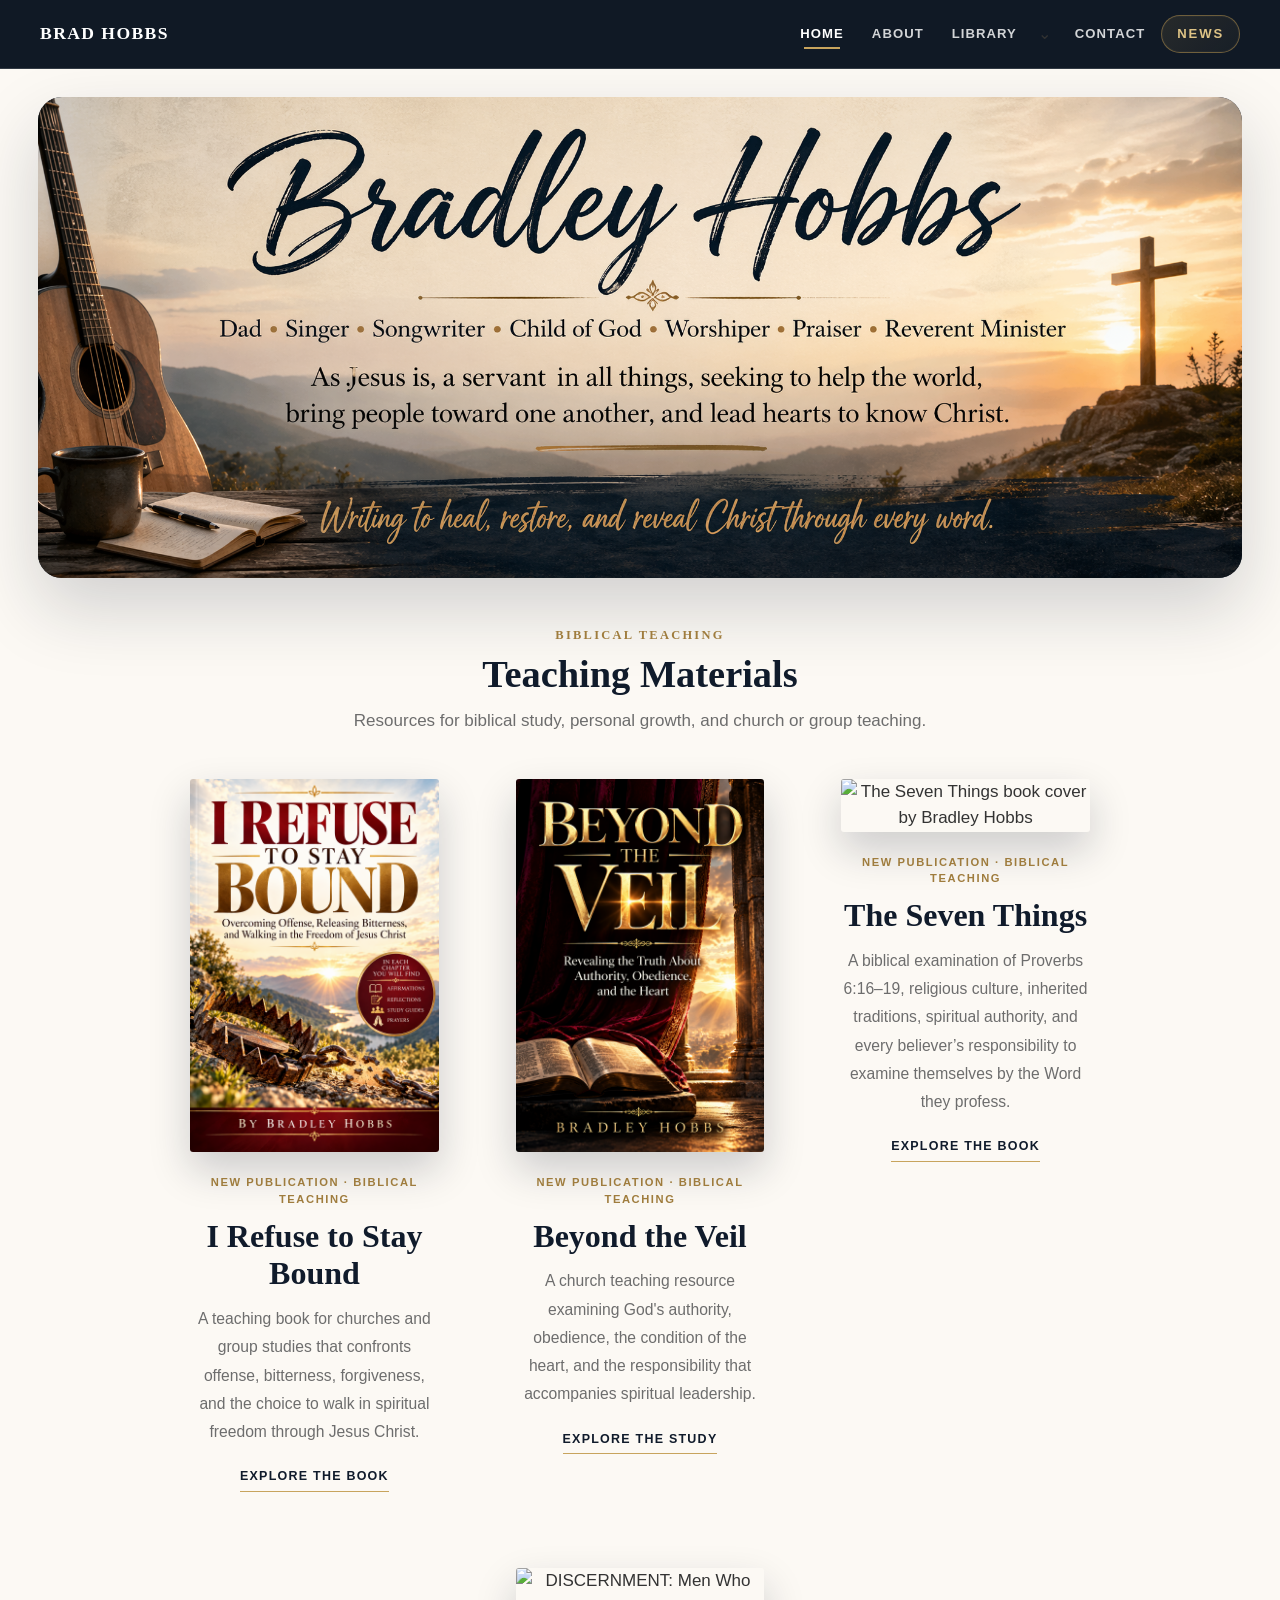
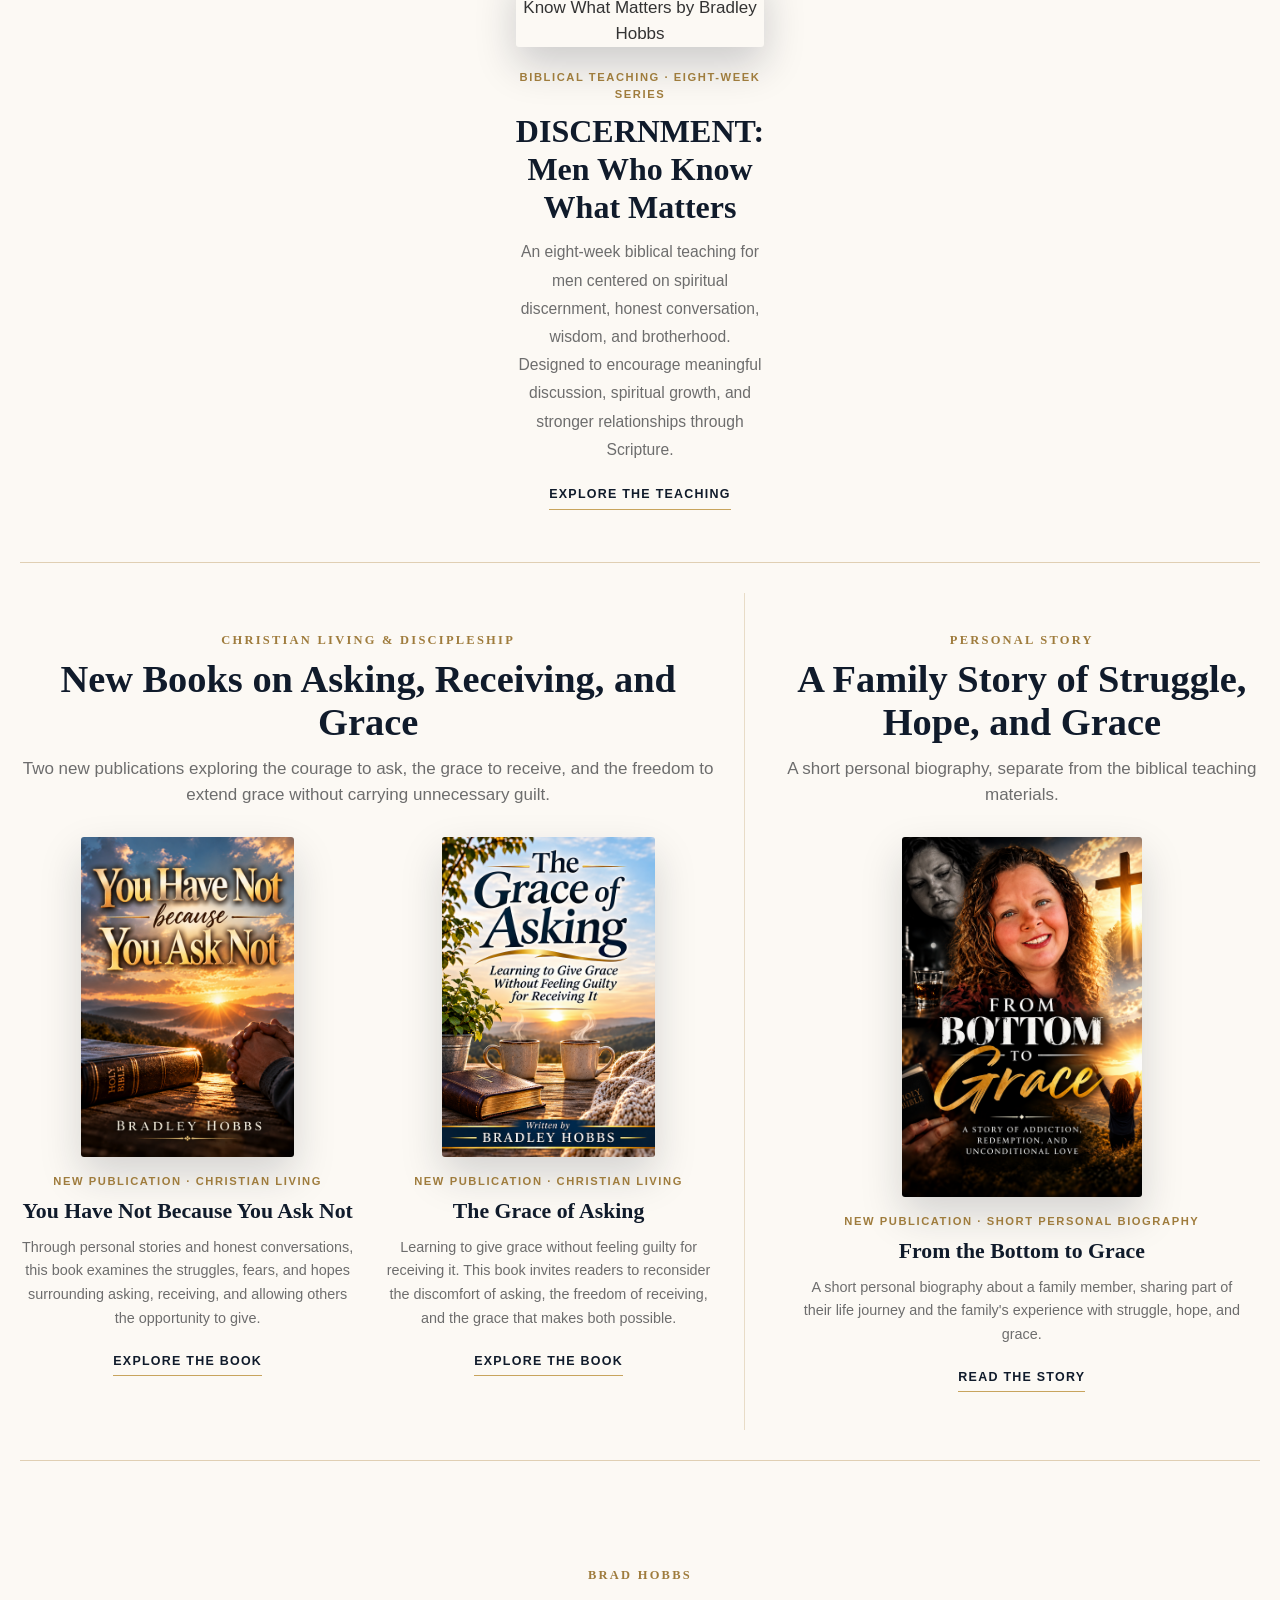
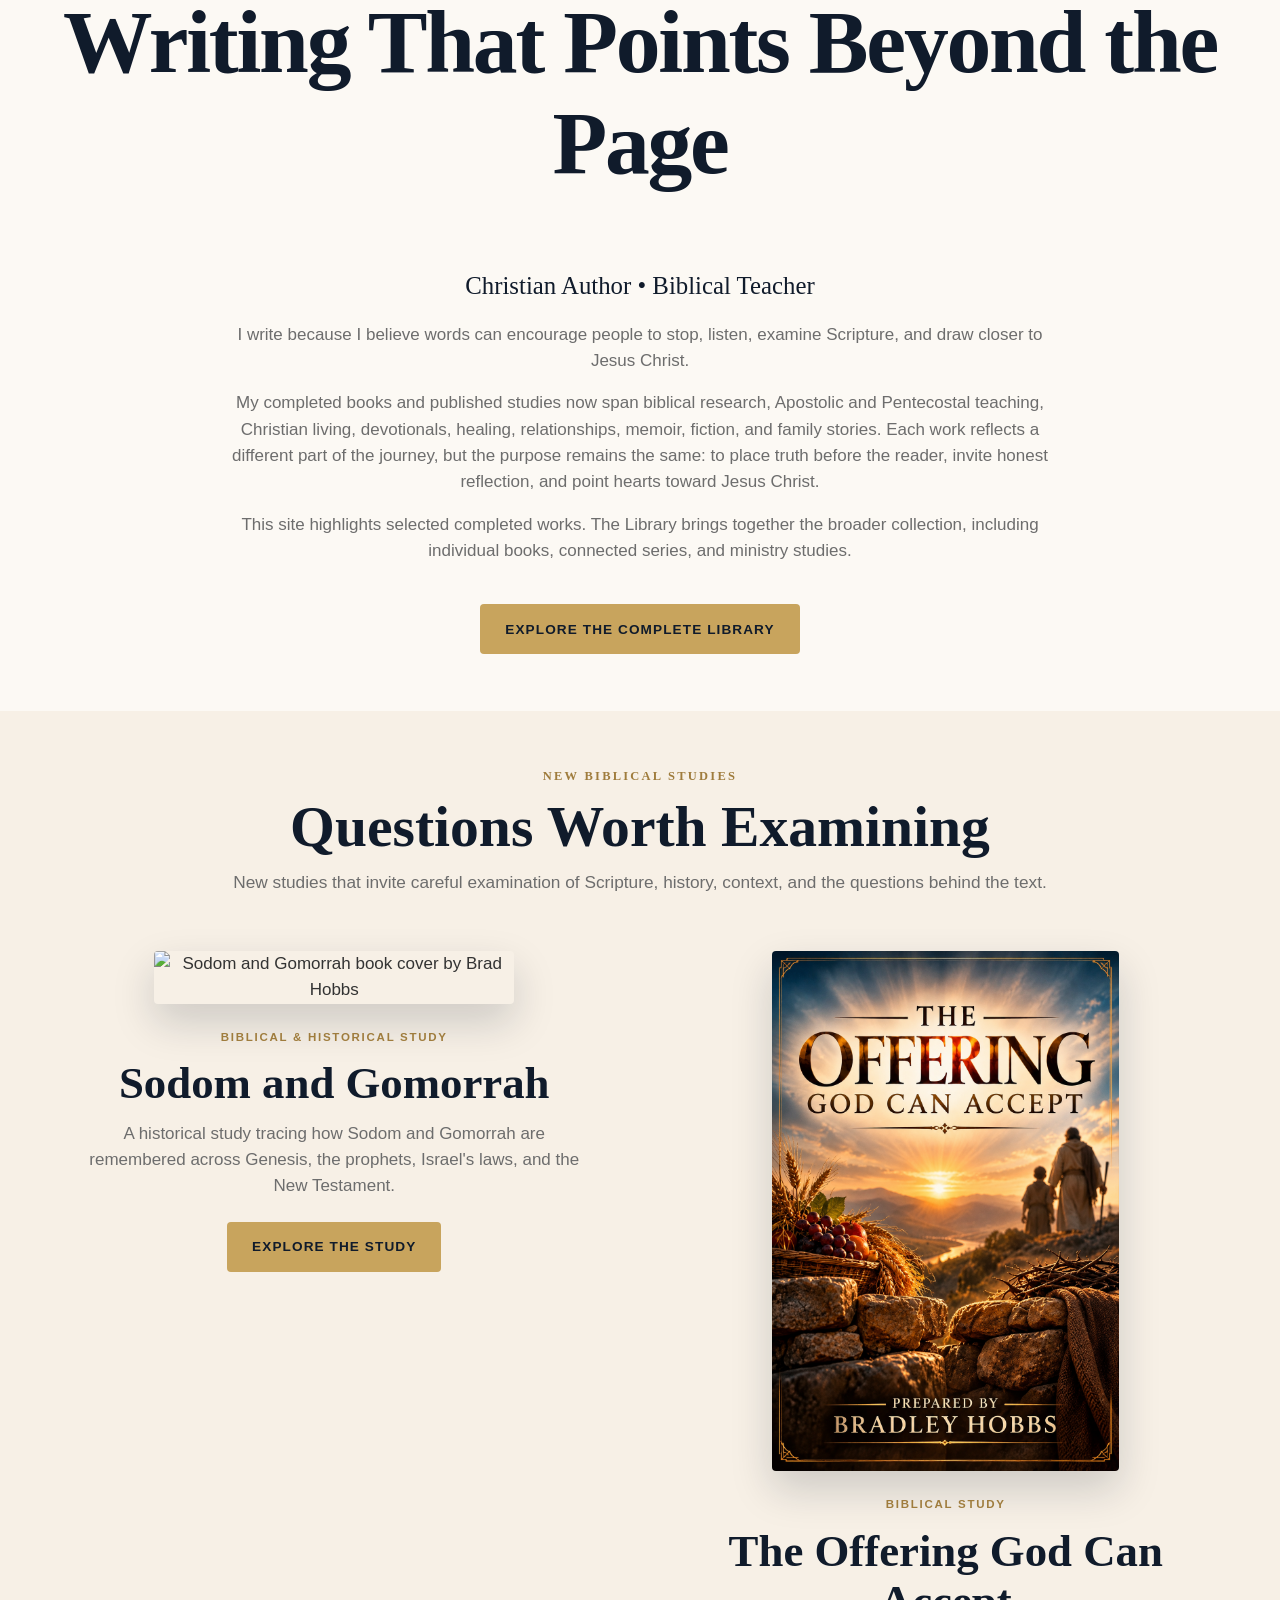
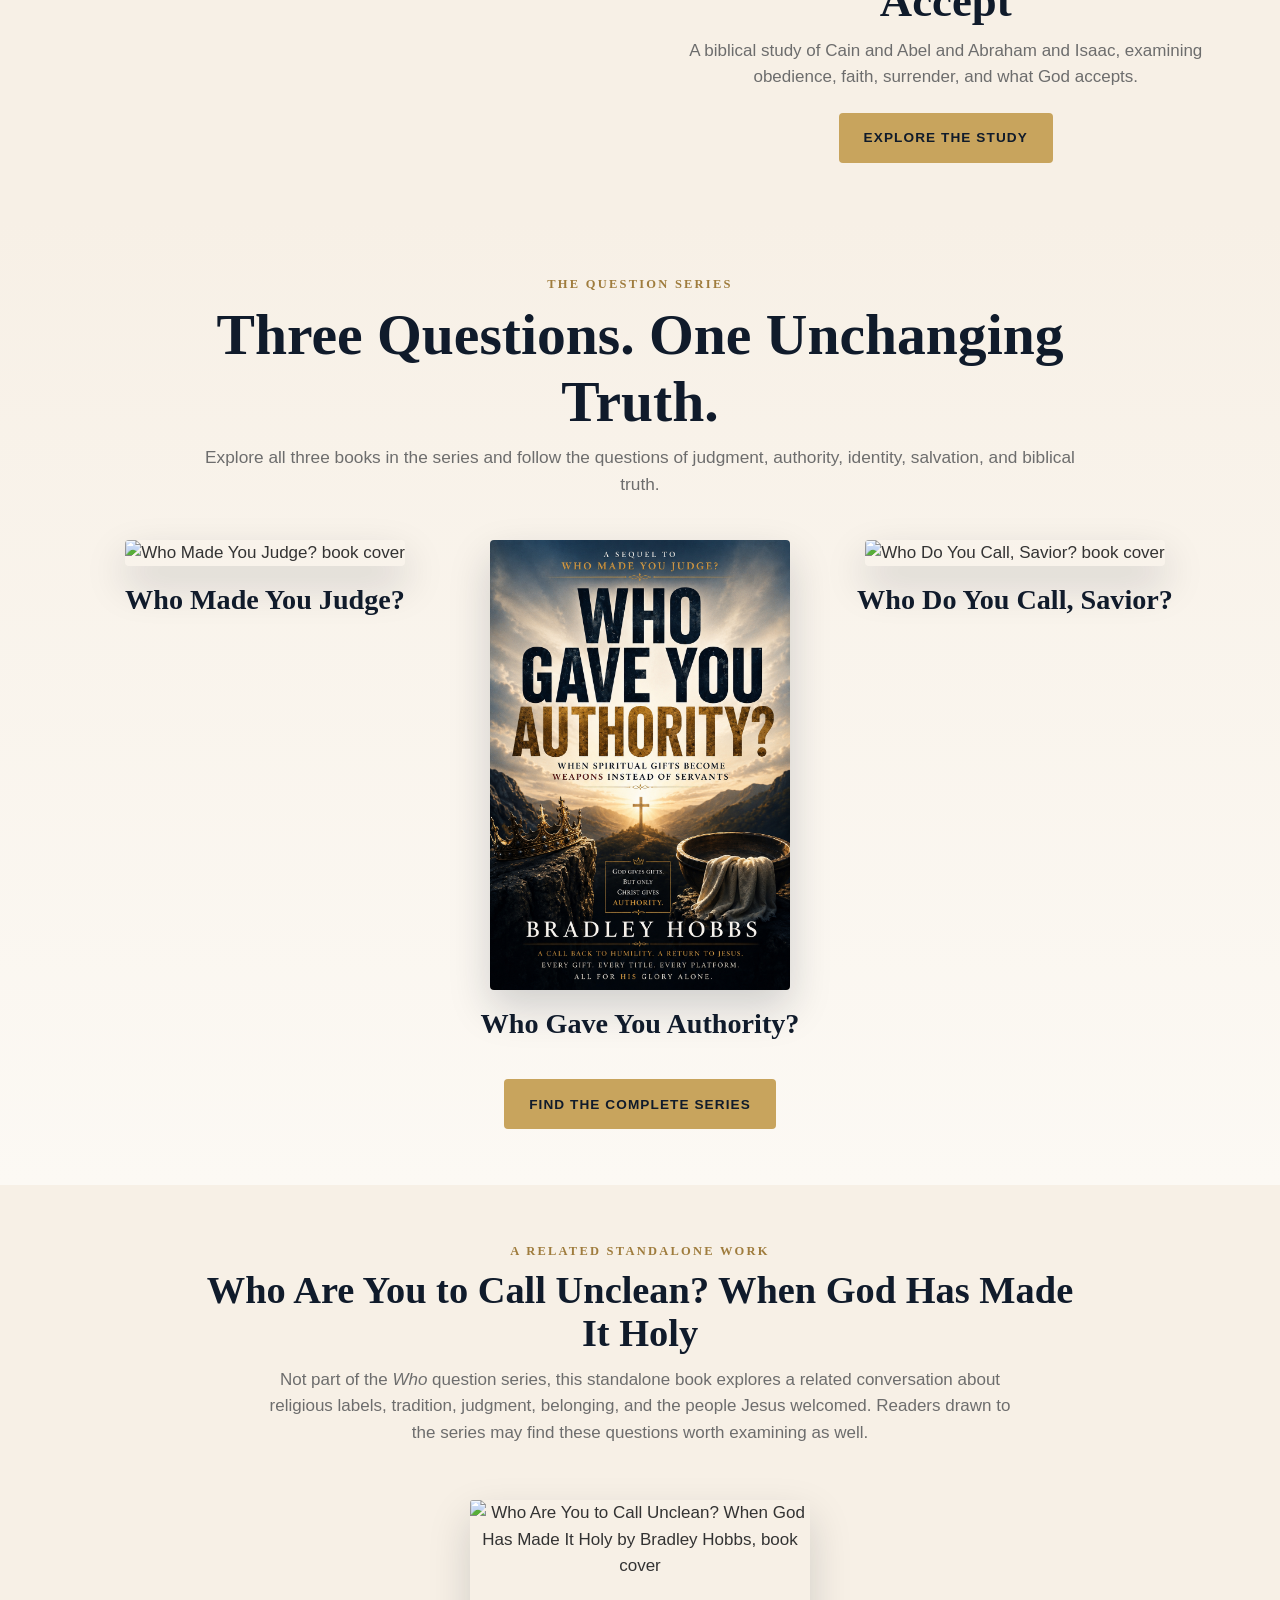
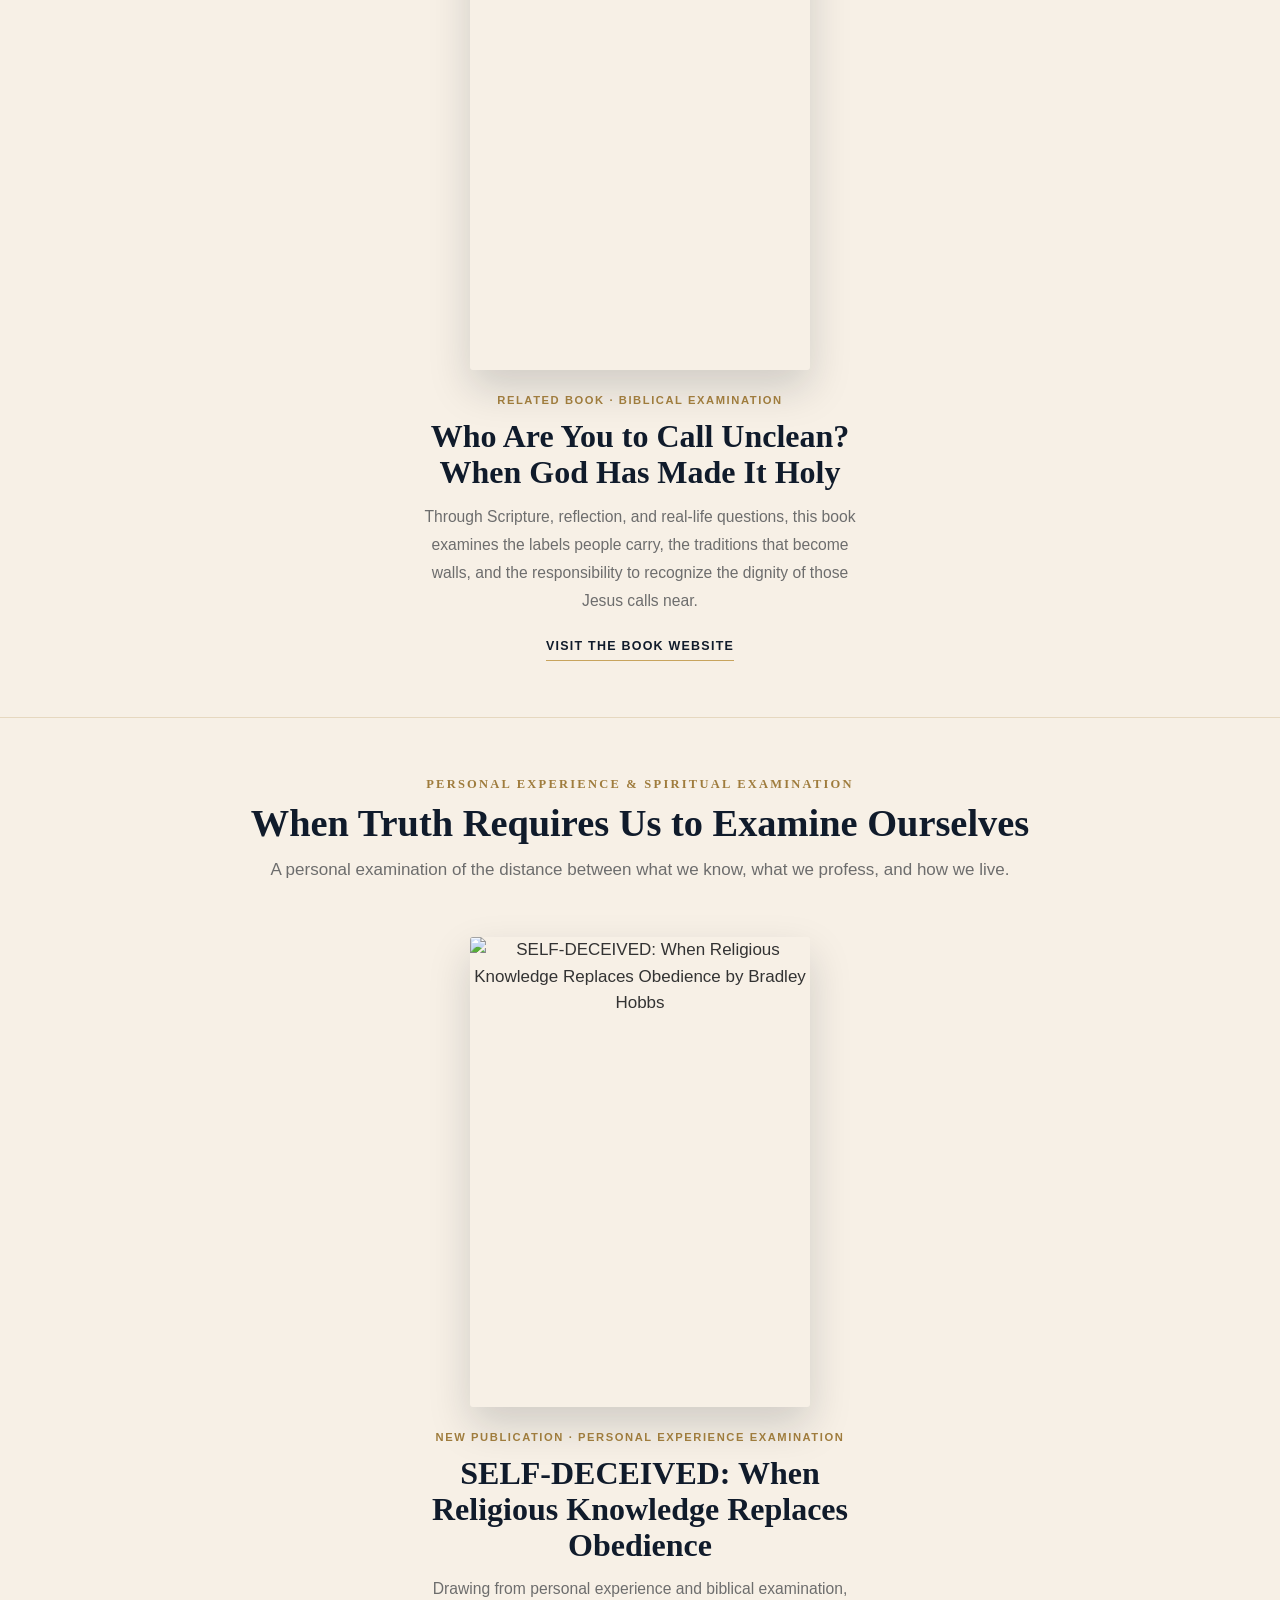
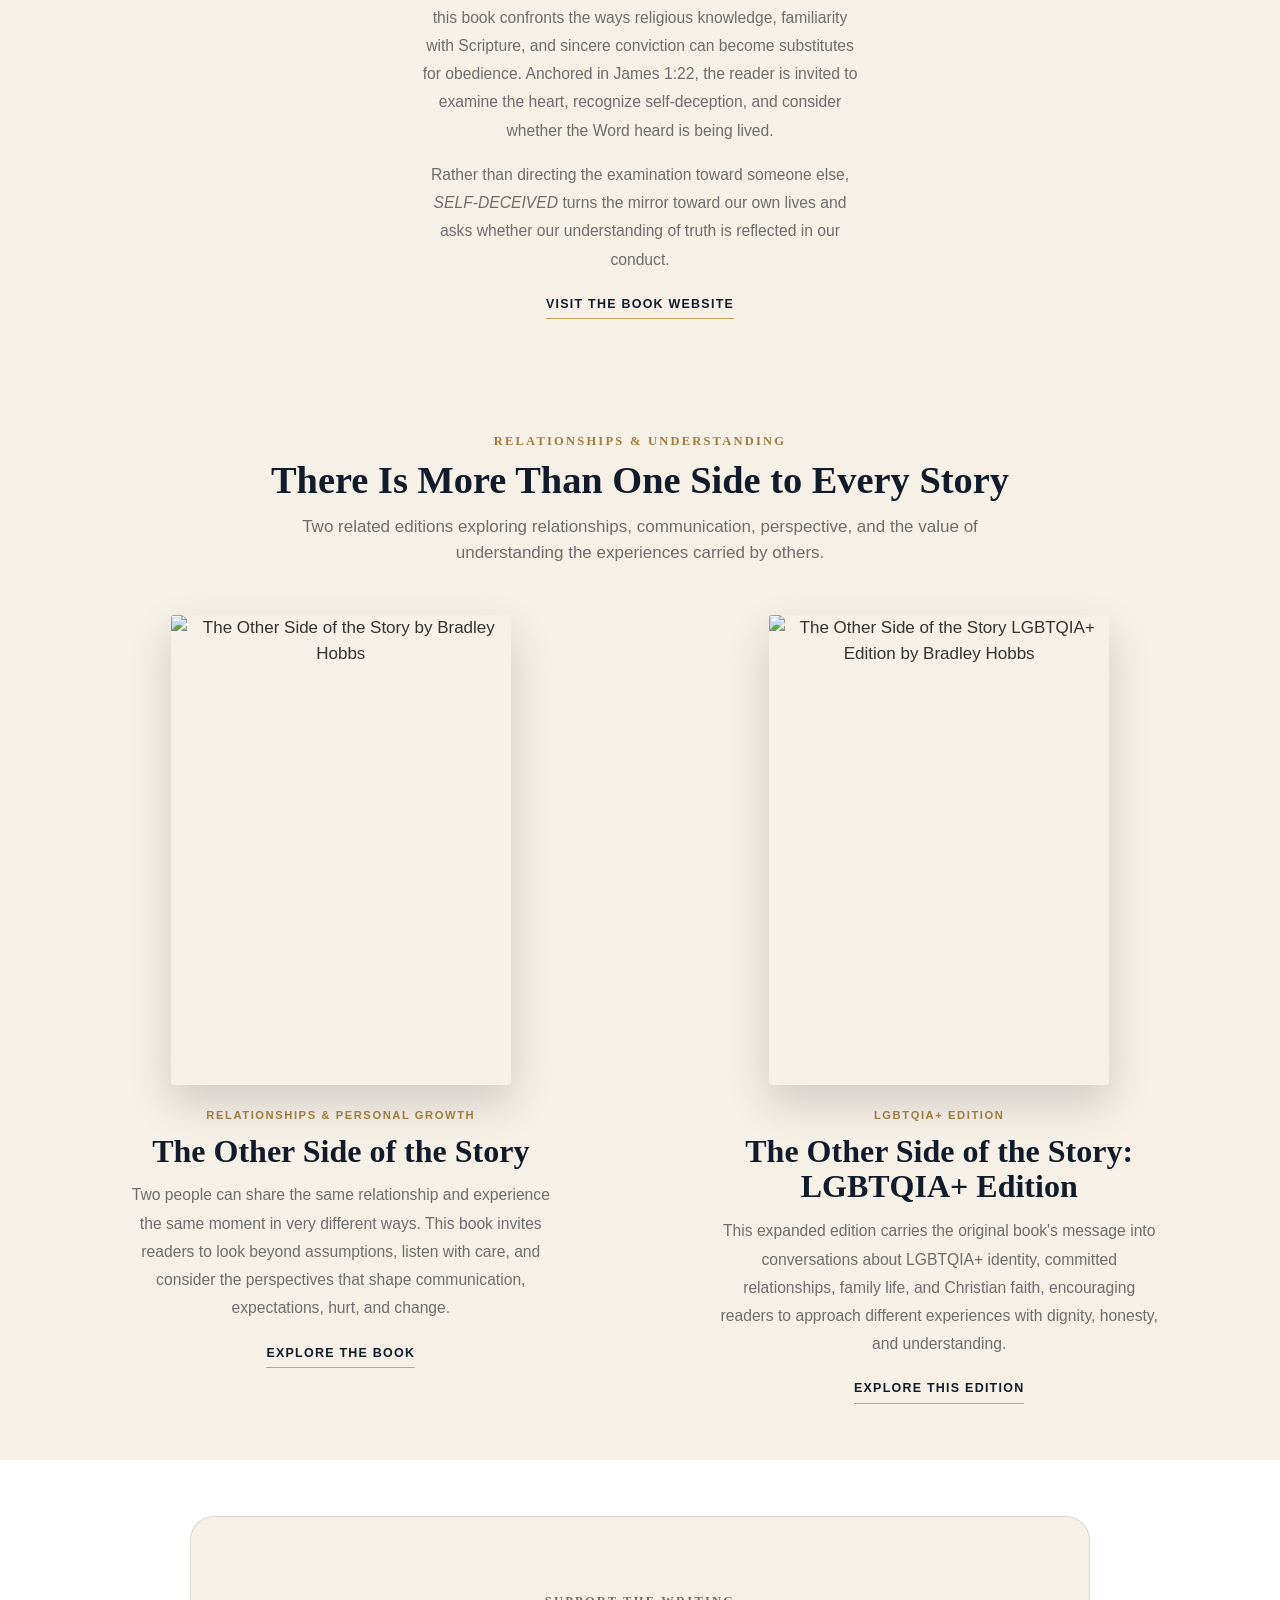
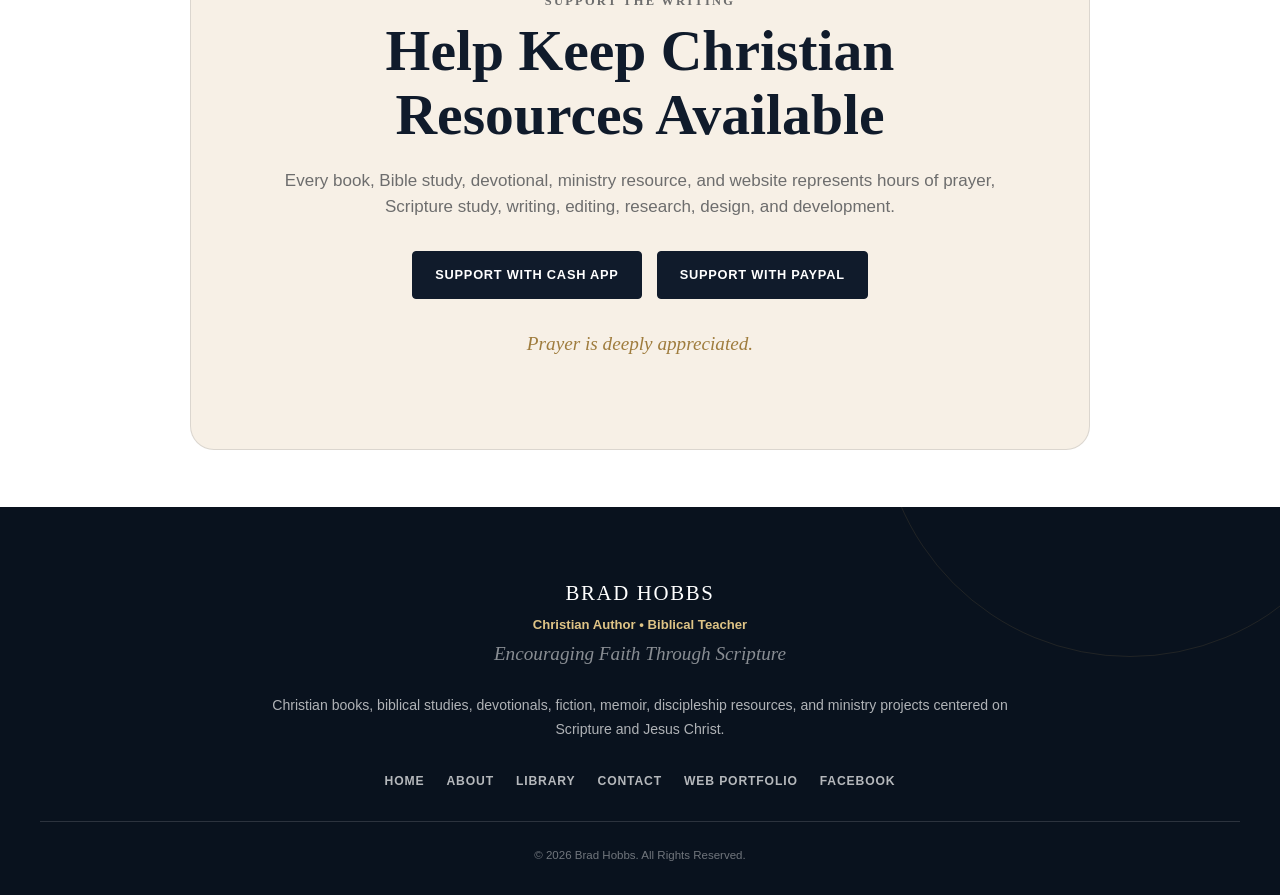
==== commit 70cf7218: "Force homepage teaching materials grid layout and bust CSS cache" ====
--- a/index.html
+++ b/index.html
@@ -8,7 +8,42 @@
         </title>
         <meta name="description" content="The official website of Brad Hobbs, Christian author and biblical teacher. Explore biblical studies, Apostolic and Pentecostal studies, devotionals, fiction, memoir, Christian living, healing, family resources, and ministry projects.">
         <link rel="canonical" href="https://brad-hobbswd.github.io/authors-page/">
-        <link rel="stylesheet" href="styles.css">
+        <link rel="stylesheet" href="styles.css?v=20261123-teaching-grid-fix">
+    <style>
+/* HOMEPAGE TEACHING MATERIALS GRID FIX */
+@media (min-width: 761px) and (max-width: 1499px) {
+  #biblical-teaching .editorial-book-grid {
+    grid-template-columns: repeat(3, minmax(0, 1fr)) !important;
+    width: min(100%, 1120px) !important;
+  }
+  #biblical-teaching .editorial-book-grid > article:nth-child(4) {
+    grid-column: 2 !important;
+  }
+  #biblical-teaching .editorial-book .showcase-book-content {
+    width: 100% !important;
+    max-width: 100% !important;
+  }
+  #biblical-teaching .editorial-book .showcase-book-content h3 {
+    font-size: clamp(1.55rem, 2.5vw, 2.2rem) !important;
+    line-height: 1.18 !important;
+    overflow-wrap: normal !important;
+    word-break: normal !important;
+  }
+  #biblical-teaching .editorial-book .showcase-book-content p {
+    max-width: 100% !important;
+    overflow-wrap: normal !important;
+    word-break: normal !important;
+  }
+}
+@media (min-width: 1500px) {
+  #biblical-teaching .editorial-book-grid {
+    grid-template-columns: repeat(4, minmax(0, 1fr)) !important;
+  }
+  #biblical-teaching .editorial-book-grid > article:nth-child(4) {
+    grid-column: auto !important;
+  }
+}
+</style>
     </head>
     <body>
         <header class="site-header">
--- a/styles.css
+++ b/styles.css
@@ -4946,3 +4946,42 @@
  .nav-dropdown.is-open .nav-dropdown-menu{display:flex}
  .nav-dropdown-menu a{white-space:normal}
 }
+
+/* FIX HOMEPAGE TEACHING GRID: four covers were forced into narrow columns,
+   causing DISCERNMENT's title and copy to wrap awkwardly. */
+@media (min-width: 761px) {
+  .featured-teaching-top .editorial-book-grid {
+    grid-template-columns: repeat(3, minmax(0, 1fr)) !important;
+    align-items: start;
+  }
+  .featured-teaching-top .editorial-book-grid > .editorial-book:nth-child(4) {
+    grid-column: 2;
+  }
+  .featured-teaching-top .editorial-book-grid > .editorial-book {
+    width: 100% !important;
+    min-width: 0 !important;
+  }
+  .featured-teaching-top .editorial-book .showcase-book-content {
+    width: 100% !important;
+    max-width: 100% !important;
+  }
+  .featured-teaching-top .editorial-book .showcase-book-content h3,
+  .featured-teaching-top .editorial-book .showcase-book-content p {
+    overflow-wrap: normal !important;
+    word-break: normal !important;
+    hyphens: auto;
+  }
+}
+@media (min-width: 1500px) {
+  .featured-teaching-top .editorial-book-grid {
+    grid-template-columns: repeat(4, minmax(0, 1fr)) !important;
+  }
+  .featured-teaching-top .editorial-book-grid > .editorial-book:nth-child(4) {
+    grid-column: auto;
+  }
+}
+@media (max-width: 760px) {
+  .featured-teaching-top .editorial-book-grid > .editorial-book:nth-child(4) {
+    grid-column: auto;
+  }
+}
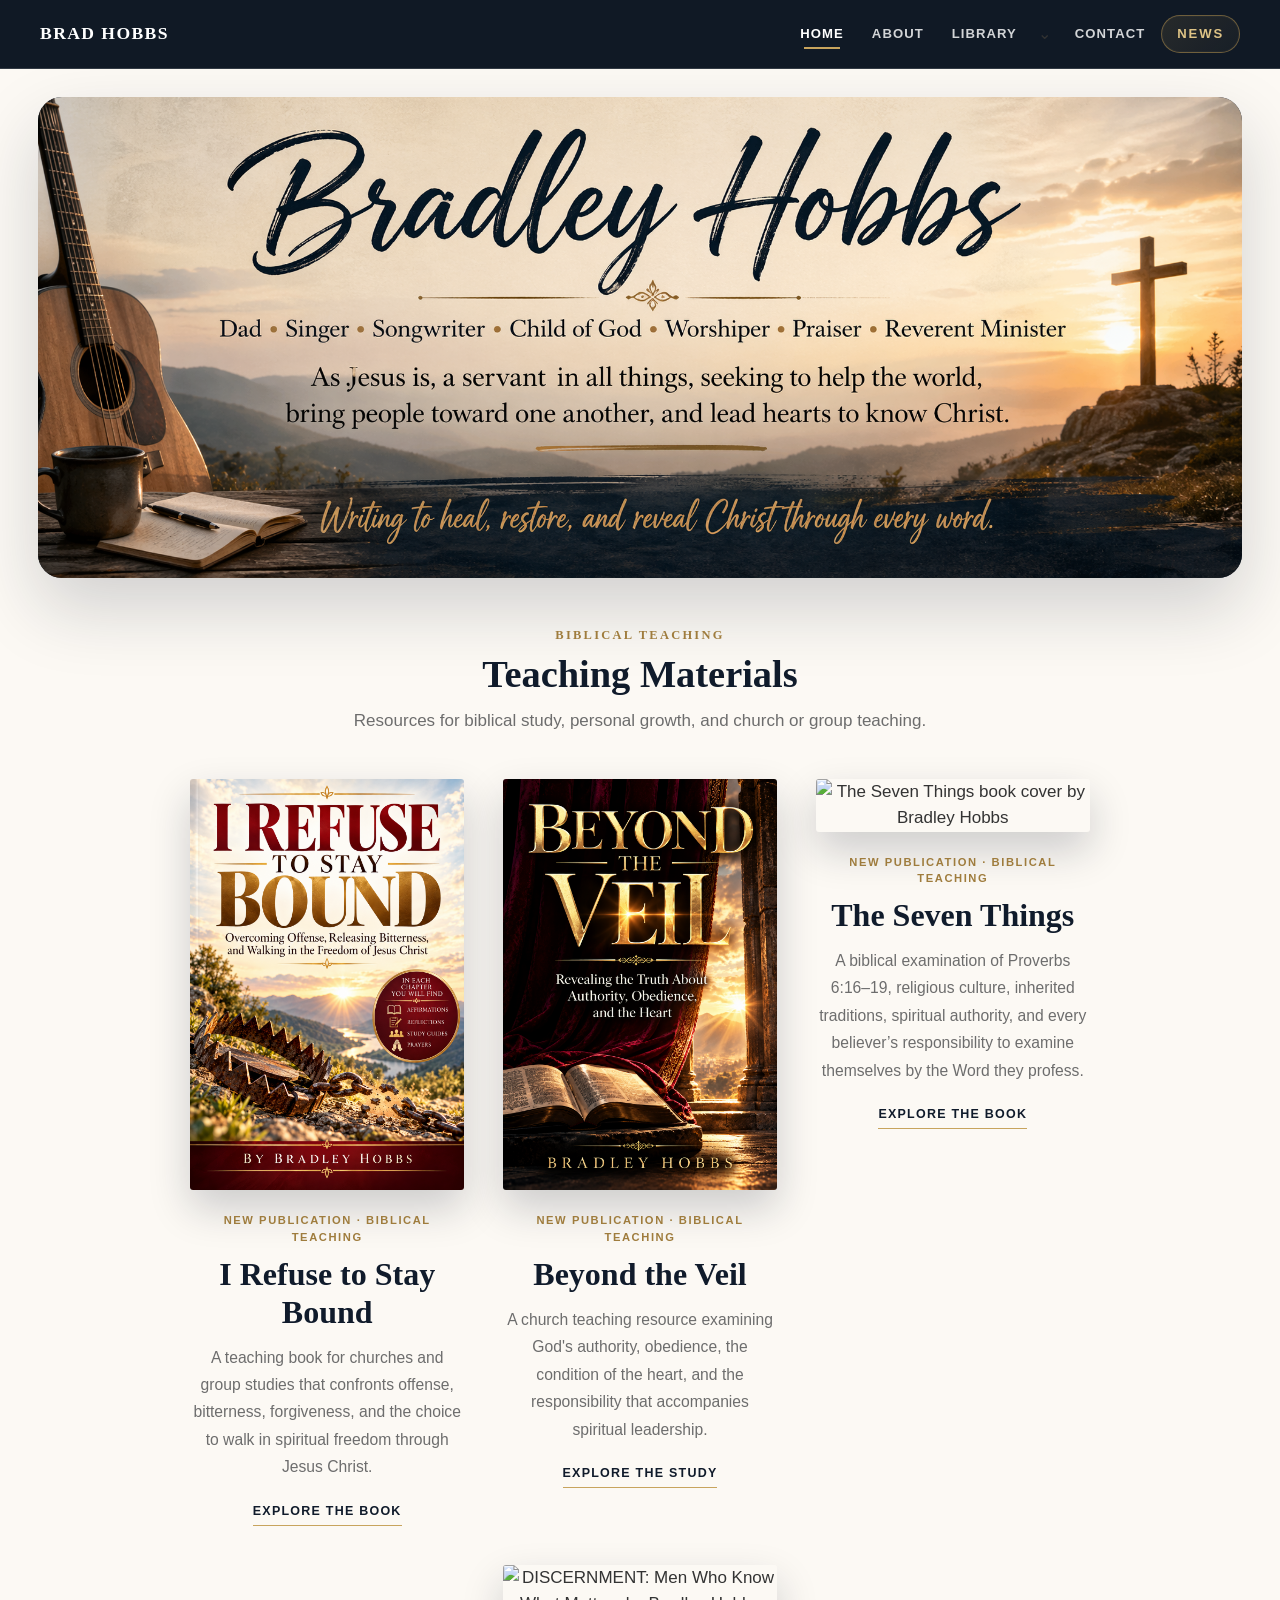
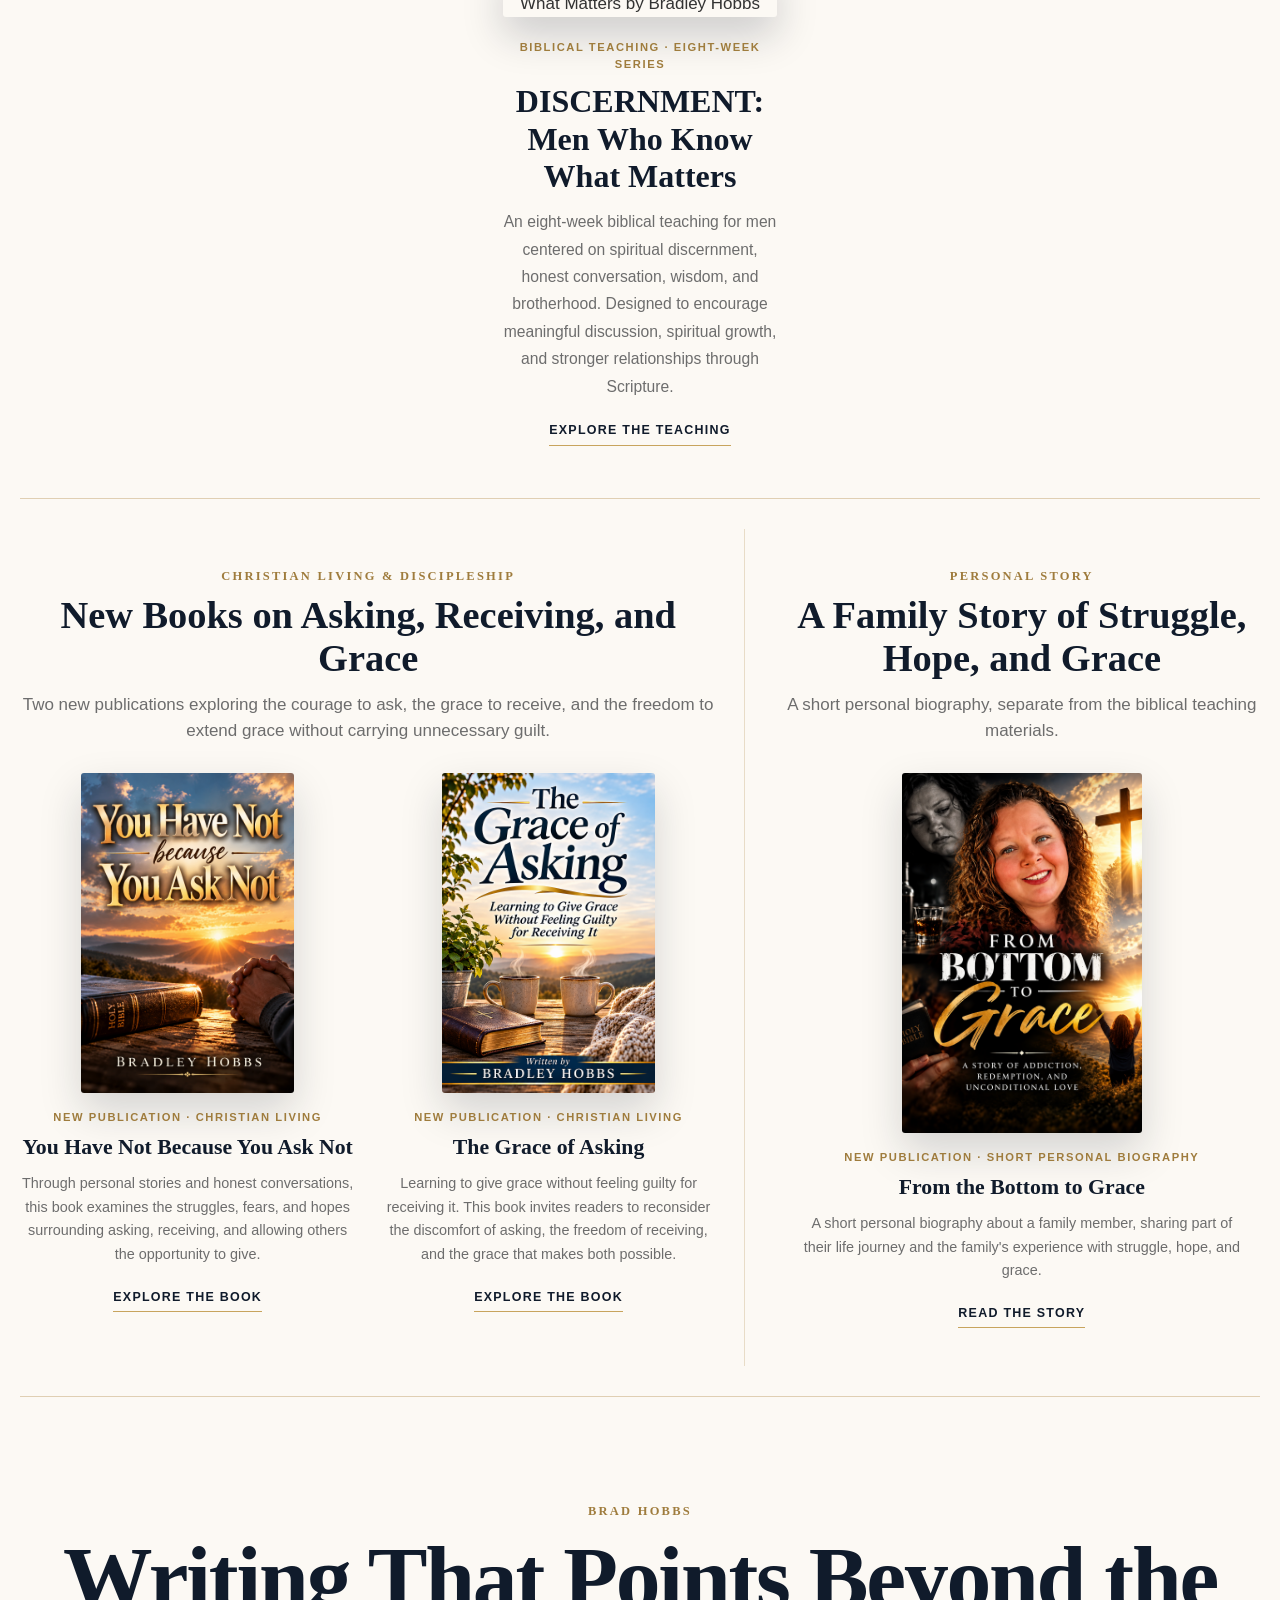
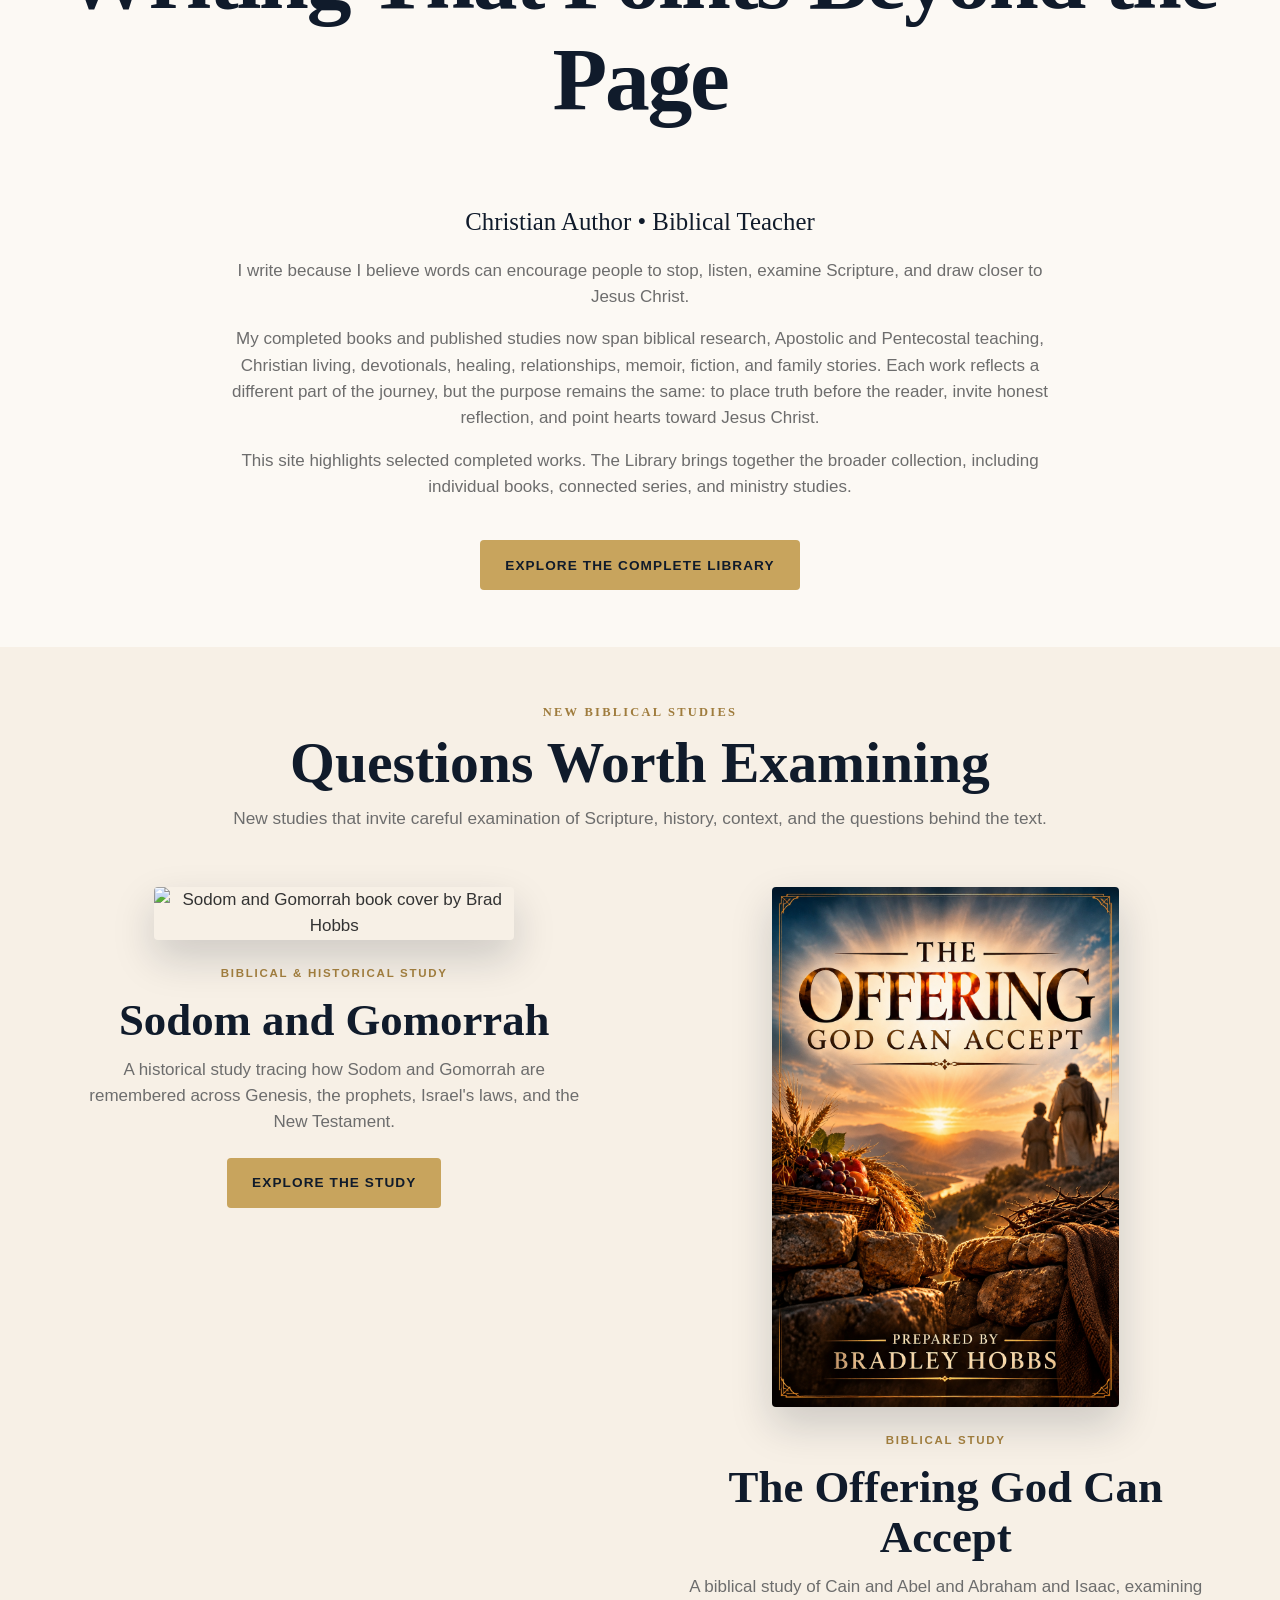
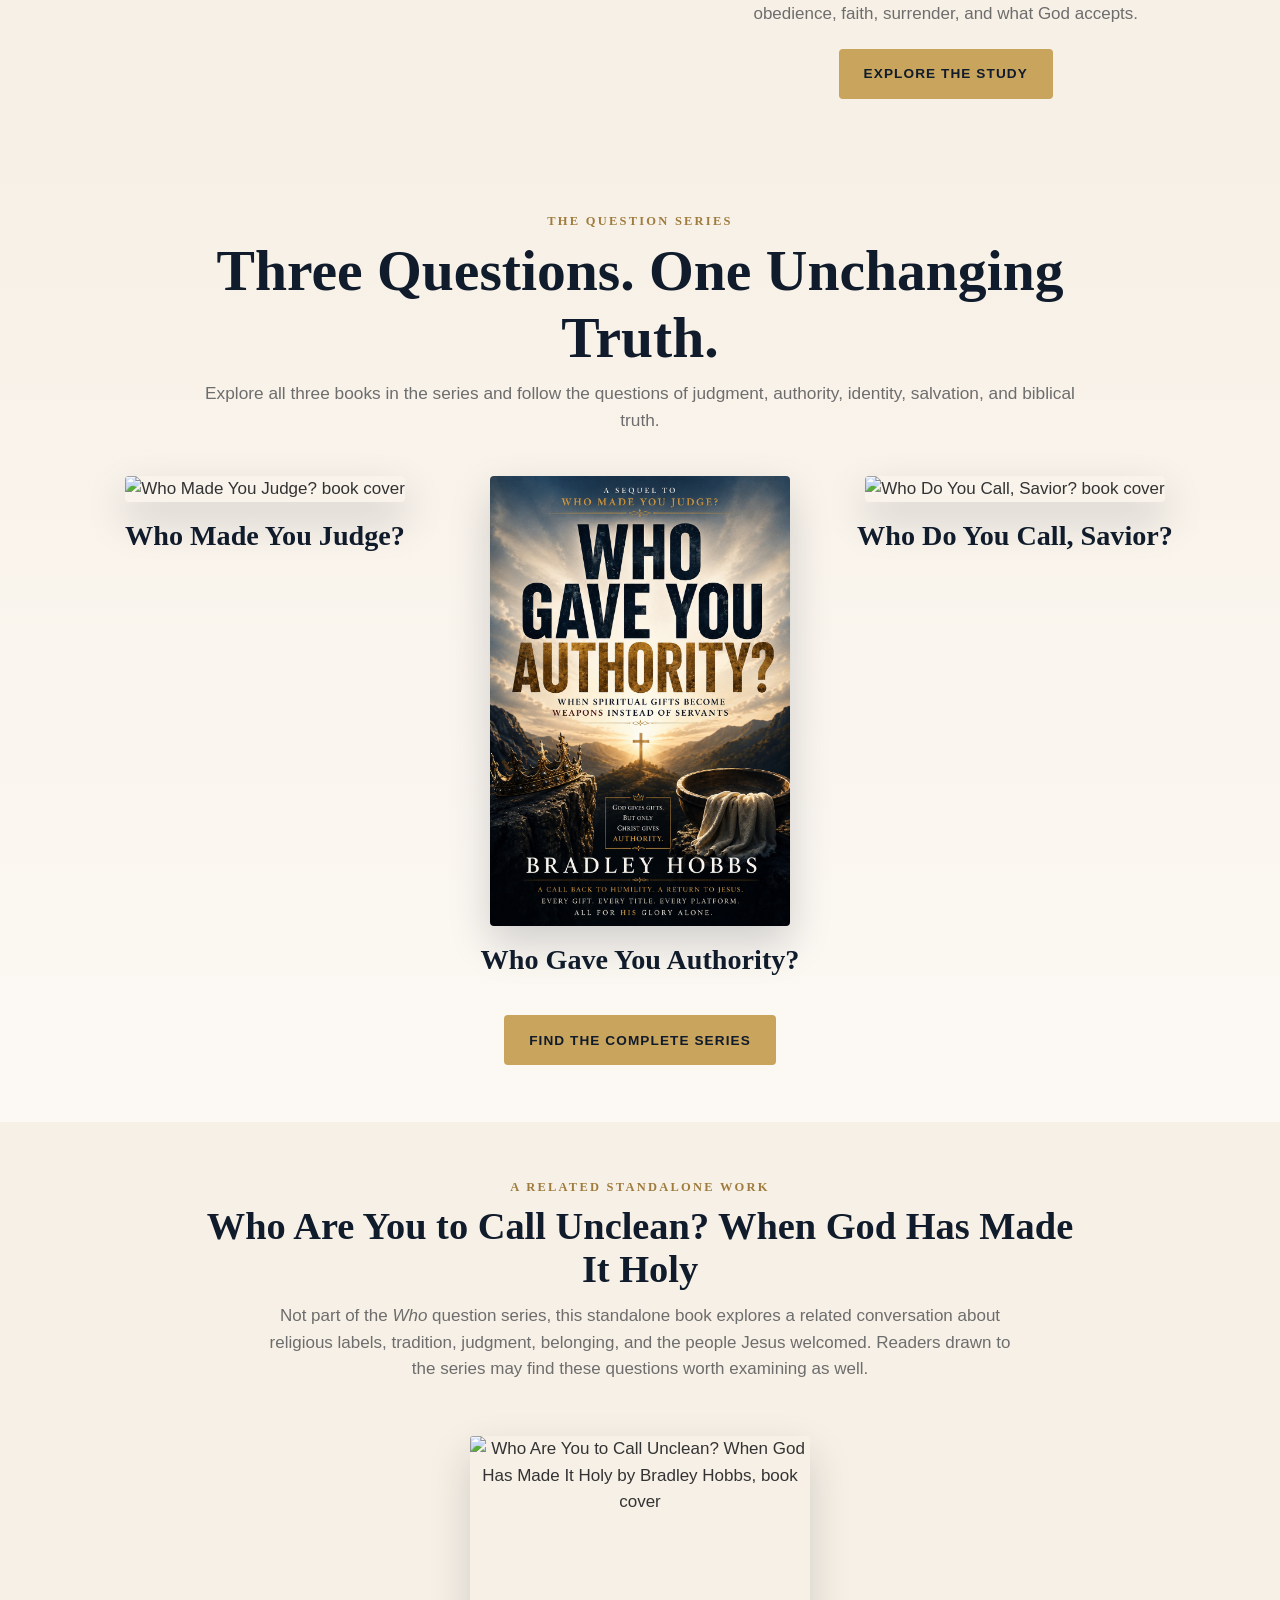
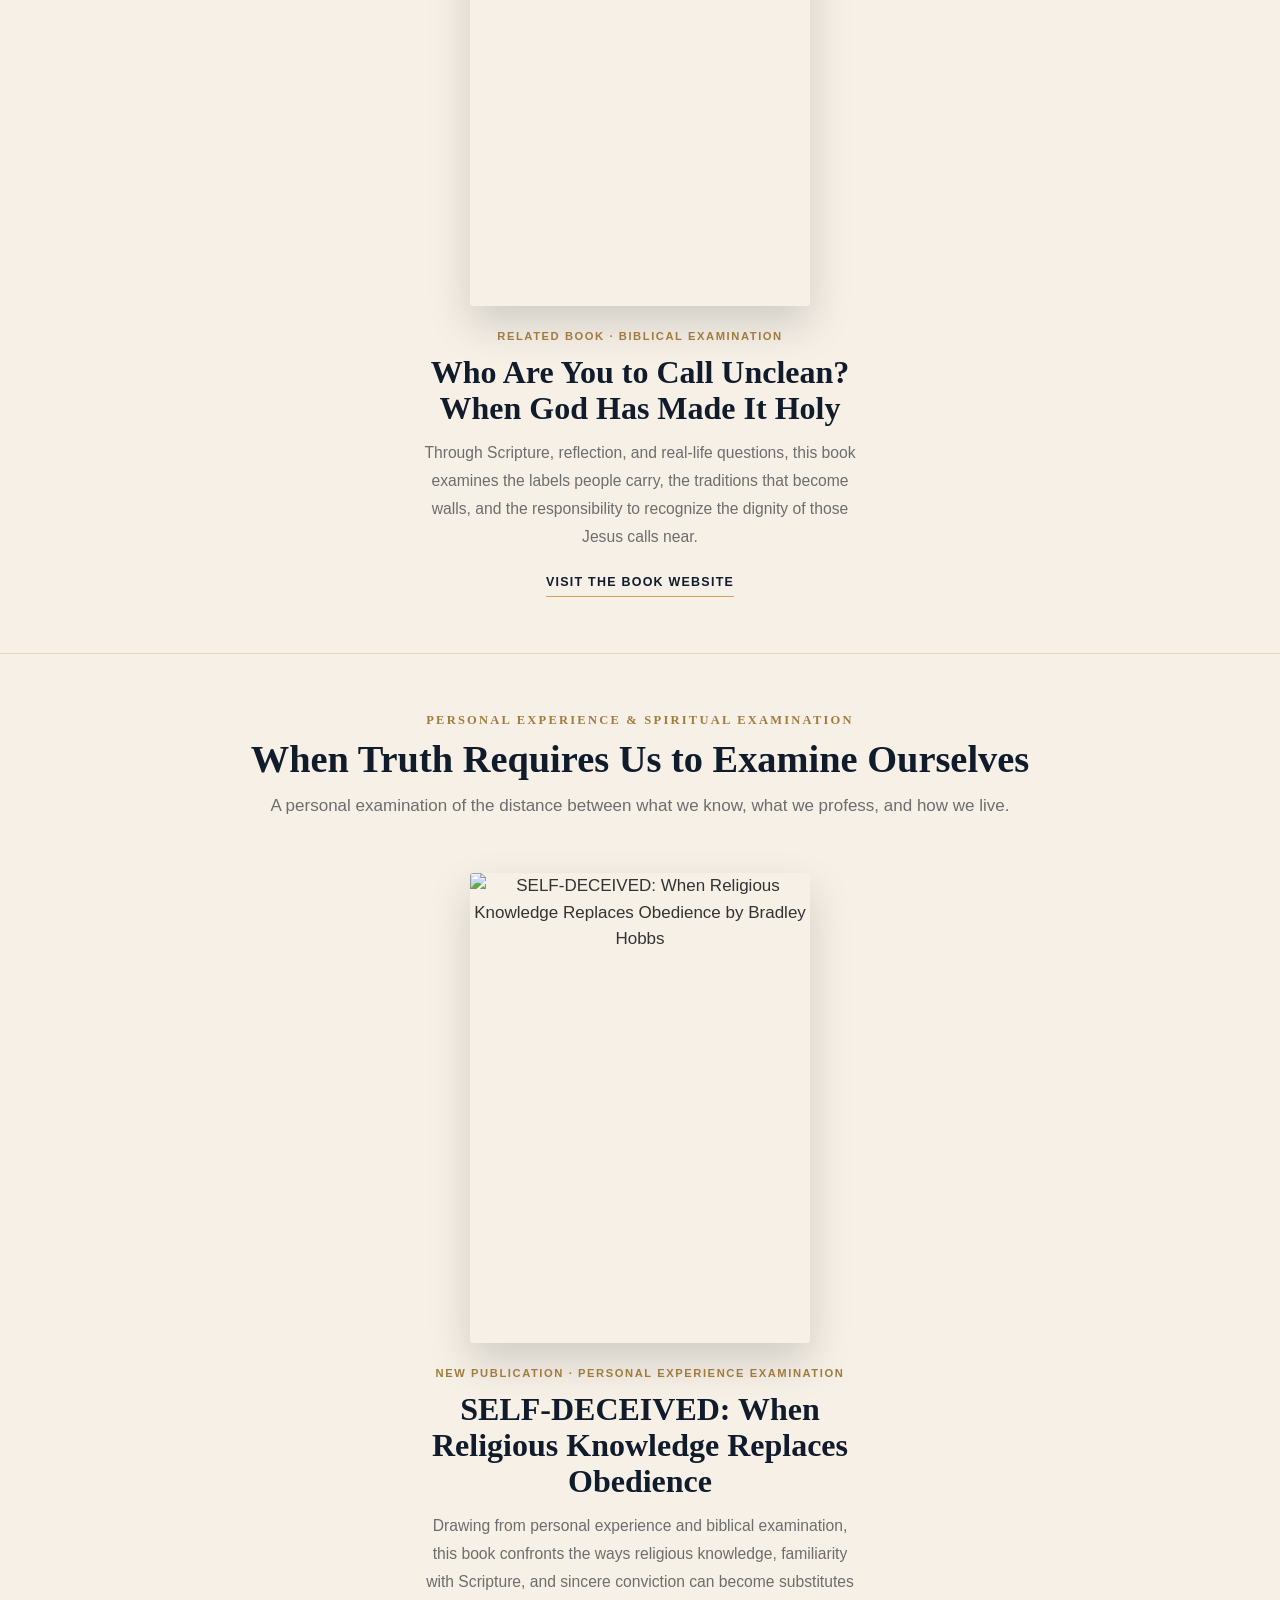
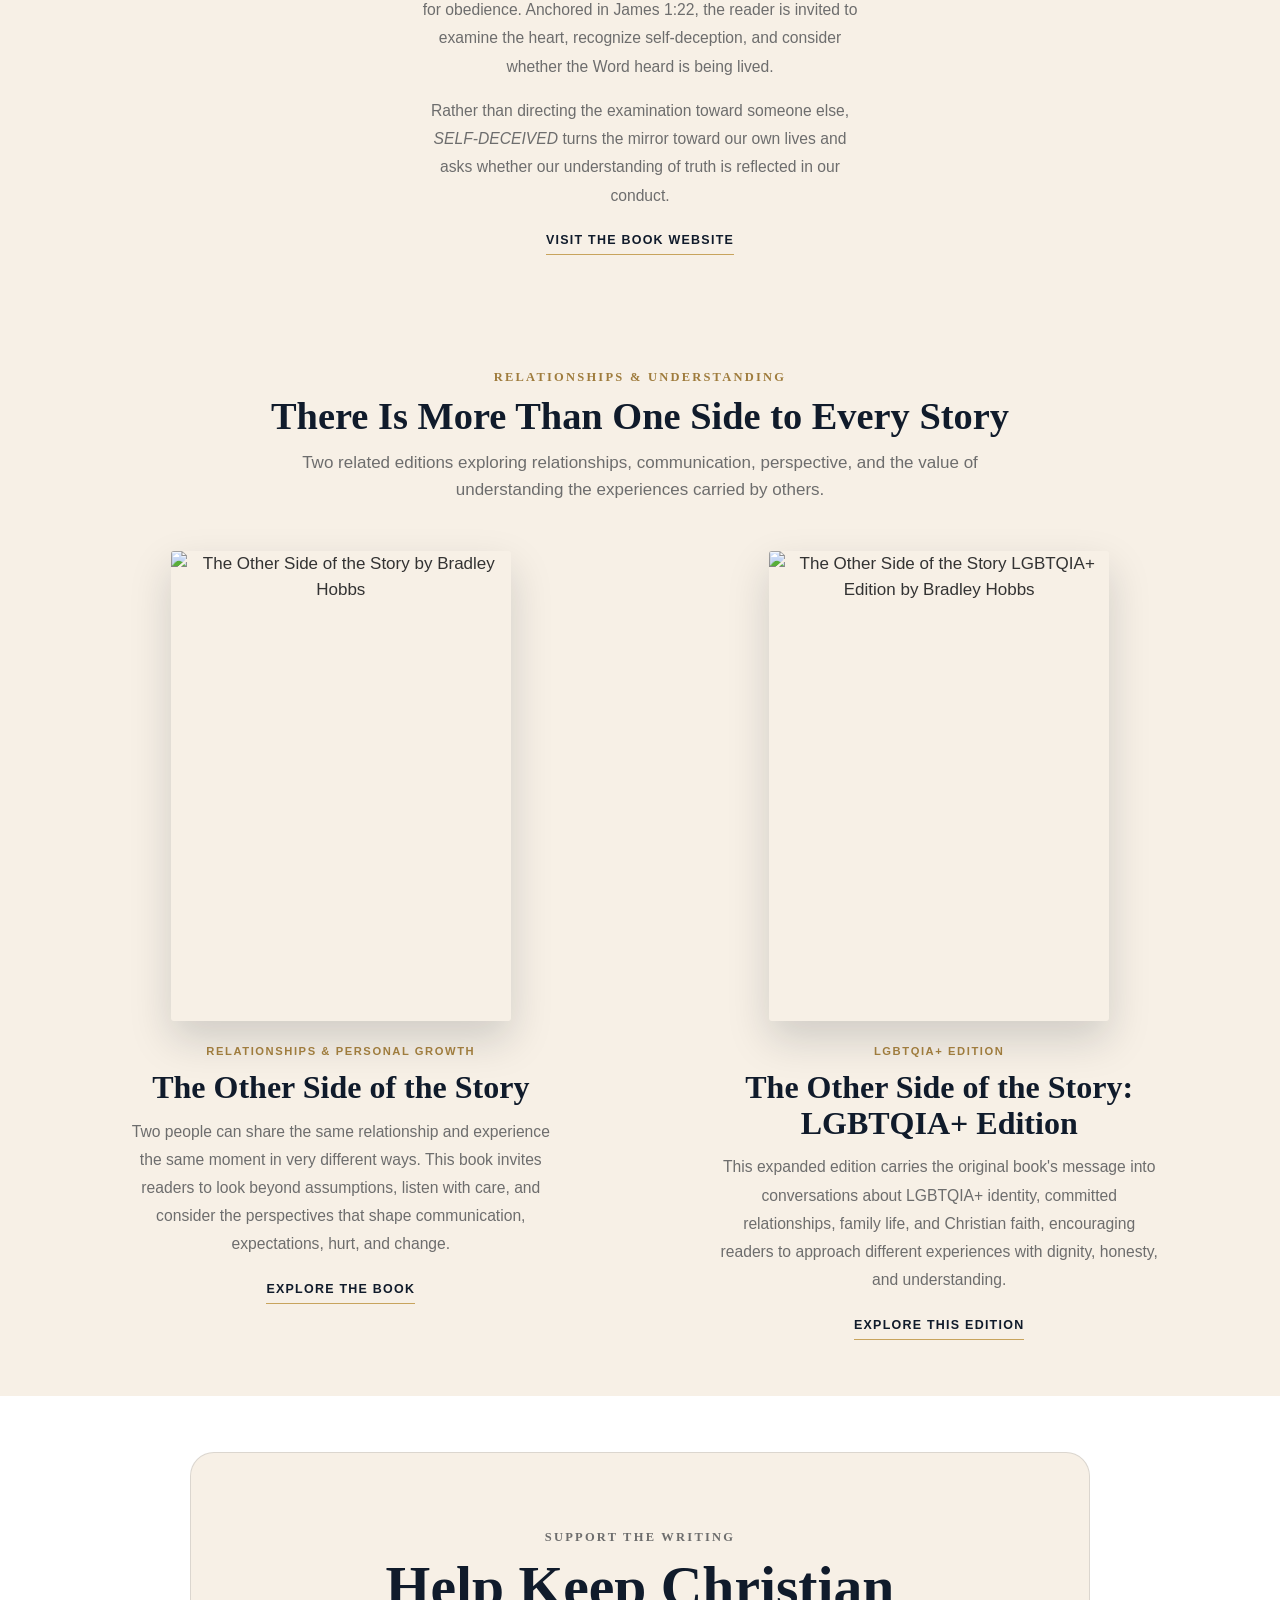
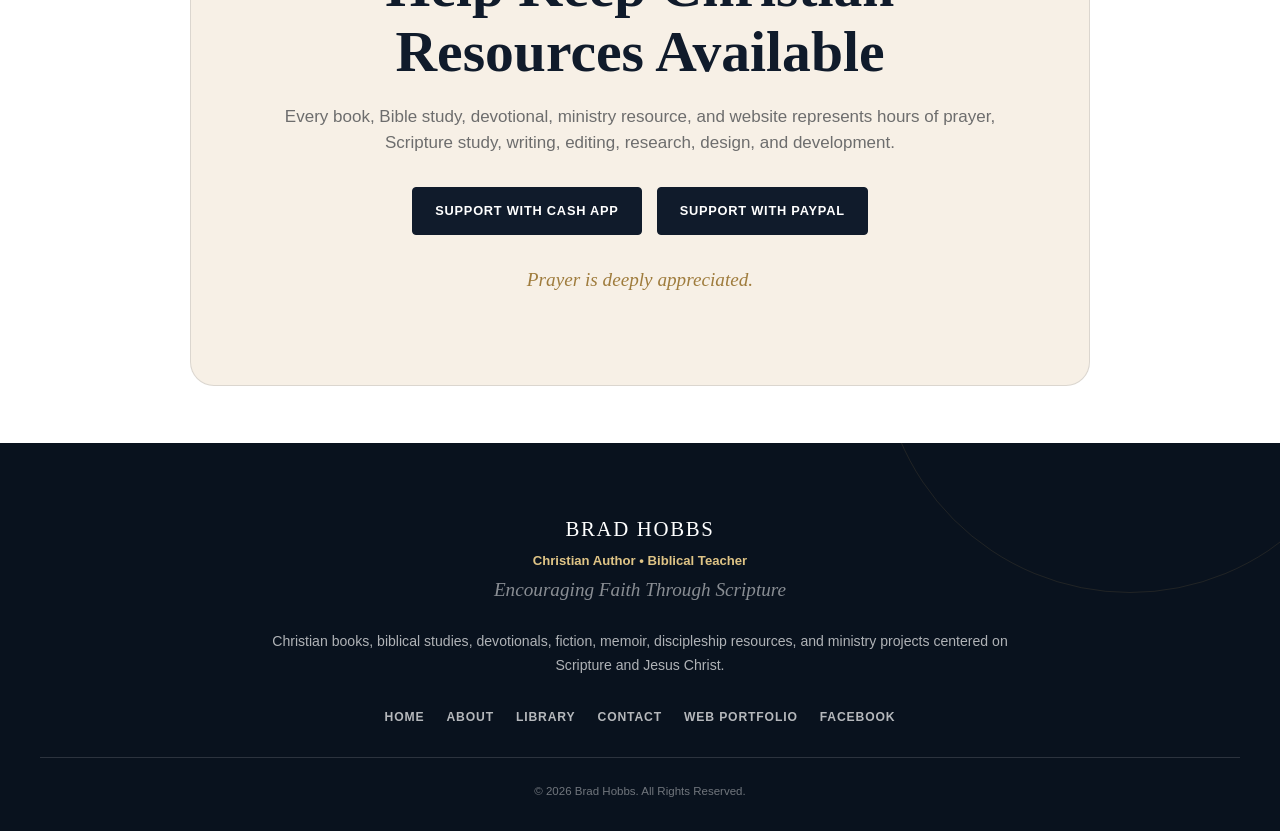
==== commit 6916afeb: "Force grid layout for teaching materials homepage cards" ====
--- a/index.html
+++ b/index.html
@@ -8,7 +8,7 @@
         </title>
         <meta name="description" content="The official website of Brad Hobbs, Christian author and biblical teacher. Explore biblical studies, Apostolic and Pentecostal studies, devotionals, fiction, memoir, Christian living, healing, family resources, and ministry projects.">
         <link rel="canonical" href="https://brad-hobbswd.github.io/authors-page/">
-        <link rel="stylesheet" href="styles.css?v=20261123-teaching-grid-fix">
+        <link rel="stylesheet" href="styles.css?v=20261124-grid-force">
     <style>
 /* HOMEPAGE TEACHING MATERIALS GRID FIX */
 @media (min-width: 761px) and (max-width: 1499px) {
@@ -44,7 +44,74 @@
   }
 }
 </style>
-    </head>
+    <style>
+/* DEFINITIVE TEACHING MATERIALS LAYOUT: explicitly switch container to grid.
+   Earlier template rules used flex sizing, so grid column declarations alone
+   did not alter the visible layout. */
+#biblical-teaching .editorial-book-grid {
+  display: grid !important;
+  grid-auto-flow: row !important;
+  gap: clamp(24px, 3vw, 44px) !important;
+  align-items: start !important;
+  justify-items: center !important;
+  margin-left: auto !important;
+  margin-right: auto !important;
+}
+#biblical-teaching .editorial-book-grid > article {
+  width: 100% !important;
+  min-width: 0 !important;
+  max-width: none !important;
+  margin: 0 !important;
+}
+#biblical-teaching .editorial-book-grid .showcase-book-content {
+  width: 100% !important;
+  max-width: 100% !important;
+}
+#biblical-teaching .editorial-book-grid h3 {
+  font-size: clamp(1.6rem, 2.5vw, 2.3rem) !important;
+  line-height: 1.16 !important;
+  word-break: normal !important;
+  overflow-wrap: normal !important;
+  hyphens: auto !important;
+}
+#biblical-teaching .editorial-book-grid p {
+  max-width: 100% !important;
+  word-break: normal !important;
+  overflow-wrap: normal !important;
+  line-height: 1.75 !important;
+}
+@media (min-width: 761px) and (max-width: 1499px) {
+  #biblical-teaching .editorial-book-grid {
+    grid-template-columns: repeat(3, minmax(0, 1fr)) !important;
+    width: min(100%, 1120px) !important;
+  }
+  #biblical-teaching .editorial-book-grid > article:nth-child(4) {
+    grid-column: 2 !important;
+  }
+}
+@media (min-width: 1500px) {
+  #biblical-teaching .editorial-book-grid {
+    grid-template-columns: repeat(4, minmax(0, 1fr)) !important;
+    width: 100% !important;
+  }
+  #biblical-teaching .editorial-book-grid > article:nth-child(4) {
+    grid-column: auto !important;
+  }
+}
+@media (max-width: 760px) and (min-width: 561px) {
+  #biblical-teaching .editorial-book-grid {
+    grid-template-columns: repeat(2, minmax(0, 1fr)) !important;
+    width: 100% !important;
+  }
+}
+@media (max-width: 560px) {
+  #biblical-teaching .editorial-book-grid {
+    grid-template-columns: minmax(0, 1fr) !important;
+    width: 100% !important;
+  }
+}
+</style>
+</head>
     <body>
         <header class="site-header">
             <nav class="navbar" aria-label="Main Navigation">
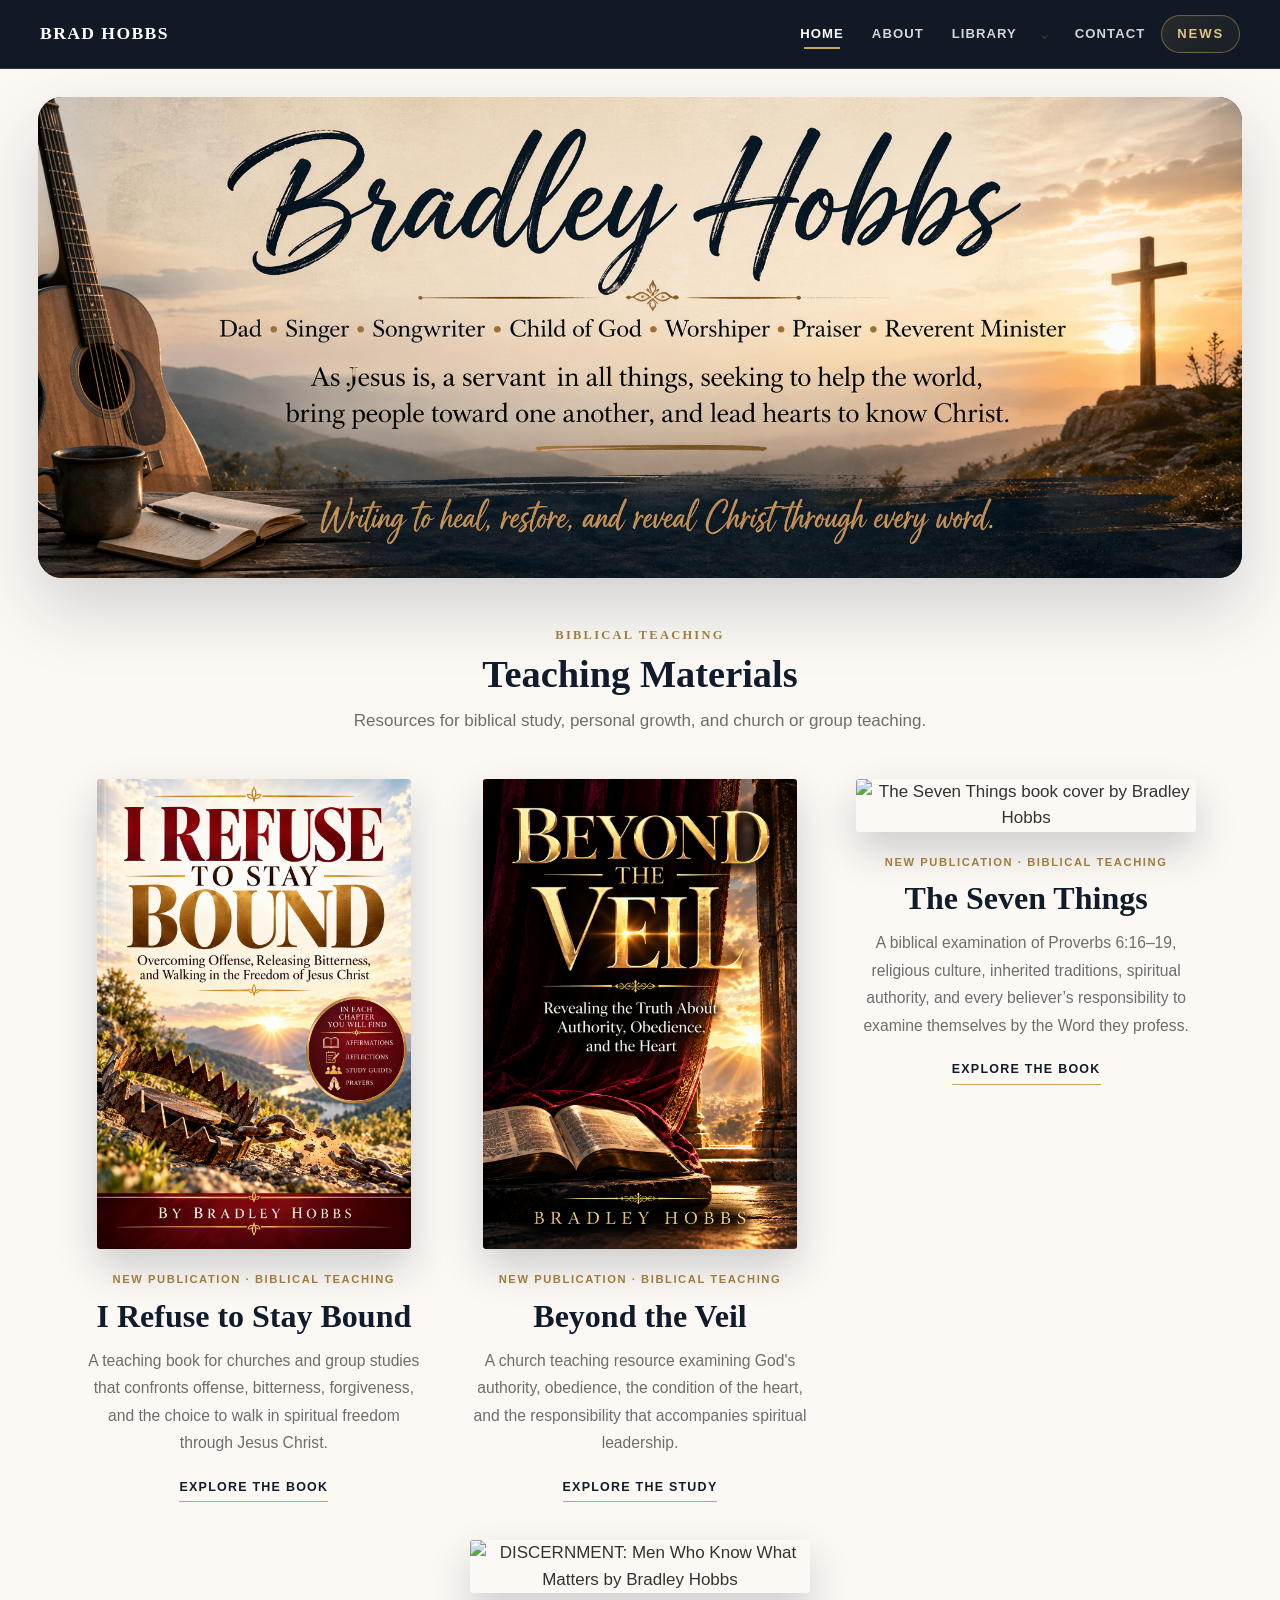
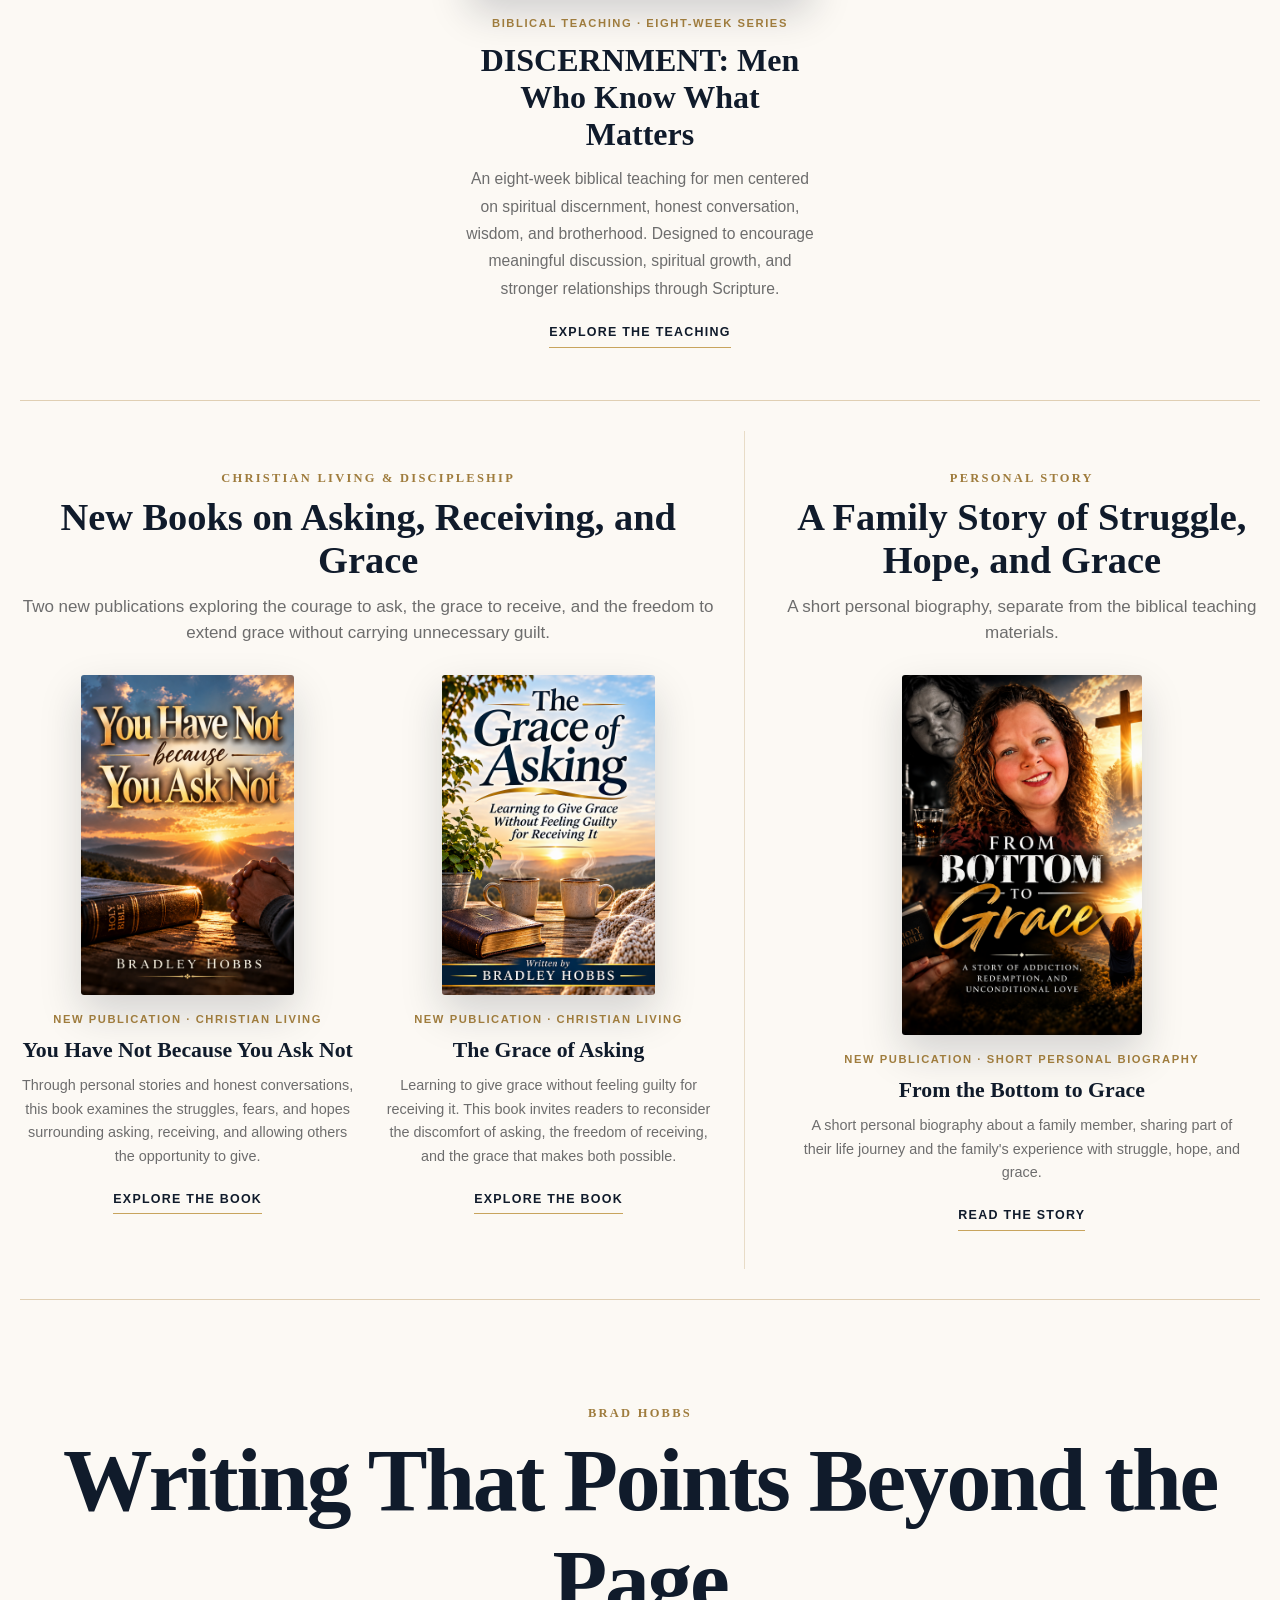
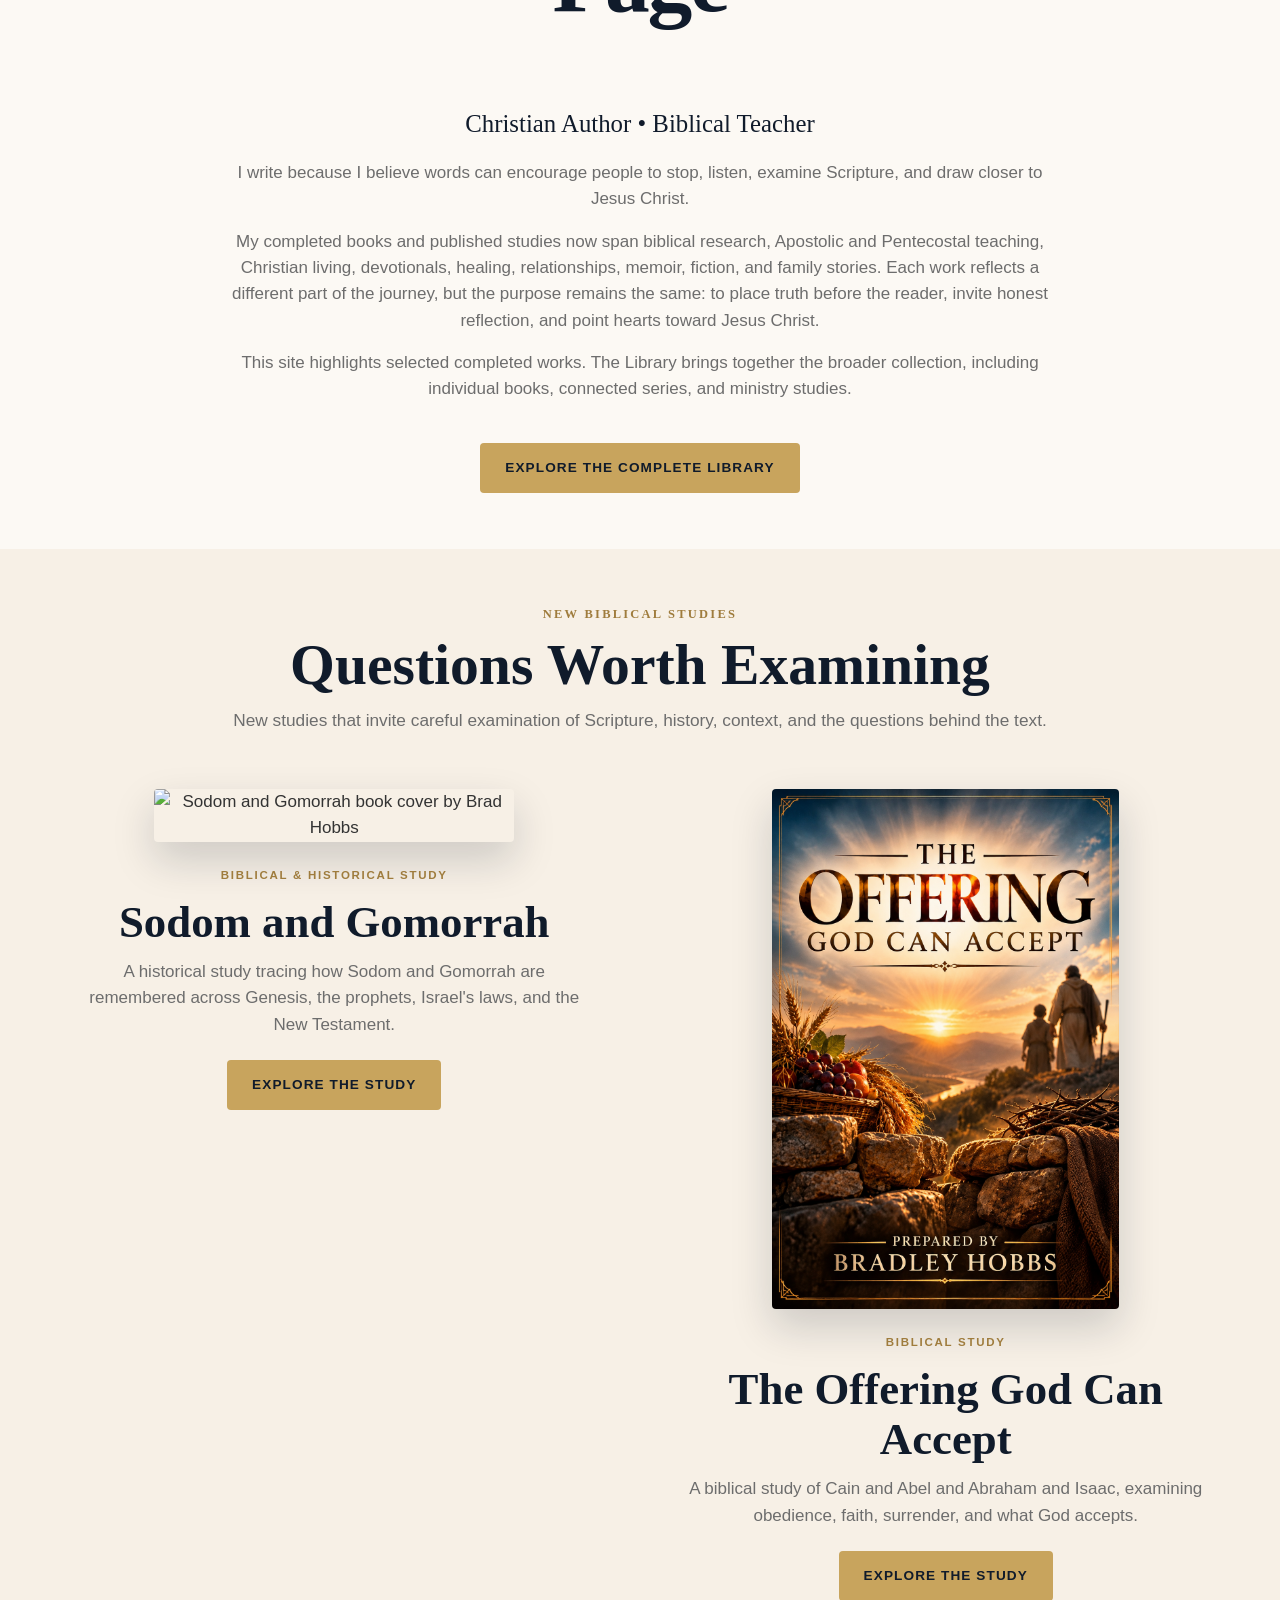
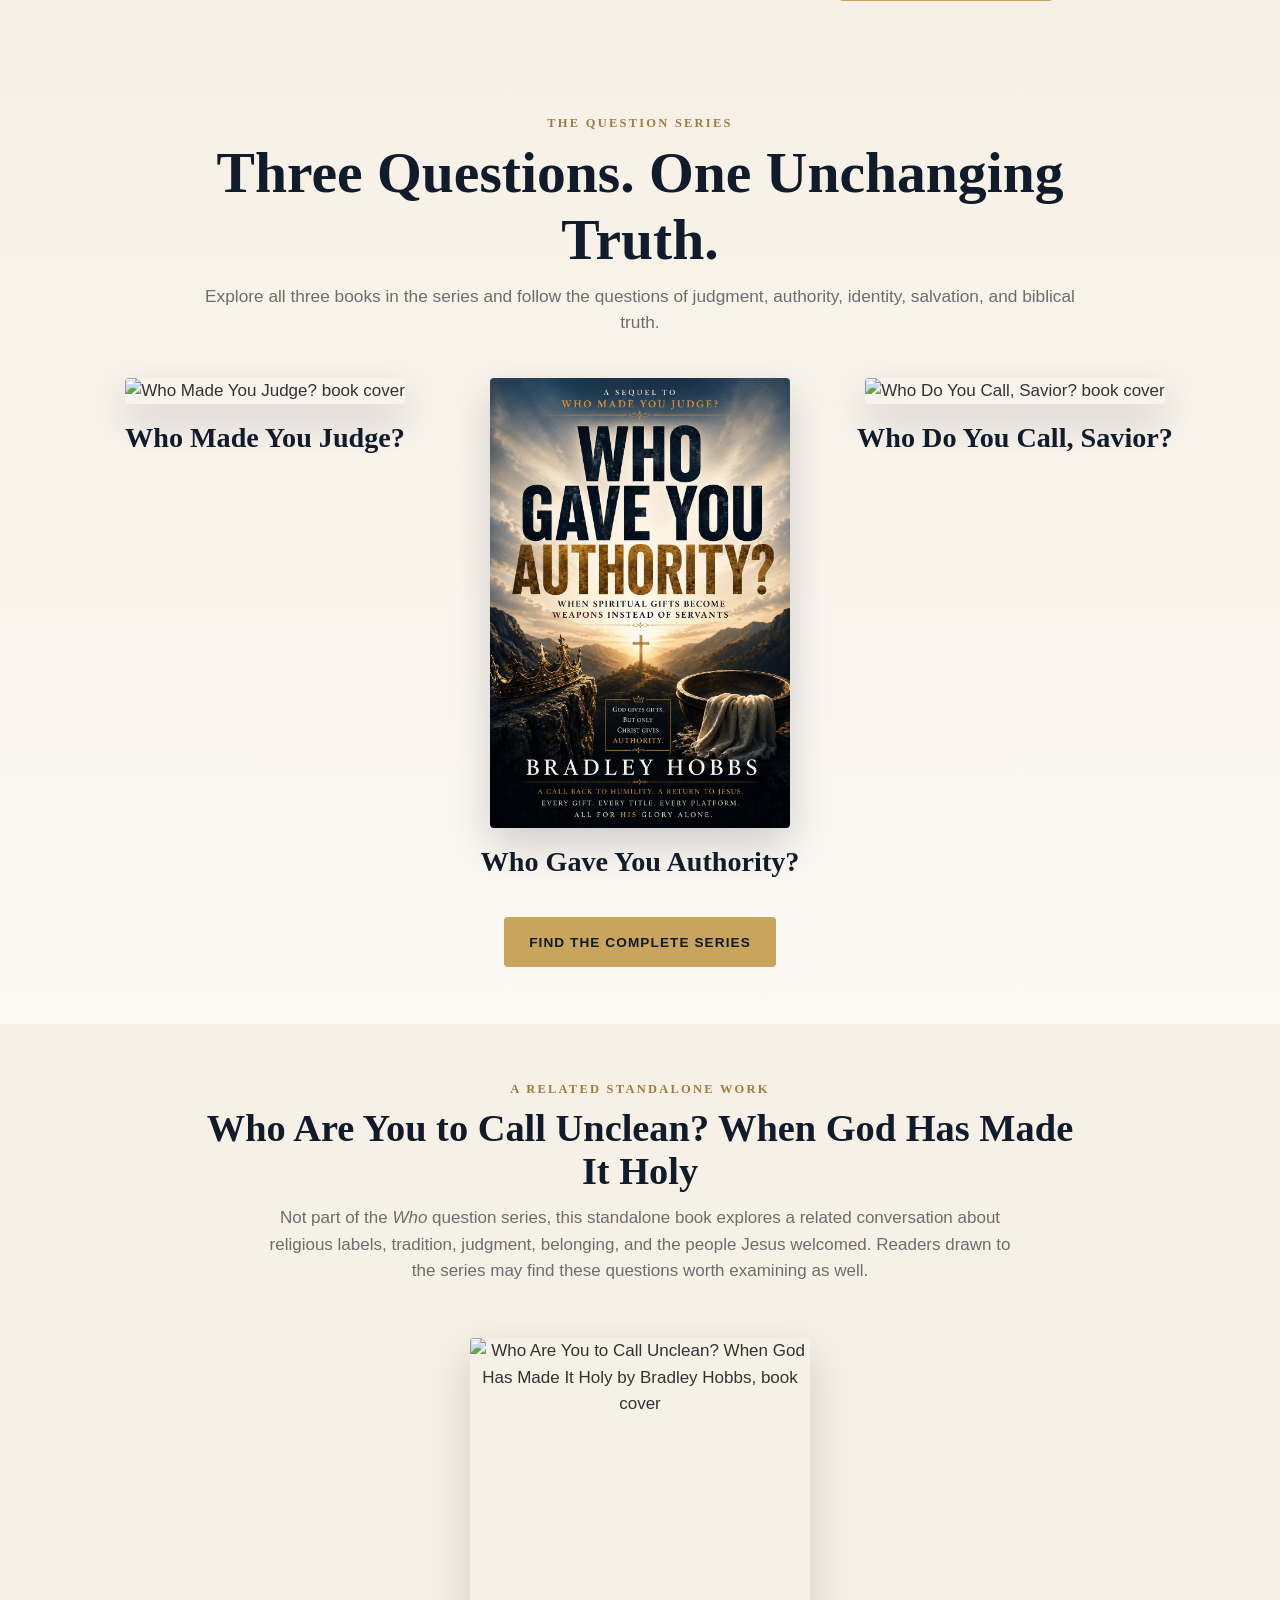
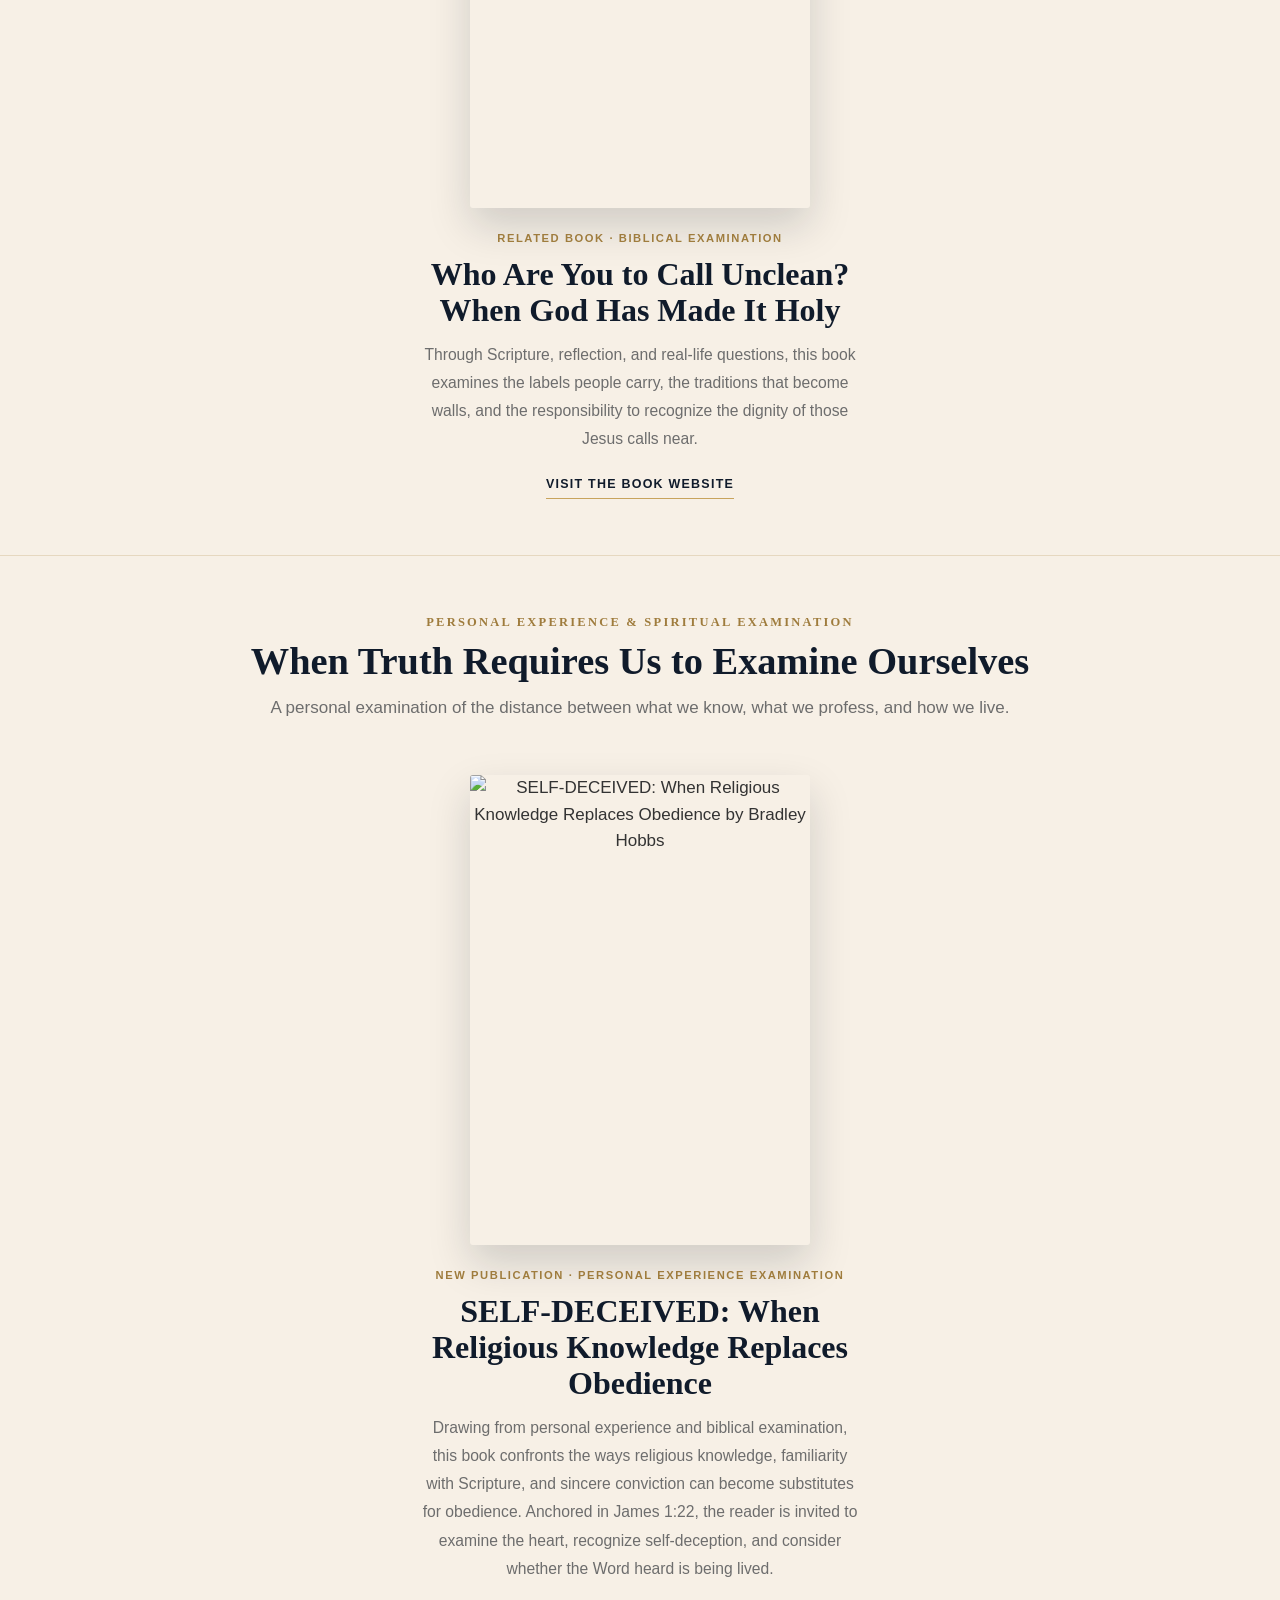
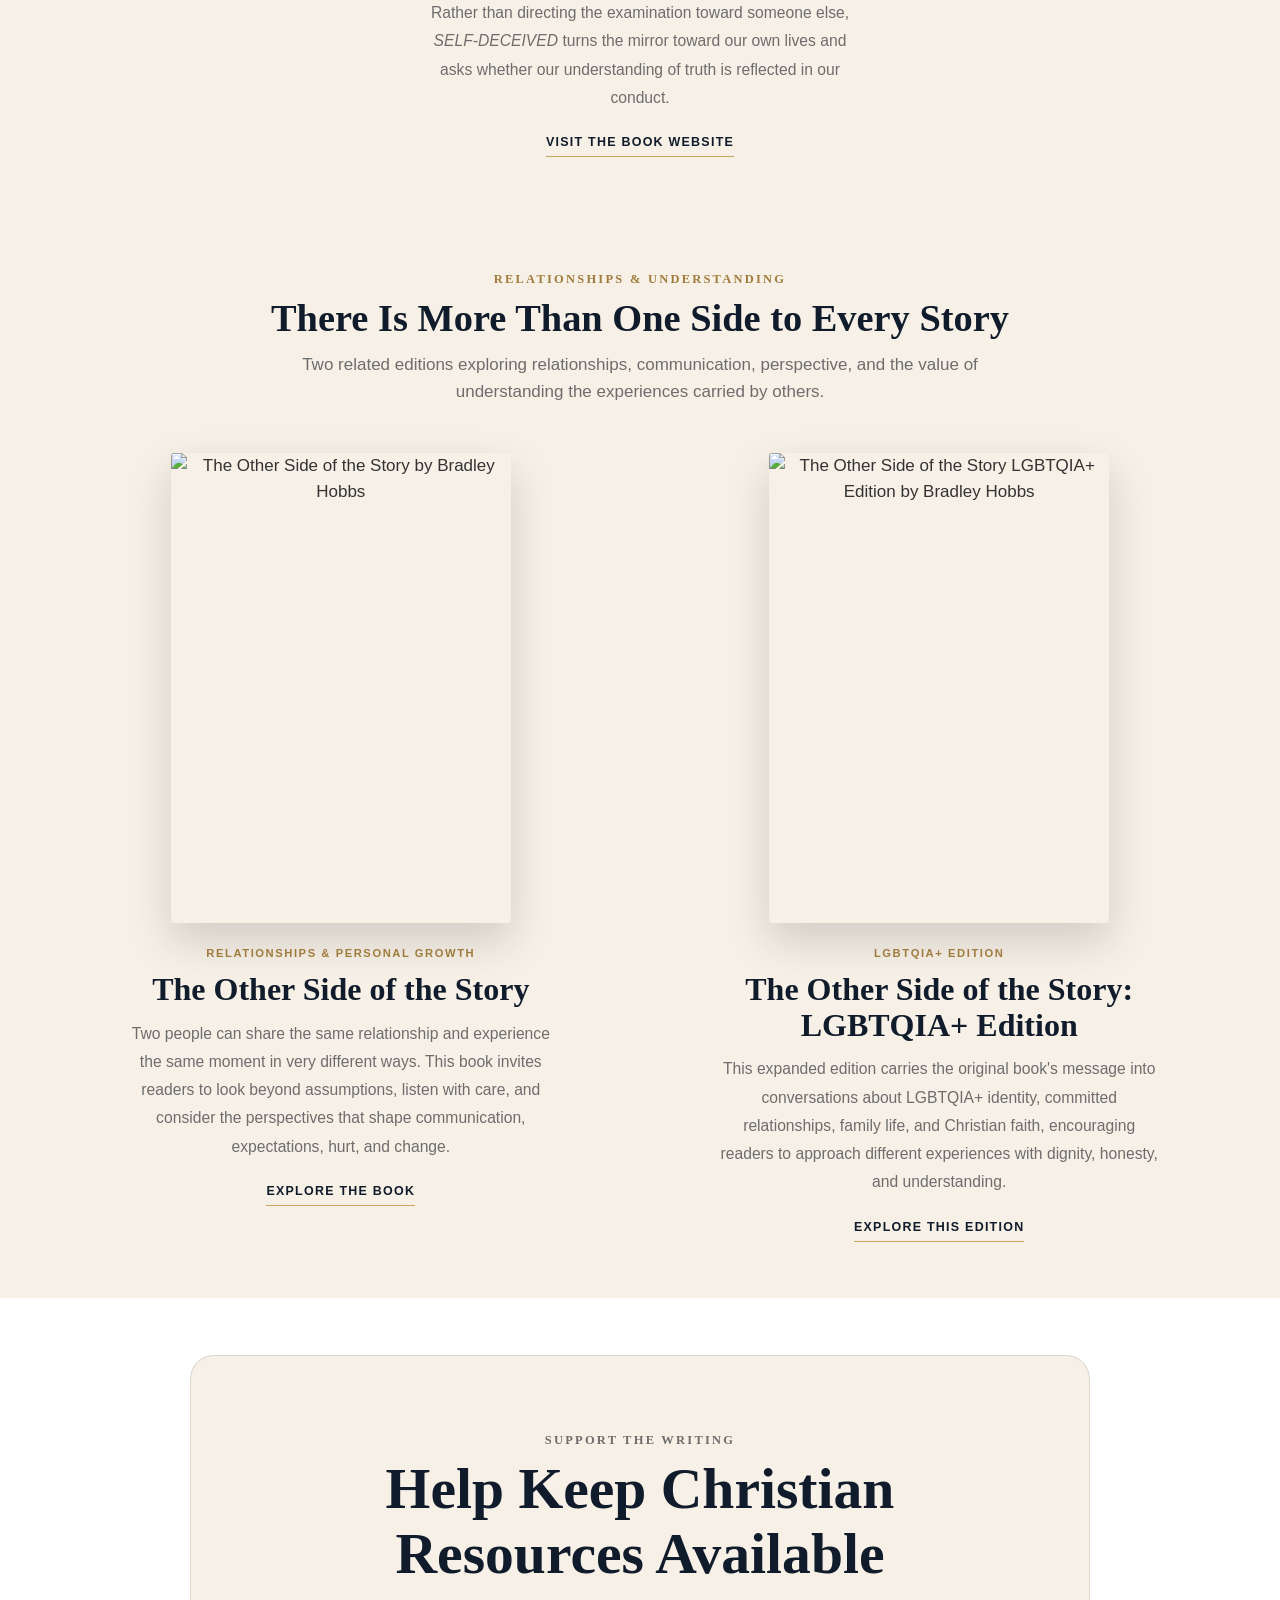
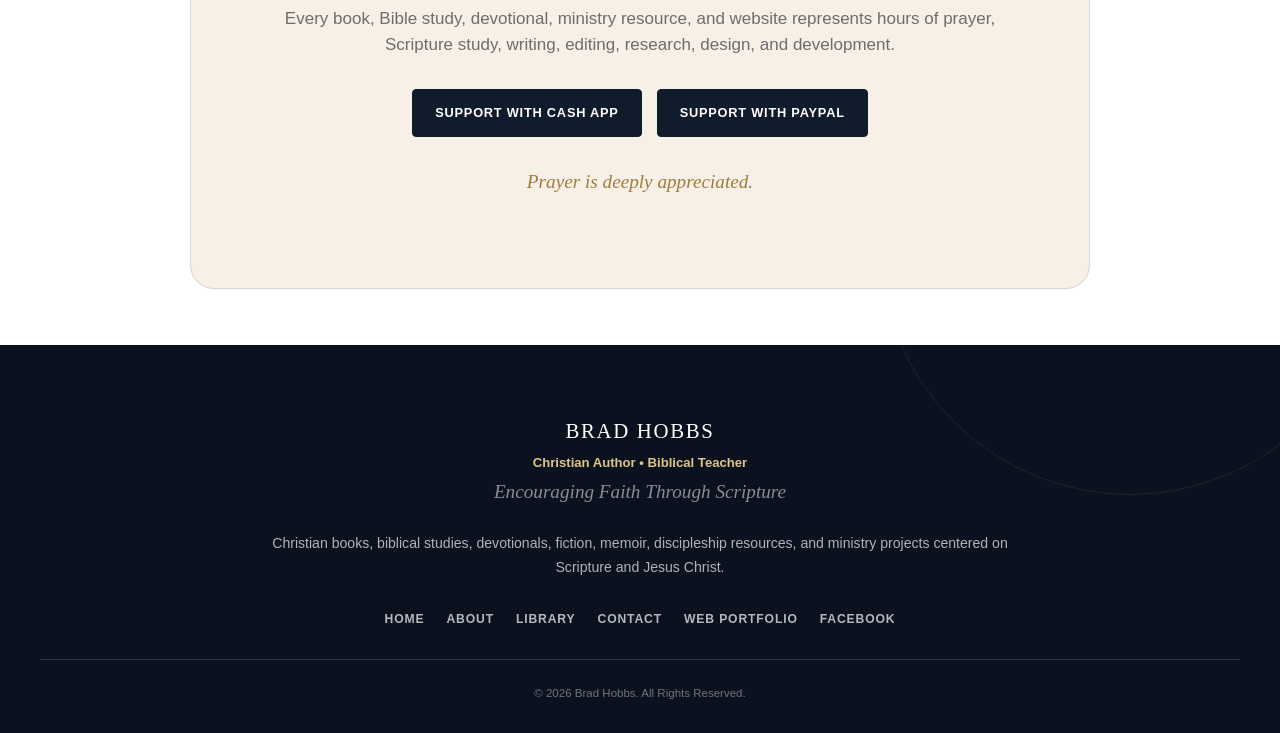
==== commit 195efdfb: "Apply unique final responsive grid to homepage teaching materials" ====
--- a/index.html
+++ b/index.html
@@ -9,37 +9,58 @@
         <meta name="description" content="The official website of Brad Hobbs, Christian author and biblical teacher. Explore biblical studies, Apostolic and Pentecostal studies, devotionals, fiction, memoir, Christian living, healing, family resources, and ministry projects.">
         <link rel="canonical" href="https://brad-hobbswd.github.io/authors-page/">
         <link rel="stylesheet" href="styles.css?v=20261124-grid-force">
-    <style>
-/* HOMEPAGE TEACHING MATERIALS GRID FIX */
-@media (min-width: 761px) and (max-width: 1499px) {
-  #biblical-teaching .editorial-book-grid {
-    grid-template-columns: repeat(3, minmax(0, 1fr)) !important;
-    width: min(100%, 1120px) !important;
-  }
-  #biblical-teaching .editorial-book-grid > article:nth-child(4) {
-    grid-column: 2 !important;
-  }
-  #biblical-teaching .editorial-book .showcase-book-content {
-    width: 100% !important;
-    max-width: 100% !important;
-  }
-  #biblical-teaching .editorial-book .showcase-book-content h3 {
-    font-size: clamp(1.55rem, 2.5vw, 2.2rem) !important;
-    line-height: 1.18 !important;
-    overflow-wrap: normal !important;
-    word-break: normal !important;
-  }
-  #biblical-teaching .editorial-book .showcase-book-content p {
-    max-width: 100% !important;
-    overflow-wrap: normal !important;
-    word-break: normal !important;
-  }
-}
-@media (min-width: 1500px) {
-  #biblical-teaching .editorial-book-grid {
-    grid-template-columns: repeat(4, minmax(0, 1fr)) !important;
-  }
-  #biblical-teaching .editorial-book-grid > article:nth-child(4) {
+    <style id="teaching-grid-final-2026">
+/* Unique, final homepage Teaching Materials layout. */
+#biblical-teaching .teaching-grid-final-2026 {
+  display: grid !important;
+  grid-template-columns: repeat(3, minmax(0, 1fr)) !important;
+  gap: clamp(22px, 3vw, 40px) !important;
+  width: min(100%, 1120px) !important;
+  max-width: 1120px !important;
+  margin-inline: auto !important;
+  justify-items: stretch !important;
+  align-items: start !important;
+}
+#biblical-teaching .teaching-grid-final-2026 > article {
+  width: 100% !important;
+  min-width: 0 !important;
+  margin: 0 !important;
+}
+#biblical-teaching .teaching-grid-final-2026 > article:nth-child(4) {
+  grid-column: 2 !important;
+}
+#biblical-teaching .teaching-grid-final-2026 .showcase-book-content {
+  width: 100% !important;
+  max-width: none !important;
+}
+#biblical-teaching .teaching-grid-final-2026 h3 {
+  font-size: clamp(1.55rem, 2.3vw, 2.15rem) !important;
+  line-height: 1.18 !important;
+  word-break: normal !important;
+  overflow-wrap: normal !important;
+}
+#biblical-teaching .teaching-grid-final-2026 p {
+  width: 100% !important;
+  max-width: 100% !important;
+  word-break: normal !important;
+  overflow-wrap: normal !important;
+  line-height: 1.7 !important;
+}
+@media (max-width: 900px) {
+  #biblical-teaching .teaching-grid-final-2026 {
+    grid-template-columns: repeat(2, minmax(0, 1fr)) !important;
+    max-width: 760px !important;
+  }
+  #biblical-teaching .teaching-grid-final-2026 > article:nth-child(4) {
+    grid-column: auto !important;
+  }
+}
+@media (max-width: 560px) {
+  #biblical-teaching .teaching-grid-final-2026 {
+    grid-template-columns: minmax(0, 1fr) !important;
+    max-width: 480px !important;
+  }
+  #biblical-teaching .teaching-grid-final-2026 > article:nth-child(4) {
     grid-column: auto !important;
   }
 }
@@ -160,7 +181,7 @@
         <p>Resources for biblical study, personal growth, and church or group teaching.</p>
       </div>
 
-      <div class="showcase-book-list teaching-publication-grid editorial-book-grid">
+      <div class="showcase-book-list teaching-publication-grid editorial-book-grid teaching-grid-final-2026">
         <article class="showcase-book editorial-book">
           <a href="https://brad-hobbswd.github.io/i-refuse-to-stay-bound/" target="_blank" rel="noopener" class="book-cover-link">
             <img src="images/irefusetostay.png" alt="I Refuse to Stay Bound by Bradley Hobbs" loading="lazy" decoding="async">
